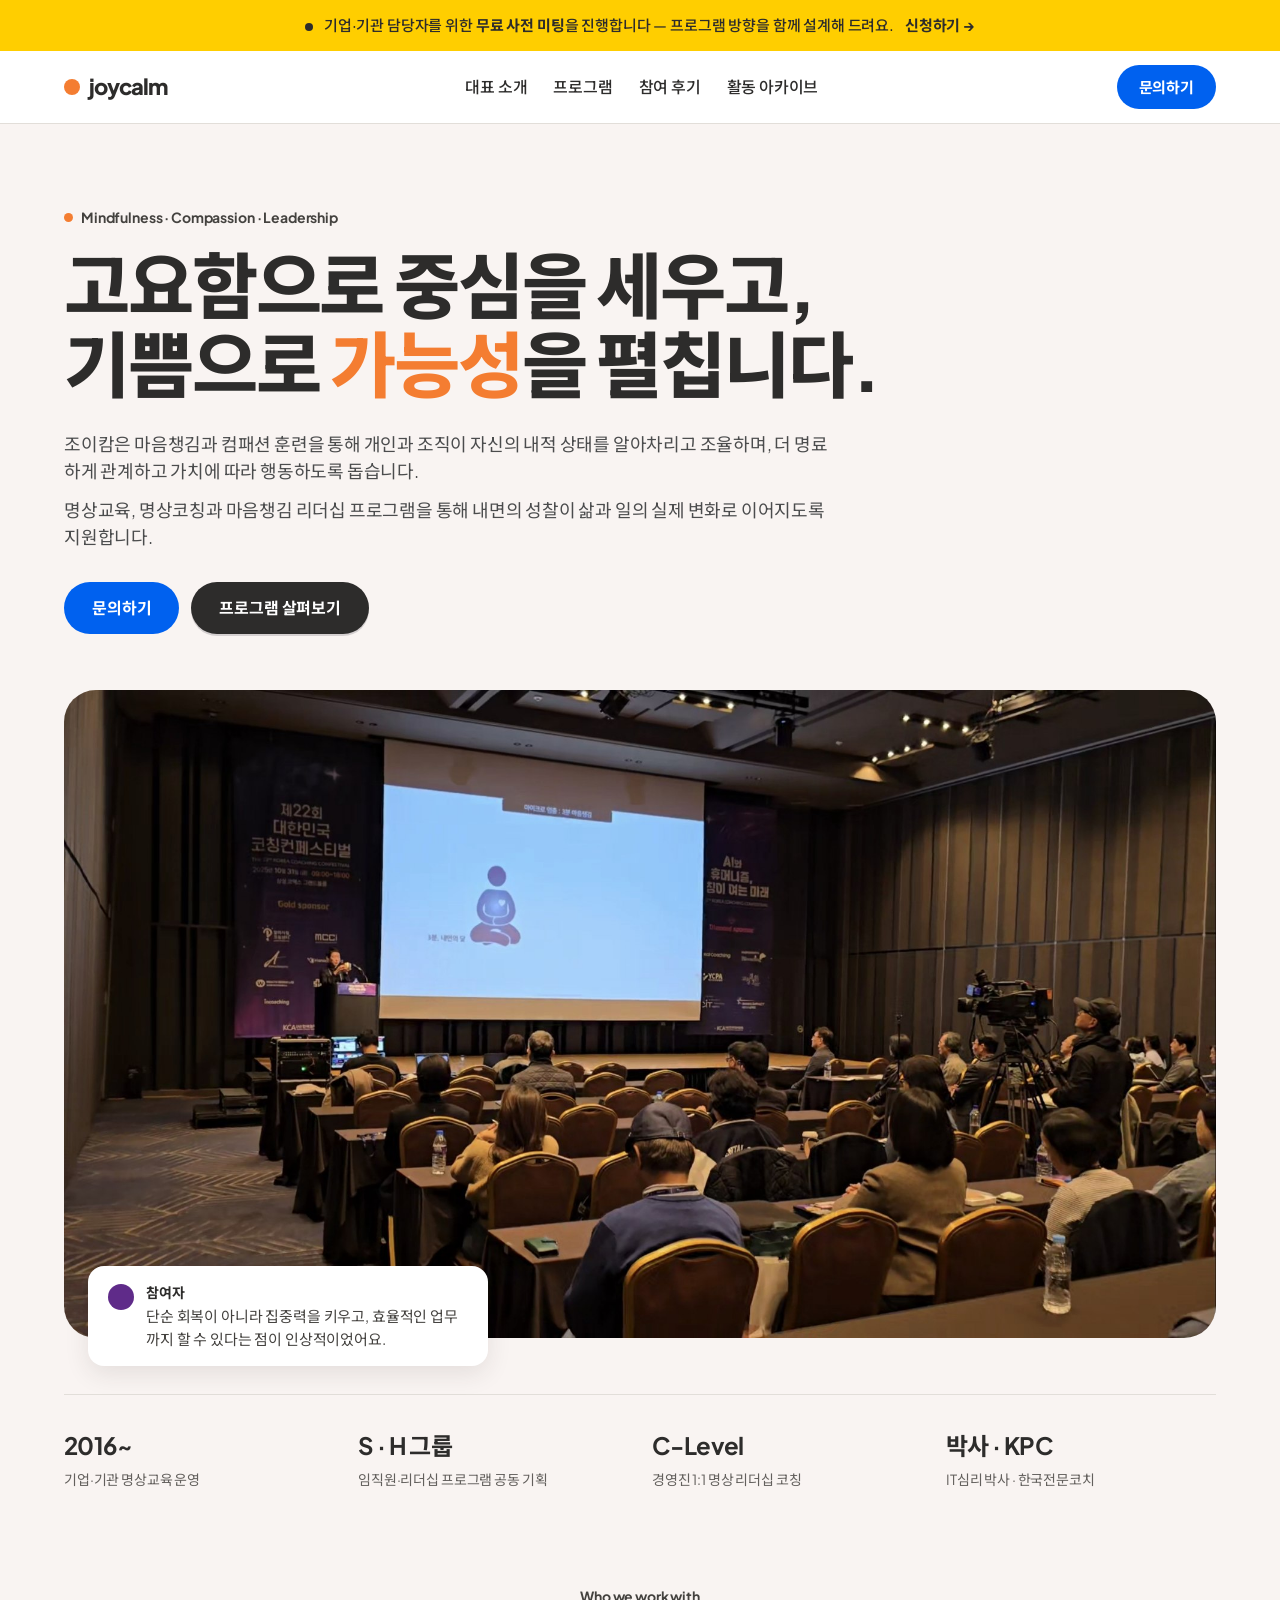
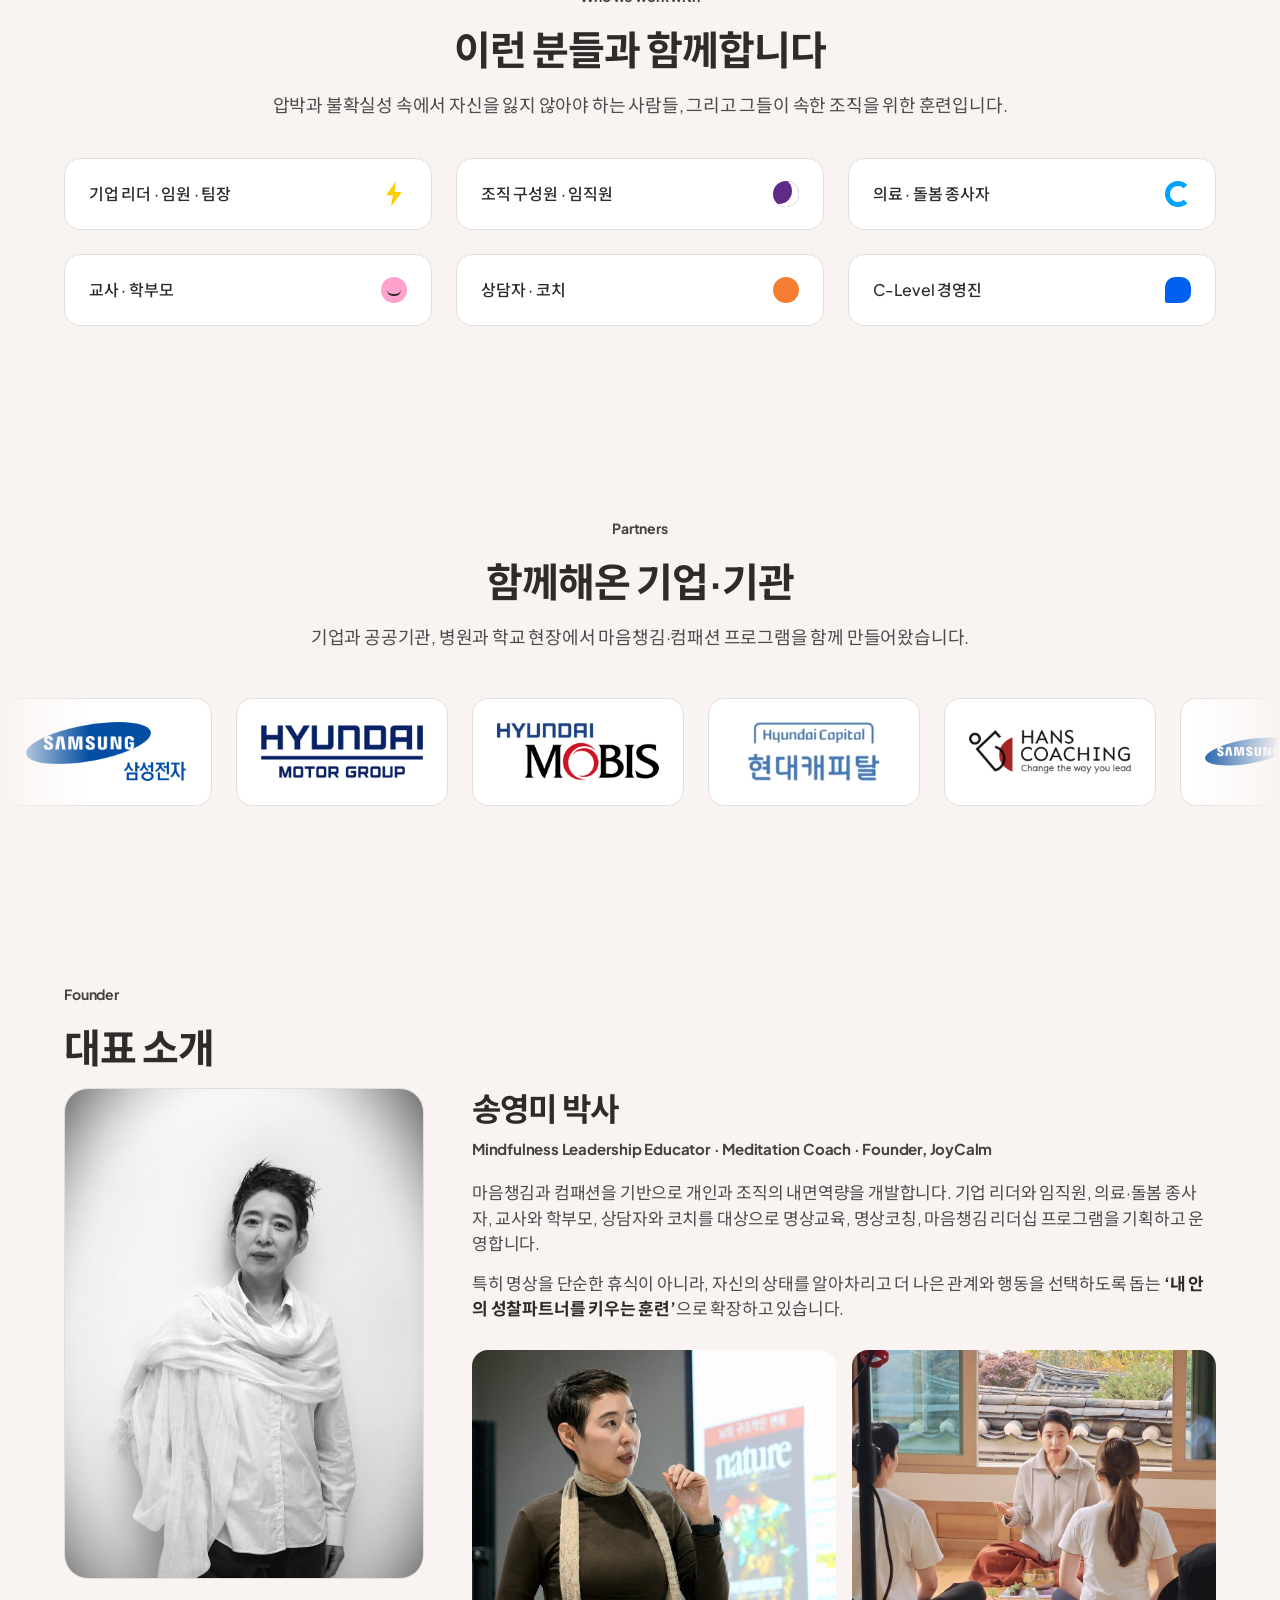
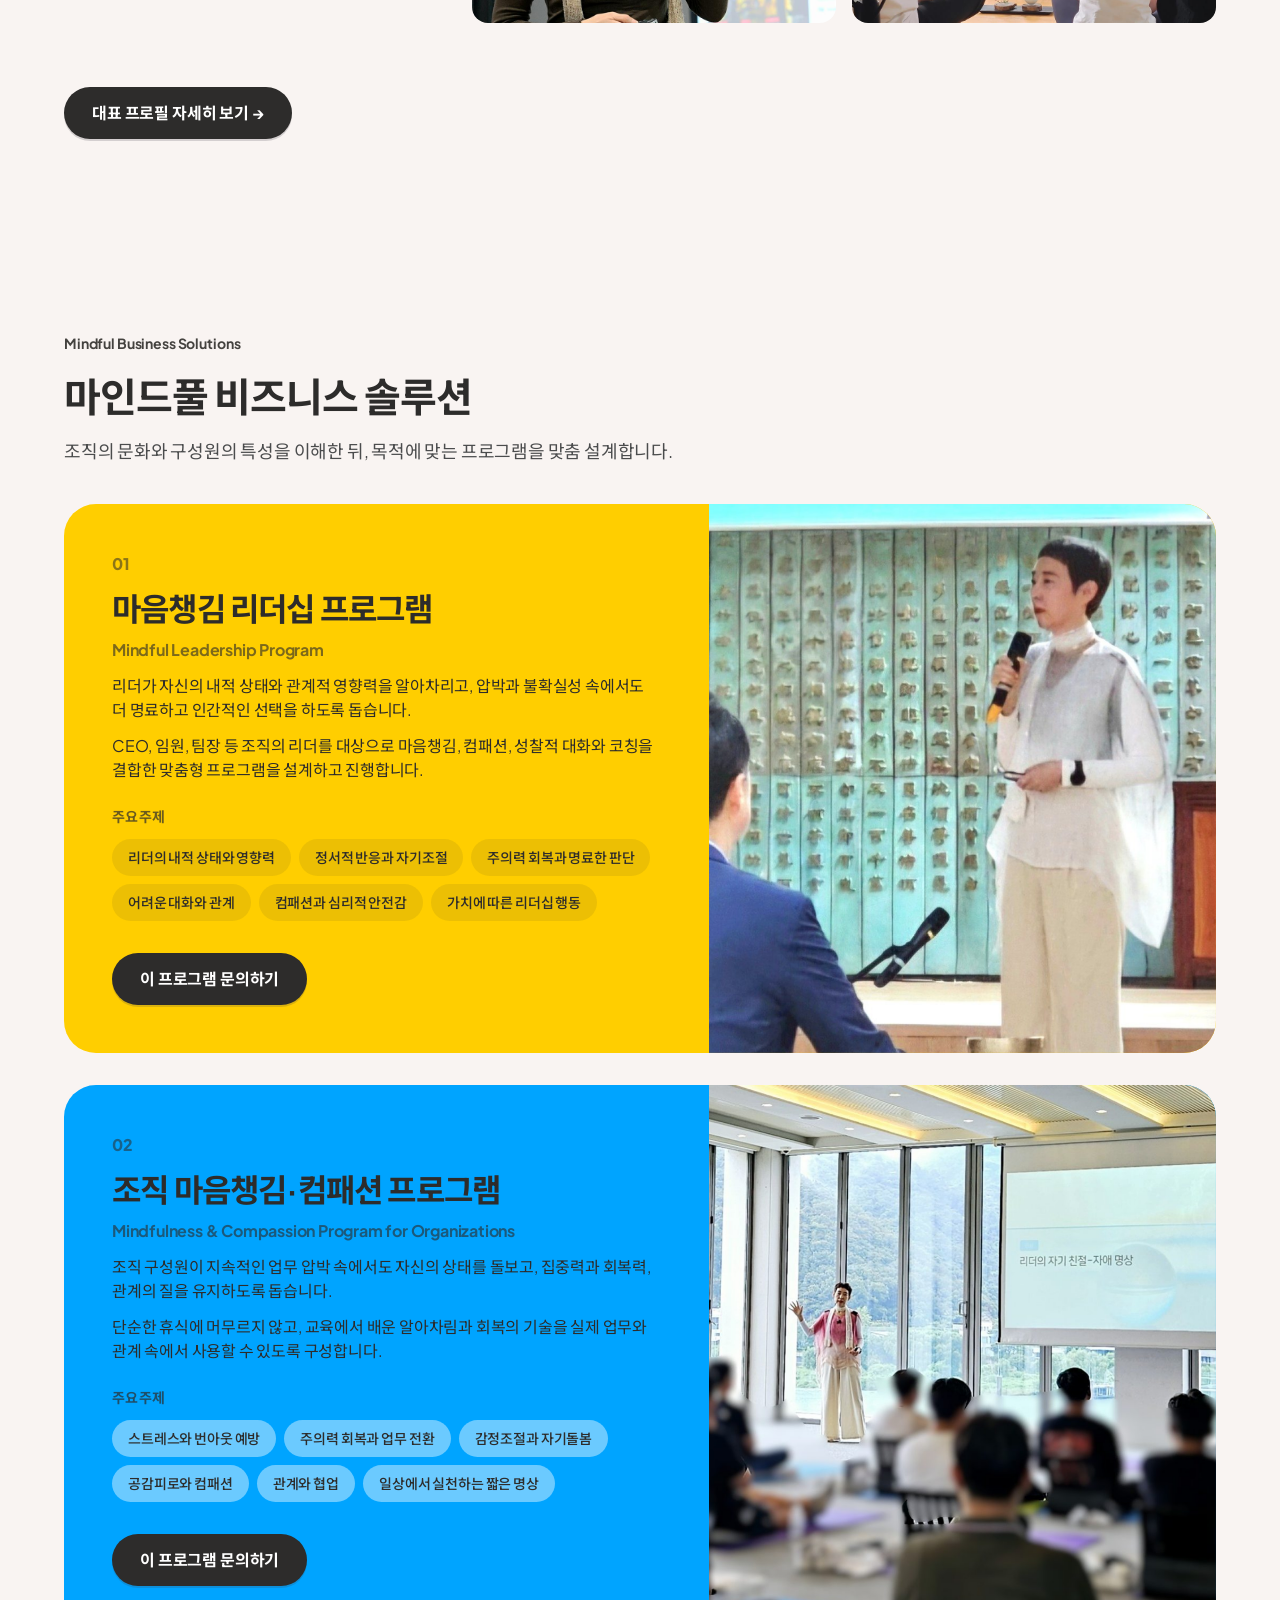
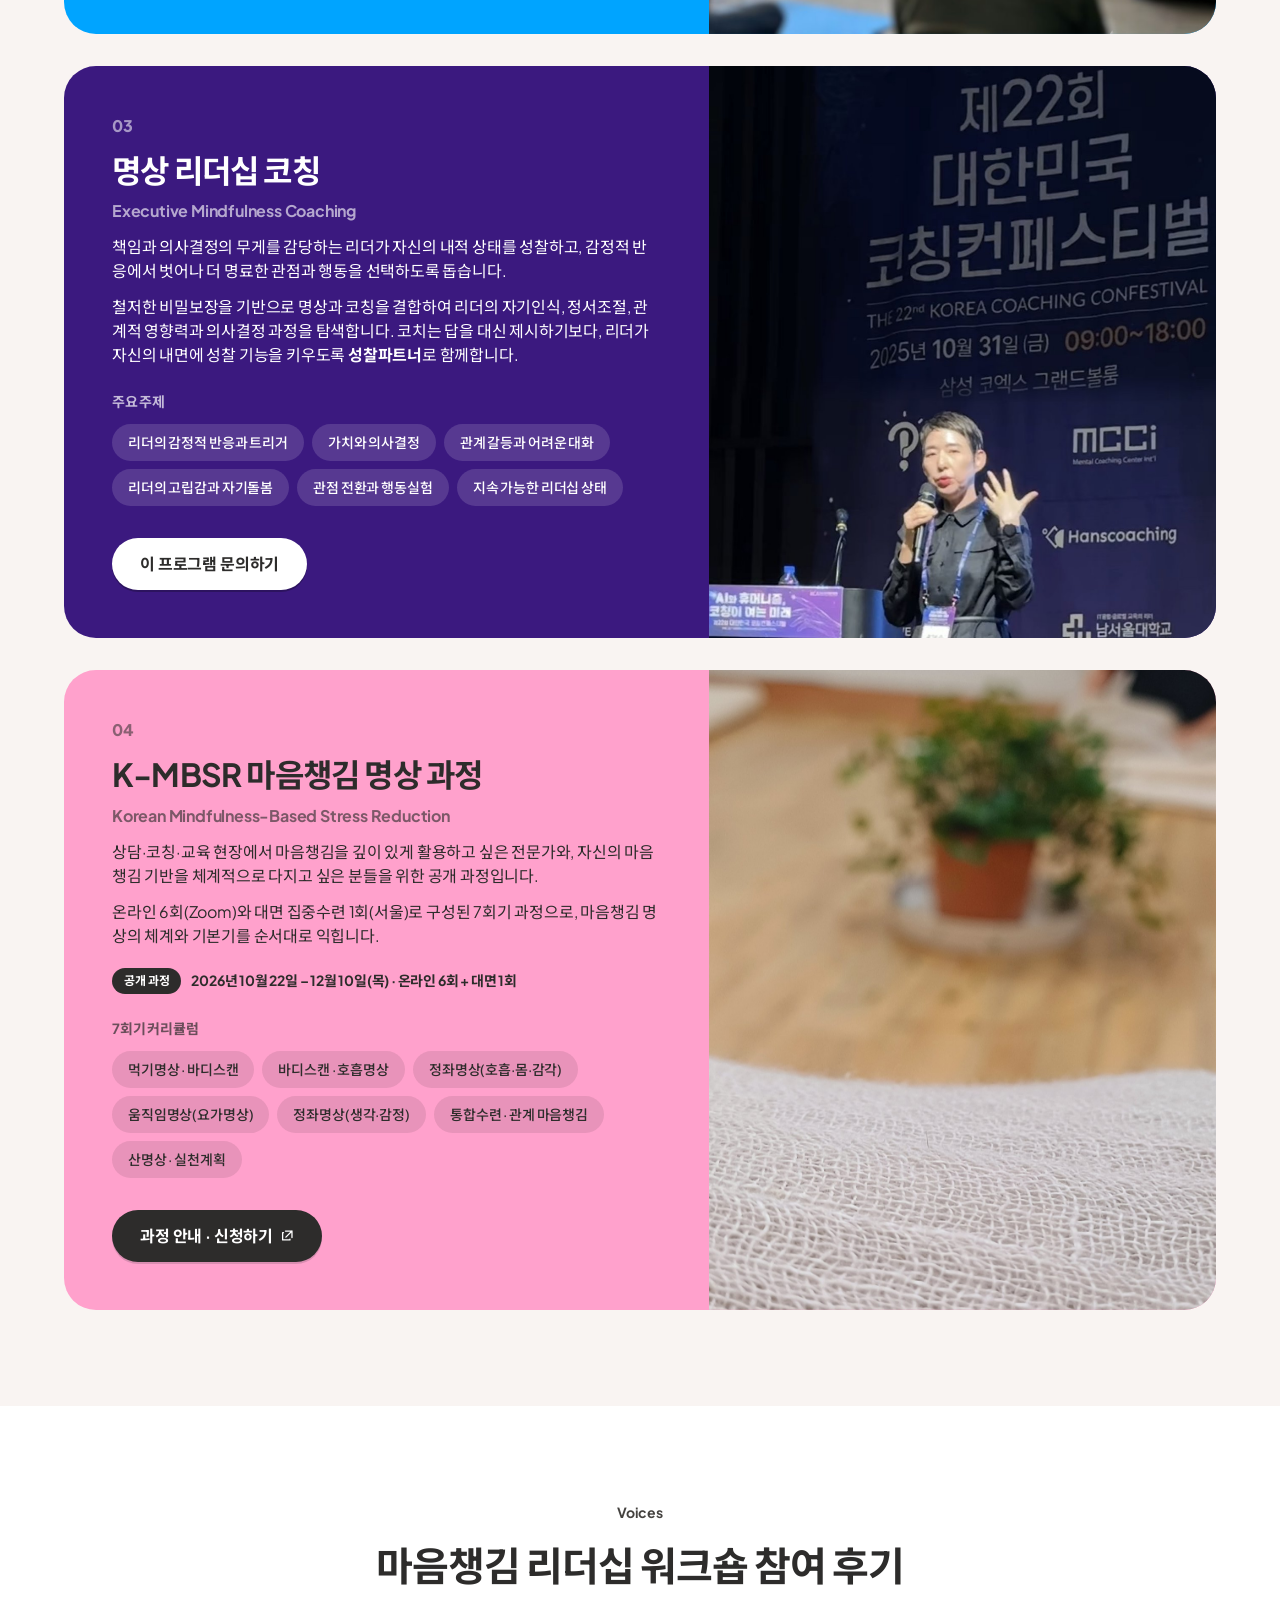
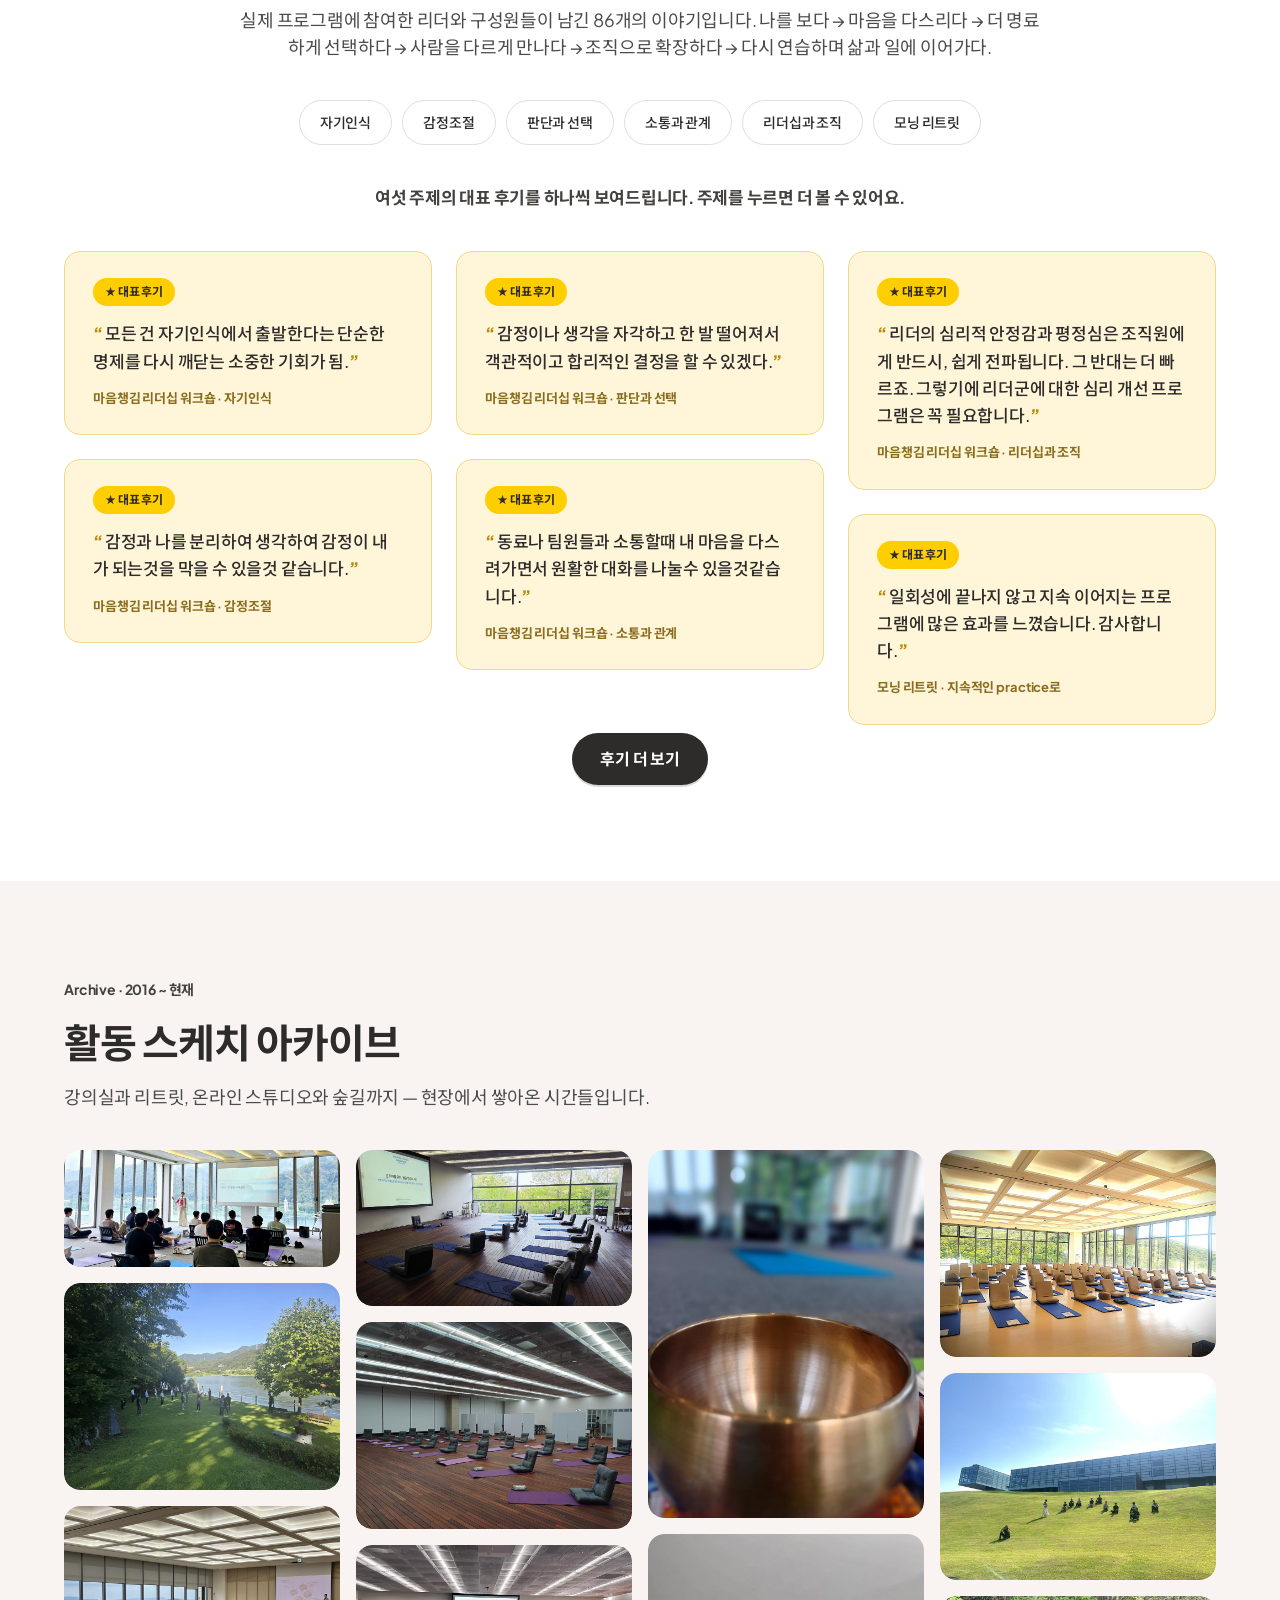
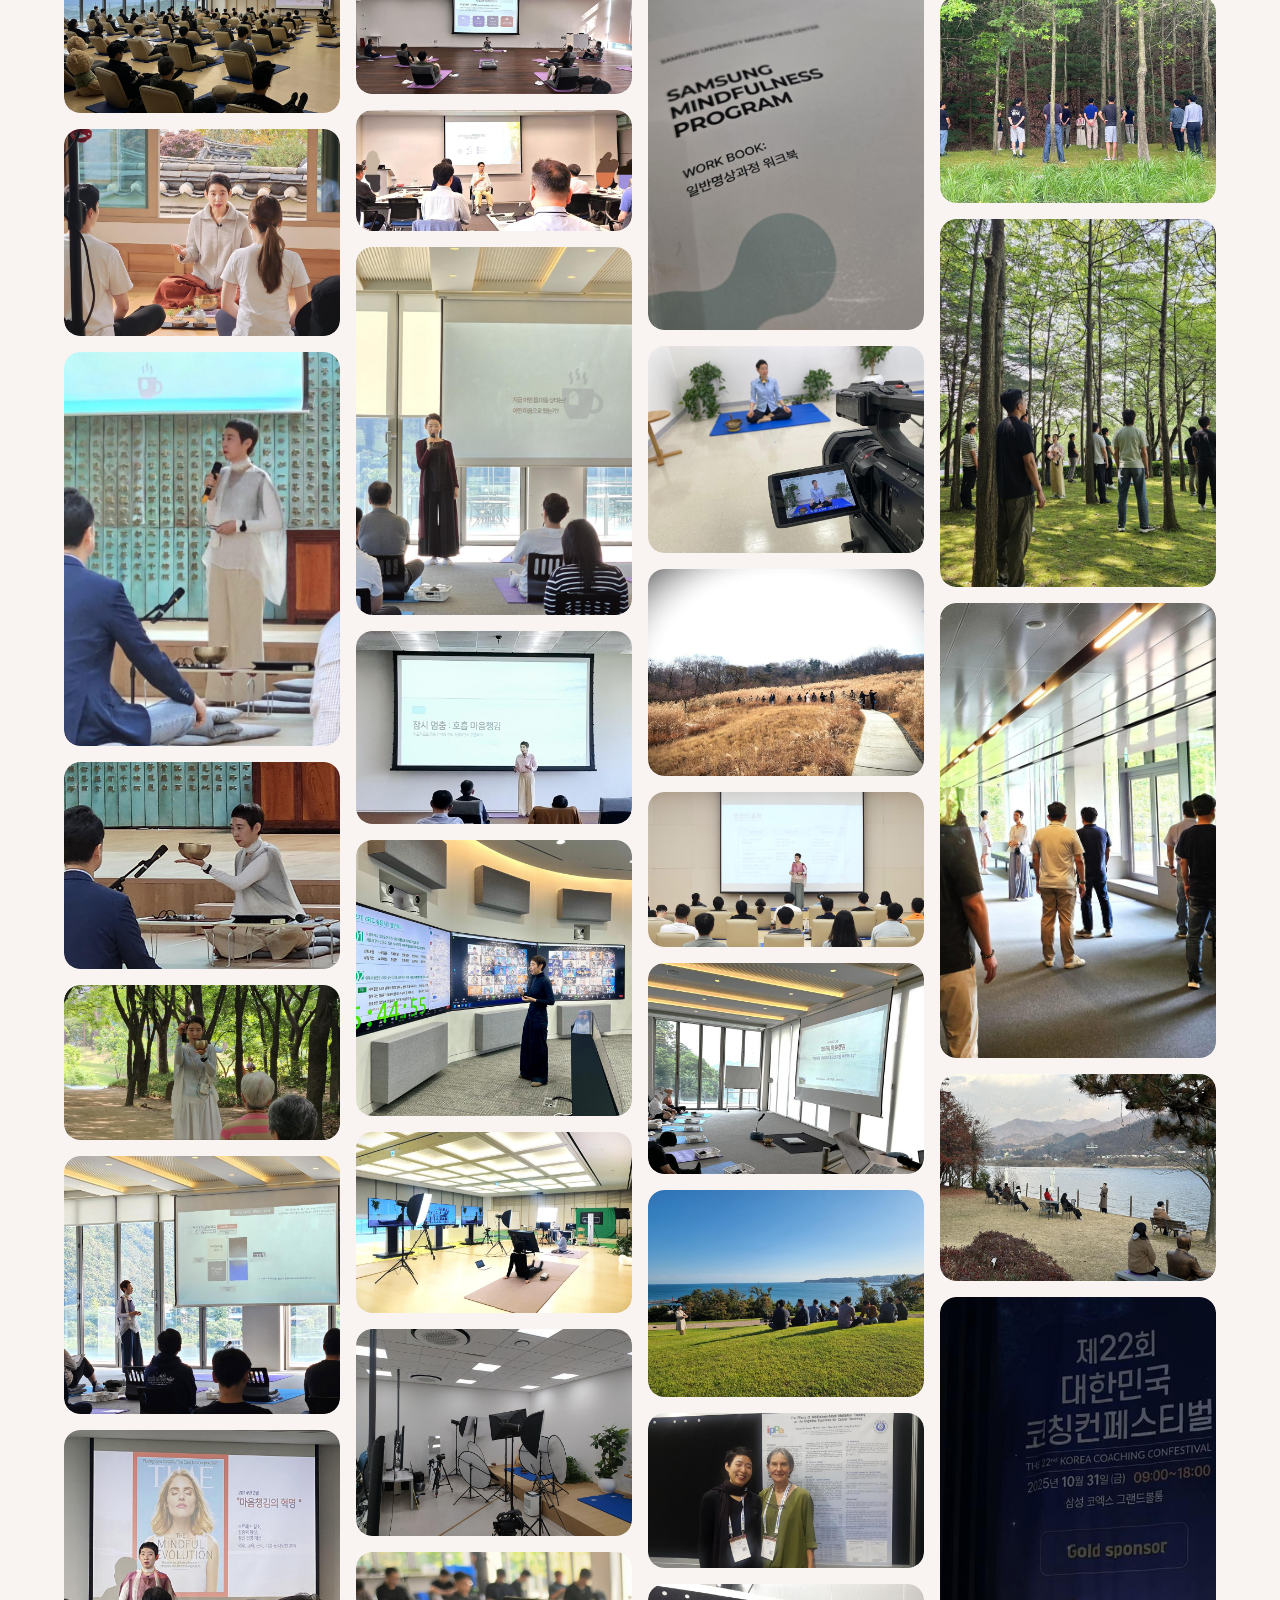
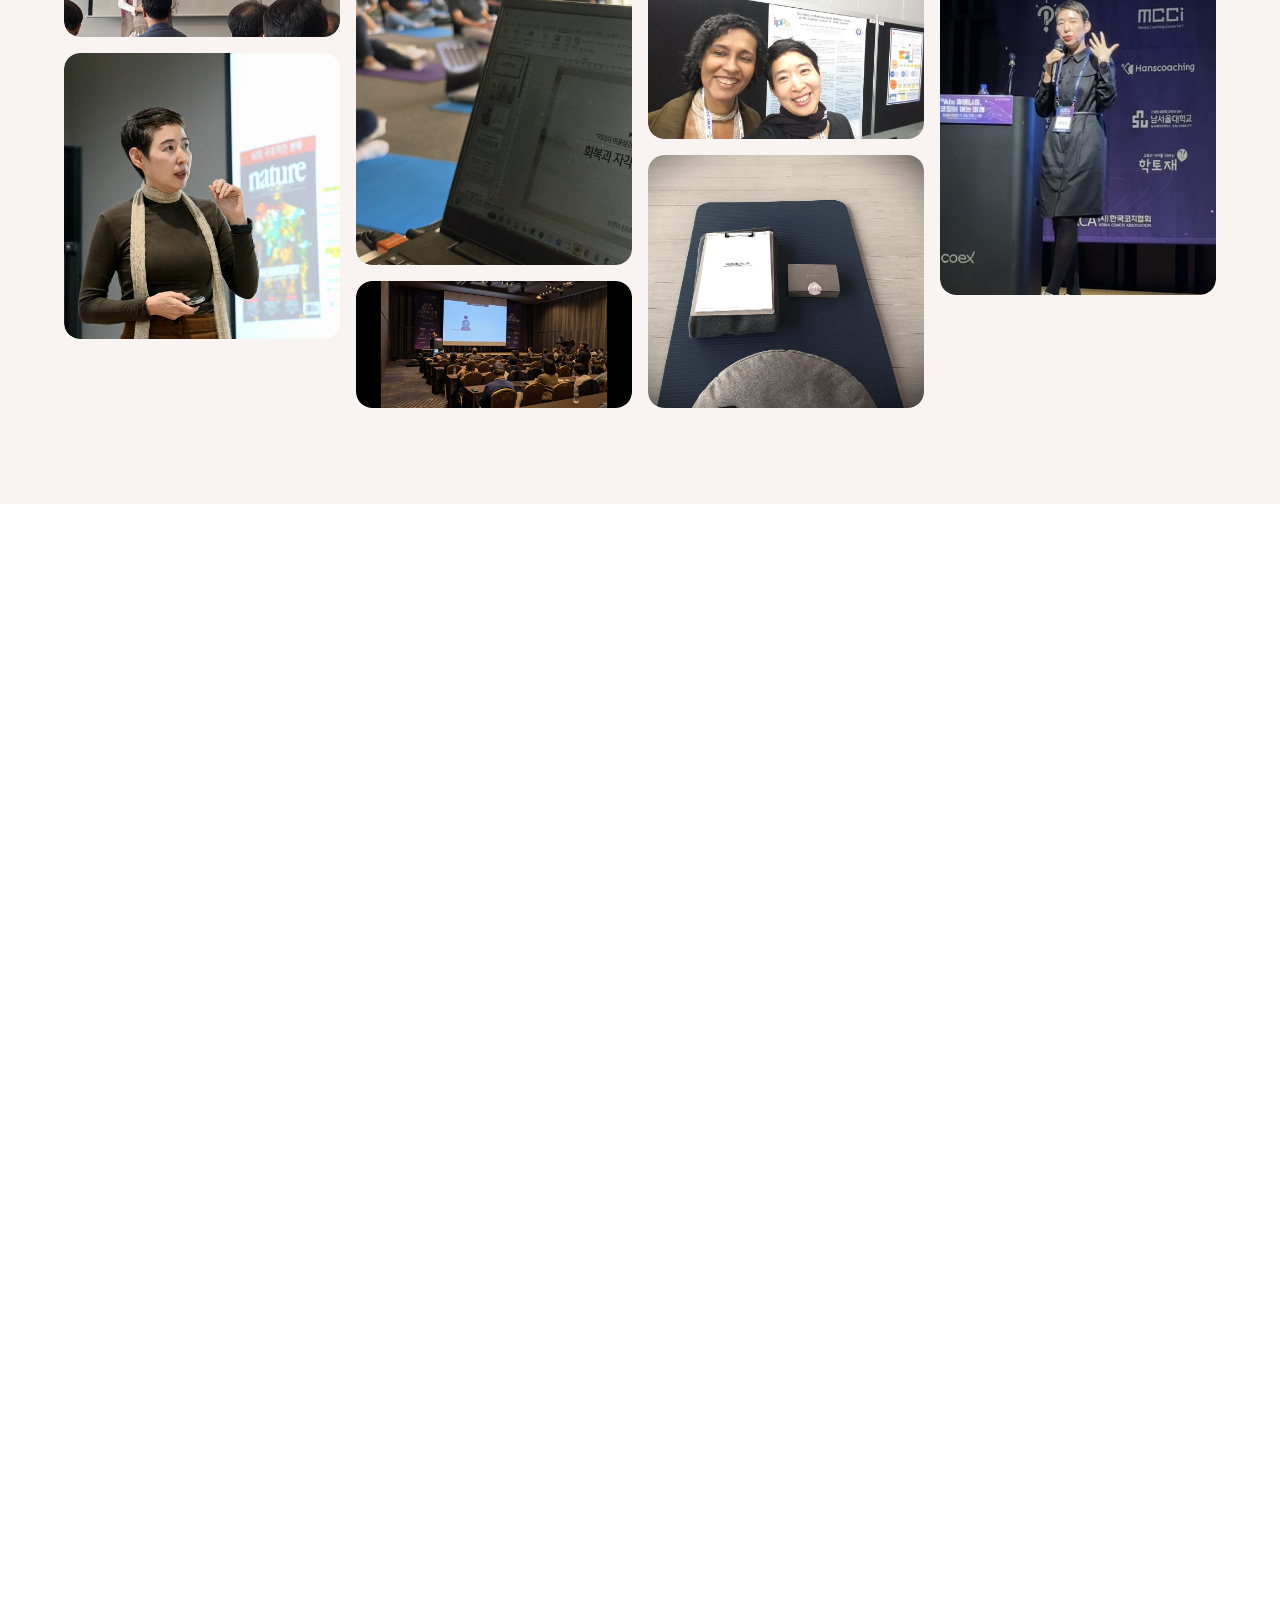
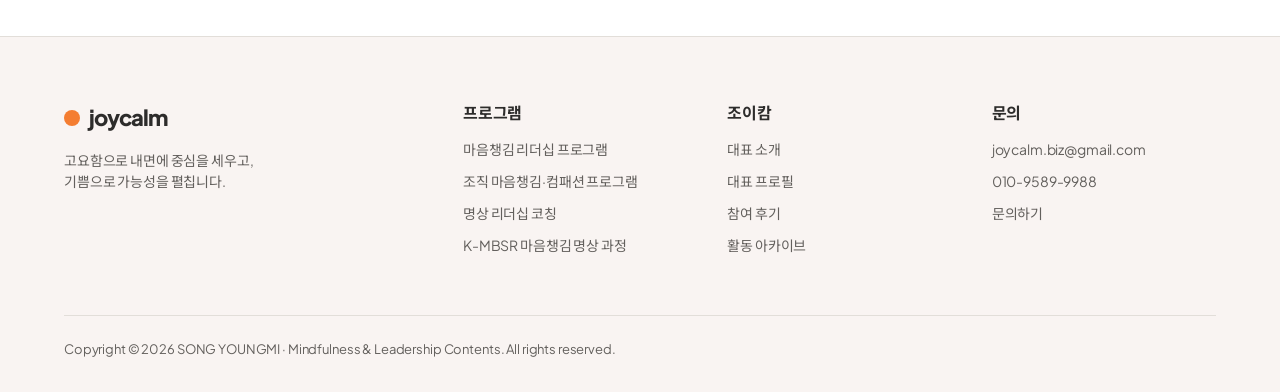
==== index.html @ b4b3d27a "Update index.html" ====
<!DOCTYPE html>
<html lang="ko">
<head>
<meta charset="UTF-8">
<meta name="viewport" content="width=device-width, initial-scale=1">

<!-- Google Search Console 소유권 확인 -->
<meta name="google-site-verification" content="9_LbDUSKpkvYciTbDMXJX_cUo5LaOeSQUNhj6AnVvJA">
<title>JoyCalm 조이캄 — 마음챙김 리더십 · 명상교육 · 명상코칭</title>
<meta name="description" content="고요함(Calm)으로 내면에 중심을 세우고, 기쁨(Joy)으로 가능성을 펼칩니다. 송영미 박사가 이끄는 기업·기관 대상 마음챙김 리더십 프로그램, 조직 컴패션 교육, 명상 리더십 코칭.">

<!-- 카카오톡·페이스북 등 링크 미리보기 (og:image 는 반드시 절대 주소여야 카카오가 읽습니다) -->
<meta property="og:type" content="website">
<meta property="og:site_name" content="JoyCalm 조이캄">
<meta property="og:locale" content="ko_KR">
<meta property="og:url" content="https://joycalm.kr/">
<meta property="og:title" content="JoyCalm 조이캄 — 마음챙김 리더십">
<meta property="og:description" content="고요함으로 중심을 세우고, 기쁨으로 가능성을 펼칩니다. 마음챙김과 컴패션 훈련으로 개인과 조직의 내면역량을 개발합니다.">
<meta property="og:image" content="https://joycalm.kr/assets/og-image.jpg">
<meta property="og:image:secure_url" content="https://joycalm.kr/assets/og-image.jpg">
<meta property="og:image:type" content="image/jpeg">
<meta property="og:image:width" content="1200">
<meta property="og:image:height" content="630">
<meta property="og:image:alt" content="제22회 대한민국 코칭컨페스티벌에서 마음챙김과 리더십을 주제로 발표하는 현장">
<meta name="twitter:card" content="summary_large_image">
<meta name="twitter:title" content="JoyCalm 조이캄 — 마음챙김 리더십">
<meta name="twitter:description" content="마음챙김과 컴패션 훈련으로 개인과 조직의 내면역량을 개발합니다.">
<meta name="twitter:image" content="https://joycalm.kr/assets/og-image.jpg">
<link rel="canonical" href="https://joycalm.kr/">
<link rel="preconnect" href="https://fonts.googleapis.com">
<link rel="preconnect" href="https://fonts.gstatic.com" crossorigin>
<link href="https://fonts.googleapis.com/css2?family=Plus+Jakarta+Sans:wght@400;500;700;800&family=Noto+Sans+KR:wght@400;500;700&display=swap" rel="stylesheet">
<link rel="stylesheet" href="styles.css">
<link rel="icon" href="data:image/svg+xml,%3Csvg xmlns='http://www.w3.org/2000/svg' viewBox='0 0 32 32'%3E%3Crect width='32' height='32' rx='9' fill='%23f9f4f2'/%3E%3Ccircle cx='16' cy='16' r='7' fill='%23f47d31'/%3E%3C/svg%3E">

<!-- 구조화 데이터 (검색엔진이 조직·프로그램 정보를 정확히 읽도록) -->
<script type="application/ld+json">
{
  "@context": "https://schema.org",
  "@graph": [
    {
      "@type": ["Organization", "EducationalOrganization"],
      "@id": "https://joycalm.kr/#organization",
      "name": "JoyCalm 조이캄",
      "alternateName": "조이캄",
      "url": "https://joycalm.kr/",
      "image": "https://joycalm.kr/assets/og-image.jpg",
      "description": "고요함(Calm)으로 내면에 중심을 세우고, 기쁨(Joy)으로 가능성을 펼칩니다. 마음챙김과 컴패션 훈련으로 개인과 조직의 내면역량을 개발하는 기업·기관 대상 마음챙김 리더십 교육 기관입니다.",
      "slogan": "고요함으로 중심을 세우고, 기쁨으로 가능성을 펼칩니다",
      "email": "joycalm.biz@gmail.com",
      "telephone": "+82-10-9589-9988",
      "foundingDate": "2022",
      "sameAs": ["https://pf.kakao.com/_pNhxnX"],
      "areaServed": { "@type": "Country", "name": "대한민국" },
      "founder": { "@id": "https://joycalm.kr/founder.html#person" },
      "knowsAbout": [
        "마음챙김 리더십",
        "명상교육",
        "명상코칭",
        "컴패션 훈련",
        "MBSR 마음챙김 명상",
        "임직원 마음건강",
        "번아웃 예방"
      ],
      "contactPoint": {
        "@type": "ContactPoint",
        "contactType": "비즈니스 협업 및 프로그램 문의",
        "email": "joycalm.biz@gmail.com",
        "telephone": "+82-10-9589-9988",
        "availableLanguage": "ko"
      },
      "hasOfferCatalog": {
        "@type": "OfferCatalog",
        "name": "마인드풀 비즈니스 솔루션",
        "itemListElement": [
          {
            "@type": "Offer",
            "itemOffered": {
              "@type": "Service",
              "name": "마음챙김 리더십 프로그램",
              "description": "기업 리더와 임직원을 대상으로 마음챙김을 리더십 역량으로 연결하는 교육 프로그램.",
              "serviceType": "리더십 교육",
              "provider": { "@id": "https://joycalm.kr/#organization" }
            }
          },
          {
            "@type": "Offer",
            "itemOffered": {
              "@type": "Service",
              "name": "조직 마음챙김·컴패션 프로그램",
              "description": "조직 구성원의 마음건강과 번아웃 예방을 위한 마음챙김·컴패션 기반 그룹 프로그램.",
              "serviceType": "조직 교육",
              "provider": { "@id": "https://joycalm.kr/#organization" }
            }
          },
          {
            "@type": "Offer",
            "itemOffered": {
              "@type": "Service",
              "name": "명상 리더십 코칭",
              "description": "경영진과 리더를 대상으로 한 1:1 명상 기반 리더십 코칭.",
              "serviceType": "임원 코칭",
              "provider": { "@id": "https://joycalm.kr/#organization" }
            }
          },
          {
            "@type": "Offer",
            "itemOffered": {
              "@type": "Service",
              "name": "K-MBSR 마음챙김 명상 과정",
              "description": "한국형 MBSR에 기반한 체계적인 마음챙김 명상 훈련 과정.",
              "serviceType": "명상 교육",
              "provider": { "@id": "https://joycalm.kr/#organization" }
            }
          }
        ]
      }
    },
    {
      "@type": "WebSite",
      "@id": "https://joycalm.kr/#website",
      "url": "https://joycalm.kr.app/",
      "name": "JoyCalm 조이캄",
      "description": "마음챙김 리더십 · 명상교육 · 명상코칭",
      "inLanguage": "ko-KR",
      "publisher": { "@id": "https://joycalm.kr/#organization" }
    }
  ]
}
</script>
</head>
<body>

<!-- ══════════ 상단 안내 배너 ══════════ -->
<div class="banner">
  <div class="banner-inner">
    <span class="banner-dot" aria-hidden="true"></span>
    기업·기관 담당자를 위한 <strong>무료 사전 미팅</strong>을 진행합니다 — 프로그램 방향을 함께 설계해 드려요.
    <a href="#contact">신청하기 →</a>
  </div>
</div>

<!-- ══════════ 내비게이션 ══════════ -->
<header class="nav-wrap" id="nav">
  <nav class="nav" aria-label="주 메뉴">
    <a class="brand" href="#top" aria-label="JoyCalm 홈">
      <span class="brand-dot" aria-hidden="true"></span>
      <span class="brand-word">joycalm</span>
    </a>

    <ul class="nav-links">
      <li><a href="#about">대표 소개</a></li>
      <li><a href="#programs">프로그램</a></li>
      <li><a href="#voices">참여 후기</a></li>
      <li><a href="#archive">활동 아카이브</a></li>
    </ul>

    <div class="nav-right">
      <a class="btn btn-blue btn-sm" href="#contact">문의하기</a>
      <button class="nav-toggle" id="navToggle" aria-label="메뉴 열기" aria-expanded="false" aria-controls="navDrawer">
        <span aria-hidden="true"></span><span aria-hidden="true"></span>
      </button>
    </div>
  </nav>

  <div class="nav-drawer" id="navDrawer" hidden>
    <a href="#about">대표 소개</a>
    <a href="#programs">프로그램</a>
    <a href="#voices">참여 후기</a>
    <a href="#archive">활동 아카이브</a>
    <a href="#contact">문의하기</a>
  </div>
</header>

<main id="top">

<!-- ══════════ 히어로 ══════════ -->
<section class="hero">
  <div class="wrap">
    <p class="eyebrow"><span class="eyebrow-dot" aria-hidden="true"></span>Mindfulness · Compassion · Leadership</p>

    <h1 class="display">
      고요함으로 중심을 세우고,<br>
      기쁨으로 <span class="hl">가능성</span>을 펼칩니다.
    </h1>

    <div class="hero-lead">
      <p>조이캄은 마음챙김과 컴패션 훈련을 통해 개인과 조직이 자신의 내적 상태를 알아차리고 조율하며, 더 명료하게 관계하고 가치에 따라 행동하도록 돕습니다.</p>
      <p>명상교육, 명상코칭과 마음챙김 리더십 프로그램을 통해 내면의 성찰이 삶과 일의 실제 변화로 이어지도록 지원합니다.</p>
    </div>

    <div class="hero-actions">
      <a class="btn btn-blue" href="#contact">문의하기</a>
      <a class="btn btn-dark" href="#programs">프로그램 살펴보기</a>
    </div>
  </div>

  <div class="wrap">
    <figure class="hero-figure">
      <img src="assets/hero.jpg" alt="제22회 대한민국 코칭컨페스티벌 대강당에서 ‘3분 마음챙김’ 세션이 진행되는 모습" fetchpriority="high" width="1920" height="1080">
      <figcaption class="toast">
        <span class="toast-avatar" aria-hidden="true"></span>
        <span class="toast-body">
          <b>참여자</b>
          단순 회복이 아니라 집중력을 키우고, 효율적인 업무까지 할 수 있다는 점이 인상적이었어요.
        </span>
      </figcaption>
    </figure>
  </div>

  <div class="wrap">
    <ul class="stats">
      <li><span class="stat-num">2016~</span><span class="stat-label">기업·기관 명상교육 운영</span></li>
      <li><span class="stat-num">S · H 그룹</span><span class="stat-label">임직원·리더십 프로그램 공동 기획</span></li>
      <li><span class="stat-num">C-Level</span><span class="stat-label">경영진 1:1 명상 리더십 코칭</span></li>
      <li><span class="stat-num">박사 · KPC</span><span class="stat-label">IT심리 박사 · 한국전문코치</span></li>
    </ul>
  </div>
</section>

<!-- ══════════ 대상 ══════════ -->
<section class="band" id="audience">
  <div class="wrap">
    <p class="eyebrow center">Who we work with</p>
    <h2 class="heading-lg center">이런 분들과 함께합니다</h2>
    <p class="section-lead center">압박과 불확실성 속에서 자신을 잃지 않아야 하는 사람들, 그리고 그들이 속한 조직을 위한 훈련입니다.</p>

    <ul class="tiles">
      <li class="tile"><span>기업 리더 · 임원 · 팀장</span><i class="ico ico-bolt" aria-hidden="true"></i></li>
      <li class="tile"><span>조직 구성원 · 임직원</span><i class="ico ico-moon" aria-hidden="true"></i></li>
      <li class="tile"><span>의료 · 돌봄 종사자</span><i class="ico ico-spiral" aria-hidden="true"></i></li>
      <li class="tile"><span>교사 · 학부모</span><i class="ico ico-smile" aria-hidden="true"></i></li>
      <li class="tile"><span>상담자 · 코치</span><i class="ico ico-circle" aria-hidden="true"></i></li>
      <li class="tile"><span>C-Level 경영진</span><i class="ico ico-speech" aria-hidden="true"></i></li>
    </ul>
  </div>
</section>

<!-- ══════════ 파트너사 로고 ══════════ -->
<section class="band band-partners" id="partners">
  <div class="wrap">
    <p class="eyebrow center">Partners</p>
    <h2 class="heading-lg center">함께해온 기업·기관</h2>
    <p class="section-lead center">기업과 공공기관, 병원과 학교 현장에서 마음챙김·컴패션 프로그램을 함께 만들어왔습니다.</p>
  </div>

  <div class="marquee" role="region" aria-label="함께해온 기업·기관 로고">
    <div class="marquee-track">
      <ul class="marquee-set">
        <li><span class="plogo"><img src="assets/partners/samsung-electronics.png" alt="삼성전자"></span></li>
        <li><span class="plogo"><img src="assets/partners/hyundai-motor-group.png" alt="현대자동차그룹"></span></li>
        <li><span class="plogo"><img src="assets/partners/hyundai-mobis.png" alt="현대모비스"></span></li>
        <li><span class="plogo"><img src="assets/partners/hyundai-capital.png" alt="현대캐피탈"></span></li>
        <li><span class="plogo"><img src="assets/partners/hanscoaching.png" alt="한스코칭"></span></li>
        <li><span class="plogo"><img src="assets/partners/samsung-noble-county.svg" alt="삼성노블카운티"></span></li>
        <li><span class="plogo"><img src="assets/partners/ajou-cancer-center.png" alt="아주대학교병원 경기지역암센터"></span></li>
        <li><span class="plogo"><img src="assets/partners/seoul-social-service.png" alt="서울시사회서비스원"></span></li>
        <li><span class="plogo"><img src="assets/partners/gyeonggi-hrd.png" alt="경기도인재개발원"></span></li>
        <li><span class="plogo"><img src="assets/partners/gyeongbuk-education.png" alt="경상북도교육청"></span></li>
        <li><span class="plogo"><img src="assets/partners/gwnu.svg" alt="국립강릉원주대학교"></span></li>
        <li><span class="plogo"><img src="assets/partners/g-marine-service.png" alt="지마린서비스"></span></li>
        <li><span class="plogo"><img src="assets/partners/organoid-sciences.png" alt="오가노이드사이언스"></span></li>
        <li><span class="plogo"><img src="assets/partners/gunpo-welfare.png" alt="군포시장애인종합복지관"></span></li>
        <li><span class="plogo"><img src="assets/partners/jungnam-elementary.png" alt="정남초등학교"></span></li>
        <li><span class="plogo"><img src="assets/partners/baekseong-elementary.png" alt="백성초등학교"></span></li>
      </ul>
      <!-- 끊김 없는 순환을 위한 복제본 -->
      <ul class="marquee-set" aria-hidden="true">
        <li><span class="plogo"><img src="assets/partners/samsung-electronics.png" alt=""></span></li>
        <li><span class="plogo"><img src="assets/partners/hyundai-motor-group.png" alt=""></span></li>
        <li><span class="plogo"><img src="assets/partners/hyundai-mobis.png" alt=""></span></li>
        <li><span class="plogo"><img src="assets/partners/hyundai-capital.png" alt=""></span></li>
        <li><span class="plogo"><img src="assets/partners/hanscoaching.png" alt=""></span></li>
        <li><span class="plogo"><img src="assets/partners/samsung-noble-county.svg" alt=""></span></li>
        <li><span class="plogo"><img src="assets/partners/ajou-cancer-center.png" alt=""></span></li>
        <li><span class="plogo"><img src="assets/partners/seoul-social-service.png" alt=""></span></li>
        <li><span class="plogo"><img src="assets/partners/gyeonggi-hrd.png" alt=""></span></li>
        <li><span class="plogo"><img src="assets/partners/gyeongbuk-education.png" alt=""></span></li>
        <li><span class="plogo"><img src="assets/partners/gwnu.svg" alt=""></span></li>
        <li><span class="plogo"><img src="assets/partners/g-marine-service.png" alt=""></span></li>
        <li><span class="plogo"><img src="assets/partners/organoid-sciences.png" alt=""></span></li>
        <li><span class="plogo"><img src="assets/partners/gunpo-welfare.png" alt=""></span></li>
        <li><span class="plogo"><img src="assets/partners/jungnam-elementary.png" alt=""></span></li>
        <li><span class="plogo"><img src="assets/partners/baekseong-elementary.png" alt=""></span></li>
      </ul>
    </div>
  </div>
</section>

<!-- ══════════ 대표 소개 ══════════ -->
<section class="band" id="about">
  <div class="wrap">
    <p class="eyebrow">Founder</p>
    <h2 class="heading-lg">대표 소개</h2>

    <div class="founder">
      <figure class="founder-photo">
        <img src="assets/founder.jpg" alt="조이캄 대표 송영미 박사 프로필 사진" loading="lazy" width="732" height="1100">
      </figure>

      <div class="founder-body">
        <h3 class="heading">송영미 박사</h3>
        <p class="founder-role">Mindfulness Leadership Educator&nbsp;· Meditation Coach&nbsp;· Founder, JoyCalm</p>
        <p>마음챙김과 컴패션을 기반으로 개인과 조직의 내면역량을 개발합니다. 기업 리더와 임직원, 의료·돌봄 종사자, 교사와 학부모, 상담자와 코치를 대상으로 명상교육, 명상코칭, 마음챙김 리더십 프로그램을 기획하고 운영합니다.</p>
        <p>특히 명상을 단순한 휴식이 아니라, 자신의 상태를 알아차리고 더 나은 관계와 행동을 선택하도록 돕는 <strong>‘내 안의 성찰파트너를 키우는 훈련’</strong>으로 확장하고 있습니다.</p>

        <div class="founder-side">
          <img src="assets/gallery/g05.jpg" alt="강연 중인 송영미 박사" loading="lazy" width="1000" height="1035">
          <img src="assets/gallery/g03.jpg" alt="한옥 공간에서 진행된 명상 세션" loading="lazy" width="1000" height="750">
        </div>
      </div>
    </div>

    <div class="cred-more">
      <a class="btn btn-dark" href="founder.html">대표 프로필 자세히 보기 →</a>
    </div>
  </div>
</section>

<!-- ══════════ 프로그램 ══════════ -->
<section class="band" id="programs">
  <div class="wrap">
    <p class="eyebrow">Mindful Business Solutions</p>
    <h2 class="heading-lg">마인드풀 비즈니스 솔루션</h2>
    <p class="section-lead">조직의 문화와 구성원의 특성을 이해한 뒤, 목적에 맞는 프로그램을 맞춤 설계합니다.</p>

    <!-- 1 -->
    <article class="prog prog-yellow">
      <div class="prog-text">
        <p class="prog-num">01</p>
        <h3 class="heading">마음챙김 리더십 프로그램</h3>
        <p class="prog-en">Mindful Leadership Program</p>
        <p>리더가 자신의 내적 상태와 관계적 영향력을 알아차리고, 압박과 불확실성 속에서도 더 명료하고 인간적인 선택을 하도록 돕습니다.</p>
        <p>CEO, 임원, 팀장 등 조직의 리더를 대상으로 마음챙김, 컴패션, 성찰적 대화와 코칭을 결합한 맞춤형 프로그램을 설계하고 진행합니다.</p>
        <p class="prog-topics-label">주요 주제</p>
        <ul class="topics">
          <li>리더의 내적 상태와 영향력</li>
          <li>정서적 반응과 자기조절</li>
          <li>주의력 회복과 명료한 판단</li>
          <li>어려운 대화와 관계</li>
          <li>컴패션과 심리적 안전감</li>
          <li>가치에 따른 리더십 행동</li>
        </ul>
        <a class="btn btn-dark" href="#contact">이 프로그램 문의하기</a>
      </div>
      <div class="prog-media">
        <img src="assets/prog-leadership.jpg" alt="법당에서 진행된 리더십 명상 세션에서 마이크를 들고 이야기하는 송영미 박사" loading="lazy" width="896" height="1388">
      </div>
    </article>

    <!-- 2 -->
    <article class="prog prog-celeste">
      <div class="prog-text">
        <p class="prog-num">02</p>
        <h3 class="heading">조직 마음챙김·컴패션 프로그램</h3>
        <p class="prog-en">Mindfulness &amp; Compassion Program for Organizations</p>
        <p>조직 구성원이 지속적인 업무 압박 속에서도 자신의 상태를 돌보고, 집중력과 회복력, 관계의 질을 유지하도록 돕습니다.</p>
        <p>단순한 휴식에 머무르지 않고, 교육에서 배운 알아차림과 회복의 기술을 실제 업무와 관계 속에서 사용할 수 있도록 구성합니다.</p>
        <p class="prog-topics-label">주요 주제</p>
        <ul class="topics">
          <li>스트레스와 번아웃 예방</li>
          <li>주의력 회복과 업무 전환</li>
          <li>감정조절과 자기돌봄</li>
          <li>공감피로와 컴패션</li>
          <li>관계와 협업</li>
          <li>일상에서 실천하는 짧은 명상</li>
        </ul>
        <a class="btn btn-dark" href="#contact">이 프로그램 문의하기</a>
      </div>
      <div class="prog-media">
        <img src="assets/prog-org.jpg" alt="호숫가 리트릿 공간에서 임직원들이 매트에 앉아 ‘리더의 자기 친절·자애 명상’ 세션에 참여하는 모습" loading="lazy" width="1800" height="1032">
      </div>
    </article>

    <!-- 3 -->
    <article class="prog prog-violet">
      <div class="prog-text">
        <p class="prog-num">03</p>
        <h3 class="heading">명상 리더십 코칭</h3>
        <p class="prog-en">Executive Mindfulness Coaching</p>
        <p>책임과 의사결정의 무게를 감당하는 리더가 자신의 내적 상태를 성찰하고, 감정적 반응에서 벗어나 더 명료한 관점과 행동을 선택하도록 돕습니다.</p>
        <p>철저한 비밀보장을 기반으로 명상과 코칭을 결합하여 리더의 자기인식, 정서조절, 관계적 영향력과 의사결정 과정을 탐색합니다. 코치는 답을 대신 제시하기보다, 리더가 자신의 내면에 성찰 기능을 키우도록 <strong>성찰파트너</strong>로 함께합니다.</p>
        <p class="prog-topics-label">주요 주제</p>
        <ul class="topics">
          <li>리더의 감정적 반응과 트리거</li>
          <li>가치와 의사결정</li>
          <li>관계 갈등과 어려운 대화</li>
          <li>리더의 고립감과 자기돌봄</li>
          <li>관점 전환과 행동실험</li>
          <li>지속 가능한 리더십 상태</li>
        </ul>
        <a class="btn btn-dark" href="#contact">이 프로그램 문의하기</a>
      </div>
      <div class="prog-media">
        <img src="assets/prog-coaching.jpg" alt="제22회 대한민국 코칭컨페스티벌 무대에서 마음챙김과 리더십을 주제로 단독 세션을 발표하는 송영미 박사" loading="lazy" width="1000" height="1750">
      </div>
    </article>

    <!-- 4 -->
    <article class="prog prog-blush">
      <div class="prog-text">
        <p class="prog-num">04</p>
        <h3 class="heading">K-MBSR 마음챙김 명상 과정</h3>
        <p class="prog-en">Korean Mindfulness-Based Stress Reduction</p>
        <p>상담·코칭·교육 현장에서 마음챙김을 깊이 있게 활용하고 싶은 전문가와, 자신의 마음챙김 기반을 체계적으로 다지고 싶은 분들을 위한 공개 과정입니다.</p>
        <p>온라인 6회(Zoom)와 대면 집중수련 1회(서울)로 구성된 7회기 과정으로, 마음챙김 명상의 체계와 기본기를 순서대로 익힙니다.</p>
        <p class="prog-meta"><span class="prog-tag">공개 과정</span>2026년 10월 22일 – 12월 10일(목) · 온라인 6회 + 대면 1회</p>
        <p class="prog-topics-label">7회기 커리큘럼</p>
        <ul class="topics">
          <li>먹기명상 · 바디스캔</li>
          <li>바디스캔 · 호흡명상</li>
          <li>정좌명상(호흡·몸·감각)</li>
          <li>움직임명상(요가명상)</li>
          <li>정좌명상(생각·감정)</li>
          <li>통합수련 · 관계 마음챙김</li>
          <li>산명상 · 실천계획</li>
        </ul>
        <a class="btn btn-dark" href="https://mbsr2609.vercel.app/" target="_blank" rel="noopener noreferrer">
          과정 안내 · 신청하기
          <svg viewBox="0 0 16 16" width="13" height="13" aria-hidden="true"><path d="M5.5 2.5h8v8M13.5 2.5 6 10M11 12.5v1h-9v-9h1" fill="none" stroke="currentColor" stroke-width="1.6" stroke-linecap="round" stroke-linejoin="round"/></svg>
        </a>
      </div>
      <div class="prog-media">
        <img src="assets/prog-mbsr.jpg" alt="마 소재 방석보를 앞에 두고 원목 바닥 위 화분이 흐릿하게 보이는 고요한 명상 수련 공간" loading="lazy" width="1200" height="1600">
      </div>
    </article>
  </div>
</section>

<!-- ══════════ 참여 후기 ══════════ -->
<section class="band band-white" id="voices">
  <div class="wrap">
    <p class="eyebrow center">Voices</p>
    <h2 class="heading-lg center">마음챙김 리더십 워크숍 참여 후기</h2>
    <p class="section-lead center">실제 프로그램에 참여한 리더와 구성원들이 남긴 86개의 이야기입니다. 나를 보다 → 마음을 다스리다 → 더 명료하게 선택하다 → 사람을 다르게 만나다 → 조직으로 확장하다 → 다시 연습하며 삶과 일에 이어가다.</p>

    <div class="filters" role="tablist" aria-label="후기 주제">
      <button class="pill" data-filter="self" role="tab" aria-selected="false" data-note="외부에서 나로 주의를 돌리고, 자신을 알아차린다">자기인식</button>
      <button class="pill" data-filter="emotion" role="tab" aria-selected="false" data-note="감정과 나를 동일시하지 않고 거리를 만든다">감정조절</button>
      <button class="pill" data-filter="decision" role="tab" aria-selected="false" data-note="한 발 떨어져 더 명료하게 판단한다">판단과 선택</button>
      <button class="pill" data-filter="relation" role="tab" aria-selected="false" data-note="내 상태를 다스린 뒤 더 잘 듣고 관계한다">소통과 관계</button>
      <button class="pill" data-filter="leadership" role="tab" aria-selected="false" data-note="리더의 내적 상태가 팀과 조직으로 전파된다">리더십과 조직</button>
      <button class="pill" data-filter="morning" role="tab" aria-selected="false" data-note="배운 것을 다시 불러와 반복하고 일상에 적용한다">모닝 리트릿</button>
    </div>

    <p class="filter-note" id="filterNote" role="status" aria-live="polite"></p>

    <div class="quotes" id="quotes">
      <!-- A. 자기인식·자기객관화 -->
      <figure class="quote is-featured" data-group="self" data-featured="1"><p class="quote-badge">★ 대표 후기</p><blockquote>모든 건 자기인식에서 출발한다는 단순한 명제를 다시 깨닫는 소중한 기회가 됨.</blockquote><figcaption>마음챙김 리더십 워크숍 · 자기인식</figcaption></figure>
      <figure class="quote is-featured" data-group="emotion" data-featured="1"><p class="quote-badge">★ 대표 후기</p><blockquote>감정과 나를 분리하여 생각하여 감정이 내가 되는것을 막을 수 있을것 같습니다.</blockquote><figcaption>마음챙김 리더십 워크숍 · 감정조절</figcaption></figure>
      <figure class="quote is-featured" data-group="decision" data-featured="1"><p class="quote-badge">★ 대표 후기</p><blockquote>감정이나 생각을 자각하고 한 발 떨어져서 객관적이고 합리적인 결정을 할 수 있겠다.</blockquote><figcaption>마음챙김 리더십 워크숍 · 판단과 선택</figcaption></figure>
      <figure class="quote is-featured" data-group="relation" data-featured="1"><p class="quote-badge">★ 대표 후기</p><blockquote>동료나 팀원들과 소통할때 내 마음을 다스려가면서 원활한 대화를 나눌수 있을것같습니다.</blockquote><figcaption>마음챙김 리더십 워크숍 · 소통과 관계</figcaption></figure>
      <figure class="quote is-featured" data-group="leadership" data-featured="1"><p class="quote-badge">★ 대표 후기</p><blockquote>리더의 심리적 안정감과 평정심은 조직원에게 반드시, 쉽게 전파됩니다. 그 반대는 더 빠르죠. 그렇기에 리더군에 대한 심리 개선 프로그램은 꼭 필요합니다.</blockquote><figcaption>마음챙김 리더십 워크숍 · 리더십과 조직</figcaption></figure>
      <figure class="quote is-featured" data-group="morning" data-featured="1"><p class="quote-badge">★ 대표 후기</p><blockquote>일회성에 끝나지 않고 지속 이어지는 프로그램에 많은 효과를 느꼈습니다. 감사합니다.</blockquote><figcaption>모닝 리트릿 · 지속적인 practice로</figcaption></figure>
      <figure class="quote is-featured" data-group="self" data-featured="1"><p class="quote-badge">★ 대표 후기</p><blockquote>타인과 외부요인에 대한 깊은 주의에 익숙한 우리들이 나 자신으로 주의 방향을 틀어보는 계기가 되고, 이를 통해 나 스스로의 상태를 알아차리고 이해하며, 미래 행동과 심리적 방향성을 세울 수 있다고 생각하기에 추천합니다.</blockquote><figcaption>마음챙김 리더십 워크숍 · 자기인식</figcaption></figure>
      <figure class="quote is-featured" data-group="emotion" data-featured="1"><p class="quote-badge">★ 대표 후기</p><blockquote>감정은 내가 아니다. 인지하는거다.</blockquote><figcaption>마음챙김 리더십 워크숍 · 감정조절</figcaption></figure>
      <figure class="quote is-featured" data-group="decision" data-featured="1"><p class="quote-badge">★ 대표 후기</p><blockquote>스트레스나 복잡한 상황 발생시 성급하지 않게 판단할 수 있을것 같습니다.</blockquote><figcaption>마음챙김 리더십 워크숍 · 판단과 선택</figcaption></figure>
      <figure class="quote is-featured" data-group="relation" data-featured="1"><p class="quote-badge">★ 대표 후기</p><blockquote>면담 중 들이쉬는 호흡으로 경청 실행.</blockquote><figcaption>마음챙김 리더십 워크숍 · 소통과 관계</figcaption></figure>
      <figure class="quote is-featured" data-group="leadership" data-featured="1"><p class="quote-badge">★ 대표 후기</p><blockquote>결국 나를 잘 다스려야 내가 이끄는 조직도 잘 나아갈수 있음.</blockquote><figcaption>마음챙김 리더십 워크숍 · 리더십과 조직</figcaption></figure>
      <figure class="quote is-featured" data-group="morning" data-featured="1"><p class="quote-badge">★ 대표 후기</p><blockquote>이전 오프라인 교육 이후 바쁜 일상에 잊었던 내용들을 다시한번 생각할수 있어서 좋았음.</blockquote><figcaption>모닝 리트릿 · 워크숍 경험의 재활성화</figcaption></figure>
      <figure class="quote is-featured" data-group="self" data-featured="1"><p class="quote-badge">★ 대표 후기</p><blockquote>본인을 더 잘 알아가는 교육이었고, 다른 교육들은 지식이나 방법 등을 배우는 교육이었으면 이번 교육은 멈춰서 비울 줄 알게되는 교육이었습니다.</blockquote><figcaption>마음챙김 리더십 워크숍 · 자기인식</figcaption></figure>
      <figure class="quote is-featured" data-group="emotion" data-featured="1"><p class="quote-badge">★ 대표 후기</p><blockquote>다른 사람 감정 살피기에 급급했지, 내 마음을 다스리는 방법을 몰랐습니다. 이번 교육을 통해 내 감정을 다스림으로 일과 조직, 가족과 더 원활한 관계를 맺을 수 있는 인사이트를 얻은거 같습니다.</blockquote><figcaption>마음챙김 리더십 워크숍 · 감정조절</figcaption></figure>
      <figure class="quote is-featured" data-group="decision" data-featured="1"><p class="quote-badge">★ 대표 후기</p><blockquote>명료한 의식으로 정확한 의사결정 수행.</blockquote><figcaption>마음챙김 리더십 워크숍 · 판단과 선택</figcaption></figure>
      <figure class="quote is-featured" data-group="relation" data-featured="1"><p class="quote-badge">★ 대표 후기</p><blockquote>자신을 돌아보고 이해하여 동료를 생각하는 마음가짐의 변화를 줄 수 있다.</blockquote><figcaption>마음챙김 리더십 워크숍 · 소통과 관계</figcaption></figure>
      <figure class="quote is-featured" data-group="leadership" data-featured="1"><p class="quote-badge">★ 대표 후기</p><blockquote>리더의 심리 안정감을 증진시켜 리더십 발휘는 물론 조직 운영에도 매우 긍정적인 영향을 미칠 것으로 기대함.</blockquote><figcaption>마음챙김 리더십 워크숍 · 리더십과 조직</figcaption></figure>
      <figure class="quote is-featured" data-group="morning" data-featured="1"><p class="quote-badge">★ 대표 후기</p><blockquote>하루 내적상태를 선택하는 인싸이트.</blockquote><figcaption>모닝 리트릿 · 알아차림에서 선택으로</figcaption></figure>
      <figure class="quote" data-group="self"><blockquote>자기를 떨어져서 객관화 시각으로 볼 수 있는 것. 자기를 그대로 바라보고 성찰할수 있음.</blockquote><figcaption>마음챙김 리더십 워크숍 · 자기인식</figcaption></figure>
      <figure class="quote" data-group="emotion"><blockquote>감정을 나와 동일시 하지 않고 바라보고 선택하라는 이야기.</blockquote><figcaption>마음챙김 리더십 워크숍 · 감정조절</figcaption></figure>
      <figure class="quote" data-group="decision"><blockquote>리더들이 업무를 함에 있어서 잠깐의 마음챙김을 통해 평정심 유지 및 바른판단에 도움될 듯.</blockquote><figcaption>마음챙김 리더십 워크숍 · 판단과 선택</figcaption></figure>
      <figure class="quote" data-group="relation"><blockquote>리더의 마음에 여유가 팀원과의 소통과 공감에 큰 도움이 되고 조직문화 개선 및 성과 개선에 큰 도움이 됩니다.</blockquote><figcaption>마음챙김 리더십 워크숍 · 소통과 관계</figcaption></figure>
      <figure class="quote" data-group="leadership"><blockquote>리더가 평온해야 조직원들을 제대로 코칭하고 소통할 수 있으므로 후임 팀장들에게도 추천해 주고 싶다.</blockquote><figcaption>마음챙김 리더십 워크숍 · 리더십과 조직</figcaption></figure>
      <figure class="quote" data-group="morning"><blockquote>원데이 수업 내용을 다시한번 상기. 마음챙김을 실천하는데 지속적인 자극이 되어 줘서 좋음.</blockquote><figcaption>모닝 리트릿</figcaption></figure>
      <figure class="quote" data-group="self"><blockquote>평상시 소외된 나에 대해 자각하지 못했는데, 의식적으로 감각을 매개체로 나에게 집중함으로써 중심을 잡는 방법을 알게되었음.</blockquote><figcaption>마음챙김 리더십 워크숍 · 자기인식</figcaption></figure>
      <figure class="quote" data-group="emotion"><blockquote>팀장생활이 다년차가 되면서 느끼는 감정의 상처를 인지하고 견디는 힘.</blockquote><figcaption>마음챙김 리더십 워크숍 · 감정조절</figcaption></figure>
      <figure class="quote" data-group="decision"><blockquote>복잡하고 다양한 업무속에서 명확하고 올바른 의사결정.</blockquote><figcaption>마음챙김 리더십 워크숍 · 판단과 선택</figcaption></figure>
      <figure class="quote" data-group="relation"><blockquote>팀원과 의견 차이가 있을 때, 대화 하면서 마음챙김을 통해 좀 더 원만한 대화를 이어갈 수 있을것 같다.</blockquote><figcaption>마음챙김 리더십 워크숍 · 소통과 관계</figcaption></figure>
      <figure class="quote" data-group="leadership"><blockquote>자신의 마음챙김이 되어야 조직이 강건해질것. 적극 확대 추천합니다.</blockquote><figcaption>마음챙김 리더십 워크숍 · 리더십과 조직</figcaption></figure>
      <figure class="quote" data-group="morning"><blockquote>앞으로도 이런 시간을 통해 잊었던 명상의 감각을 지속 유지했으면합니다.</blockquote><figcaption>모닝 리트릿</figcaption></figure>
      <figure class="quote" data-group="self"><blockquote>나 자신을 돌아보고 성찰할 수 있는 방법론적인 강의가 좋았다.</blockquote><figcaption>마음챙김 리더십 워크숍 · 자기인식</figcaption></figure>
      <figure class="quote" data-group="emotion"><blockquote>업무만 하다보니 내 감정에 많이 휘둘리면서 살아갑니다. 짧은 하루였지만 잠깐 그 감정을 돌아보고 살아가는 힘을 얻을 수 있는 시간이었습니다.</blockquote><figcaption>마음챙김 리더십 워크숍 · 감정조절</figcaption></figure>
      <figure class="quote" data-group="decision"><blockquote>단순 회복이 아닌 궁극적으로 집중력을 키우고, 효율적인 업무까지 할수있다는 점이 인상적이었음.</blockquote><figcaption>마음챙김 리더십 워크숍 · 판단과 선택</figcaption></figure>
      <figure class="quote" data-group="relation"><blockquote>개인의 마음챙김이 주변 관계에도 좋은 영향을 미침을 배웠습니다.</blockquote><figcaption>마음챙김 리더십 워크숍 · 소통과 관계</figcaption></figure>
      <figure class="quote" data-group="leadership"><blockquote>단순히 개인의 쉼과 회복뿐만 아니라 리더십을 강화할 수 있는 강의로 리더뿐만 아니라 리더로의 성장 가능성이 있는 구성원까지 확대해서 참여할 수 있으면 좋겠습니다.</blockquote><figcaption>마음챙김 리더십 워크숍 · 리더십과 조직</figcaption></figure>
      <figure class="quote" data-group="morning"><blockquote>어렵지 않음에도 혼자 하기 힘든 일이기 때문에.</blockquote><figcaption>모닝 리트릿</figcaption></figure>
      <figure class="quote" data-group="self"><blockquote>평소에 지나치고 못 느꼈던 감각을 일깨우고, 자신에게 집중하는 것이 필요하다는 점이 가장 남습니다.</blockquote><figcaption>마음챙김 리더십 워크숍 · 자기인식</figcaption></figure>
      <figure class="quote" data-group="emotion"><blockquote>감정을 분리하고 타자화하는 방식, 호흡과 관조를 통해 평정심을 찾는 법.</blockquote><figcaption>마음챙김 리더십 워크숍 · 감정조절</figcaption></figure>
      <figure class="quote" data-group="decision"><blockquote>감정에 치우친 소통 혹은 판단 지양.</blockquote><figcaption>마음챙김 리더십 워크숍 · 판단과 선택</figcaption></figure>
      <figure class="quote" data-group="relation"><blockquote>팀원들과의 공감대 형성에… 나의 고집이나 아집을 버릴수 있을듯.</blockquote><figcaption>마음챙김 리더십 워크숍 · 소통과 관계</figcaption></figure>
      <figure class="quote" data-group="leadership"><blockquote>리더로서 자기인식에 대한 중요성을 알게됨. 마음챙김을 통해 리더십 향상에 도움을 줄 수 있음.</blockquote><figcaption>마음챙김 리더십 워크숍 · 리더십과 조직</figcaption></figure>
      <figure class="quote" data-group="morning"><blockquote>업무시작전 일상에서도 명상과 집중을 할수 있는 습관을 배울수 있는것 같아요.</blockquote><figcaption>모닝 리트릿</figcaption></figure>
      <figure class="quote" data-group="self"><blockquote>자신을 되돌아보고 안정을 찾을 수 있는 명상의 방법을 직접 해보면서 느끼는 부분이 좋았습니다.</blockquote><figcaption>마음챙김 리더십 워크숍 · 자기인식</figcaption></figure>
      <figure class="quote" data-group="emotion"><blockquote>잠시 내려놓고 나와 내 감정을 분리하는 느낌.</blockquote><figcaption>마음챙김 리더십 워크숍 · 감정조절</figcaption></figure>
      <figure class="quote" data-group="decision"><blockquote>생각 감정 감성을 분리하여 어떤 결정을할때 더욱 신중해질것같습니다.</blockquote><figcaption>마음챙김 리더십 워크숍 · 판단과 선택</figcaption></figure>
      <figure class="quote" data-group="relation"><blockquote>심리적 안정감을 바탕으로 팀원을 좀더 여유롭게 대할 수 있을 것 같다.</blockquote><figcaption>마음챙김 리더십 워크숍 · 소통과 관계</figcaption></figure>
      <figure class="quote" data-group="leadership"><blockquote>마음의 건강이 조직문화를 바꿈.</blockquote><figcaption>마음챙김 리더십 워크숍 · 리더십과 조직</figcaption></figure>
      <figure class="quote" data-group="morning"><blockquote>마음을 가라앉히고 업무에 몰입할 수 있도록 도와줌.</blockquote><figcaption>모닝 리트릿</figcaption></figure>
      <figure class="quote" data-group="self"><blockquote>상황과 자신, 감정과 자신을 분리하여 오롯이 이루고자 하는 것, 원래의 자신에 집중하는 것이 필요하다는 것을 인식하게 됨.</blockquote><figcaption>마음챙김 리더십 워크숍 · 자기인식</figcaption></figure>
      <figure class="quote" data-group="emotion"><blockquote>감각에 둔감해지며 감정을 소모하거나 표출하는 일이 잦았는데, 감각에 예민해지는 경험을 통해 이를 완화시킬 수 있다는 점이 인상깊었습니다.</blockquote><figcaption>마음챙김 리더십 워크숍 · 감정조절</figcaption></figure>
      <figure class="quote" data-group="decision"><blockquote>평상심을 갖고 의사결정을 할 수 있을듯합니다.</blockquote><figcaption>마음챙김 리더십 워크숍 · 판단과 선택</figcaption></figure>
      <figure class="quote" data-group="relation"><blockquote>마음챙김 통해 감정에 치우침을 줄이고 소통 강화에 활용.</blockquote><figcaption>마음챙김 리더십 워크숍 · 소통과 관계</figcaption></figure>
      <figure class="quote" data-group="leadership"><blockquote>금번 교육을 통해 팀장들의 마음챙김 등을 지원해주심에 감사드리며 이것이 회사의 성과로 연결되리라 확신합니다.</blockquote><figcaption>마음챙김 리더십 워크숍 · 리더십과 조직</figcaption></figure>
      <figure class="quote" data-group="morning"><blockquote>일상 업무를 대하는 나의 마음을 알아차림을 통해 준비를 할 수 있어 좋았습니다.</blockquote><figcaption>모닝 리트릿</figcaption></figure>
      <figure class="quote" data-group="self"><blockquote>몸과 마음의 상태가 다르다는 것을 알게해준 명상의 시간과 안정적으로 인식하고 느낄수 있던 실습.</blockquote><figcaption>마음챙김 리더십 워크숍 · 자기인식</figcaption></figure>
      <figure class="quote" data-group="emotion"><blockquote>감정 밑에 깔린 욕구와 생각 파악하기. 자기 감정 인지와 감정 다스리기.</blockquote><figcaption>마음챙김 리더십 워크숍 · 감정조절</figcaption></figure>
      <figure class="quote" data-group="decision"><blockquote>감정 아닌 평정심에서의 객관적 판단.</blockquote><figcaption>마음챙김 리더십 워크숍 · 판단과 선택</figcaption></figure>
      <figure class="quote" data-group="relation"><blockquote>팀원들과 소통을 잘하게되어 팀웍 향상에 도움이 될거 같음.</blockquote><figcaption>마음챙김 리더십 워크숍 · 소통과 관계</figcaption></figure>
      <figure class="quote" data-group="leadership"><blockquote>조직 리더로서 평정심을 갖고 구성원을 대하는 것이 성과에 큰 영향을 줄거라 생각합니다.</blockquote><figcaption>마음챙김 리더십 워크숍 · 리더십과 조직</figcaption></figure>
      <figure class="quote" data-group="morning"><blockquote>정신없이 시작했던 아침을 편안하고 안정된 마음으로 시작하면서 일의 우선순위 집중할 항목들이 명료해졌다.</blockquote><figcaption>모닝 리트릿</figcaption></figure>
      <figure class="quote" data-group="self"><blockquote>자신의 생각에 대해 돌아보고, 자신의 몸에 대해 인지하게 되는 좋은 시간.</blockquote><figcaption>마음챙김 리더십 워크숍 · 자기인식</figcaption></figure>
      <figure class="quote" data-group="emotion"><blockquote>화를 다스리는법, 잠시 멈춤!!</blockquote><figcaption>마음챙김 리더십 워크숍 · 감정조절</figcaption></figure>
      <figure class="quote" data-group="decision"><blockquote>중요한 결정에서 선택과 집중에 도움될것 같음.</blockquote><figcaption>마음챙김 리더십 워크숍 · 판단과 선택</figcaption></figure>
      <figure class="quote" data-group="relation"><blockquote>서로 감정적이며 즉흥적인 소통을 지양하는데 도움이 될것 같습니다.</blockquote><figcaption>마음챙김 리더십 워크숍 · 소통과 관계</figcaption></figure>
      <figure class="quote" data-group="leadership"><blockquote>리더의 감정 컨트롤로 조직 전체의 분위기와 효율 향상.</blockquote><figcaption>마음챙김 리더십 워크숍 · 리더십과 조직</figcaption></figure>
      <figure class="quote" data-group="morning"><blockquote>아침 명상으로 하루를 미리 예습해보는 시간이었습니다.</blockquote><figcaption>모닝 리트릿</figcaption></figure>
      <figure class="quote" data-group="self"><blockquote>복잡하고 스트레스 받는 근무환경 속에서 잠시 한발 물러서서 마음을 챙기고 돌아보며 스트레스를 관리하는 방법을 터득하는 기회라 좋았습니다.</blockquote><figcaption>마음챙김 리더십 워크숍 · 자기인식</figcaption></figure>
      <figure class="quote" data-group="emotion"><blockquote>스트레스를 받을때 호흡법으로 조절 가능할것 같습니다.</blockquote><figcaption>마음챙김 리더십 워크숍 · 감정조절</figcaption></figure>
      <figure class="quote" data-group="decision"><blockquote>평정심을 유지하며 정확한 판단력.</blockquote><figcaption>마음챙김 리더십 워크숍 · 판단과 선택</figcaption></figure>
      <figure class="quote" data-group="relation"><blockquote>팀원들을 대할때 더 경청하는 모습과 여유를 가질수 있을것 같습니다.</blockquote><figcaption>마음챙김 리더십 워크숍 · 소통과 관계</figcaption></figure>
      <figure class="quote" data-group="leadership"><blockquote>조직 문화 향상에도 큰 도움이 될것으로 생각됩니다. 성과가 좋거나 반대로 조직 문화가 저조한 팀단위로 진행하면 조직문화, 성과에 큰 도움이 될꺼 같습니다.</blockquote><figcaption>마음챙김 리더십 워크숍 · 리더십과 조직</figcaption></figure>
      <figure class="quote" data-group="morning"><blockquote>호흡명상과 하루업무 계획연계 사전 시뮬레이션 및 감정 체크 내용.</blockquote><figcaption>모닝 리트릿</figcaption></figure>
      <figure class="quote" data-group="self"><blockquote>잠시나마 자신의 감각을 통해 마음을 볼 수 있는 소중한 시간이었습니다.</blockquote><figcaption>마음챙김 리더십 워크숍 · 자기인식</figcaption></figure>
      <figure class="quote" data-group="emotion"><blockquote>긴장되는 순간, 화가나는 순간에 평정심 유지 및 안정감.</blockquote><figcaption>마음챙김 리더십 워크숍 · 감정조절</figcaption></figure>
      <figure class="quote" data-group="decision"><blockquote>감정에 휘둘리지 않는 판단.</blockquote><figcaption>마음챙김 리더십 워크숍 · 판단과 선택</figcaption></figure>
      <figure class="quote" data-group="relation"><blockquote>자기를 돌아봄으로써 조직구성원과의 화합에 큰 도움이 될 듯 합니다.</blockquote><figcaption>마음챙김 리더십 워크숍 · 소통과 관계</figcaption></figure>
      <figure class="quote" data-group="leadership"><blockquote>리더의 심적안정감 회복이 구성원과의 소통 시 영향을 미칠 것을 기대함.</blockquote><figcaption>마음챙김 리더십 워크숍 · 리더십과 조직</figcaption></figure>
      <figure class="quote" data-group="morning"><blockquote>하루를 리뷰해보는 명상. 스스로 잠시 멈춤을 실행할 수 있음.</blockquote><figcaption>모닝 리트릿</figcaption></figure>
      <figure class="quote" data-group="self"><blockquote>바쁘고 벅찬 일상에서 벗어나 좋은 환경에서 나의 상태를 인지하고 인정함으로써 나에 대한 사랑과 회복방법을 깨닫게 된 것이 너무 큰 수확인 것 같습니다.</blockquote><figcaption>마음챙김 리더십 워크숍 · 자기인식</figcaption></figure>
      <figure class="quote" data-group="emotion"><blockquote>본인의 감정상태를 자각하는 법. 마음가짐을 다스릴수 있는 좋은 과정입니다.</blockquote><figcaption>마음챙김 리더십 워크숍 · 감정조절</figcaption></figure>
      <figure class="quote" data-group="decision"><blockquote>좀 더 이성적인 판단으로 리딩하는 능력향상 기대.</blockquote><figcaption>마음챙김 리더십 워크숍 · 판단과 선택</figcaption></figure>
      <figure class="quote" data-group="relation"><blockquote>강력 추천, 나를 돌아보고 마음을 진정시켜, 나의 발전과 동료와의 협업에 긍정적인 효과를 기대.</blockquote><figcaption>마음챙김 리더십 워크숍 · 소통과 관계</figcaption></figure>
      <figure class="quote" data-group="leadership"><blockquote>리더가 리더스스로를 인정하고 감정조절을 잘 컨트롤 하는 상황에서 소통하면 긍정적 효과 기대.</blockquote><figcaption>마음챙김 리더십 워크숍 · 리더십과 조직</figcaption></figure>
      <figure class="quote" data-group="morning"><blockquote>호흡하면서 몸이 릴렉스되면 긴장 완화, 정신이 맑아짐. 업무시작전 정신이 맑아짐.</blockquote><figcaption>모닝 리트릿</figcaption></figure>
      <figure class="quote" data-group="morning"><blockquote>아침 출근때 복잡한 마음이 정리된 느낌입니다. 그리고 아침에 참여하는 것이 번거롭게 느껴졌던것도 사실이지만 막상 참여하니 하길 잘했다는 생각이 듭니다. 다음에도 참여하고싶습니다.</blockquote><figcaption>모닝 리트릿</figcaption></figure>
      <figure class="quote" data-group="morning"><blockquote>오늘의 일과를 정리하는것이었습니다. 짧은 시간이라도 이렇게 정리하는게 하루를 시작하는데 큰 도움이 되는것 같습니다.</blockquote><figcaption>모닝 리트릿</figcaption></figure>
    </div>

    <div class="quotes-more">
      <button class="btn btn-dark" id="moreQuotes" type="button">후기 더 보기</button>
    </div>
  </div>
</section>

<!-- ══════════ 아카이브 ══════════ -->
<section class="band" id="archive">
  <div class="wrap">
    <p class="eyebrow">Archive · 2016 ~ 현재</p>
    <h2 class="heading-lg">활동 스케치 아카이브</h2>
    <p class="section-lead">강의실과 리트릿, 온라인 스튜디오와 숲길까지 — 현장에서 쌓아온 시간들입니다.</p>

    <div class="gallery" id="gallery">
      <button class="gitem" data-src="assets/gallery/g09.jpg"><img src="assets/gallery/g09.jpg" alt="호숫가 리트릿 명상 세션" loading="lazy"></button>
      <button class="gitem" data-src="assets/gallery/g30.jpg"><img src="assets/gallery/g30.jpg" alt="호수 옆 잔디밭에서의 야외 걷기 명상" loading="lazy"></button>
      <button class="gitem" data-src="assets/gallery/g33.jpg"><img src="assets/gallery/g33.jpg" alt="대형 명상홀 단체 교육" loading="lazy"></button>
      <button class="gitem" data-src="assets/gallery/g03.jpg"><img src="assets/gallery/g03.jpg" alt="한옥에서 진행된 명상 세션" loading="lazy"></button>
      <button class="gitem" data-src="assets/gallery/g11.jpg"><img src="assets/gallery/g11.jpg" alt="사찰 법당에서의 강연" loading="lazy"></button>
      <button class="gitem" data-src="assets/gallery/g06.jpg"><img src="assets/gallery/g06.jpg" alt="싱잉볼을 든 명상 진행" loading="lazy"></button>
      <button class="gitem" data-src="assets/gallery/g26.jpg"><img src="assets/gallery/g26.jpg" alt="숲길 걷기 명상" loading="lazy"></button>
      <button class="gitem" data-src="assets/gallery/g20.jpg"><img src="assets/gallery/g20.jpg" alt="연민적 리더십 강의" loading="lazy"></button>
      <button class="gitem" data-src="assets/gallery/g22.jpg"><img src="assets/gallery/g22.jpg" alt="마음챙김의 혁명 강의 장면" loading="lazy"></button>
      <button class="gitem" data-src="assets/gallery/g05.jpg"><img src="assets/gallery/g05.jpg" alt="뇌의 구조적 변화 강의" loading="lazy"></button>
      <button class="gitem" data-src="assets/gallery/g34.jpg"><img src="assets/gallery/g34.jpg" alt="세팅이 끝난 리트릿 명상 공간" loading="lazy"></button>
      <button class="gitem" data-src="assets/gallery/g14.jpg"><img src="assets/gallery/g14.jpg" alt="대규모 명상 교육장 세팅" loading="lazy"></button>
      <button class="gitem" data-src="assets/gallery/g24.jpg"><img src="assets/gallery/g24.jpg" alt="리더를 위한 마음챙김 진단 세션" loading="lazy"></button>
      <button class="gitem" data-src="assets/gallery/g28.jpg"><img src="assets/gallery/g28.jpg" alt="자기공감 명상 워크숍" loading="lazy"></button>
      <button class="gitem" data-src="assets/gallery/g31.jpg"><img src="assets/gallery/g31.jpg" alt="지금 어떤 마음으로 왔는가 세션 오프닝" loading="lazy"></button>
      <button class="gitem" data-src="assets/gallery/g21.jpg"><img src="assets/gallery/g21.jpg" alt="잠시 멈춤 호흡 마음챙김 강의" loading="lazy"></button>
      <button class="gitem" data-src="assets/gallery/g19.jpg"><img src="assets/gallery/g19.jpg" alt="온라인 라이브 스튜디오 강의" loading="lazy"></button>
      <button class="gitem" data-src="assets/gallery/g01.jpg"><img src="assets/gallery/g01.jpg" alt="명상 콘텐츠 촬영 현장" loading="lazy"></button>
      <button class="gitem" data-src="assets/gallery/g17.jpg"><img src="assets/gallery/g17.jpg" alt="명상 영상 촬영 스튜디오" loading="lazy"></button>
      <button class="gitem" data-src="assets/gallery/g35.jpg"><img src="assets/gallery/g35.jpg" alt="리더의 마음챙김 회복과 자각 강의 준비" loading="lazy"></button>
      <button class="gitem" data-src="assets/gallery/g37.jpg"><img src="assets/gallery/g37.jpg" alt="대한민국 제22회 코칭컨페스티벌 단독 세션 발표" loading="lazy"></button>
      <button class="gitem" data-src="assets/gallery/g15.jpg"><img src="assets/gallery/g15.jpg" alt="싱잉볼 클로즈업" loading="lazy"></button>
      <button class="gitem" data-src="assets/gallery/g36.jpg"><img src="assets/gallery/g36.jpg" alt="기업 마음챙김 프로그램 워크북" loading="lazy"></button>
      <button class="gitem" data-src="assets/gallery/g02.jpg"><img src="assets/gallery/g02.jpg" alt="조이캄 활동 기록" loading="lazy"></button>
      <button class="gitem" data-src="assets/gallery/g04.jpg"><img src="assets/gallery/g04.jpg" alt="조이캄 활동 기록" loading="lazy"></button>
      <button class="gitem" data-src="assets/gallery/g07.jpg"><img src="assets/gallery/g07.jpg" alt="조이캄 활동 기록" loading="lazy"></button>
      <button class="gitem" data-src="assets/gallery/g08.jpg"><img src="assets/gallery/g08.jpg" alt="조이캄 활동 기록" loading="lazy"></button>
      <button class="gitem" data-src="assets/gallery/g10.jpg"><img src="assets/gallery/g10.jpg" alt="조이캄 활동 기록" loading="lazy"></button>
      <button class="gitem" data-src="assets/gallery/g12.jpg"><img src="assets/gallery/g12.jpg" alt="조이캄 활동 기록" loading="lazy"></button>
      <button class="gitem" data-src="assets/gallery/g13.jpg"><img src="assets/gallery/g13.jpg" alt="조이캄 활동 기록" loading="lazy"></button>
      <button class="gitem" data-src="assets/gallery/g16.jpg"><img src="assets/gallery/g16.jpg" alt="조이캄 활동 기록" loading="lazy"></button>
      <button class="gitem" data-src="assets/gallery/g18.jpg"><img src="assets/gallery/g18.jpg" alt="조이캄 활동 기록" loading="lazy"></button>
      <button class="gitem" data-src="assets/gallery/g23.jpg"><img src="assets/gallery/g23.jpg" alt="조이캄 활동 기록" loading="lazy"></button>
      <button class="gitem" data-src="assets/gallery/g25.jpg"><img src="assets/gallery/g25.jpg" alt="조이캄 활동 기록" loading="lazy"></button>
      <button class="gitem" data-src="assets/gallery/g27.jpg"><img src="assets/gallery/g27.jpg" alt="조이캄 활동 기록" loading="lazy"></button>
      <button class="gitem" data-src="assets/gallery/g29.jpg"><img src="assets/gallery/g29.jpg" alt="조이캄 활동 기록" loading="lazy"></button>
      <button class="gitem" data-src="assets/gallery/g32.jpg"><img src="assets/gallery/g32.jpg" alt="조이캄 활동 기록" loading="lazy"></button>
      <button class="gitem" data-src="assets/gallery/g38.jpg"><img src="assets/gallery/g38.jpg" alt="조이캄 활동 기록" loading="lazy"></button>
    </div>
  </div>
</section>

<!-- ══════════ 문의 폼 ══════════ -->
<section class="band band-contact" id="contact">
  <div class="wrap">
    <div class="contact">

      <div class="contact-info">
        <p class="eyebrow">Partnership</p>
        <h2 class="heading-lg">비즈니스 협업 및 문의</h2>
        <p class="contact-claim">기업과 기관의 특성에 맞는 마음챙김·컴패션 프로그램을 함께 설계합니다.</p>
        <p>리더십 개발, 임직원 마음건강, 번아웃 예방과 내면역량 향상을 위한 명상교육·명상코칭·그룹 프로그램을 기획하고 운영합니다.</p>
        <p>일회성 강연부터 지속형 교육과 코칭까지, 대상과 목적, 현장의 필요를 충분히 이해한 뒤 적합한 프로그램을 제안드립니다.</p>

        <ul class="steps">
          <li><span>1</span>문의 남기기 — 문의 양식을 작성해 주세요.</li>
          <li><span>2</span>짧은 사전 미팅 — 기관의 상황과 기대를 듣습니다.</li>
          <li><span>3</span>프로그램 제안 — 방향과 협업 방식을 함께 논의합니다.</li>
        </ul>

        <div class="contact-direct">
          <a href="mailto:joycalm.biz@gmail.com"><b>이메일</b>joycalm.biz@gmail.com</a>
          <a href="tel:01095899988"><b>문의</b>010-9589-9988</a>
        </div>

        <!-- 카카오톡 채널 '조이캄' -->
        <a class="btn-kakao" href="https://pf.kakao.com/_pNhxnX" target="_blank" rel="noopener noreferrer">
          <svg class="kakao-ico" viewBox="0 0 24 24" width="22" height="22" aria-hidden="true">
            <path fill="currentColor" d="M12 3C6.9 3 2.8 6.2 2.8 10.2c0 2.6 1.7 4.8 4.3 6.1-.2.7-.7 2.5-.8 2.9-.1.5.2.5.4.4.2-.1 2.6-1.7 3.6-2.4.5.1 1.1.1 1.7.1 5.1 0 9.2-3.2 9.2-7.1S17.1 3 12 3Z"/>
          </svg>
          카카오톡 채널 추가하기
          <span class="kakao-name">조이캄</span>
        </a>
      </div>

      <div class="form-card">
        <h3 class="heading-sm">문의하기</h3>
        <p class="form-sub">남겨주신 연락처로 영업일 기준 2일 이내에 회신드립니다.</p>

        <form id="leadForm" novalidate>
          <div class="field">
            <label for="f-name">이름 <span class="req">*</span></label>
            <input type="text" id="f-name" name="name" autocomplete="name" placeholder="홍길동" required>
            <p class="err" data-for="f-name"></p>
          </div>

          <div class="field">
            <label for="f-email">이메일 <span class="req">*</span></label>
            <input type="email" id="f-email" name="email" autocomplete="email" placeholder="name@company.com" required>
            <p class="err" data-for="f-email"></p>
          </div>

          <div class="field">
            <label for="f-phone">전화번호 <span class="req">*</span></label>
            <input type="tel" id="f-phone" name="phone" autocomplete="tel" inputmode="numeric" placeholder="010-0000-0000" required>
            <p class="err" data-for="f-phone"></p>
          </div>

          <div class="field">
            <label for="f-org">소속 · 직함 <span class="opt">(선택)</span></label>
            <input type="text" id="f-org" name="org" autocomplete="organization" placeholder="○○그룹 인재개발팀 / 팀장">
          </div>

          <div class="field">
            <label for="f-interest">관심 프로그램</label>
            <select id="f-interest" name="interest">
              <option value="마음챙김 리더십 프로그램">마음챙김 리더십 프로그램</option>
              <option value="조직 마음챙김·컴패션 프로그램">조직 마음챙김·컴패션 프로그램</option>
              <option value="명상 리더십 코칭">명상 리더십 코칭</option>
              <option value="아직 정하지 못했습니다">아직 정하지 못했습니다 · 상담 후 결정</option>
            </select>
          </div>

          <div class="field">
            <label for="f-msg">문의 내용 <span class="opt">(선택)</span></label>
            <textarea id="f-msg" name="message" rows="4" placeholder="대상 인원, 희망 시기, 기대하시는 점 등을 자유롭게 적어주세요."></textarea>
          </div>

          <label class="check">
            <input type="checkbox" id="f-agree" name="agree" required>
            <span>상담 진행을 위한 <b>개인정보 수집·이용</b>에 동의합니다. <span class="muted">(이름·이메일·전화번호 / 문의 처리 후 1년간 보관)</span> <span class="req">*</span></span>
          </label>
          <p class="err" data-for="f-agree"></p>

          <button class="btn btn-blue btn-full" type="submit" id="submitBtn">문의 보내기</button>
          <p class="form-note" id="formNote" role="status" aria-live="polite"></p>
        </form>
      </div>

    </div>
  </div>
</section>

</main>

<!-- ══════════ 푸터 ══════════ -->
<footer class="footer">
  <div class="wrap">
    <div class="footer-grid">
      <div class="footer-brand">
        <a class="brand" href="#top">
          <span class="brand-dot" aria-hidden="true"></span>
          <span class="brand-word">joycalm</span>
        </a>
        <p>고요함으로 내면에 중심을 세우고,<br>기쁨으로 가능성을 펼칩니다.</p>
      </div>

      <div class="footer-col">
        <h5>프로그램</h5>
        <a href="#programs">마음챙김 리더십 프로그램</a>
        <a href="#programs">조직 마음챙김·컴패션 프로그램</a>
        <a href="#programs">명상 리더십 코칭</a>
        <a href="https://mbsr2609.vercel.app/" target="_blank" rel="noopener noreferrer">K-MBSR 마음챙김 명상 과정</a>
      </div>

      <div class="footer-col">
        <h5>조이캄</h5>
        <a href="#about">대표 소개</a>
        <a href="founder.html">대표 프로필</a>
        <a href="#voices">참여 후기</a>
        <a href="#archive">활동 아카이브</a>
      </div>

      <div class="footer-col">
        <h5>문의</h5>
        <a href="mailto:joycalm.biz@gmail.com">joycalm.biz@gmail.com</a>
        <a href="tel:01095899988">010-9589-9988</a>
        <a href="#contact">문의하기</a>
      </div>
    </div>

    <div class="footer-base">
      <p>Copyright © 2026 SONG YOUNGMI · Mindfulness &amp; Leadership Contents. All rights reserved.</p>
    </div>
  </div>
</footer>

<!-- 라이트박스 -->
<div class="lightbox" id="lightbox" hidden>
  <button class="lb-close" id="lbClose" aria-label="닫기">&times;</button>
  <button class="lb-nav lb-prev" id="lbPrev" aria-label="이전 사진">&#8249;</button>
  <img id="lbImg" src="" alt="">
  <button class="lb-nav lb-next" id="lbNext" aria-label="다음 사진">&#8250;</button>
</div>

<script src="script.js"></script>
</body>
</html>
---- styles.css ----
/* ═══════════════════════════════════════════
   JoyCalm — Headspace style system
   ═══════════════════════════════════════════ */

:root{
  /* Colors */
  --page-cream:#f9f4f2;
  --pure-white:#ffffff;
  --charcoal-ink:#2d2c2b;
  --graphite:#44423f;
  --slate:#4b4c4d;
  --stone:#63605d;
  --driftwood:#c6c1b9;
  --linen:#e2ded9;
  --ash:#d0d0d0;
  --soft-black:#000000;
  --brand-orange:#f47d31;
  --mindful-blue:#0061ef;
  --sunbeam-yellow:#ffce00;
  --deep-indigo:#3b197f;
  --twilight-violet:#281466;
  --plum:#5f2b89;
  --mauve:#8144a8;
  --celeste:#00a4ff;
  --blush:#ffa1cc;

  /* Type */
  --font: 'Plus Jakarta Sans','Noto Sans KR', ui-sans-serif, system-ui, -apple-system, "Segoe UI", Roboto, sans-serif;

  /* Radii */
  --r-sm:8px;
  --r-md:12px;
  --r-card:16px;
  --r-feature:24px;
  --r-feature-lg:32px;
  --r-pill:800px;

  --shadow-subtle: rgba(65,61,69,.2) 0 2px 0 0;
  --max:1200px;
}

*,*::before,*::after{ box-sizing:border-box; }

html{ scroll-behavior:smooth; scroll-padding-top:96px; }

body{
  margin:0;
  background:var(--page-cream);
  color:var(--charcoal-ink);
  font-family:var(--font);
  font-size:16px;
  line-height:1.5;
  letter-spacing:-.16px;
  -webkit-font-smoothing:antialiased;
}

img{ max-width:100%; display:block; }
a{ color:inherit; }
button{ font:inherit; color:inherit; }

/* .btn 등의 display 선언이 브라우저 기본 [hidden] 규칙을 덮어쓰기 때문에
   hidden 속성이 항상 먹히도록 못박아 둔다 */
[hidden]{ display:none !important; }

.wrap{ width:100%; max-width:var(--max); margin-inline:auto; padding-inline:24px; }

/* ─────────── 타이포 ─────────── */
.display{
  font-size:clamp(36px,6.2vw,72px);
  line-height:1.1;
  letter-spacing:-.03em;
  font-weight:800;
  margin:0 0 28px;
}
.heading-lg{
  font-size:clamp(30px,4vw,40px);
  line-height:1.29;
  letter-spacing:-.025em;
  font-weight:700;
  margin:0 0 16px;
}
.heading{
  font-size:clamp(24px,3vw,32px);
  line-height:1.3;
  letter-spacing:-.025em;
  font-weight:700;
  margin:0 0 8px;
}
.heading-sm{
  font-size:24px; line-height:1.33; letter-spacing:-.6px; font-weight:700; margin:0 0 6px;
}
.center{ text-align:center; }
.muted{ color:var(--stone); font-weight:400; }
.hl{ color:var(--brand-orange); }

.eyebrow{
  display:inline-flex; align-items:center; gap:8px;
  font-size:14px; font-weight:700; letter-spacing:-.14px;
  color:var(--graphite);
  text-transform:none;
  margin:0 0 16px;
}
.eyebrow.center{ display:flex; justify-content:center; }
.eyebrow-dot{
  width:9px; height:9px; border-radius:var(--r-pill); background:var(--brand-orange);
}
.section-lead{
  font-size:18px; color:var(--slate); max-width:62ch; margin:0 0 40px; letter-spacing:-.2px;
}
.section-lead.center{ margin-inline:auto; text-align:center; }

/* ─────────── 버튼 ─────────── */
.btn{
  display:inline-flex; align-items:center; justify-content:center; gap:8px;
  border-radius:var(--r-pill);
  font-weight:700; font-size:16px; letter-spacing:-.16px;
  padding:14px 28px;
  text-decoration:none; border:0; cursor:pointer;
  transition:transform .15s ease, background .15s ease, box-shadow .15s ease;
}
.btn-sm{ padding:11px 22px; font-size:15px; }
.btn-full{ width:100%; }

.btn-blue{ background:var(--mindful-blue); color:#fff; }
.btn-blue:hover{ background:#0053cc; transform:translateY(-1px); }

.btn-dark{
  background:var(--charcoal-ink); color:#fff;
  box-shadow:var(--shadow-subtle);
}
.btn-dark:hover{ background:#1c1b1a; transform:translateY(-1px); }

.btn:active{ transform:translateY(1px); }

/* ─────────── 배너 ─────────── */
.banner{
  background:var(--sunbeam-yellow);
  color:var(--charcoal-ink);
  font-size:15px; font-weight:500; letter-spacing:-.15px;
}
.banner-inner{
  max-width:var(--max); margin-inline:auto;
  padding:14px 24px;
  text-align:center;
}
.banner strong{ font-weight:700; }
.banner-dot{
  display:inline-block; vertical-align:middle;
  width:8px; height:8px; border-radius:var(--r-pill);
  background:var(--charcoal-ink); margin-right:8px;
}
.banner a{ font-weight:700; text-decoration:none; white-space:nowrap; margin-left:8px; }
.banner a:hover{ text-decoration:underline; }

/* ─────────── 내비 ─────────── */
.nav-wrap{
  position:sticky; top:0; z-index:60;
  background:var(--pure-white);
  border-bottom:1px solid var(--linen);
}
.nav{
  max-width:var(--max); margin-inline:auto;
  padding:14px 24px;
  display:flex; align-items:center; gap:24px;
}
.brand{ display:inline-flex; align-items:center; gap:9px; text-decoration:none; flex:none; }
.brand-dot{ width:16px; height:16px; border-radius:var(--r-pill); background:var(--brand-orange); }
.brand-word{
  font-size:22px; font-weight:800; letter-spacing:-.045em; color:var(--charcoal-ink);
}

.nav-links{
  list-style:none; display:flex; gap:26px; margin:0 auto; padding:0;
}
.nav-links a{
  text-decoration:none; font-size:16px; font-weight:500; color:var(--charcoal-ink);
  letter-spacing:-.2px; padding:6px 0; border-bottom:2px solid transparent;
}
.nav-links a:hover{ border-bottom-color:var(--charcoal-ink); }

.nav-right{ display:flex; align-items:center; gap:16px; flex:none; }
.nav-toggle{
  display:none; width:42px; height:42px; border:1px solid var(--linen); background:#fff;
  border-radius:var(--r-pill); cursor:pointer; padding:0;
  flex-direction:column; align-items:center; justify-content:center; gap:5px;
}
.nav-toggle span{ display:block; width:16px; height:2px; background:var(--charcoal-ink); border-radius:2px; }

.nav-drawer{ display:none; }
.nav-drawer[hidden]{ display:none; }

/* ─────────── 히어로 ─────────── */
.hero{ padding:80px 0 0; }
.hero .wrap + .wrap{ margin-top:56px; }
.hero-lead{ max-width:64ch; }
.hero-lead p{ font-size:18px; color:var(--slate); margin:0 0 12px; letter-spacing:-.2px; }
.hero-actions{ display:flex; gap:12px; flex-wrap:wrap; margin-top:32px; }

.hero-figure{
  margin:0; position:relative;
  border-radius:var(--r-feature-lg); overflow:visible;
}
.hero-figure img{
  width:100%; height:auto; border-radius:var(--r-feature-lg);
  aspect-ratio:16/9; object-fit:cover; object-position:center 45%;
}
.toast{
  position:absolute; left:24px; bottom:-28px;
  max-width:400px;
  background:var(--pure-white); border-radius:var(--r-card);
  padding:16px 20px;
  display:flex; gap:12px; align-items:flex-start;
  box-shadow:0 8px 24px rgba(45,44,43,.10);
  text-align:left;
}
.toast-avatar{
  width:26px; height:26px; border-radius:var(--r-pill);
  background:var(--plum); flex:none; margin-top:2px;
}
.toast-body{ font-size:15px; color:var(--graphite); letter-spacing:-.15px; }
.toast-body b{ display:block; color:var(--charcoal-ink); font-size:14px; font-weight:700; margin-bottom:2px; }

.stats{
  list-style:none; margin:56px 0 0; padding:0;
  display:grid; grid-template-columns:repeat(4,1fr); gap:24px;
  border-top:1px solid var(--linen); padding-top:32px;
}
.stats li{ display:flex; flex-direction:column; gap:6px; }
.stat-num{ font-size:24px; font-weight:700; letter-spacing:-.6px; }
.stat-label{ font-size:14px; color:var(--stone); letter-spacing:-.14px; }

/* ─────────── 섹션 밴드 ─────────── */
.band{ padding:96px 0; }
.band-white{ background:var(--pure-white); }

/* ─────────── 대상 타일 ─────────── */
.tiles{
  list-style:none; margin:0; padding:0;
  display:grid; grid-template-columns:repeat(3,1fr); gap:24px;
}
.tile{
  background:var(--pure-white); border:1px solid var(--linen);
  border-radius:var(--r-card); padding:22px 24px;
  display:flex; align-items:center; gap:16px;
  font-size:16px; font-weight:500; letter-spacing:-.2px;
  transition:transform .16s ease, border-color .16s ease;
}
.tile:hover{ transform:translateY(-2px); border-color:var(--driftwood); }
.tile span{ flex:1; }
.ico{ width:26px; height:26px; flex:none; border-radius:8px; display:block; }
.ico-bolt{ background:var(--sunbeam-yellow); clip-path:polygon(58% 0,20% 55%,46% 55%,38% 100%,80% 42%,52% 42%); border-radius:0; }
.ico-moon{ background:var(--plum); border-radius:var(--r-pill); box-shadow:inset -7px -3px 0 0 var(--pure-white); }
.ico-spiral{ background:transparent; border:5px solid var(--celeste); border-radius:var(--r-pill); border-right-color:transparent; }
.ico-smile{ background:var(--blush); border-radius:var(--r-pill); position:relative; }
.ico-smile::after{
  content:""; position:absolute; left:6px; right:6px; bottom:7px; height:6px;
  border-bottom:2.5px solid var(--charcoal-ink); border-radius:0 0 20px 20px;
}
.ico-circle{ background:var(--brand-orange); border-radius:var(--r-pill); }
.ico-speech{ background:var(--mindful-blue); border-radius:10px 10px 10px 2px; }

/* ─────────── 파트너사 로고 마퀴 ─────────── */
.band-partners{ padding-bottom:80px; }
.band-partners .section-lead{ margin-bottom:48px; }

.marquee{
  overflow:hidden;
  /* 양 끝을 페이드 아웃시켜 잘린 느낌을 없앤다 */
  -webkit-mask-image:linear-gradient(90deg, transparent 0, #000 7%, #000 93%, transparent 100%);
  mask-image:linear-gradient(90deg, transparent 0, #000 7%, #000 93%, transparent 100%);
}
.marquee-track{
  display:flex; width:max-content;
  animation:marquee-scroll 55s linear infinite;
}
.marquee:hover .marquee-track,
.marquee:focus-within .marquee-track{ animation-play-state:paused; }

.marquee-set{ display:flex; list-style:none; margin:0; padding:0; }
.marquee-set li{ flex:none; margin-right:24px; }

.plogo{
  display:flex; align-items:center; justify-content:center;
  width:212px; height:108px; padding:18px 22px;
  background:var(--pure-white);
  border:1px solid var(--linen); border-radius:var(--r-card);
}
.plogo img{
  max-width:100%; max-height:100%; width:auto; height:auto;
  object-fit:contain;
}

/* 오른쪽 -> 왼쪽 흐름. 세트가 2개이므로 -50%에서 정확히 이어진다 */
@keyframes marquee-scroll{
  from{ transform:translateX(0); }
  to  { transform:translateX(-50%); }
}

/* ─────────── 대표 소개 ─────────── */
.founder{
  display:grid; grid-template-columns:minmax(0,360px) minmax(0,1fr); gap:48px;
  align-items:start; margin-bottom:64px;
}
.founder-photo{
  margin:0; border-radius:var(--r-feature); overflow:hidden;
  background:var(--pure-white); border:1px solid var(--linen);
  position:sticky; top:112px;
}
.founder-photo img{ width:100%; height:auto; aspect-ratio:732/1000; object-fit:cover; object-position:center 18%; }

.founder-body p{ font-size:17px; color:var(--slate); letter-spacing:-.2px; margin:0 0 14px; }
.founder-body strong{ color:var(--charcoal-ink); font-weight:700; }
.founder-role{
  font-size:15px !important; font-weight:700; color:var(--graphite) !important;
  margin-bottom:20px !important;
}
.founder-side{
  display:grid; grid-template-columns:1fr 1fr; gap:16px; margin-top:28px;
}
.founder-side img{
  width:100%; height:auto; aspect-ratio:4/3; object-fit:cover; border-radius:var(--r-card);
}

.cred-grid{
  display:grid; grid-template-columns:repeat(3,1fr); gap:24px;
}
.cred{
  background:var(--pure-white); border:1px solid var(--linen);
  border-radius:var(--r-card); padding:28px 30px;
}
.cred-wide{ grid-column:span 2; }
.cred-full{ grid-column:1 / -1; }
.cred h4{
  display:flex; align-items:center; gap:10px;
  font-size:18px; font-weight:700; letter-spacing:-.4px; margin:0 0 16px;
}
.cred-ico{ width:14px; height:14px; border-radius:5px; flex:none; }
.cred-ico[data-c="orange"]{ background:var(--brand-orange); }
.cred-ico[data-c="blue"]{ background:var(--mindful-blue); }
.cred-ico[data-c="violet"]{ background:var(--plum); }
.cred-ico[data-c="yellow"]{ background:var(--sunbeam-yellow); }
.cred-ico[data-c="celeste"]{ background:var(--celeste); }
.cred-ico[data-c="indigo"]{ background:var(--deep-indigo); }

/* 논문 목록 — 인용 형식이라 줄간격을 조금 넉넉하게 */
.cred-refs li{ line-height:1.65; padding:14px 0; }
.cred-refs li b{ color:var(--deep-indigo); }

.cred ul{ list-style:none; margin:0; padding:0; }
.cred li{
  font-size:15px; color:var(--slate); letter-spacing:-.15px;
  padding:11px 0; border-top:1px solid var(--linen);
}
.cred li:first-child{ border-top:0; padding-top:0; }
.cred li b{
  display:inline-block; color:var(--charcoal-ink); font-weight:700; margin-right:8px;
}
 
/* 상세 이력은 프로필 서브페이지(founder.html)로 옮기고, 본문에는 링크 버튼만 둔다 */
.cred-more{ display:flex; }
.cred-more .btn{ flex:none; }

/* ─────────── 프로필 서브페이지 ─────────── */
.crumb{ margin:0 0 20px; font-size:15px; font-weight:500; }
.crumb a{ color:var(--stone); text-decoration:none; }
.crumb a:hover{ color:var(--charcoal-ink); text-decoration:underline; }

/* 페이지 제목을 따로 두지 않으므로 라벨을 제목만큼 키워 읽기 쉽게 한다 */
.profile-eyebrow{
  font-size:clamp(22px,2.6vw,30px); letter-spacing:-.03em;
  color:var(--charcoal-ink); margin-bottom:8px;
}

.profile-head{
  display:grid; grid-template-columns:minmax(0,300px) minmax(0,1fr); gap:40px;
  align-items:start; margin:40px 0 48px;
}
.profile-photo{
  margin:0; border-radius:var(--r-feature); overflow:hidden;
  background:var(--pure-white); border:1px solid var(--linen);
}
.profile-photo img{ width:100%; height:auto; aspect-ratio:732/1000; object-fit:cover; object-position:center 18%; }
.profile-intro p{ font-size:17px; color:var(--slate); letter-spacing:-.2px; margin:0 0 14px; }
.profile-cta{ text-align:center; }
.profile-cta .section-lead{ margin-inline:auto; }
.profile-cta .hero-actions{ justify-content:center; }

/* ─────────── 프로그램 ─────────── */
.prog{
  display:grid; grid-template-columns:minmax(0,1fr) minmax(0,44%);
  gap:0; border-radius:var(--r-feature-lg); overflow:hidden;
  margin-bottom:32px;
}
.prog:last-child{ margin-bottom:0; }
.prog-text{ padding:48px; }
.prog-media{ position:relative; min-height:320px; }
.prog-media img{ width:100%; height:100%; object-fit:cover; position:absolute; inset:0; }
/* 세로가 긴 원본이라 카드 비율에 맞춰 초점을 잡아준다 */
.prog-yellow .prog-media img{ object-position:center 14%; }
.prog-violet .prog-media img{ object-position:center top; }

.prog-num{
  font-size:14px; font-weight:800; letter-spacing:.04em; margin:0 0 10px; opacity:.55;
}
.prog-en{
  font-size:15px; font-weight:700; letter-spacing:-.2px; margin:0 0 20px; opacity:.62;
}
.prog-text p{ font-size:16px; letter-spacing:-.2px; margin:0 0 12px; }
.prog-topics-label{
  font-size:14px !important; font-weight:700; margin:24px 0 12px !important; opacity:.7;
}
.topics{ list-style:none; display:flex; flex-wrap:wrap; gap:8px; margin:0 0 32px; padding:0; }
.topics li{
  font-size:14px; font-weight:500; letter-spacing:-.14px;
  padding:8px 16px; border-radius:var(--r-pill);
}

.prog-yellow{ background:var(--sunbeam-yellow); color:var(--charcoal-ink); }
.prog-yellow .topics li{ background:rgba(45,44,43,.09); }

.prog-celeste{ background:var(--celeste); color:var(--charcoal-ink); }
.prog-celeste .topics li{ background:rgba(255,255,255,.42); }

.prog-blush{ background:var(--blush); color:var(--charcoal-ink); }
.prog-blush .topics li{ background:rgba(45,44,43,.11); }

/* 공개 과정 표시 — 기수·일정처럼 바뀌는 정보 */
.prog-meta{
  display:flex; align-items:center; gap:10px; flex-wrap:wrap;
  font-size:14px !important; font-weight:700;
  margin:20px 0 0 !important;
}
.prog-tag{
  background:var(--charcoal-ink); color:#fff;
  font-size:12px; font-weight:700; letter-spacing:-.12px;
  padding:4px 12px; border-radius:var(--r-pill);
}

.prog-violet{ background:var(--deep-indigo); color:#fff; }
.prog-violet .topics li{ background:rgba(255,255,255,.14); }
.prog-violet .prog-text strong{ color:#fff; }
.prog-violet .btn-dark{ background:#fff; color:var(--charcoal-ink); box-shadow:rgba(0,0,0,.25) 0 2px 0 0; }
.prog-violet .btn-dark:hover{ background:#f2f0ee; }

/* ─────────── 후기 ─────────── */
.filters{
  display:flex; gap:10px; flex-wrap:wrap; justify-content:center; margin:0 0 40px;
}
.pill{
  display:inline-flex; align-items:center; gap:8px;
  background:var(--pure-white); color:var(--charcoal-ink);
  border:1px solid var(--linen); border-radius:var(--r-pill);
  padding:11px 20px; font-size:14px; font-weight:500; letter-spacing:-.14px;
  cursor:pointer; transition:background .15s ease, color .15s ease;
}
.pill:hover{ border-color:var(--driftwood); }
.pill.is-active{ background:var(--charcoal-ink); color:#fff; border-color:var(--charcoal-ink); }
.pill-dot{ width:7px; height:7px; border-radius:var(--r-pill); background:currentColor; opacity:0; }
.pill.is-active .pill-dot{ opacity:1; background:#fff; }

.quotes{
  columns:3; column-gap:24px;
}
.quote{
  break-inside:avoid; margin:0 0 24px;
  background:var(--page-cream); border:1px solid var(--linen);
  border-radius:var(--r-card); padding:26px 28px;
}
.quote blockquote{
  margin:0 0 14px; font-size:16px; color:var(--graphite); letter-spacing:-.2px; line-height:1.6;
}
.quote blockquote::before{ content:"“"; color:var(--brand-orange); font-weight:800; margin-right:2px; }
.quote blockquote::after{ content:"”"; color:var(--brand-orange); font-weight:800; }
.quote figcaption{
  font-size:13px; font-weight:700; color:var(--stone); letter-spacing:-.13px;
}
.quote.is-hidden{ display:none; }

/* 대표 후기 — 노란 계열로 구분해 가독성과 위계를 만든다 */
.quote.is-featured{
  background:#fff6d9;
  border-color:#f0d98a;
}
.quote.is-featured blockquote{
  color:var(--charcoal-ink);
  font-size:17px;
  font-weight:500;
}
.quote.is-featured blockquote::before,
.quote.is-featured blockquote::after{ color:#b98a00; }
.quote.is-featured figcaption{ color:#8a6d1f; }
.quote-badge{
  display:inline-flex; align-items:center; gap:6px;
  background:var(--sunbeam-yellow); color:var(--charcoal-ink);
  font-size:12px; font-weight:700; letter-spacing:-.12px;
  padding:5px 12px; border-radius:var(--r-pill);
  margin:0 0 14px;
}

/* 선택한 주제가 전하는 핵심 한 줄 */
.filter-note{
  text-align:center; margin:0 0 40px;
  font-size:17px; font-weight:700; letter-spacing:-.25px;
  color:var(--graphite);
  min-height:26px;
}
.filter-note:empty{ display:none; }

.quotes-more{ display:flex; justify-content:center; margin-top:8px; }

/* ─────────── 아카이브 ─────────── */
.gallery{ columns:4; column-gap:16px; }
.gitem{
  display:block; width:100%; padding:0; margin:0 0 16px;
  border:0; background:none; cursor:zoom-in; break-inside:avoid;
  border-radius:var(--r-card); overflow:hidden; line-height:0;
}
.gitem img{
  width:100%; height:auto; border-radius:var(--r-card);
  transition:transform .3s ease, filter .3s ease;
}
.gitem:hover img{ transform:scale(1.03); filter:brightness(1.03); }

/* ─────────── 문의 ─────────── */
.band-contact{ background:var(--pure-white); }
.contact{
  display:grid; grid-template-columns:minmax(0,1fr) minmax(0,470px); gap:56px; align-items:start;
}
.contact-claim{ font-size:18px !important; font-weight:700; color:var(--charcoal-ink) !important; margin-bottom:16px !important; }
.contact-info p{ font-size:16px; color:var(--slate); letter-spacing:-.2px; margin:0 0 12px; }

.steps{ list-style:none; margin:32px 0; padding:0; }
.steps li{
  display:flex; align-items:flex-start; gap:14px;
  font-size:15px; color:var(--graphite); letter-spacing:-.15px;
  padding:14px 0; border-top:1px solid var(--linen);
}
.steps li span{
  width:26px; height:26px; flex:none; border-radius:var(--r-pill);
  background:var(--sunbeam-yellow); color:var(--charcoal-ink);
  font-size:13px; font-weight:700;
  display:flex; align-items:center; justify-content:center;
}
.contact-direct{ display:flex; gap:16px; flex-wrap:wrap; }
.contact-direct a{
  flex:1 1 200px; text-decoration:none;
  background:var(--page-cream); border:1px solid var(--linen); border-radius:var(--r-card);
  padding:18px 22px; font-size:16px; font-weight:700; letter-spacing:-.2px;
  transition:border-color .15s ease;
}
.contact-direct a:hover{ border-color:var(--driftwood); }
.contact-direct b{
  display:block; font-size:13px; font-weight:700; color:var(--stone); margin-bottom:4px;
}

/* 카카오톡 채널 — 카카오 고유색을 그대로 쓰되 버튼 형태는 사이트 규칙을 따른다 */
.btn-kakao{
  display:inline-flex; align-items:center; gap:10px;
  margin-top:16px; padding:15px 26px;
  background:#fee500; color:#191600;
  border-radius:var(--r-pill);
  font-size:16px; font-weight:700; letter-spacing:-.16px;
  text-decoration:none;
  box-shadow:var(--shadow-subtle);
  transition:transform .15s ease, background .15s ease;
}
.btn-kakao:hover{ background:#f7de00; transform:translateY(-1px); }
.btn-kakao:active{ transform:translateY(1px); }
.kakao-ico{ flex:none; }
.kakao-name{
  background:rgba(25,22,0,.13); border-radius:var(--r-pill);
  padding:3px 11px; font-size:13px; font-weight:700;
}

.form-card{
  background:var(--page-cream); border:1px solid var(--linen);
  border-radius:var(--r-feature); padding:40px;
}
.form-sub{ font-size:14px; color:var(--stone); margin:0 0 24px; letter-spacing:-.14px; }

.field{ margin-bottom:18px; }
.field label{
  display:block; font-size:14px; font-weight:700; letter-spacing:-.14px; margin-bottom:8px;
}
.req{ color:var(--brand-orange); }
.opt{ color:var(--stone); font-weight:400; }

.field input, .field select, .field textarea{
  width:100%; font-family:inherit; font-size:16px; letter-spacing:-.16px;
  padding:14px 16px;
  background:var(--pure-white);
  border:1px solid var(--ash); border-radius:var(--r-sm);
  color:var(--charcoal-ink);
  transition:border-color .15s ease, box-shadow .15s ease;
}
.field textarea{ resize:vertical; min-height:110px; }
.field select{ appearance:none; background-image:linear-gradient(45deg,transparent 50%,var(--graphite) 50%),linear-gradient(135deg,var(--graphite) 50%,transparent 50%); background-position:calc(100% - 20px) 22px,calc(100% - 14px) 22px; background-size:6px 6px,6px 6px; background-repeat:no-repeat; }
.field input::placeholder, .field textarea::placeholder{ color:var(--driftwood); }
.field input:focus, .field select:focus, .field textarea:focus{
  outline:none; border-color:var(--mindful-blue); box-shadow:0 0 0 3px rgba(0,97,239,.14);
}
.field.has-err input, .field.has-err select, .field.has-err textarea{ border-color:#d94b3a; }

.err{ font-size:13px; color:#d94b3a; margin:6px 0 0; min-height:0; }
.err:empty{ display:none; }

.check{
  display:flex; gap:11px; align-items:flex-start;
  font-size:14px; color:var(--graphite); letter-spacing:-.14px;
  margin:8px 0 4px; cursor:pointer; line-height:1.5;
}
.check input{ width:18px; height:18px; margin-top:2px; flex:none; accent-color:var(--mindful-blue); }
.check b{ color:var(--charcoal-ink); }

#submitBtn{ margin-top:20px; }
.form-note{ font-size:14px; margin:14px 0 0; letter-spacing:-.14px; min-height:0; }
.form-note:empty{ display:none; }
.form-note.ok{ color:#1c7a4a; font-weight:700; }
.form-note.bad{ color:#d94b3a; font-weight:700; }
.form-note.bad a{ color:#d94b3a; }
.form-note b{ white-space:nowrap; }

/* ─────────── 푸터 ─────────── */
.footer{ background:var(--page-cream); border-top:1px solid var(--linen); padding:64px 0 32px; }
.footer-grid{
  display:grid; grid-template-columns:1.6fr 1fr 1fr 1fr; gap:40px;
}
.footer-brand p{ font-size:14px; color:var(--stone); margin:16px 0 0; letter-spacing:-.14px; }
.footer-col h5{ font-size:16px; font-weight:700; letter-spacing:-.2px; margin:0 0 14px; }
.footer-col a{
  display:block; font-size:14px; color:var(--stone); text-decoration:none;
  margin-bottom:11px; letter-spacing:-.14px;
}
.footer-col a:hover{ color:var(--charcoal-ink); text-decoration:underline; }
.footer-base{
  margin-top:48px; padding-top:24px; border-top:1px solid var(--linen);
}
.footer-base p{ font-size:13px; color:var(--stone); margin:0; letter-spacing:-.13px; }

/* ─────────── 라이트박스 ─────────── */
.lightbox{
  position:fixed; inset:0; z-index:100;
  background:rgba(29,26,24,.93);
  display:flex; align-items:center; justify-content:center; padding:48px;
}
.lightbox[hidden]{ display:none; }
.lightbox img{
  max-width:min(1100px,92vw); max-height:86vh; object-fit:contain;
  border-radius:var(--r-card);
}
.lb-close{
  position:absolute; top:20px; right:24px;
  width:46px; height:46px; border-radius:var(--r-pill);
  background:rgba(255,255,255,.14); color:#fff; border:0; font-size:26px; cursor:pointer;
  line-height:1;
}
.lb-nav{
  position:absolute; top:50%; transform:translateY(-50%);
  width:52px; height:52px; border-radius:var(--r-pill);
  background:rgba(255,255,255,.14); color:#fff; border:0; font-size:30px; cursor:pointer;
  line-height:1;
}
.lb-prev{ left:20px; }
.lb-next{ right:20px; }
.lb-close:hover, .lb-nav:hover{ background:rgba(255,255,255,.26); }

/* ─────────── 등장 애니메이션 ─────────── */
.reveal{ opacity:0; transform:translateY(16px); }
.reveal.is-in{ opacity:1; transform:none; transition:opacity .6s ease, transform .6s ease; }

/* ═══════════ 반응형 ═══════════ */
@media (max-width:1080px){
  .nav-links{ display:none; }
  .nav-toggle{ display:flex; }
  .nav{ justify-content:space-between; }
  .nav-drawer{
    display:block; border-top:1px solid var(--linen); background:#fff;
    padding:8px 24px 20px;
  }
  .nav-drawer a{
    display:block; padding:13px 0; font-size:17px; font-weight:500; text-decoration:none;
    border-bottom:1px solid var(--linen);
  }
  .nav-drawer a:last-child{ border-bottom:0; }

  .founder{ grid-template-columns:1fr; gap:32px; }
  .founder-photo{ position:static; max-width:340px; }
  .cred-grid{ grid-template-columns:1fr 1fr; }
  .cred-wide{ grid-column:span 2; }
  .quotes{ columns:2; }
  .gallery{ columns:3; }
  .contact{ grid-template-columns:1fr; gap:40px; }
}

@media (max-width:820px){
  .profile-head{ grid-template-columns:1fr; gap:28px; }
  .profile-photo{ max-width:320px; }
  .band{ padding:72px 0; }
  .hero{ padding:56px 0 0; }
  .stats{ grid-template-columns:1fr 1fr; }
  .tiles{ grid-template-columns:1fr 1fr; }
  .prog{ grid-template-columns:1fr; }
  .prog-media{ min-height:auto; order:-1; }
  .prog-media img{ position:static; height:260px; }
  /* 세로로 긴 합성 사진이라 배너 문구와 발표자가 함께 들어오도록 조금 더 높게 */
  .prog-violet .prog-media img{ height:340px; }
  .prog-text{ padding:36px 28px; }
  .footer-grid{ grid-template-columns:1fr 1fr; gap:32px; }
}

@media (max-width:620px){
  .wrap{ padding-inline:20px; }
  .nav{ padding:12px 20px; gap:12px; }
  .nav-right{ gap:10px; }
  .btn-sm{ padding:10px 18px; font-size:14px; }
  .brand-word{ font-size:20px; }
  .nav-toggle{ width:38px; height:38px; }
  .nav-drawer{ padding:8px 20px 18px; }
  .banner-inner{ font-size:14px; padding:12px 20px; }
  .hero-figure img{ aspect-ratio:4/3; }
  .toast{ position:static; margin-top:16px; max-width:none; box-shadow:none; border:1px solid var(--linen); }
  .stats{ grid-template-columns:1fr; gap:16px; }
  .tiles{ grid-template-columns:1fr; }
  .cred-grid{ grid-template-columns:1fr; }
  .cred-wide{ grid-column:span 1; }
  .founder-side{ grid-template-columns:1fr; }
  .quotes{ columns:1; }
  .plogo{ width:164px; height:88px; padding:14px 16px; }
  .marquee-set li{ margin-right:16px; }
  .gallery{ columns:2; column-gap:12px; }
  .gitem{ margin-bottom:12px; }
  .btn-kakao{ width:100%; justify-content:center; }
  .form-card{ padding:28px 22px; }
  .lightbox{ padding:16px; }
  .lb-nav{ width:44px; height:44px; font-size:26px; }
  .footer-grid{ grid-template-columns:1fr; }
}

@media (prefers-reduced-motion:reduce){
  html{ scroll-behavior:auto; }
  *{ animation:none !important; transition:none !important; }
  .reveal{ opacity:1; transform:none; }
  /* 자동 흐름 대신 직접 가로 스크롤 */
  .marquee{ overflow-x:auto; }
  .marquee-set:last-child{ display:none; }
}
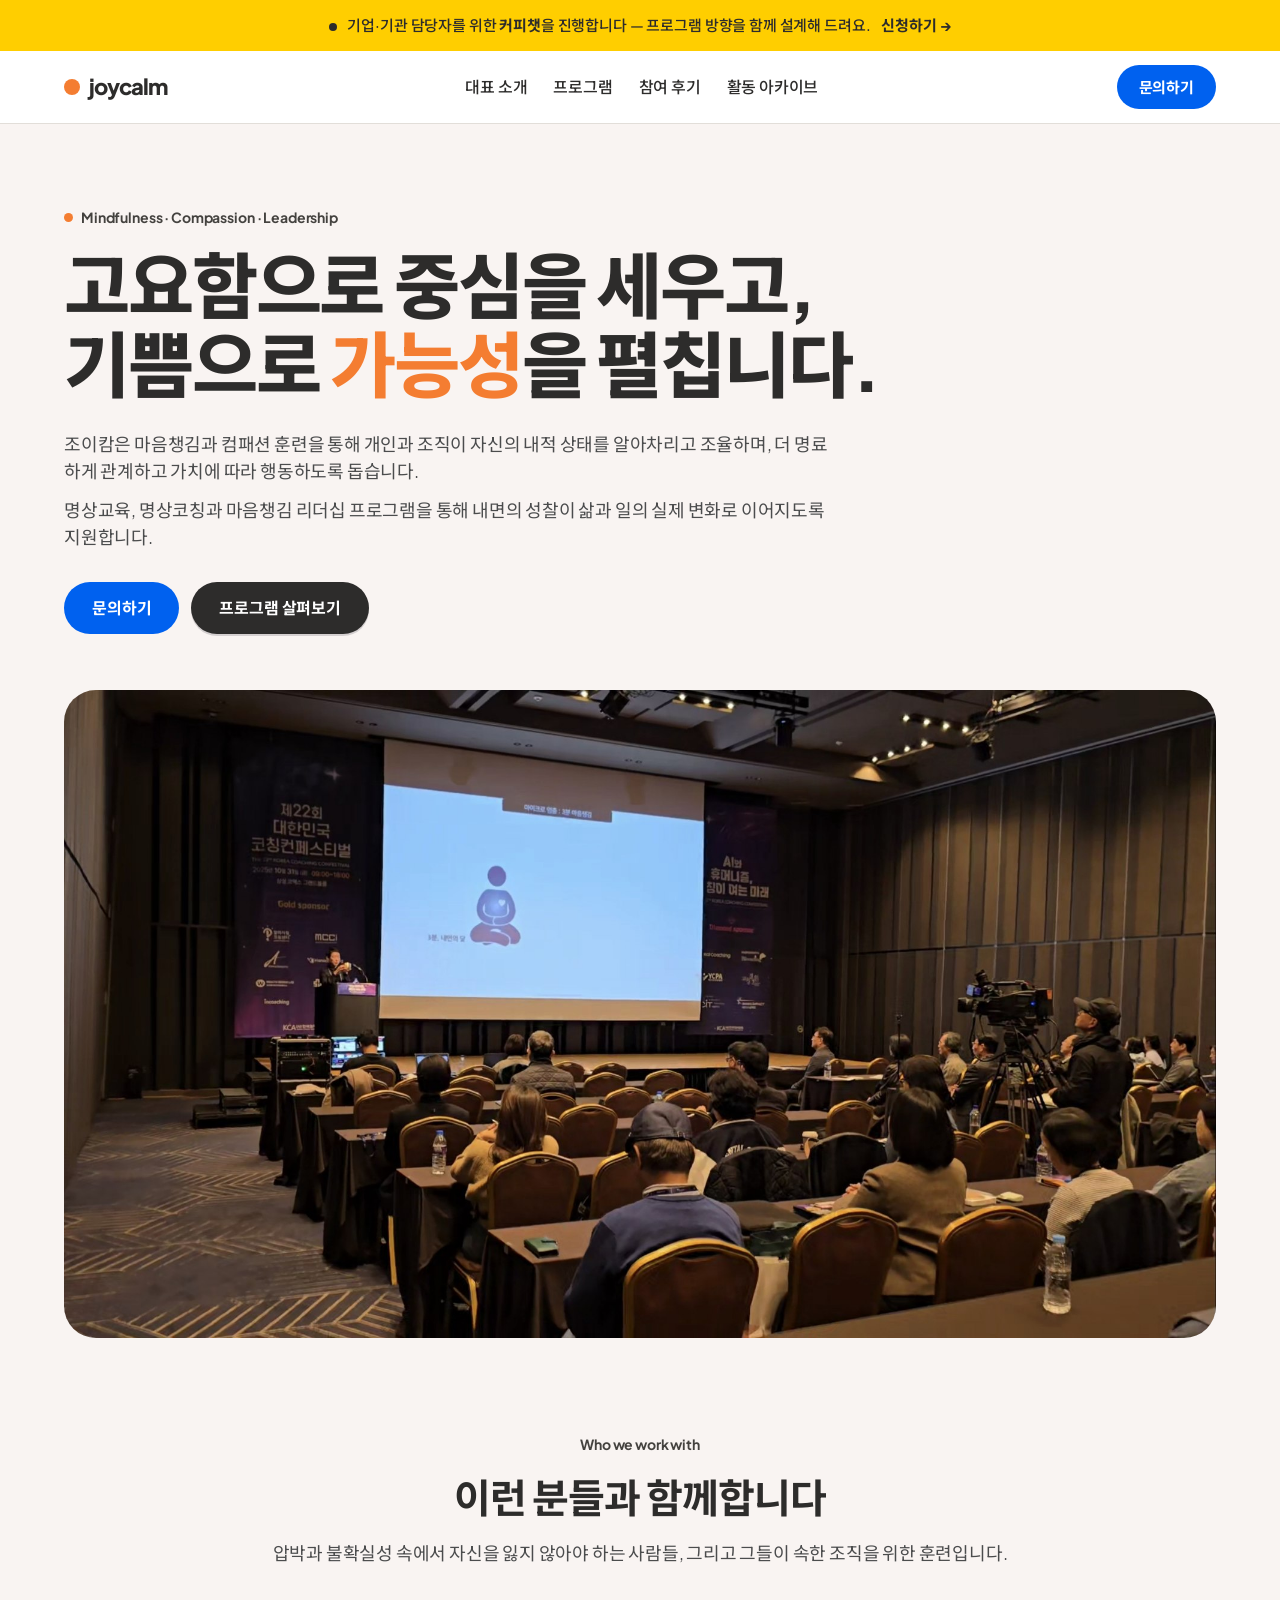
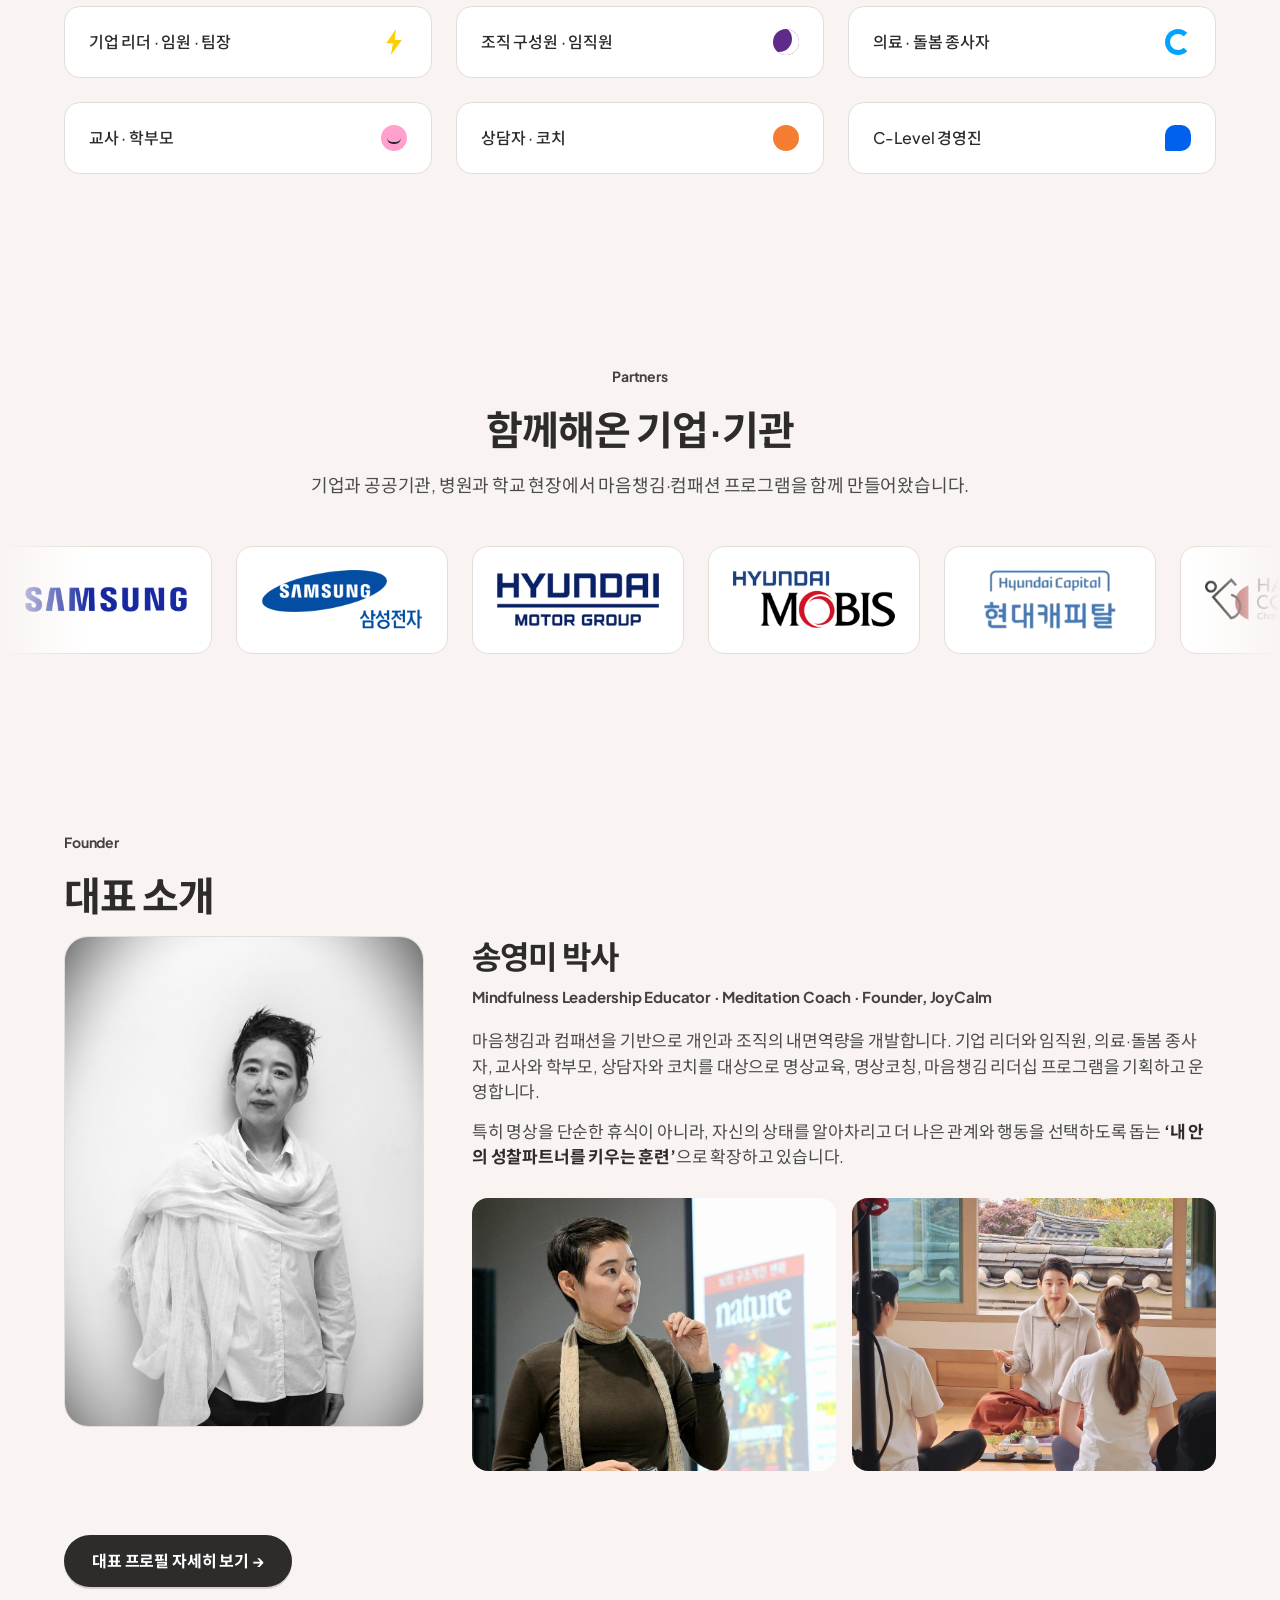
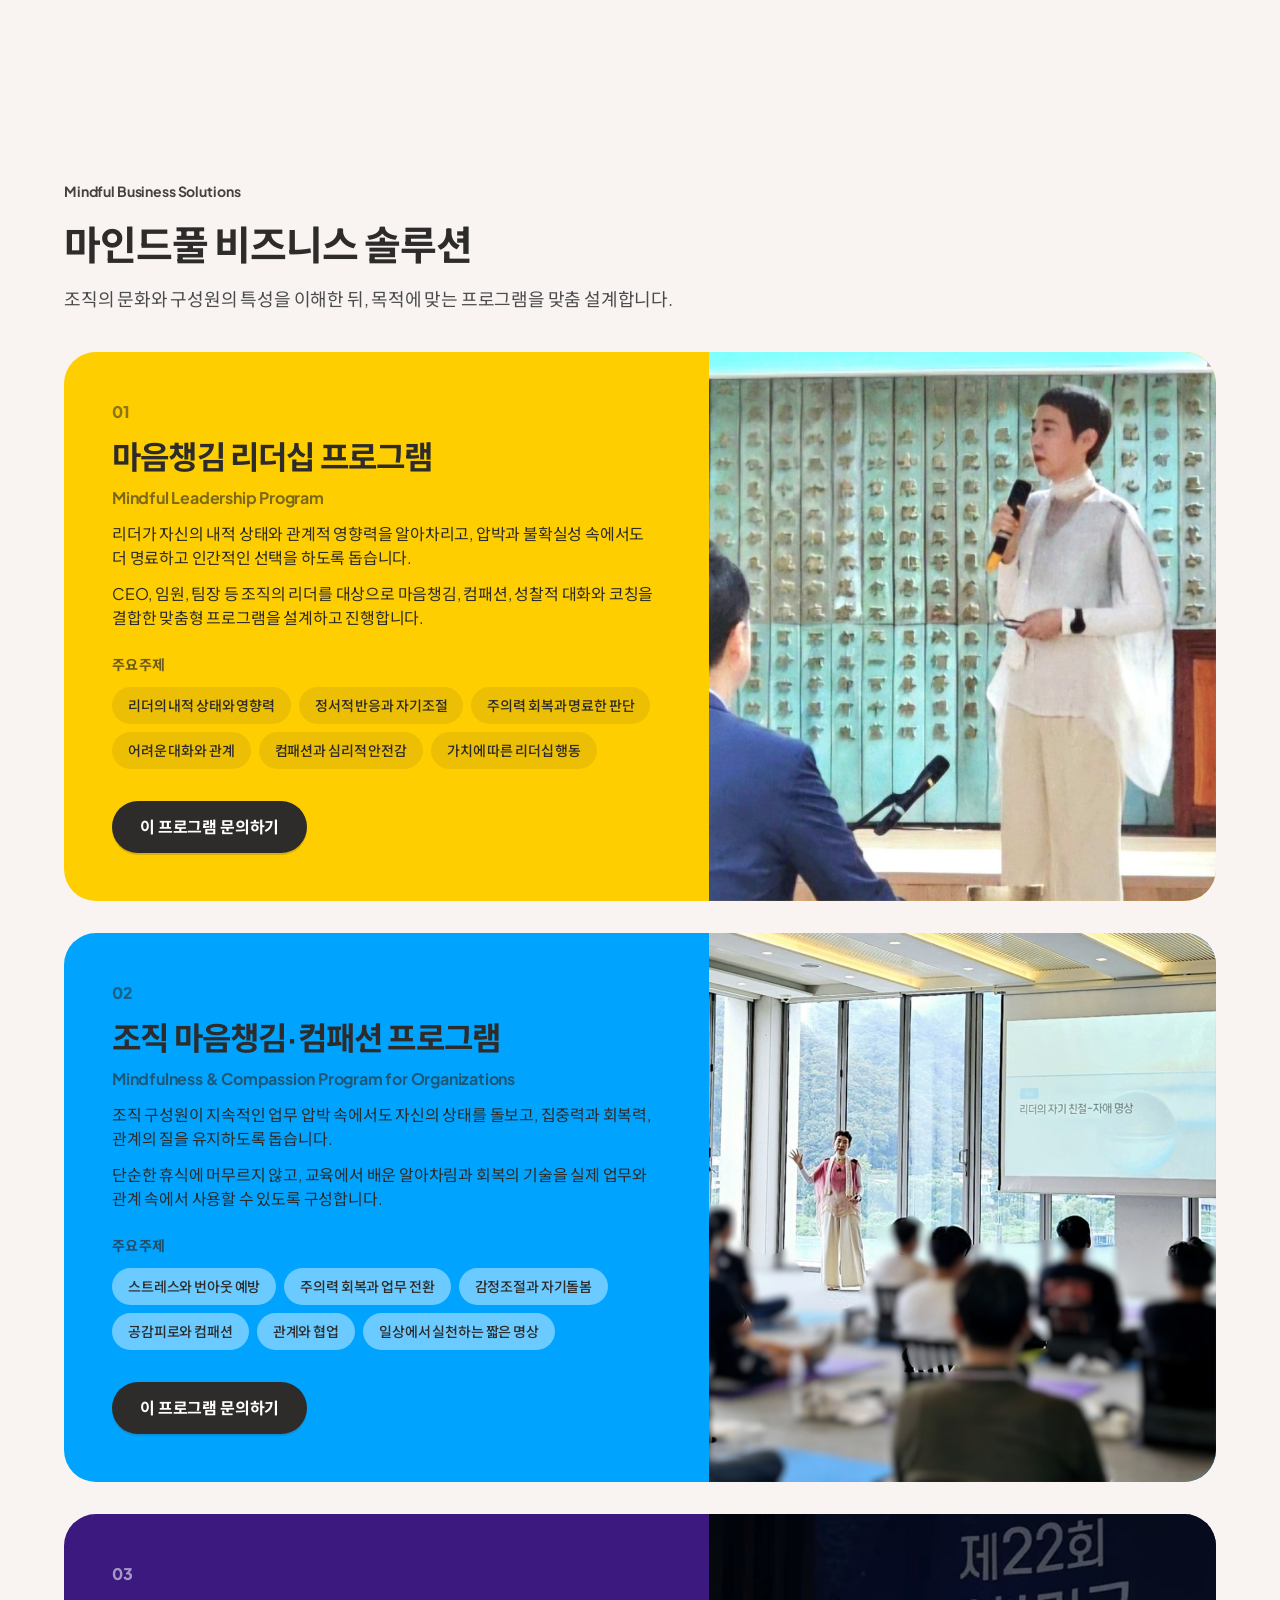
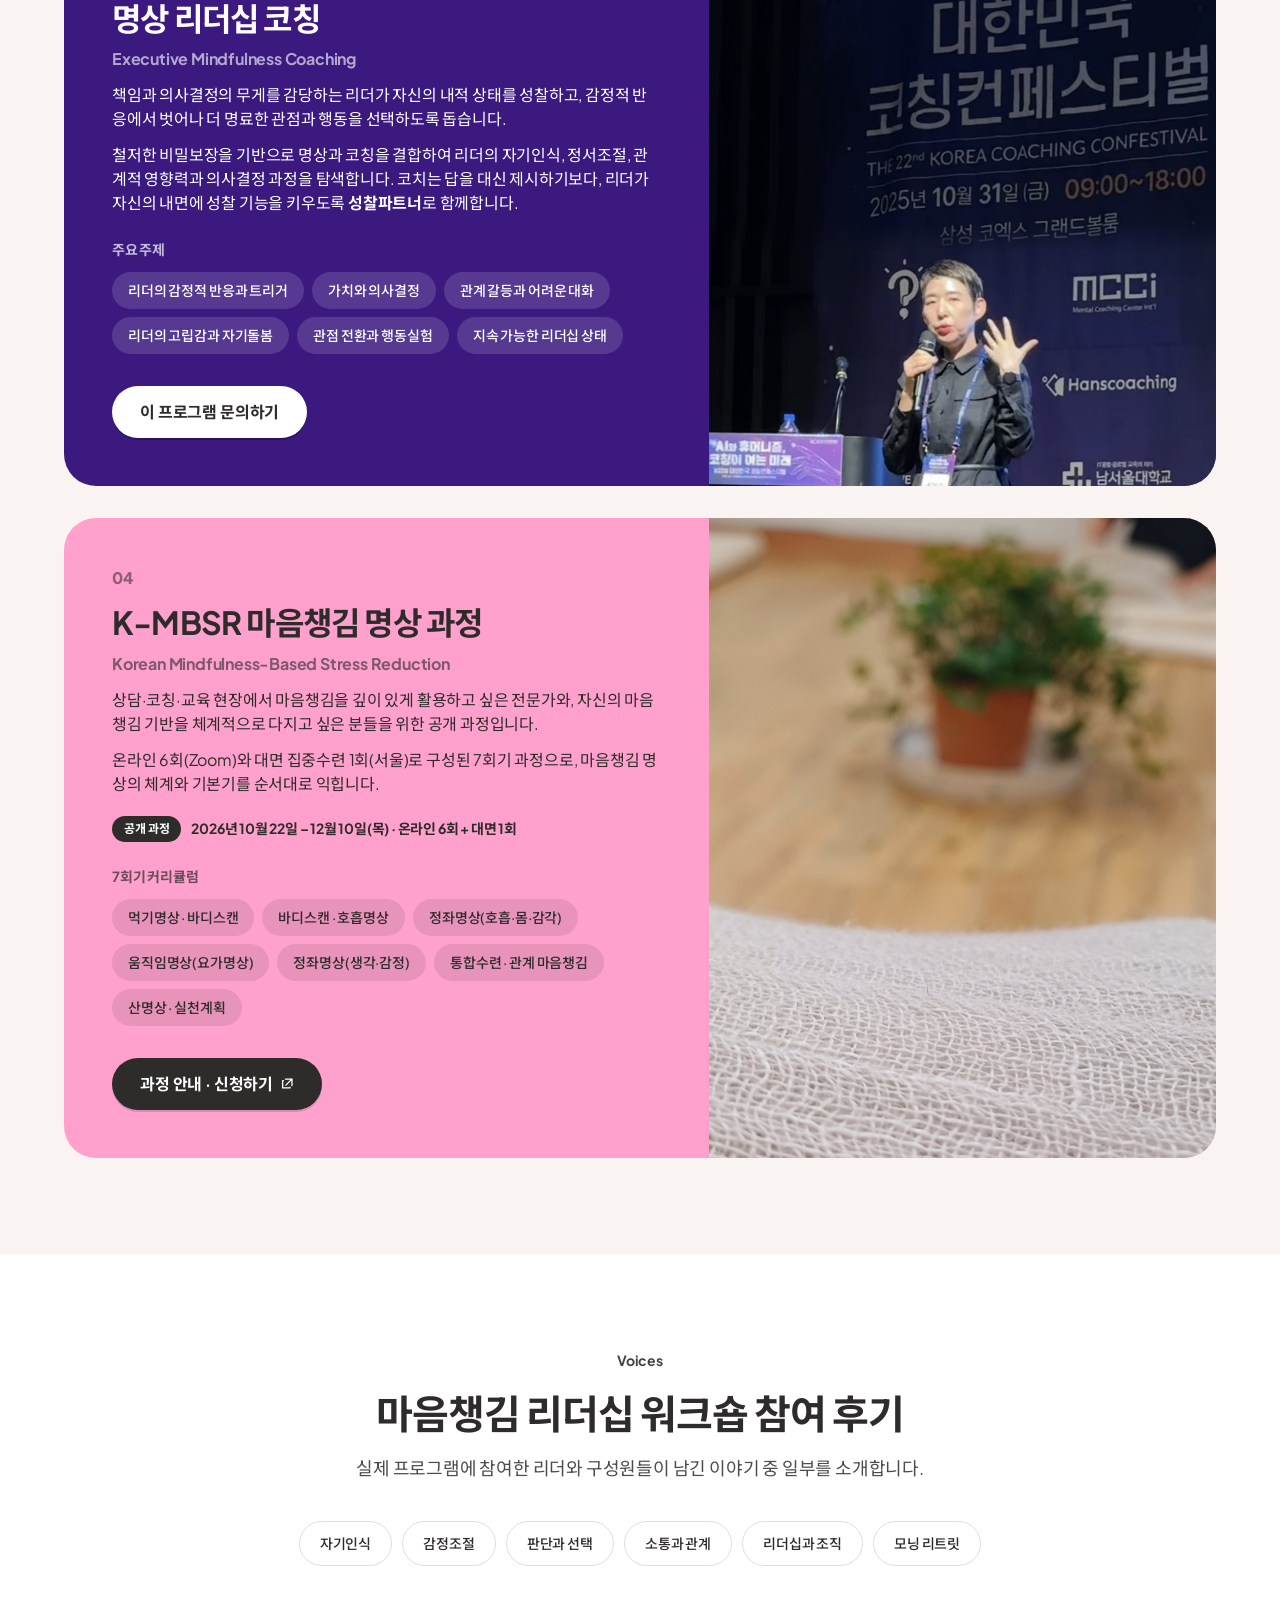
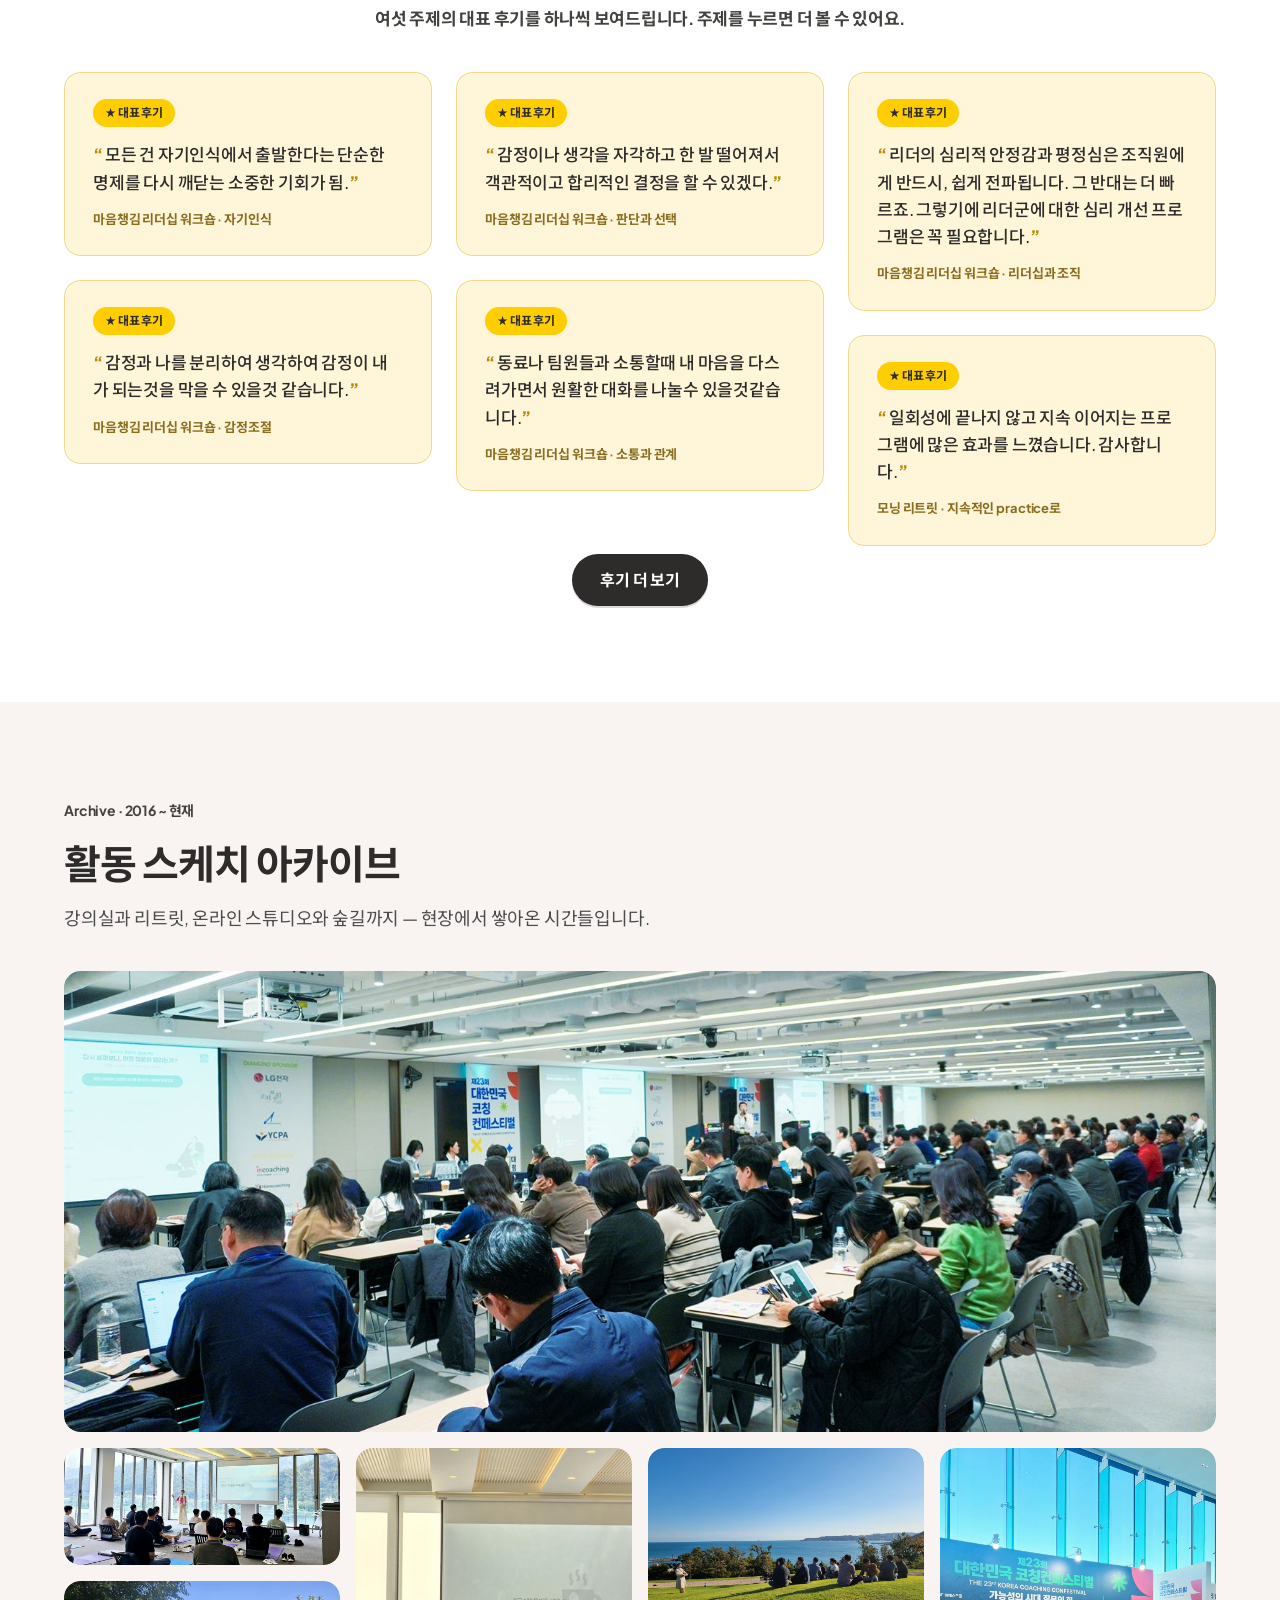
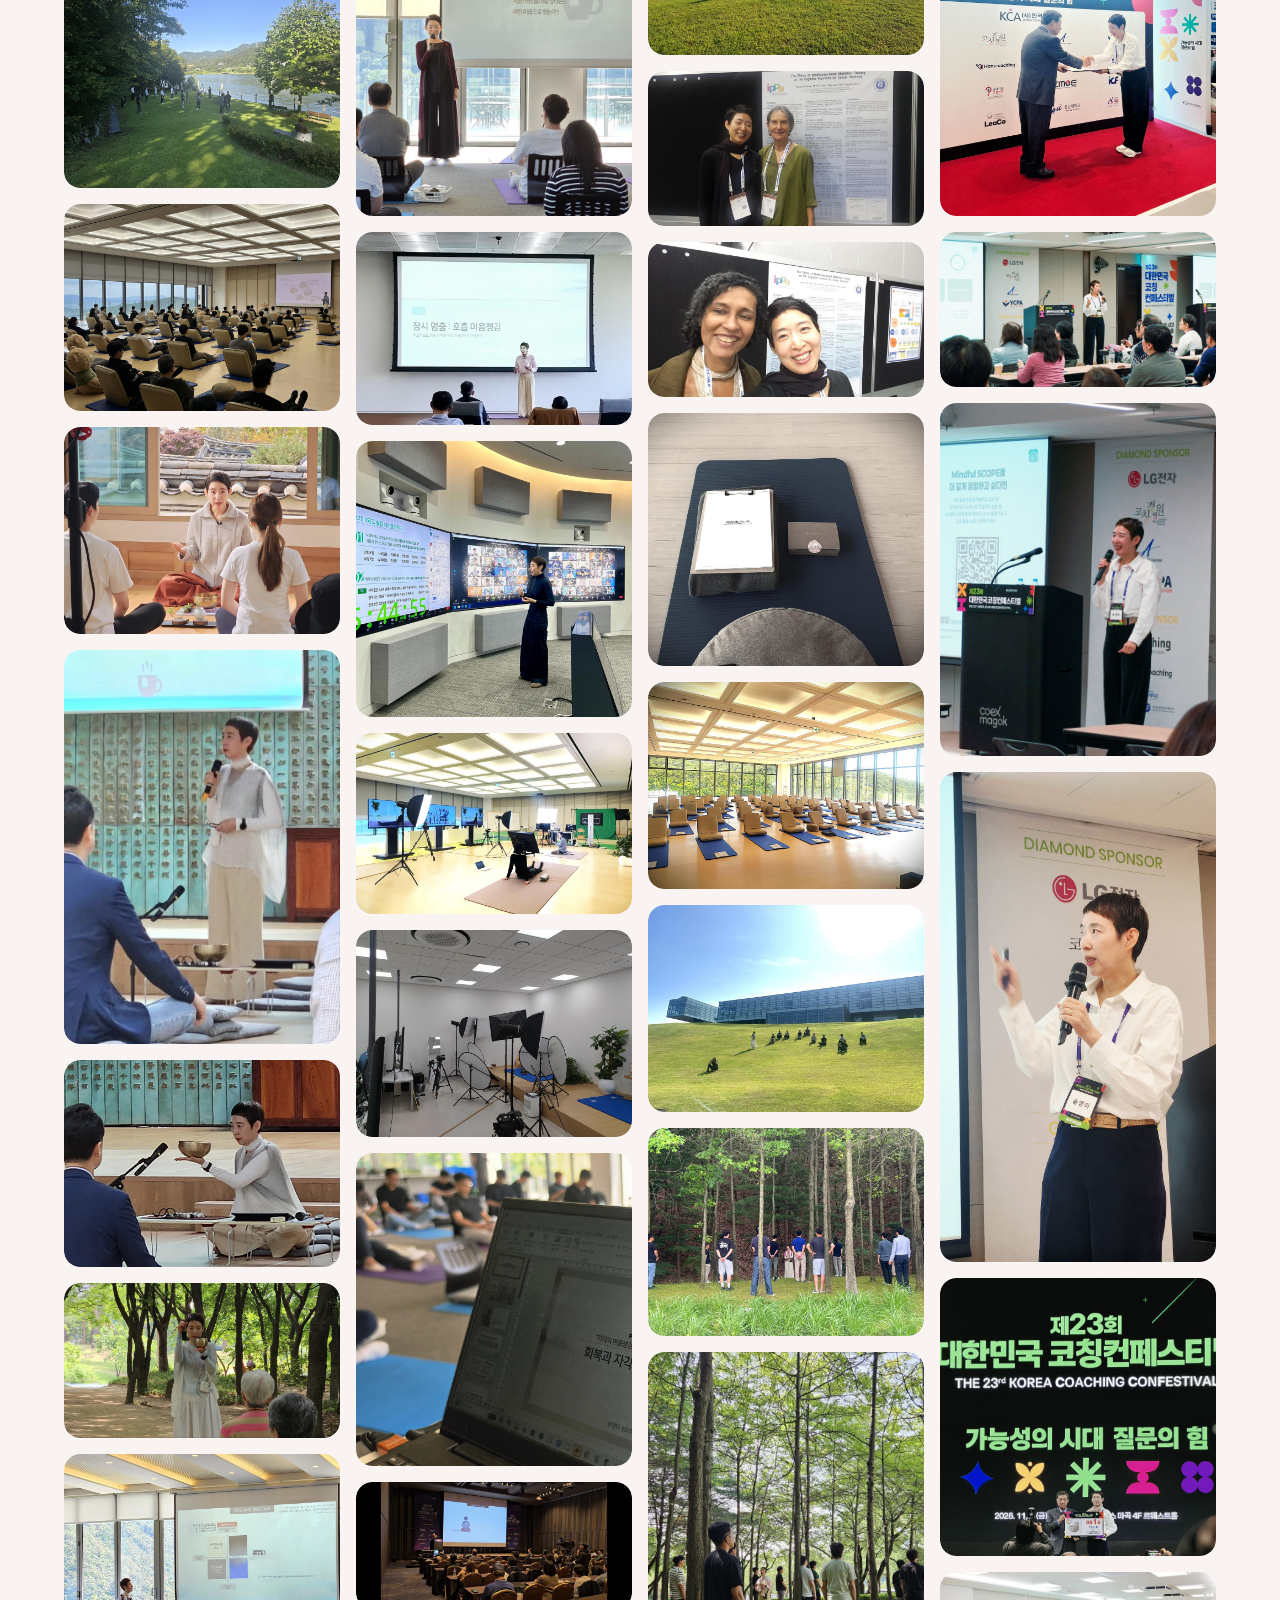
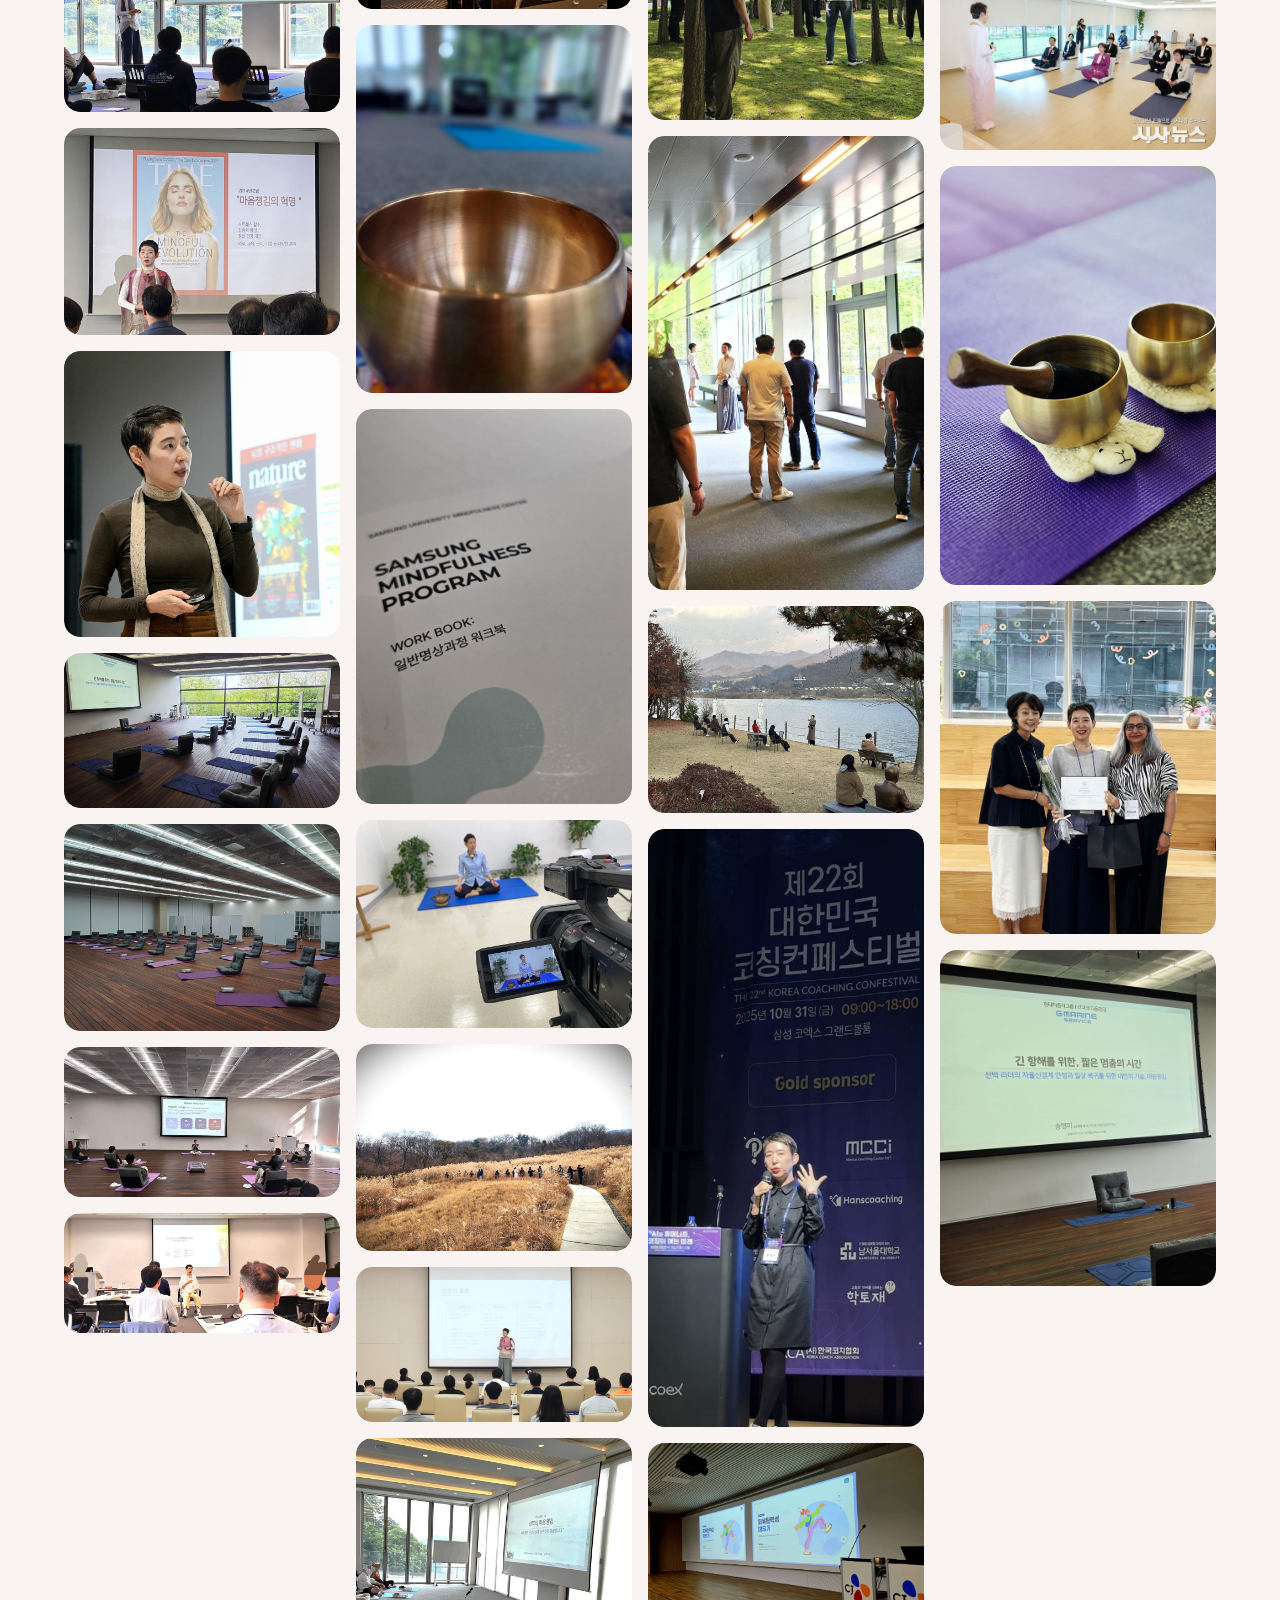
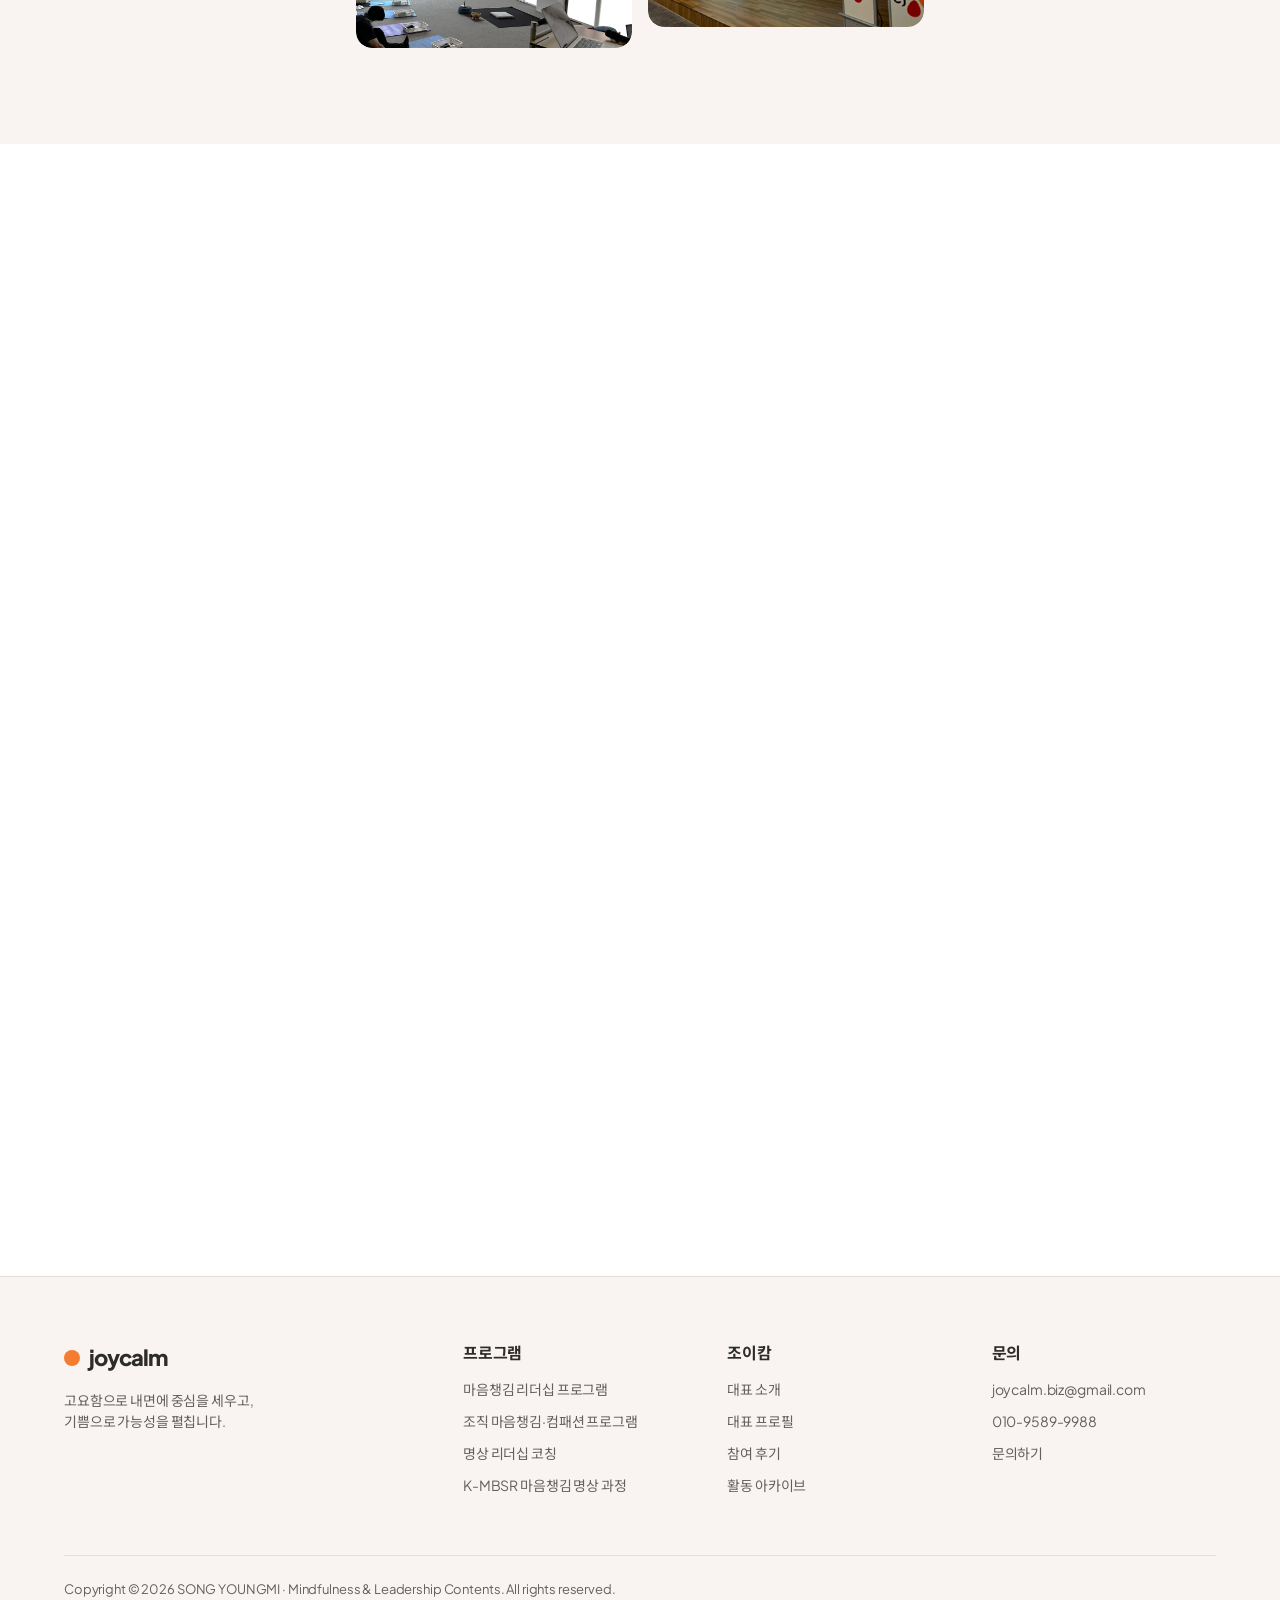
==== commit a94c3bf5: "콘텐츠·레이아웃 갱신 — 갤러리/파트너 로고 추가, 대표 프로필 재배치 - 아카이브에 g50~g60 사진 추가(리사이즈), g50은 상단 와이드 배치 - 파트너 로고에 CJ제일제당" ====
--- a/index.html
+++ b/index.html
@@ -135,7 +135,7 @@
 <div class="banner">
   <div class="banner-inner">
     <span class="banner-dot" aria-hidden="true"></span>
-    기업·기관 담당자를 위한 <strong>무료 사전 미팅</strong>을 진행합니다 — 프로그램 방향을 함께 설계해 드려요.
+    기업·기관 담당자를 위한 <strong>커피챗</strong>을 진행합니다 — 프로그램 방향을 함께 설계해 드려요.
     <a href="#contact">신청하기 →</a>
   </div>
 </div>
@@ -198,24 +198,9 @@
   <div class="wrap">
     <figure class="hero-figure">
       <img src="assets/hero.jpg" alt="제22회 대한민국 코칭컨페스티벌 대강당에서 ‘3분 마음챙김’ 세션이 진행되는 모습" fetchpriority="high" width="1920" height="1080">
-      <figcaption class="toast">
-        <span class="toast-avatar" aria-hidden="true"></span>
-        <span class="toast-body">
-          <b>참여자</b>
-          단순 회복이 아니라 집중력을 키우고, 효율적인 업무까지 할 수 있다는 점이 인상적이었어요.
-        </span>
-      </figcaption>
     </figure>
   </div>
 
-  <div class="wrap">
-    <ul class="stats">
-      <li><span class="stat-num">2016~</span><span class="stat-label">기업·기관 명상교육 운영</span></li>
-      <li><span class="stat-num">S · H 그룹</span><span class="stat-label">임직원·리더십 프로그램 공동 기획</span></li>
-      <li><span class="stat-num">C-Level</span><span class="stat-label">경영진 1:1 명상 리더십 코칭</span></li>
-      <li><span class="stat-num">박사 · KPC</span><span class="stat-label">IT심리 박사 · 한국전문코치</span></li>
-    </ul>
-  </div>
 </section>
 
 <!-- ══════════ 대상 ══════════ -->
@@ -247,6 +232,7 @@
   <div class="marquee" role="region" aria-label="함께해온 기업·기관 로고">
     <div class="marquee-track">
       <ul class="marquee-set">
+        <li><span class="plogo"><img src="assets/partners/samsung.png" alt="삼성"></span></li>
         <li><span class="plogo"><img src="assets/partners/samsung-electronics.png" alt="삼성전자"></span></li>
         <li><span class="plogo"><img src="assets/partners/hyundai-motor-group.png" alt="현대자동차그룹"></span></li>
         <li><span class="plogo"><img src="assets/partners/hyundai-mobis.png" alt="현대모비스"></span></li>
@@ -263,9 +249,12 @@
         <li><span class="plogo"><img src="assets/partners/gunpo-welfare.png" alt="군포시장애인종합복지관"></span></li>
         <li><span class="plogo"><img src="assets/partners/jungnam-elementary.png" alt="정남초등학교"></span></li>
         <li><span class="plogo"><img src="assets/partners/baekseong-elementary.png" alt="백성초등학교"></span></li>
+        <li><span class="plogo plogo-lg"><img src="assets/partners/cj-cheiljedang.jpg" alt="CJ제일제당"></span></li>
+        <li><span class="plogo"><img src="assets/partners/samsung-hrd.svg" alt="삼성인력개발원"></span></li>
       </ul>
       <!-- 끊김 없는 순환을 위한 복제본 -->
       <ul class="marquee-set" aria-hidden="true">
+        <li><span class="plogo"><img src="assets/partners/samsung.png" alt=""></span></li>
         <li><span class="plogo"><img src="assets/partners/samsung-electronics.png" alt=""></span></li>
         <li><span class="plogo"><img src="assets/partners/hyundai-motor-group.png" alt=""></span></li>
         <li><span class="plogo"><img src="assets/partners/hyundai-mobis.png" alt=""></span></li>
@@ -282,6 +271,8 @@
         <li><span class="plogo"><img src="assets/partners/gunpo-welfare.png" alt=""></span></li>
         <li><span class="plogo"><img src="assets/partners/jungnam-elementary.png" alt=""></span></li>
         <li><span class="plogo"><img src="assets/partners/baekseong-elementary.png" alt=""></span></li>
+        <li><span class="plogo plogo-lg"><img src="assets/partners/cj-cheiljedang.jpg" alt=""></span></li>
+        <li><span class="plogo"><img src="assets/partners/samsung-hrd.svg" alt=""></span></li>
       </ul>
     </div>
   </div>
@@ -432,7 +423,7 @@
   <div class="wrap">
     <p class="eyebrow center">Voices</p>
     <h2 class="heading-lg center">마음챙김 리더십 워크숍 참여 후기</h2>
-    <p class="section-lead center">실제 프로그램에 참여한 리더와 구성원들이 남긴 86개의 이야기입니다. 나를 보다 → 마음을 다스리다 → 더 명료하게 선택하다 → 사람을 다르게 만나다 → 조직으로 확장하다 → 다시 연습하며 삶과 일에 이어가다.</p>
+    <p class="section-lead center">실제 프로그램에 참여한 리더와 구성원들이 남긴 이야기 중 일부를 소개합니다.</p>
 
     <div class="filters" role="tablist" aria-label="후기 주제">
       <button class="pill" data-filter="self" role="tab" aria-selected="false" data-note="외부에서 나로 주의를 돌리고, 자신을 알아차린다">자기인식</button>
@@ -549,6 +540,7 @@
     <p class="section-lead">강의실과 리트릿, 온라인 스튜디오와 숲길까지 — 현장에서 쌓아온 시간들입니다.</p>
 
     <div class="gallery" id="gallery">
+      <button class="gitem gitem-wide" data-src="assets/gallery/g50.jpg"><img src="assets/gallery/g50.jpg" alt="조이캄 활동 기록" loading="lazy"></button>
       <button class="gitem" data-src="assets/gallery/g09.jpg"><img src="assets/gallery/g09.jpg" alt="호숫가 리트릿 명상 세션" loading="lazy"></button>
       <button class="gitem" data-src="assets/gallery/g30.jpg"><img src="assets/gallery/g30.jpg" alt="호수 옆 잔디밭에서의 야외 걷기 명상" loading="lazy"></button>
       <button class="gitem" data-src="assets/gallery/g33.jpg"><img src="assets/gallery/g33.jpg" alt="대형 명상홀 단체 교육" loading="lazy"></button>
@@ -587,6 +579,16 @@
       <button class="gitem" data-src="assets/gallery/g29.jpg"><img src="assets/gallery/g29.jpg" alt="조이캄 활동 기록" loading="lazy"></button>
       <button class="gitem" data-src="assets/gallery/g32.jpg"><img src="assets/gallery/g32.jpg" alt="조이캄 활동 기록" loading="lazy"></button>
       <button class="gitem" data-src="assets/gallery/g38.jpg"><img src="assets/gallery/g38.jpg" alt="조이캄 활동 기록" loading="lazy"></button>
+      <button class="gitem" data-src="assets/gallery/g51.jpg"><img src="assets/gallery/g51.jpg" alt="조이캄 활동 기록" loading="lazy"></button>
+      <button class="gitem" data-src="assets/gallery/g52.jpg"><img src="assets/gallery/g52.jpg" alt="조이캄 활동 기록" loading="lazy"></button>
+      <button class="gitem" data-src="assets/gallery/g53.jpg"><img src="assets/gallery/g53.jpg" alt="조이캄 활동 기록" loading="lazy"></button>
+      <button class="gitem" data-src="assets/gallery/g54.jpg"><img src="assets/gallery/g54.jpg" alt="조이캄 활동 기록" loading="lazy"></button>
+      <button class="gitem" data-src="assets/gallery/g55.jpg"><img src="assets/gallery/g55.jpg" alt="조이캄 활동 기록" loading="lazy"></button>
+      <button class="gitem" data-src="assets/gallery/g56.jpg"><img src="assets/gallery/g56.jpg" alt="조이캄 활동 기록" loading="lazy"></button>
+      <button class="gitem" data-src="assets/gallery/g57.jpg"><img src="assets/gallery/g57.jpg" alt="조이캄 활동 기록" loading="lazy"></button>
+      <button class="gitem" data-src="assets/gallery/g58.jpg"><img src="assets/gallery/g58.jpg" alt="조이캄 활동 기록" loading="lazy"></button>
+      <button class="gitem" data-src="assets/gallery/g59.jpg"><img src="assets/gallery/g59.jpg" alt="조이캄 활동 기록" loading="lazy"></button>
+      <button class="gitem" data-src="assets/gallery/g60.jpg"><img src="assets/gallery/g60.jpg" alt="조이캄 활동 기록" loading="lazy"></button>
     </div>
   </div>
 </section>
--- a/styles.css
+++ b/styles.css
@@ -192,6 +192,23 @@
 /* ─────────── 히어로 ─────────── */
 .hero{ padding:80px 0 0; }
 .hero .wrap + .wrap{ margin-top:56px; }
+.hero-proof{ margin-bottom:32px; }
+.proof-list{
+  list-style:none; margin:0; padding:0; max-width:900px;
+  display:grid; grid-template-columns:repeat(3,minmax(0,1fr)); gap:20px 32px;
+}
+.proof-list li{
+  display:flex; flex-direction:column; gap:6px;
+  padding-left:16px; border-left:2px solid var(--linen);
+}
+.proof-num{ font-size:22px; font-weight:700; letter-spacing:-.5px; }
+.proof-label{ font-size:15px; line-height:1.45; color:var(--stone); letter-spacing:-.15px; }
+.proof-claim{
+  max-width:64ch; margin:24px 0 0;
+  font-size:17px; line-height:1.6; color:var(--graphite); letter-spacing:-.2px;
+}
+.proof-claim strong{ font-weight:700; color:var(--charcoal-ink); }
+
 .hero-lead{ max-width:64ch; }
 .hero-lead p{ font-size:18px; color:var(--slate); margin:0 0 12px; letter-spacing:-.2px; }
 .hero-actions{ display:flex; gap:12px; flex-wrap:wrap; margin-top:32px; }
@@ -289,6 +306,9 @@
   max-width:100%; max-height:100%; width:auto; height:auto;
   object-fit:contain;
 }
+/* CJ제일제당: 여백을 줄이고 확대 */
+.plogo-lg{ padding:4px 6px; }
+.plogo-lg img{ transform:scale(1.6); }
 
 /* 오른쪽 -> 왼쪽 흐름. 세트가 2개이므로 -50%에서 정확히 이어진다 */
 @keyframes marquee-scroll{
@@ -371,10 +391,16 @@
   color:var(--charcoal-ink); margin-bottom:8px;
 }
 
-.profile-head{
-  display:grid; grid-template-columns:minmax(0,300px) minmax(0,1fr); gap:40px;
-  align-items:start; margin:40px 0 48px;
-}
+/* 왼쪽: 사진·이름 / 오른쪽: 이력 카드 */
+.profile-layout{
+  display:grid; grid-template-columns:minmax(0,260px) minmax(0,1fr); gap:40px;
+  align-items:start; margin:40px 0 0;
+}
+.profile-side{ position:sticky; top:96px; }
+.profile-intro{ margin-top:22px; }
+.profile-intro .heading{ margin:0 0 8px; }
+.profile-intro .founder-role{ margin-bottom:0 !important; line-height:1.55; }
+.profile-layout .cred-grid{ grid-template-columns:repeat(2,minmax(0,1fr)); }
 .profile-photo{
   margin:0; border-radius:var(--r-feature); overflow:hidden;
   background:var(--pure-white); border:1px solid var(--linen);
@@ -520,6 +546,9 @@
   transition:transform .3s ease, filter .3s ease;
 }
 .gitem:hover img{ transform:scale(1.03); filter:brightness(1.03); }
+/* 대표 사진: 갤러리 폭 전체를 차지하는 큰 배치 */
+.gitem-wide{ column-span:all; margin-bottom:16px; }
+.gitem-wide img{ aspect-ratio:5/2; object-fit:cover; object-position:center bottom; }
 
 /* ─────────── 문의 ─────────── */
 .band-contact{ background:var(--pure-white); }
@@ -693,11 +722,13 @@
 }
 
 @media (max-width:820px){
-  .profile-head{ grid-template-columns:1fr; gap:28px; }
-  .profile-photo{ max-width:320px; }
+  .profile-layout{ grid-template-columns:1fr; gap:28px; }
+  .profile-side{ position:static; }
+  .profile-photo{ max-width:260px; }
   .band{ padding:72px 0; }
   .hero{ padding:56px 0 0; }
   .stats{ grid-template-columns:1fr 1fr; }
+  .proof-list{ grid-template-columns:1fr 1fr; }
   .tiles{ grid-template-columns:1fr 1fr; }
   .prog{ grid-template-columns:1fr; }
   .prog-media{ min-height:auto; order:-1; }
@@ -720,8 +751,10 @@
   .hero-figure img{ aspect-ratio:4/3; }
   .toast{ position:static; margin-top:16px; max-width:none; box-shadow:none; border:1px solid var(--linen); }
   .stats{ grid-template-columns:1fr; gap:16px; }
+  .proof-list{ grid-template-columns:1fr; gap:16px; }
+  .proof-claim{ font-size:16px; }
   .tiles{ grid-template-columns:1fr; }
-  .cred-grid{ grid-template-columns:1fr; }
+  .cred-grid, .profile-layout .cred-grid{ grid-template-columns:1fr; }
   .cred-wide{ grid-column:span 1; }
   .founder-side{ grid-template-columns:1fr; }
   .quotes{ columns:1; }
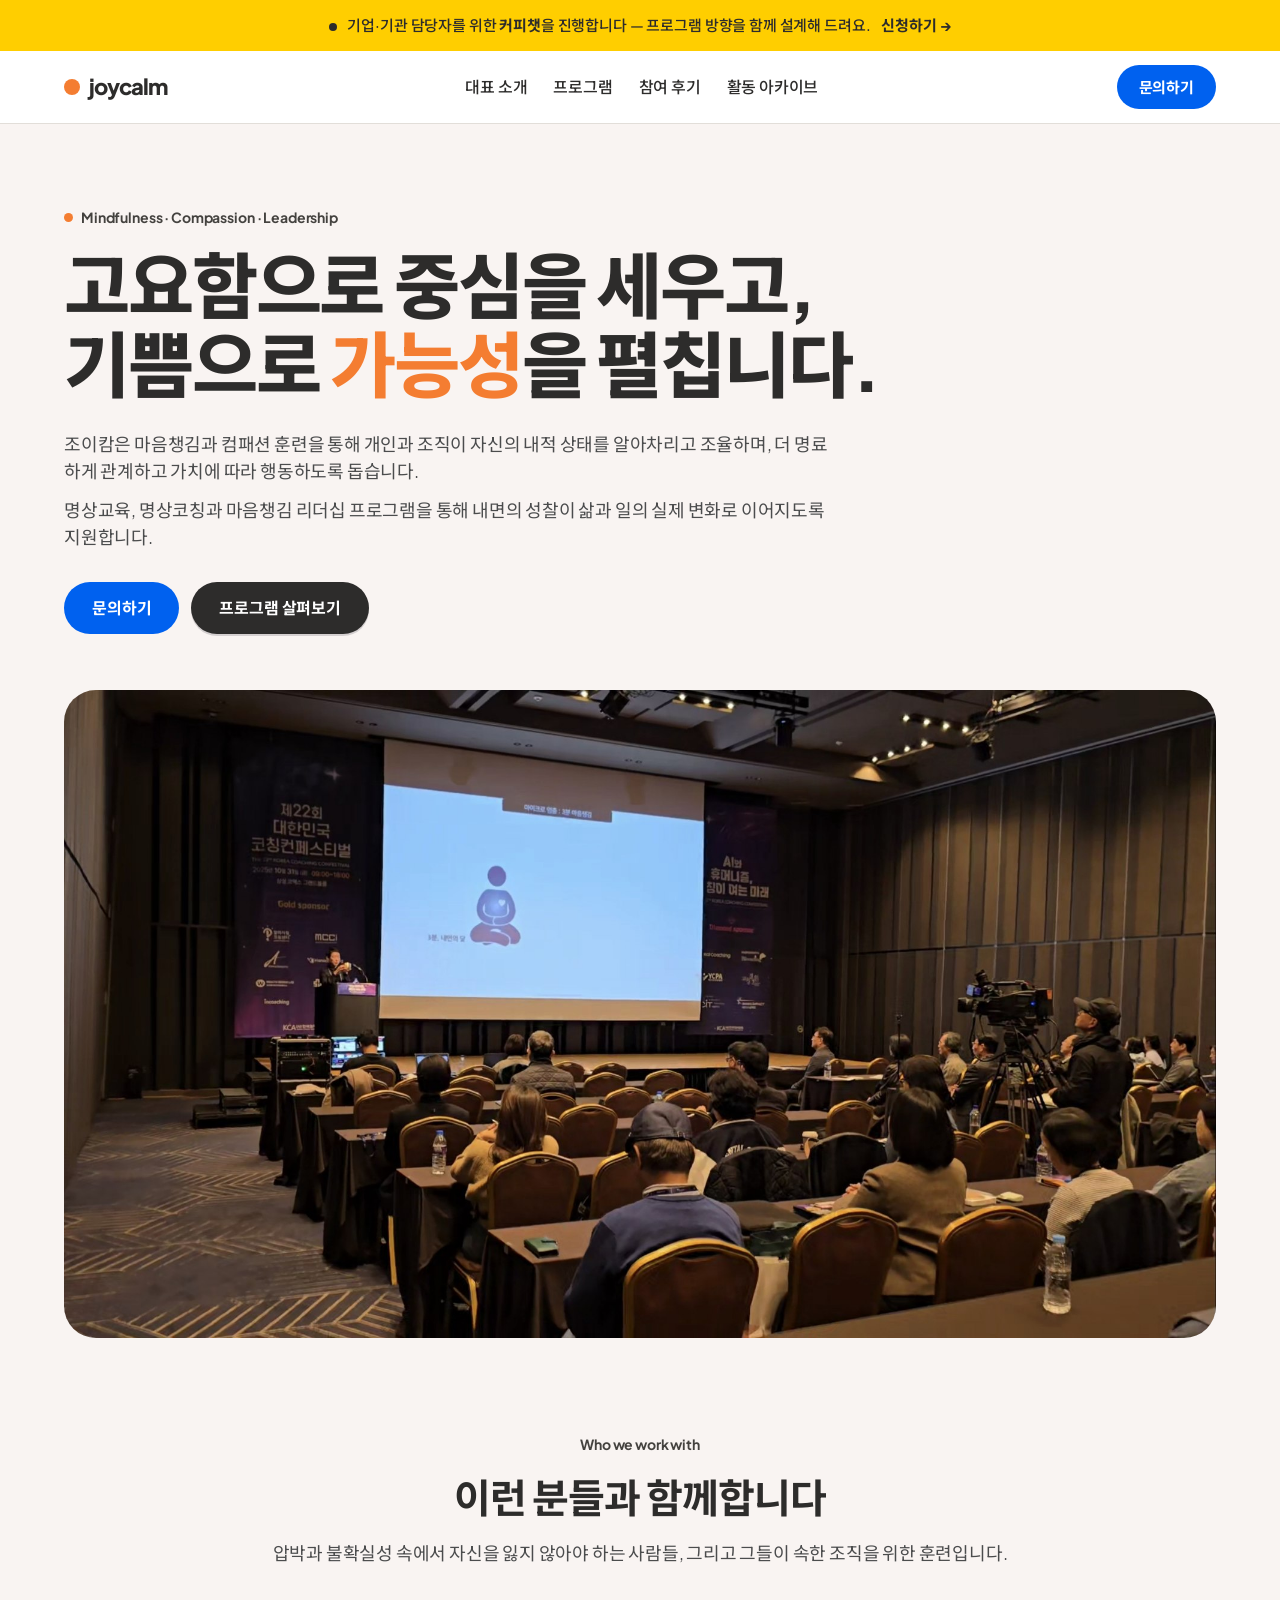
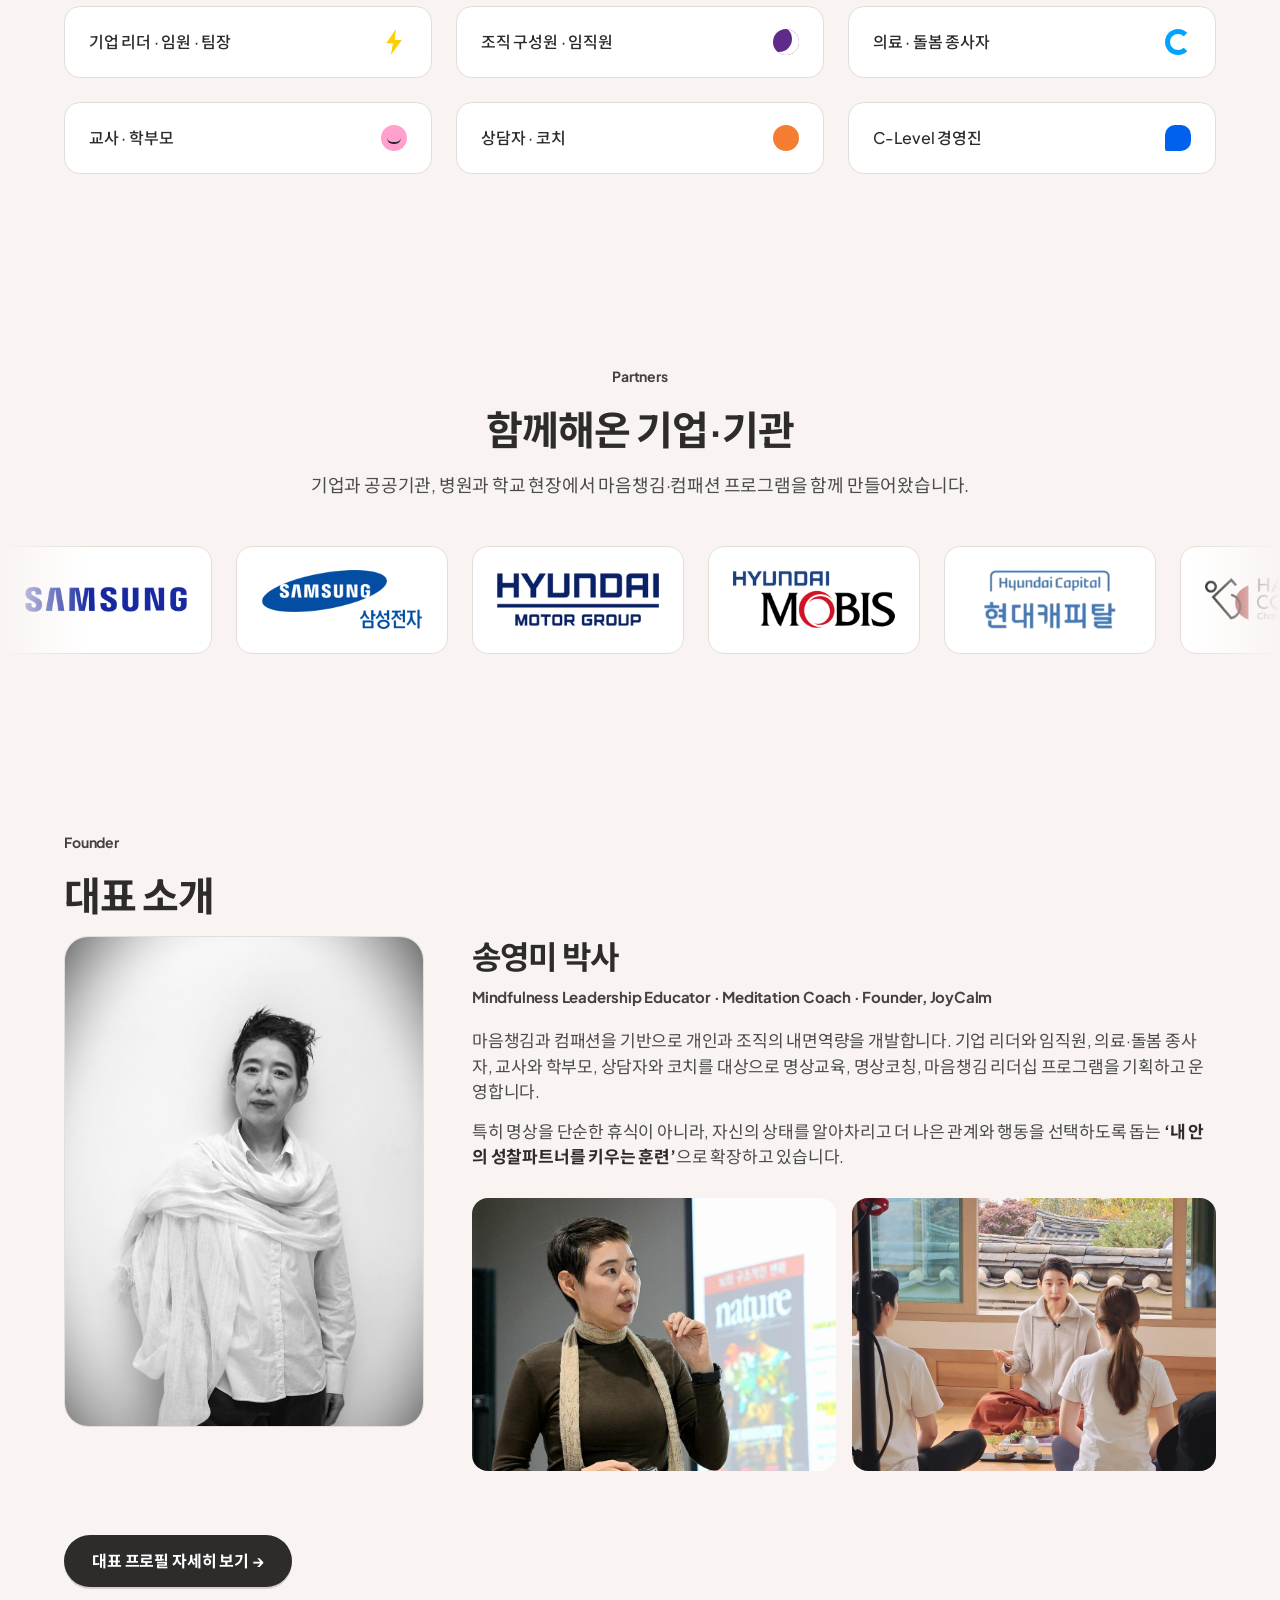
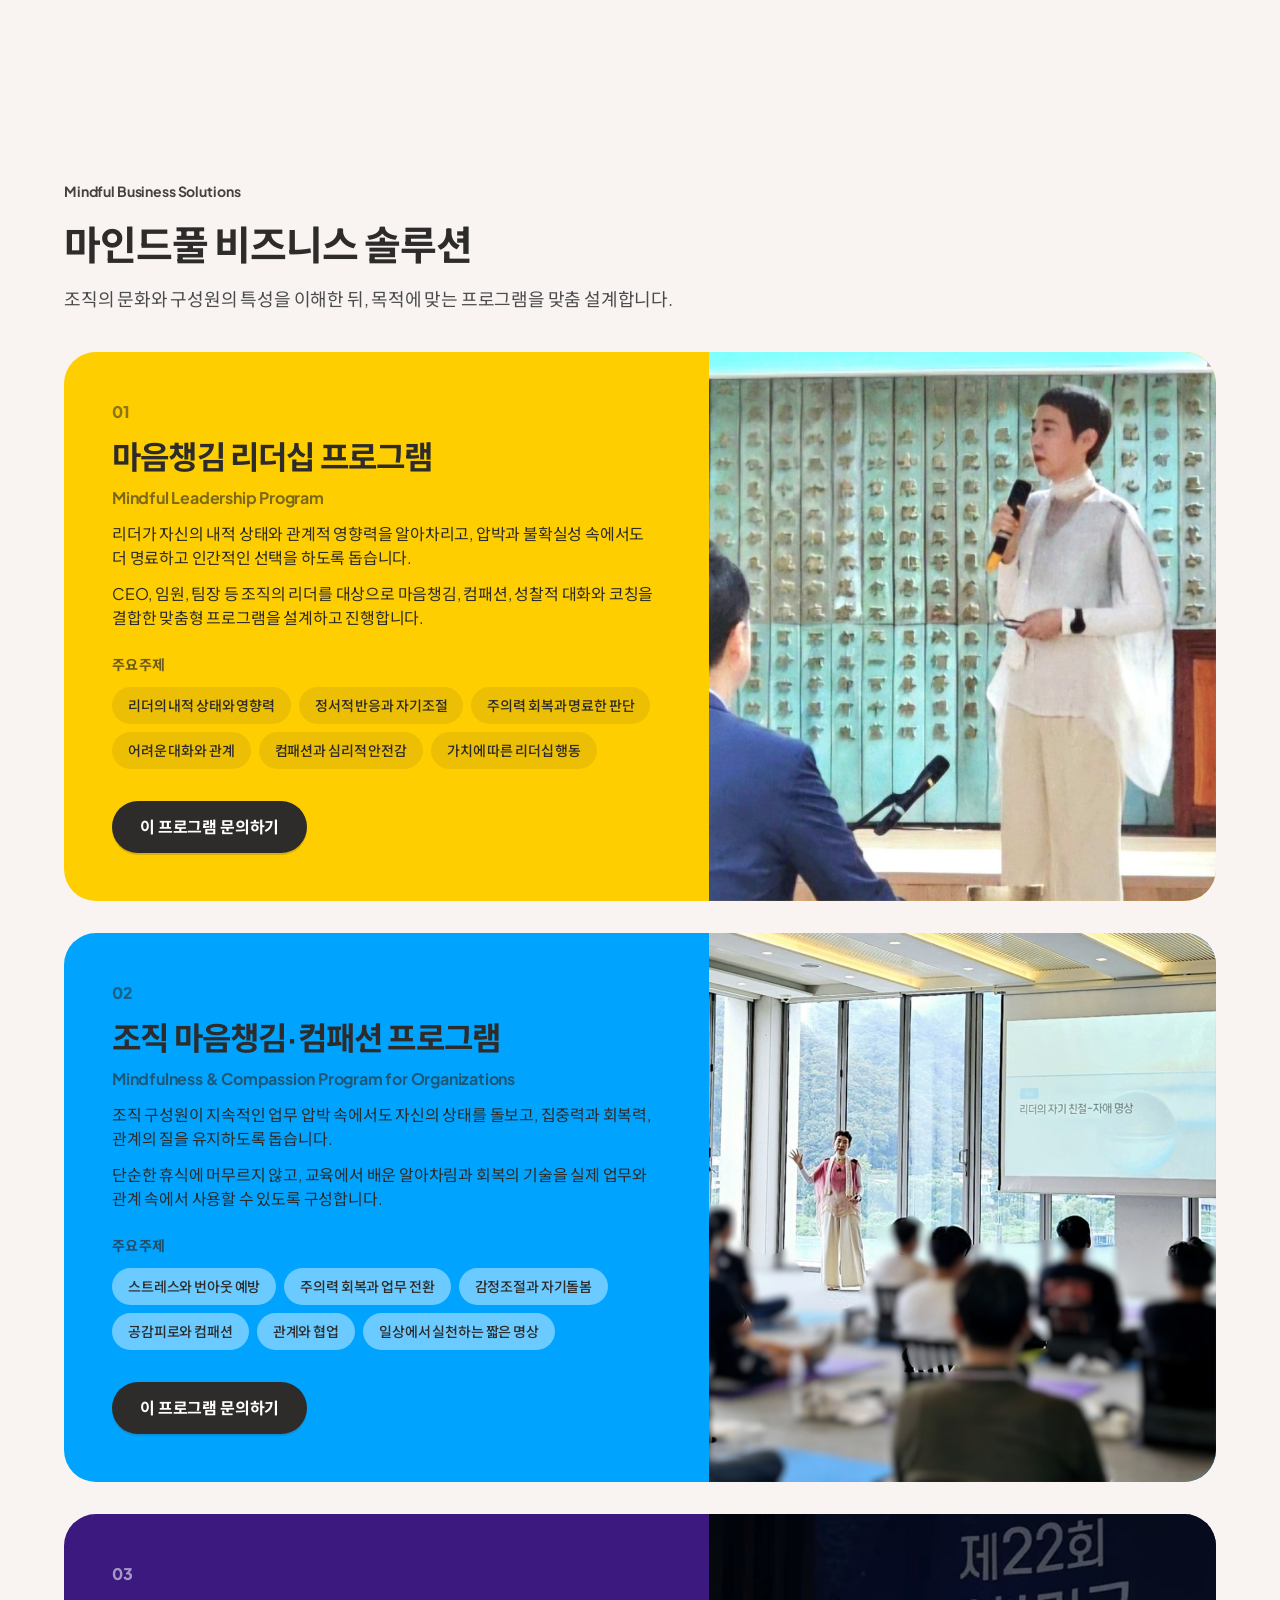
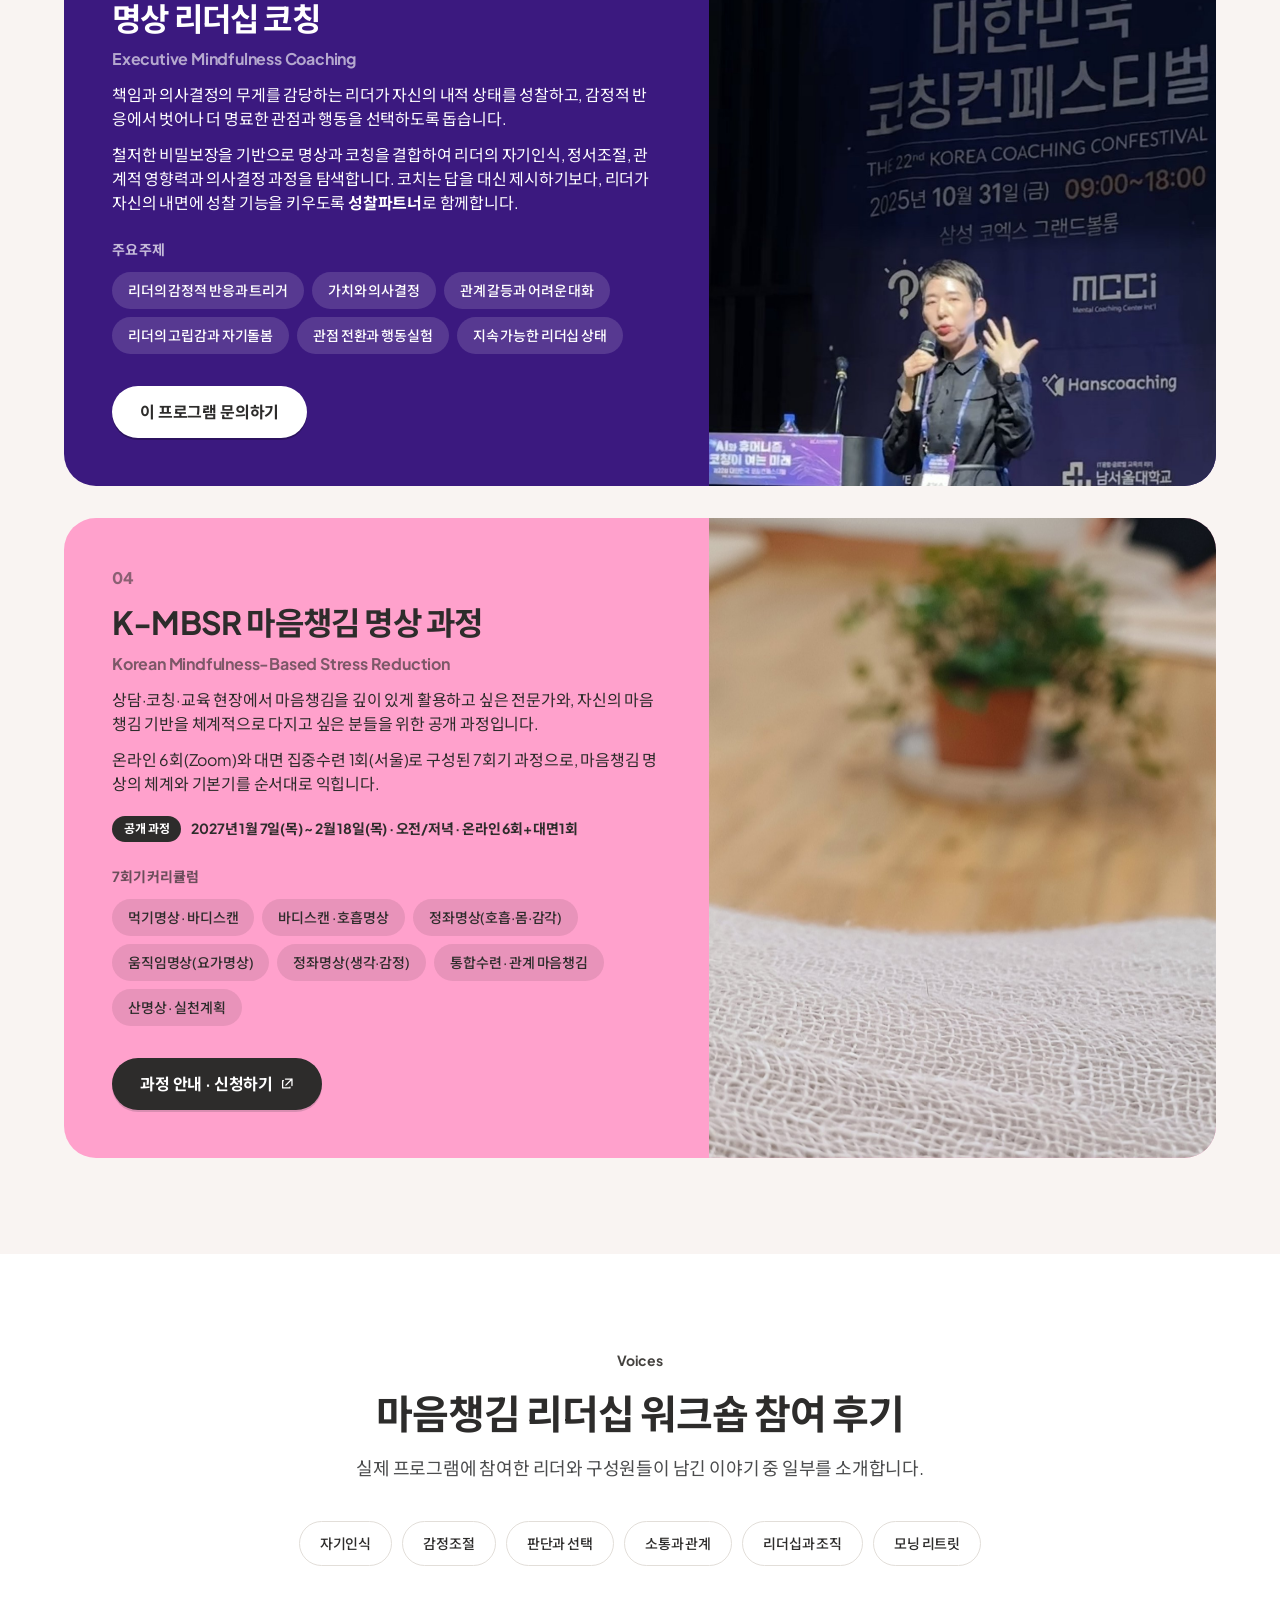
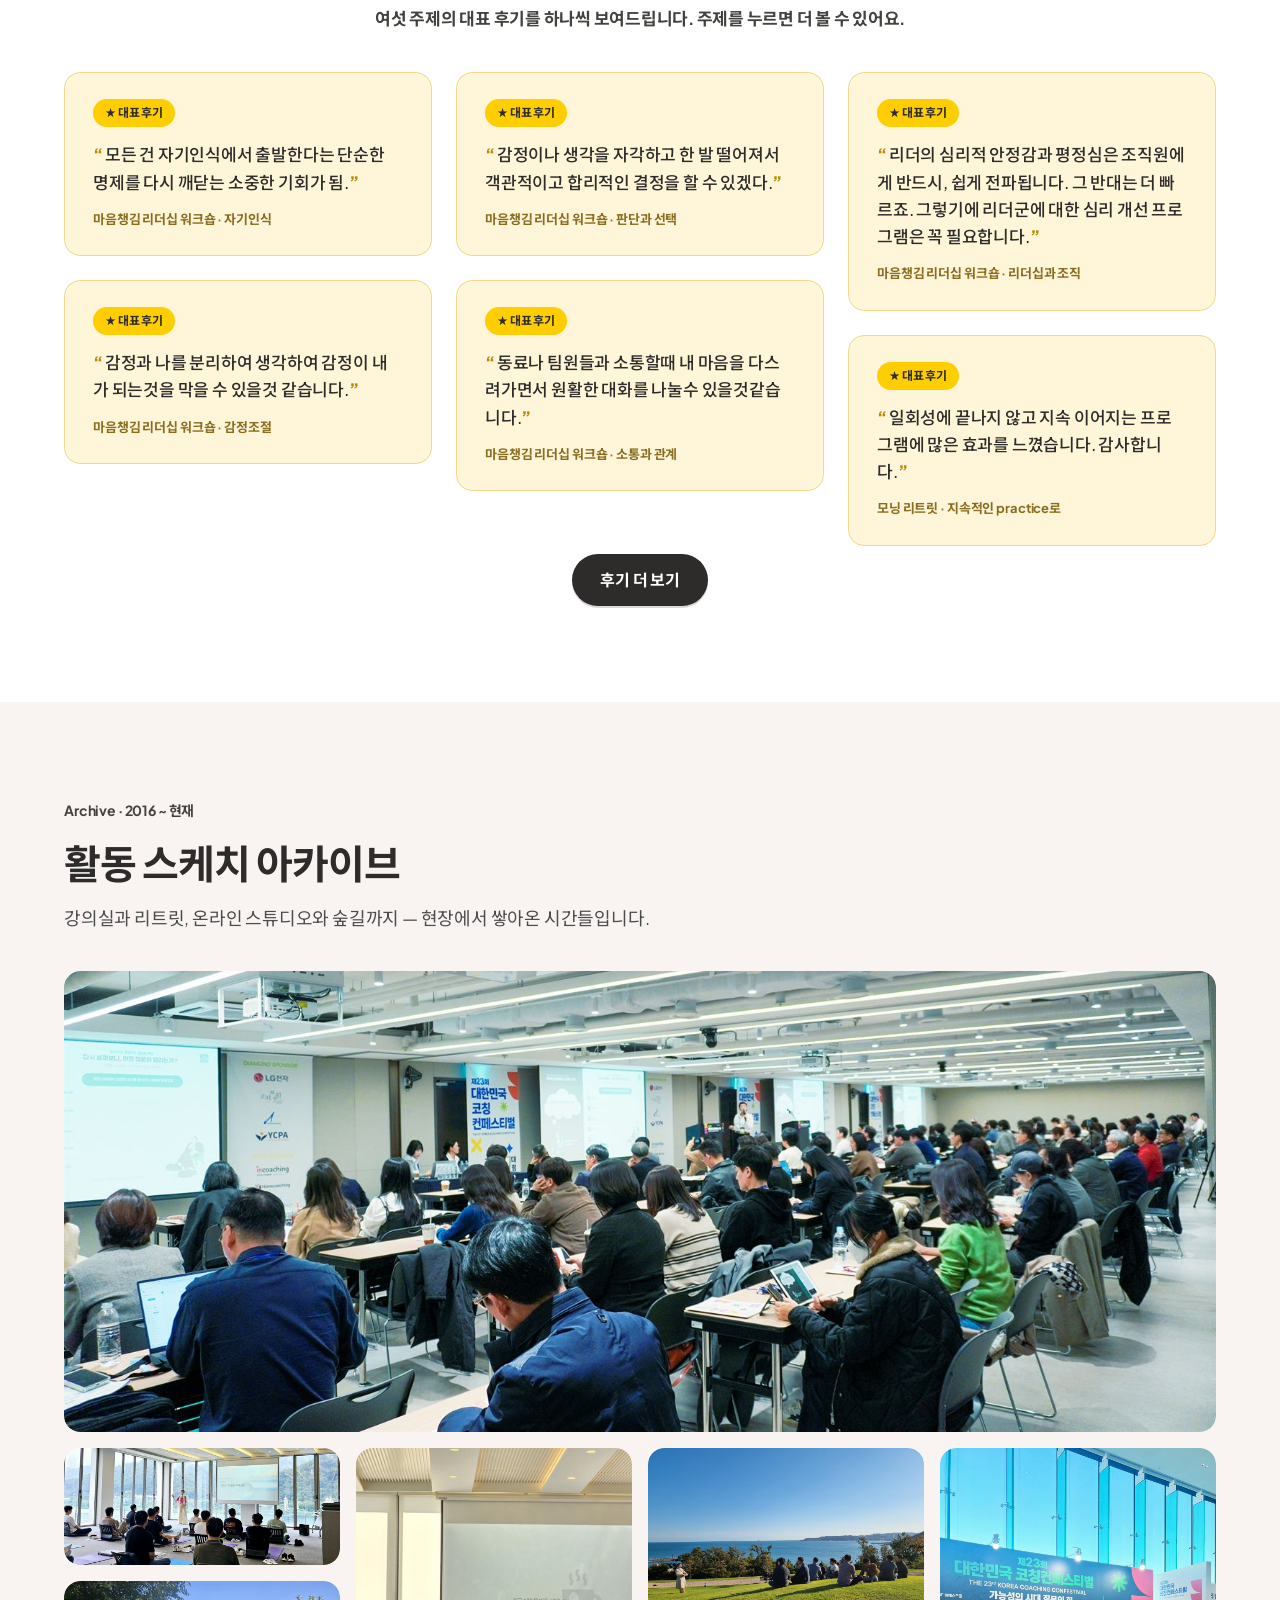
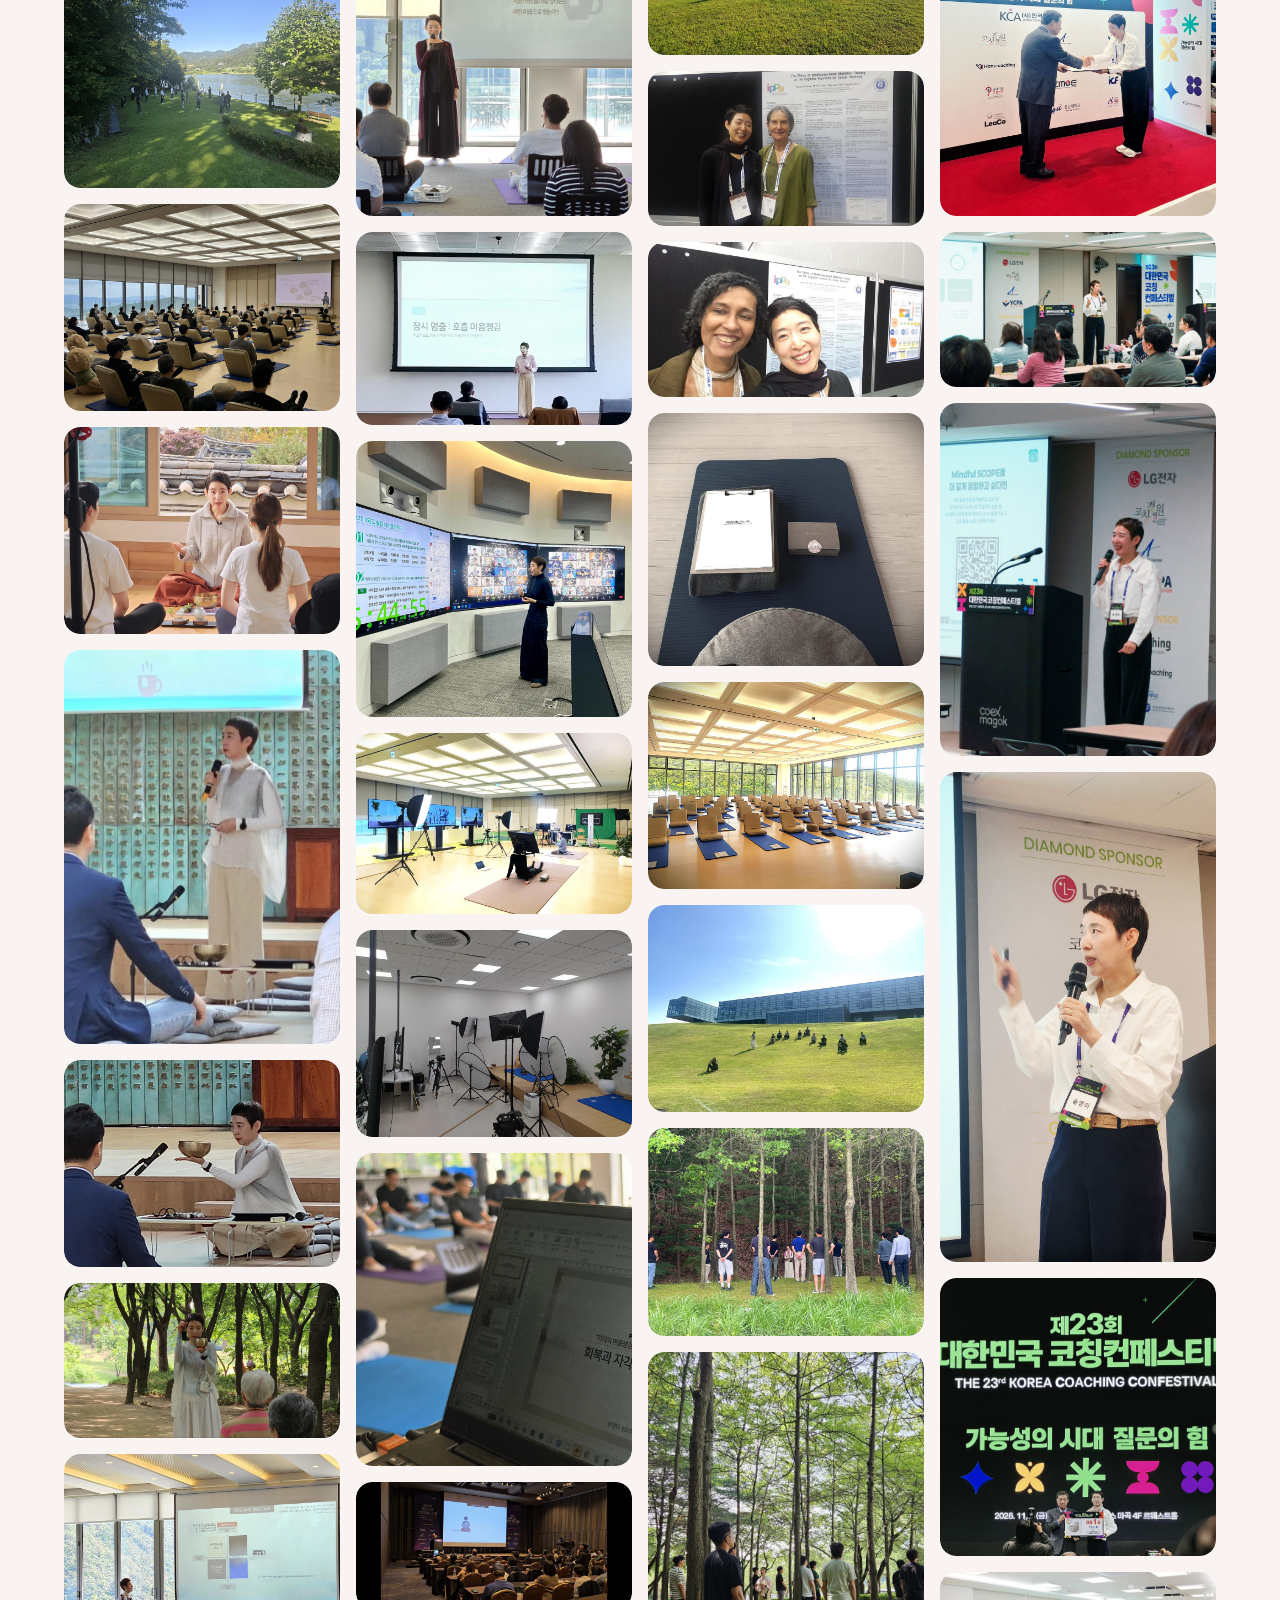
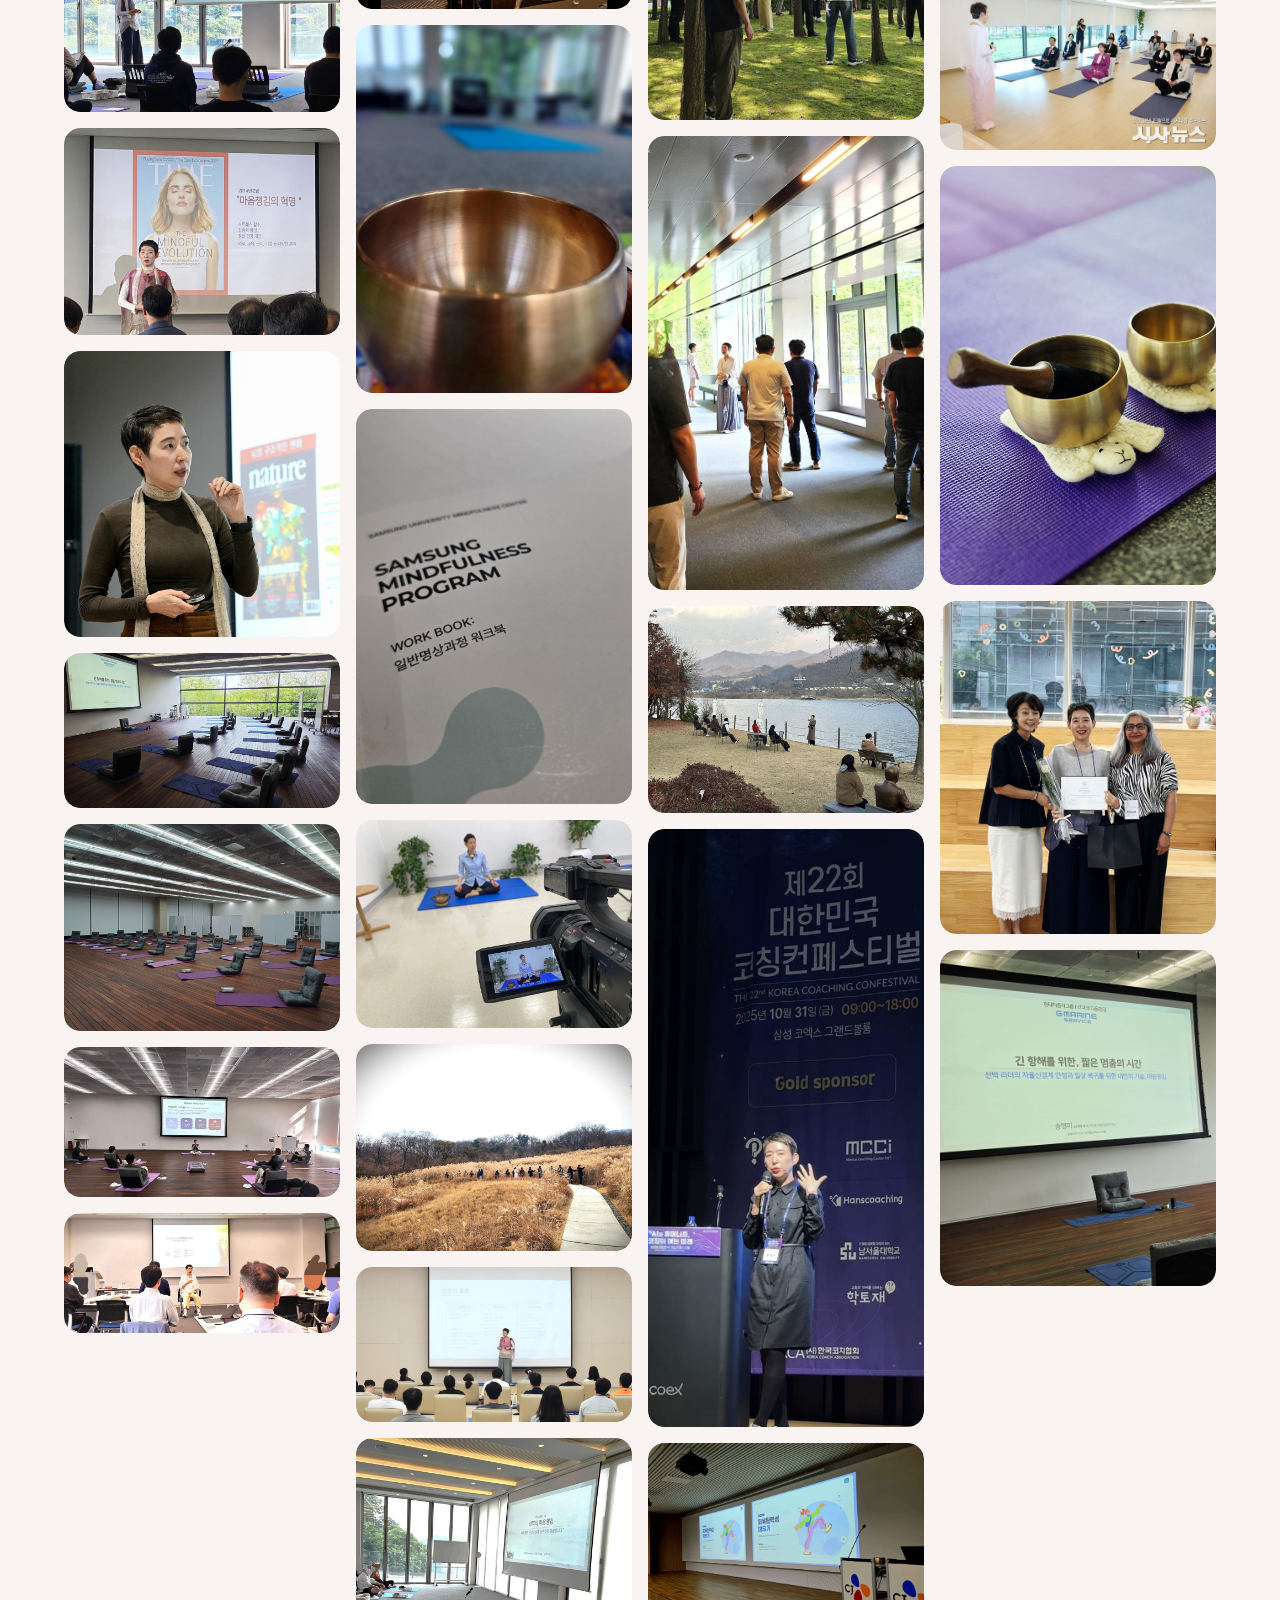
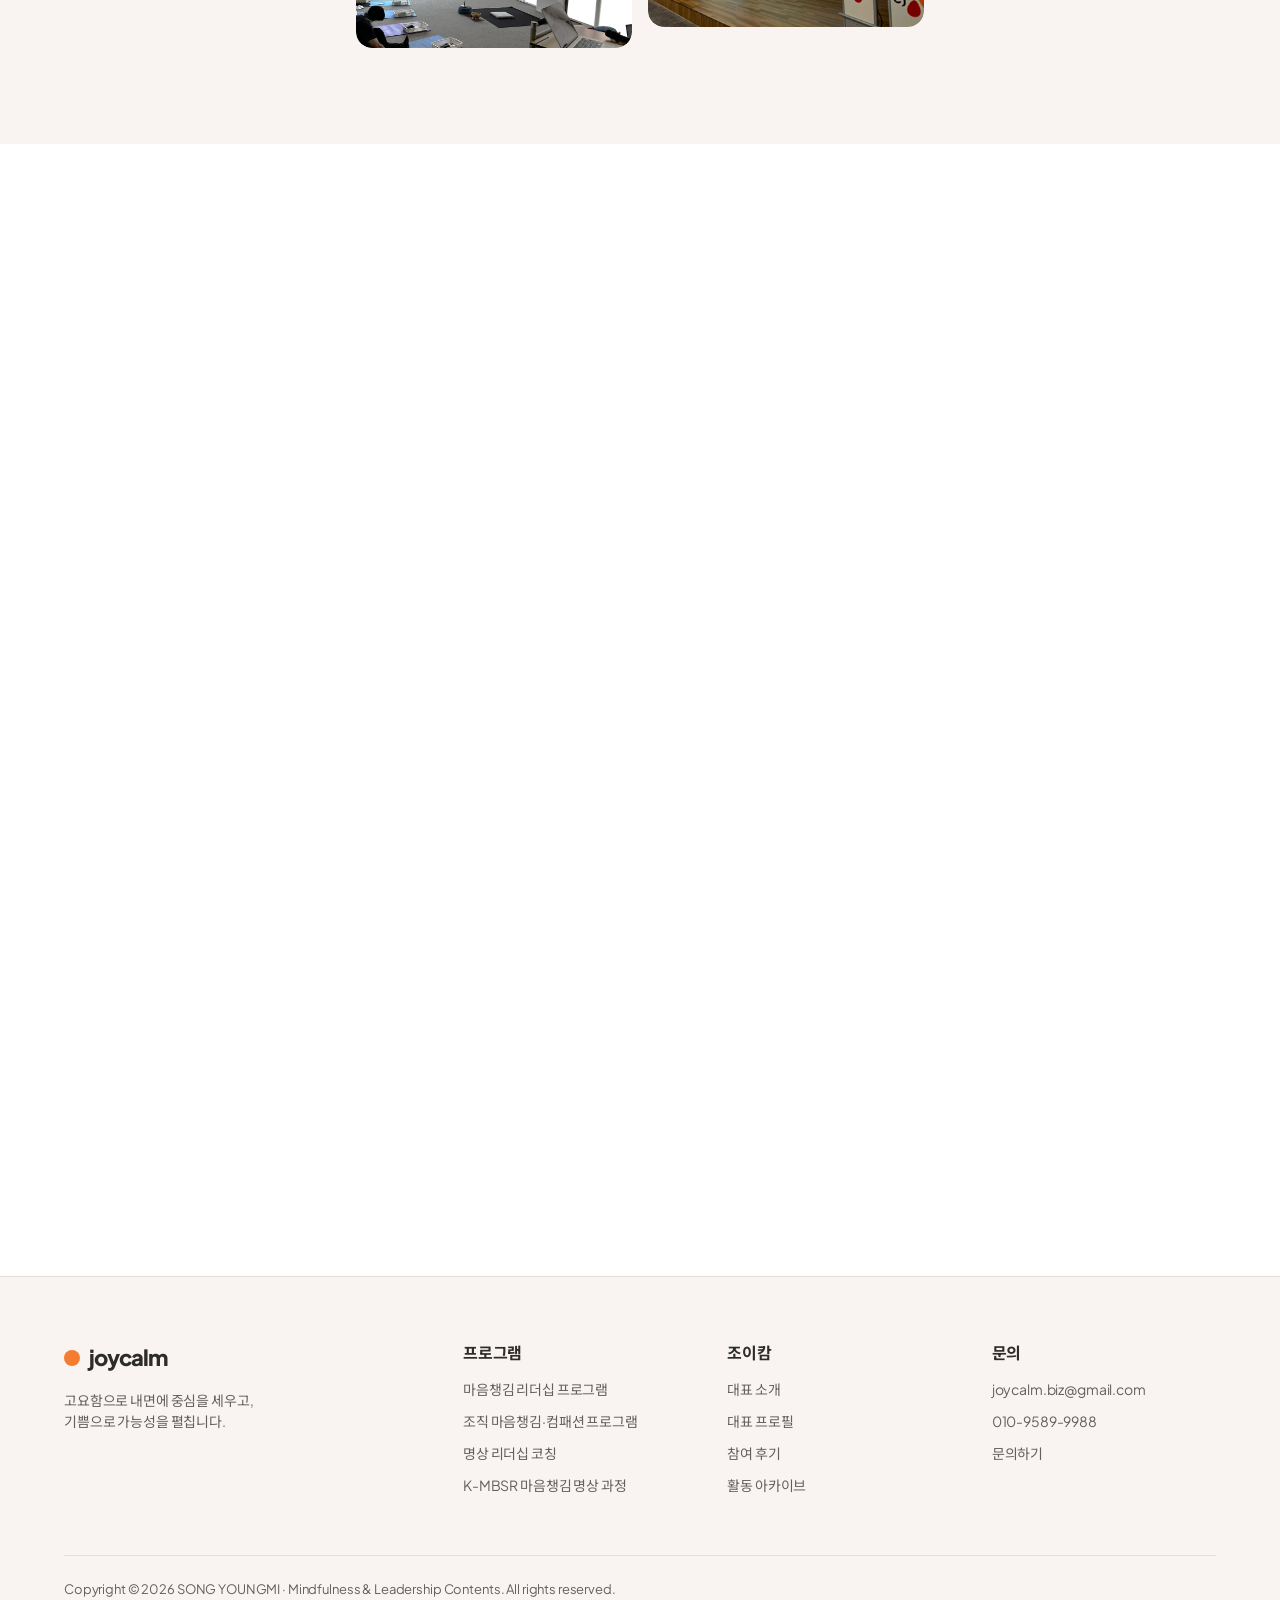
==== commit 280e1cef: "04 과정 기간 문구 변경 — 2027년 1월 7일~2월 18일 Co-Authored-By: Claude Sonnet 5.5 <noreply@anthropic.com>" ====
--- a/index.html
+++ b/index.html
@@ -31,7 +31,11 @@
 <link rel="preconnect" href="https://fonts.gstatic.com" crossorigin>
 <link href="https://fonts.googleapis.com/css2?family=Plus+Jakarta+Sans:wght@400;500;700;800&family=Noto+Sans+KR:wght@400;500;700&display=swap" rel="stylesheet">
 <link rel="stylesheet" href="styles.css">
-<link rel="icon" href="data:image/svg+xml,%3Csvg xmlns='http://www.w3.org/2000/svg' viewBox='0 0 32 32'%3E%3Crect width='32' height='32' rx='9' fill='%23f9f4f2'/%3E%3Ccircle cx='16' cy='16' r='7' fill='%23f47d31'/%3E%3C/svg%3E">
+<link rel="icon" type="image/png" sizes="48x48" href="/assets/icons/favicon-48.png">
+<link rel="apple-touch-icon" sizes="180x180" href="/assets/icons/apple-touch-icon.png">
+<link rel="manifest" href="/manifest.webmanifest">
+<meta name="theme-color" content="#f9f4f2">
+<meta name="apple-mobile-web-app-title" content="조이캄">
 
 <!-- 구조화 데이터 (검색엔진이 조직·프로그램 정보를 정확히 읽도록) -->
 <script type="application/ld+json">
@@ -395,7 +399,7 @@
         <p class="prog-en">Korean Mindfulness-Based Stress Reduction</p>
         <p>상담·코칭·교육 현장에서 마음챙김을 깊이 있게 활용하고 싶은 전문가와, 자신의 마음챙김 기반을 체계적으로 다지고 싶은 분들을 위한 공개 과정입니다.</p>
         <p>온라인 6회(Zoom)와 대면 집중수련 1회(서울)로 구성된 7회기 과정으로, 마음챙김 명상의 체계와 기본기를 순서대로 익힙니다.</p>
-        <p class="prog-meta"><span class="prog-tag">공개 과정</span>2026년 10월 22일 – 12월 10일(목) · 온라인 6회 + 대면 1회</p>
+        <p class="prog-meta"><span class="prog-tag">공개 과정</span>2027년 1월 7일(목) ~ 2월 18일(목) · 오전/저녁 · 온라인 6회+ 대면1회</p>
         <p class="prog-topics-label">7회기 커리큘럼</p>
         <ul class="topics">
           <li>먹기명상 · 바디스캔</li>
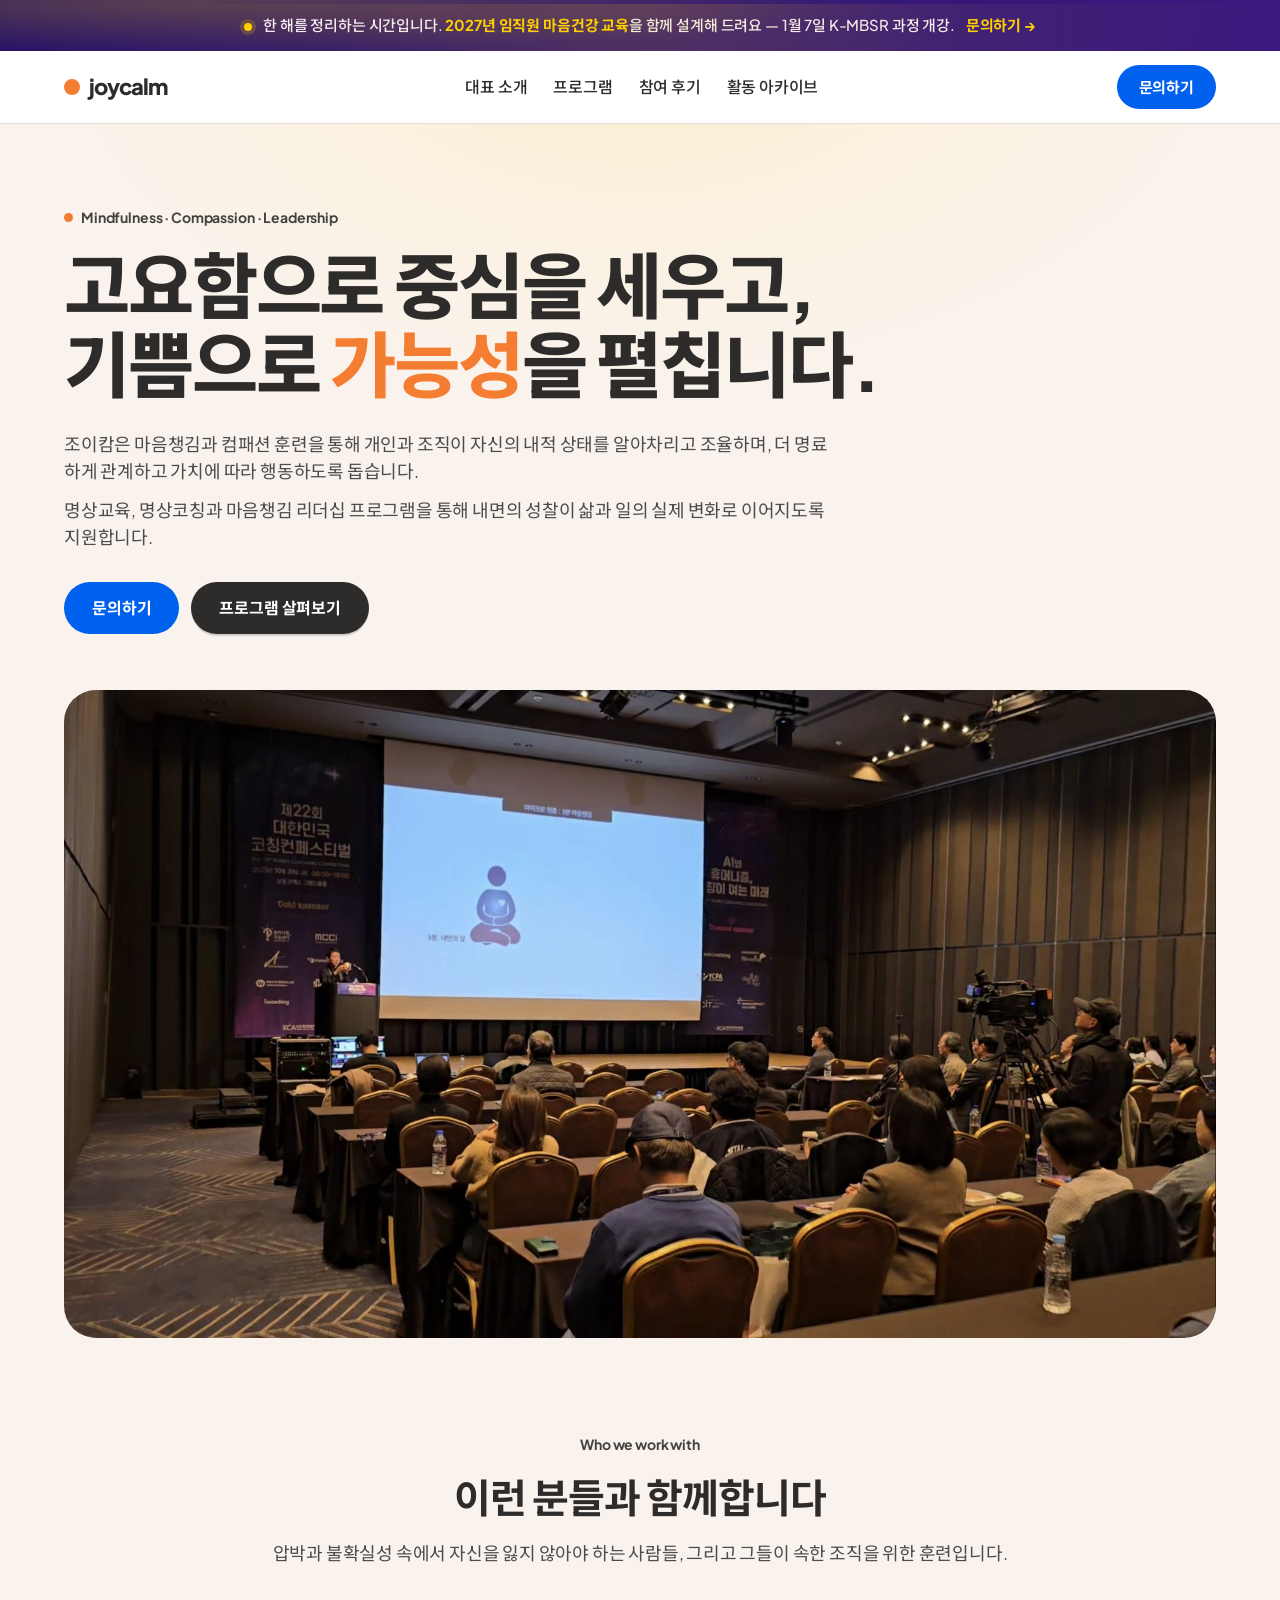
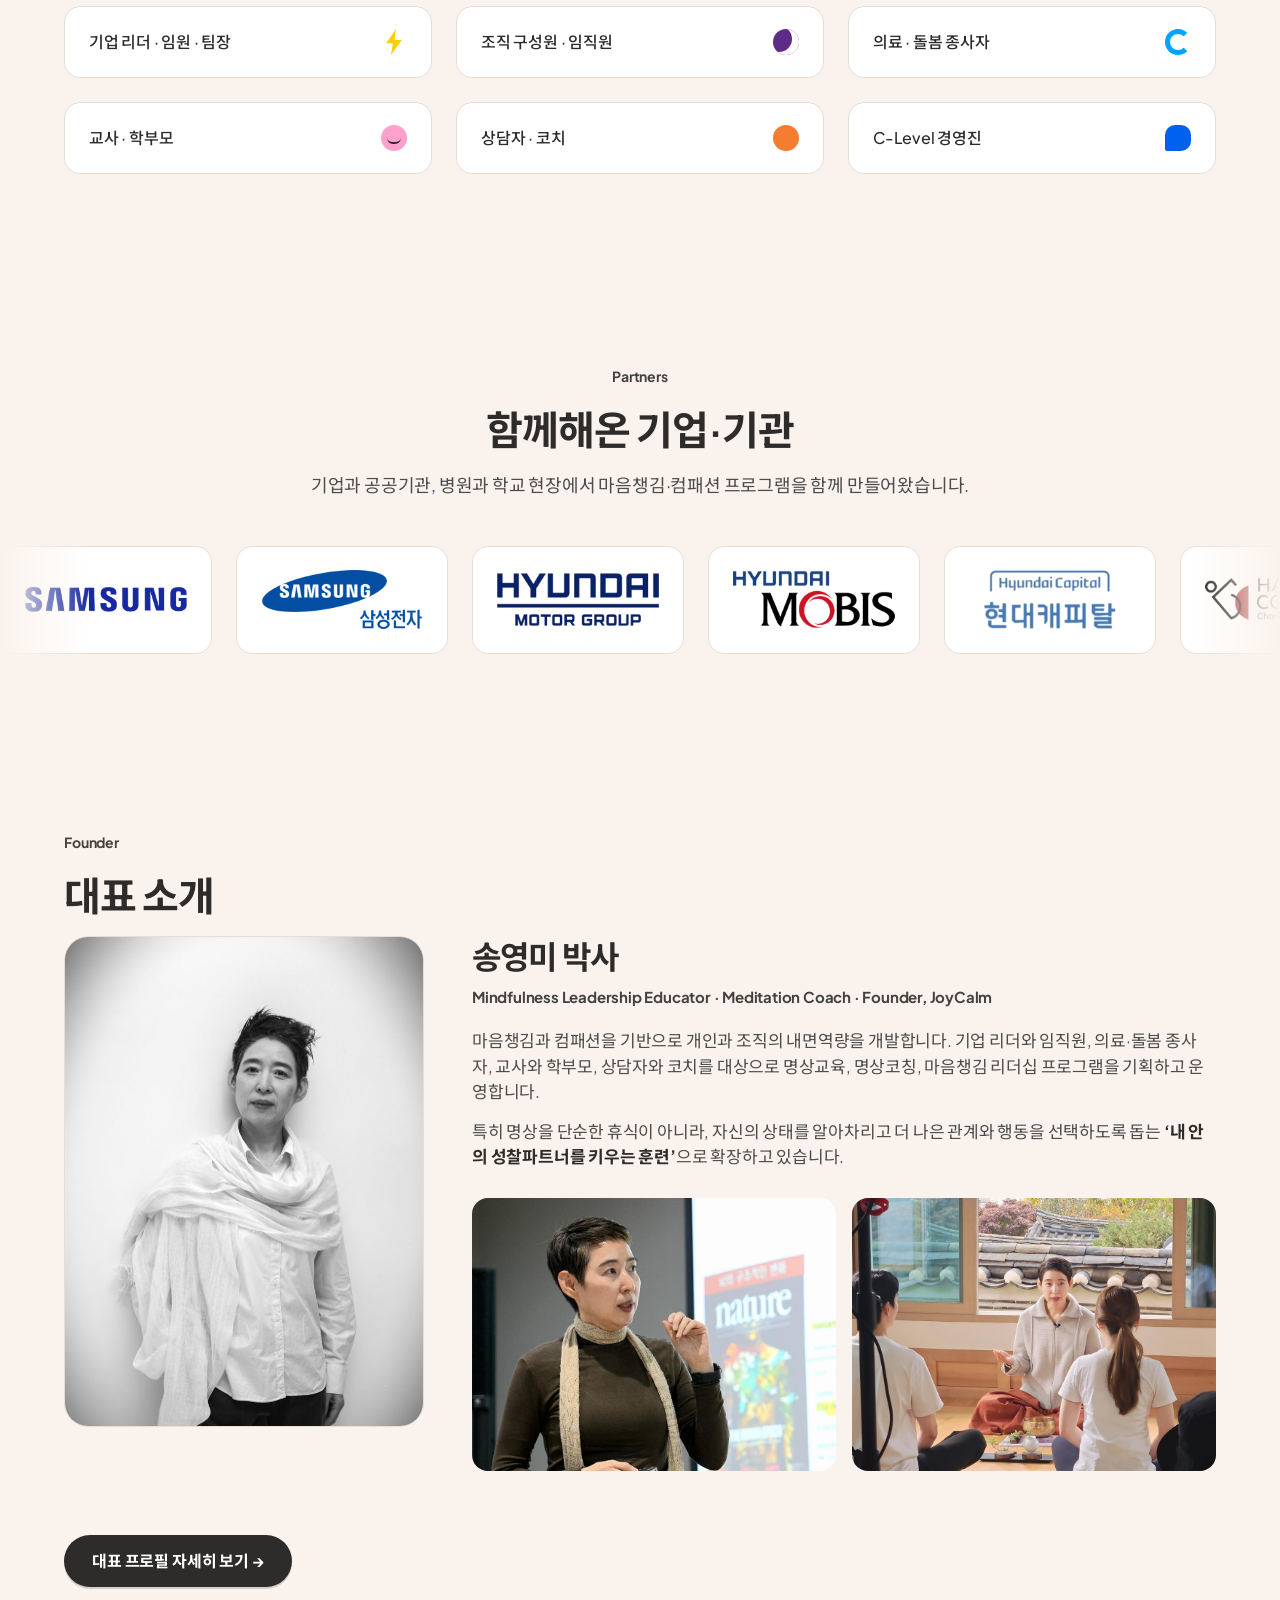
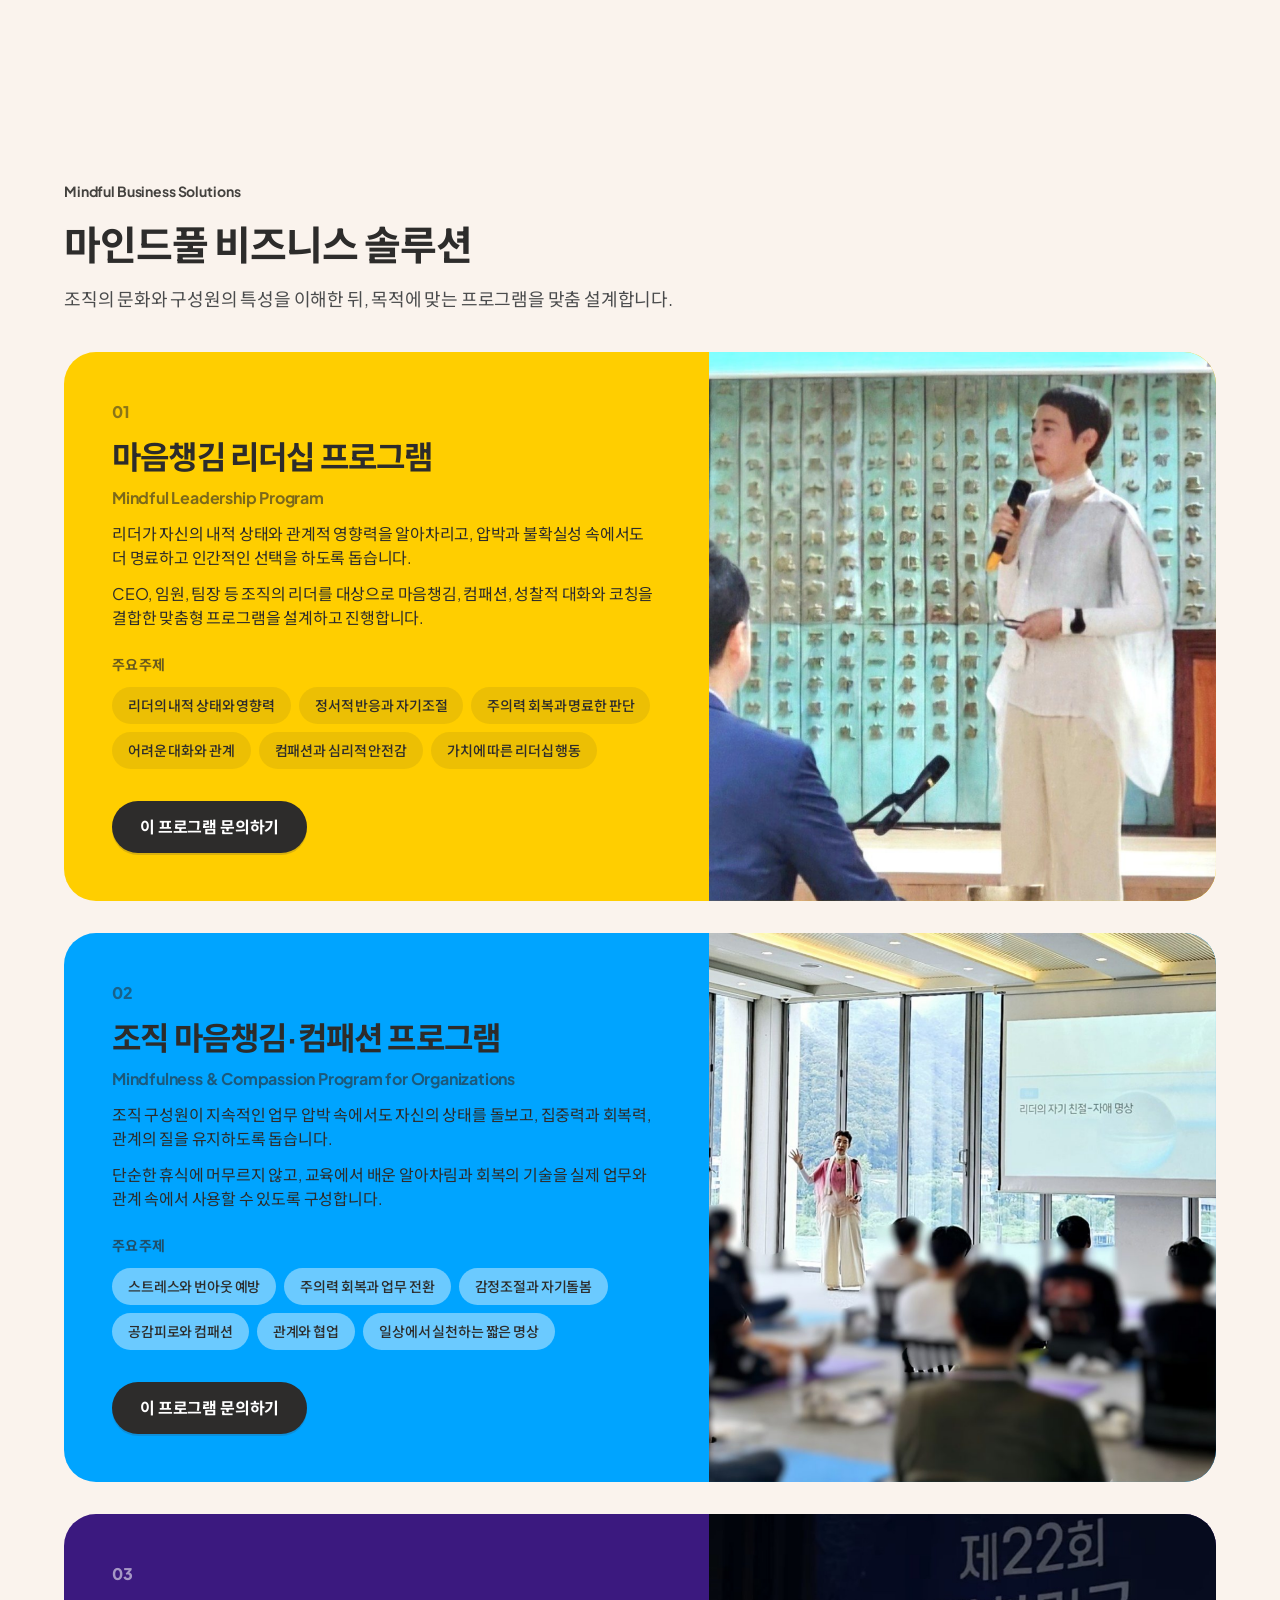
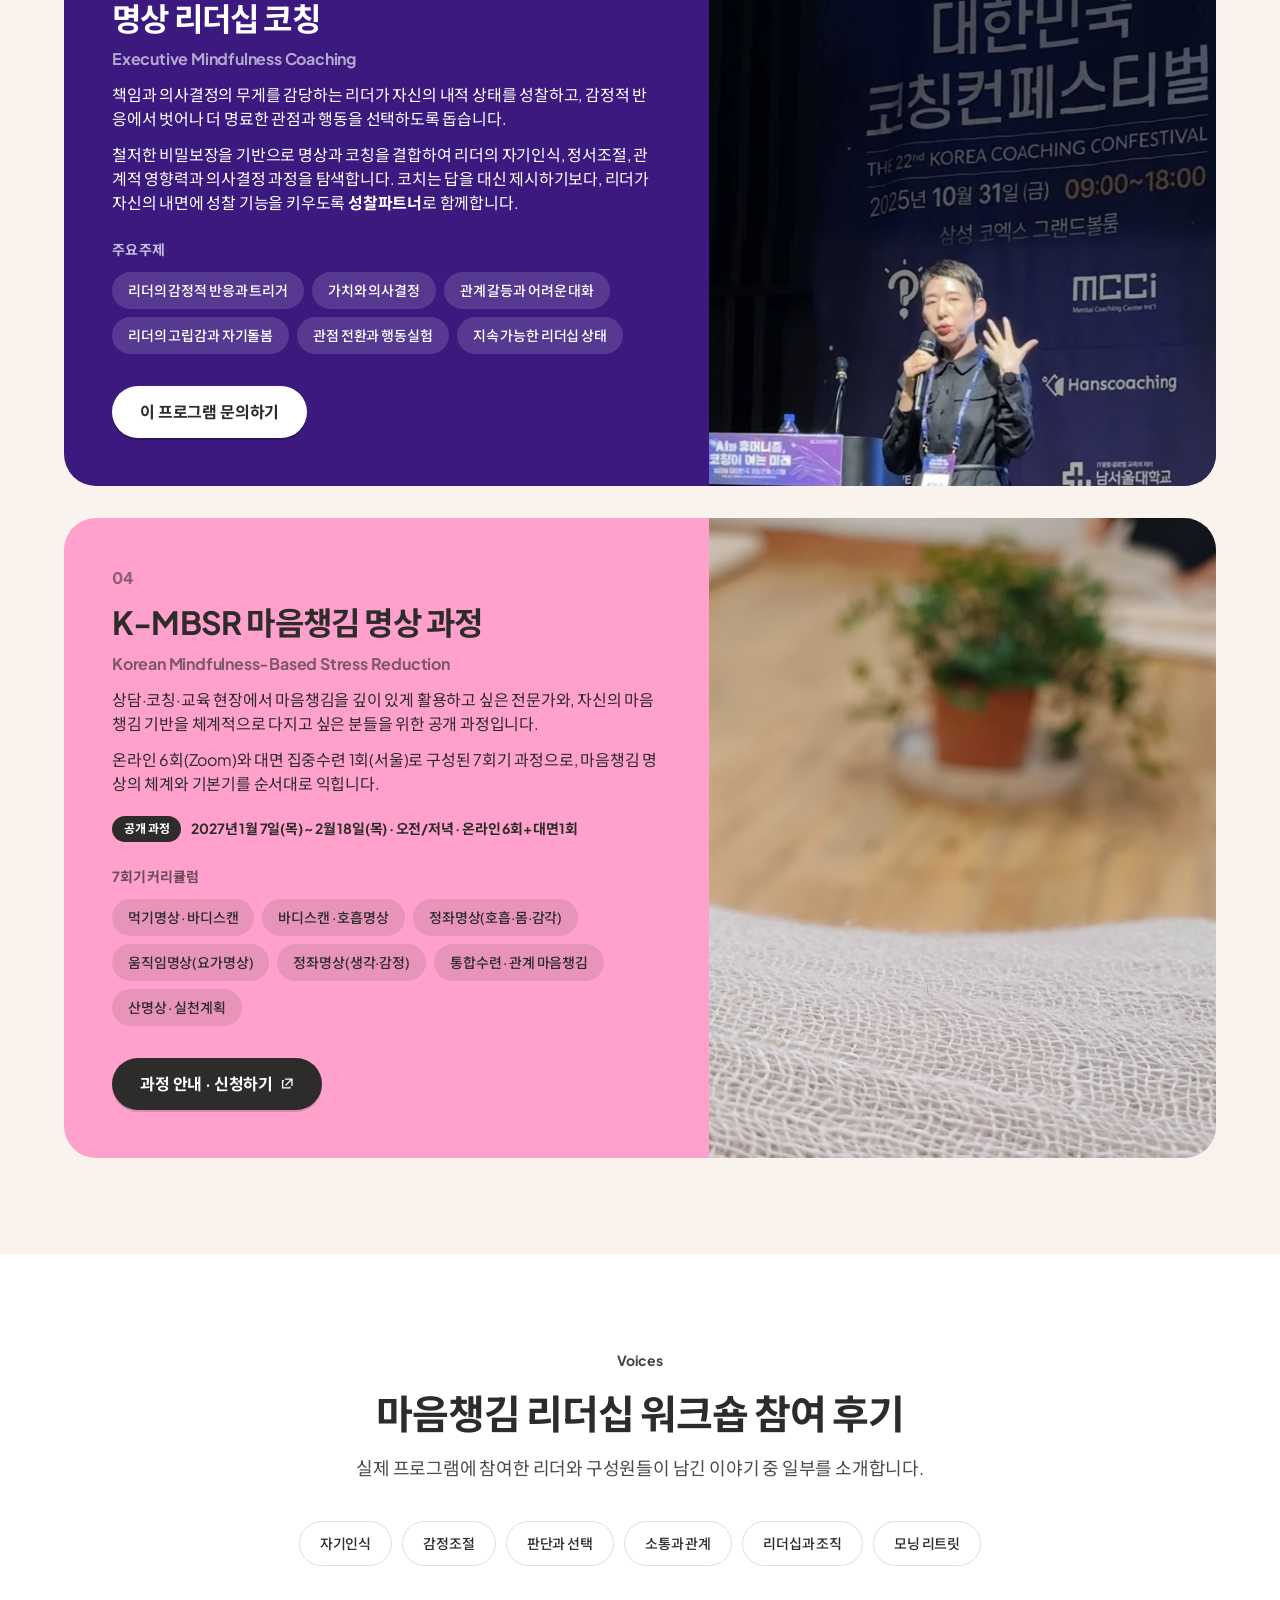
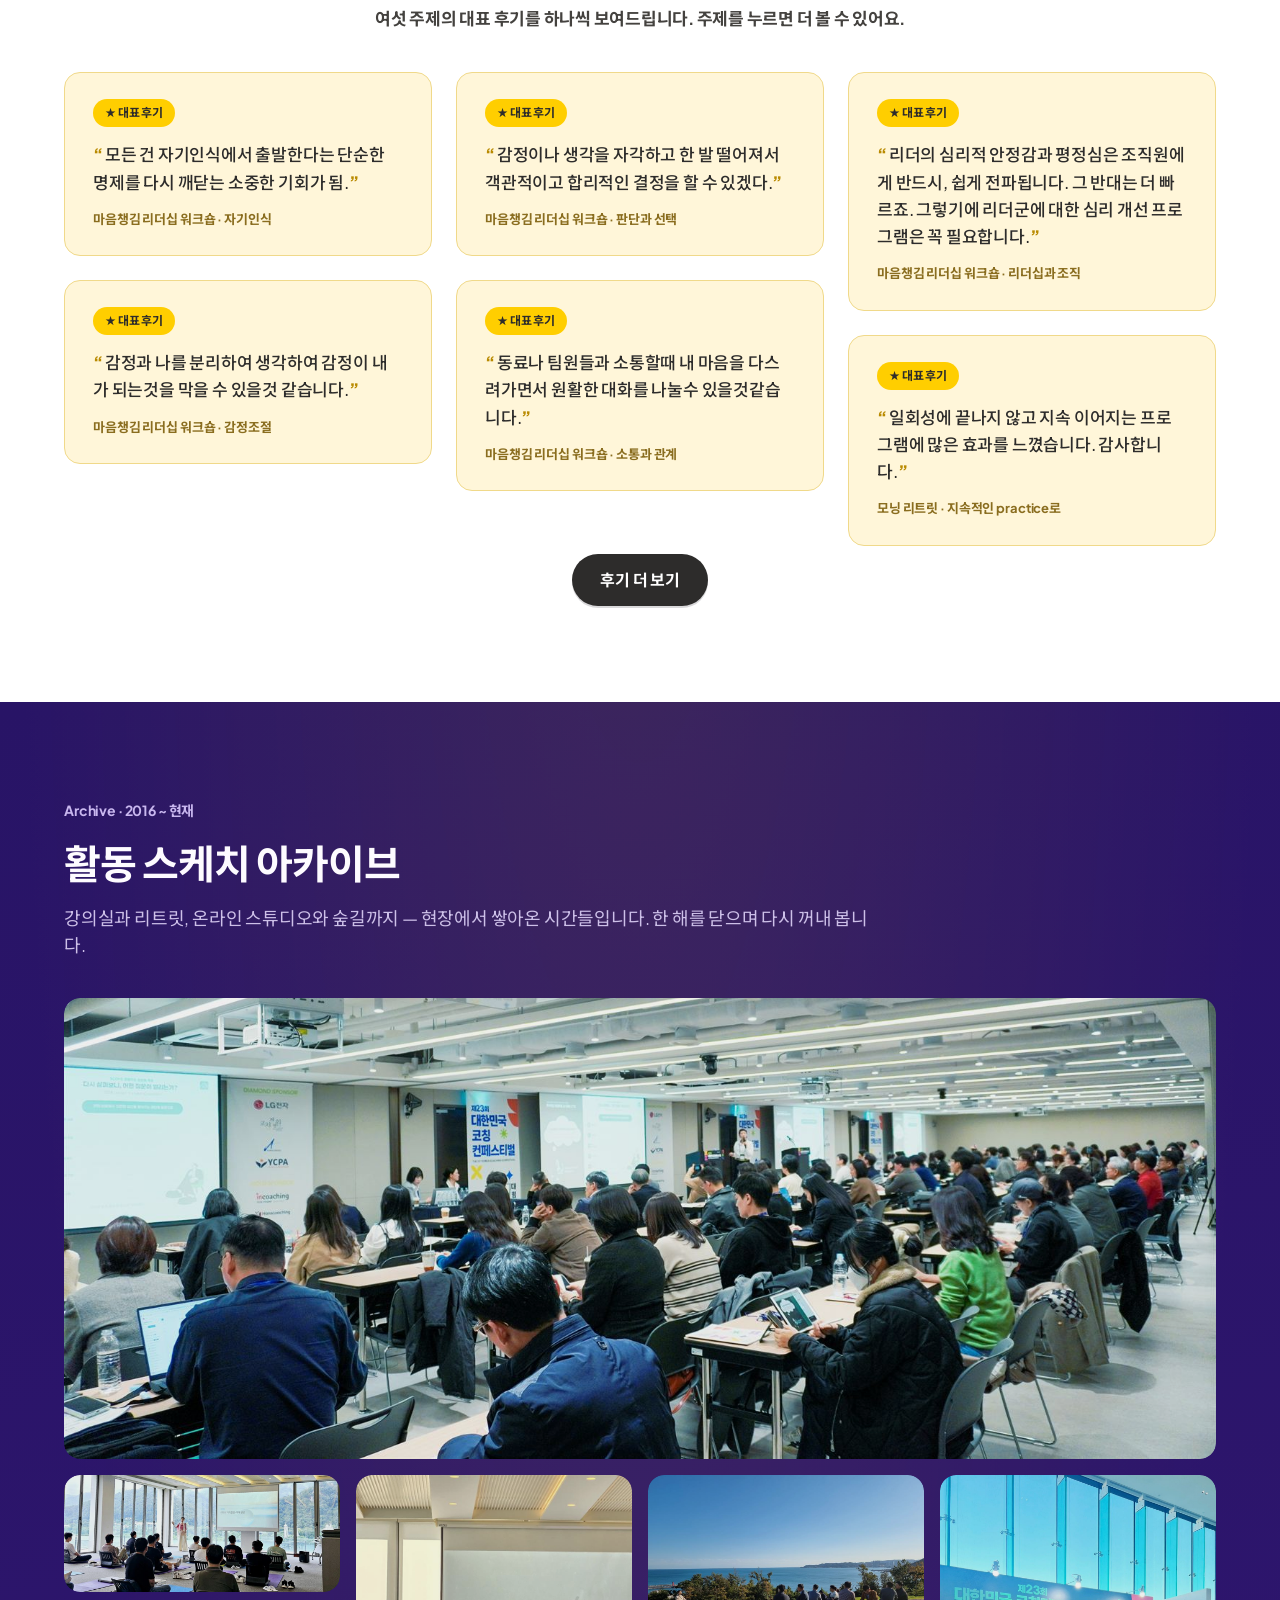
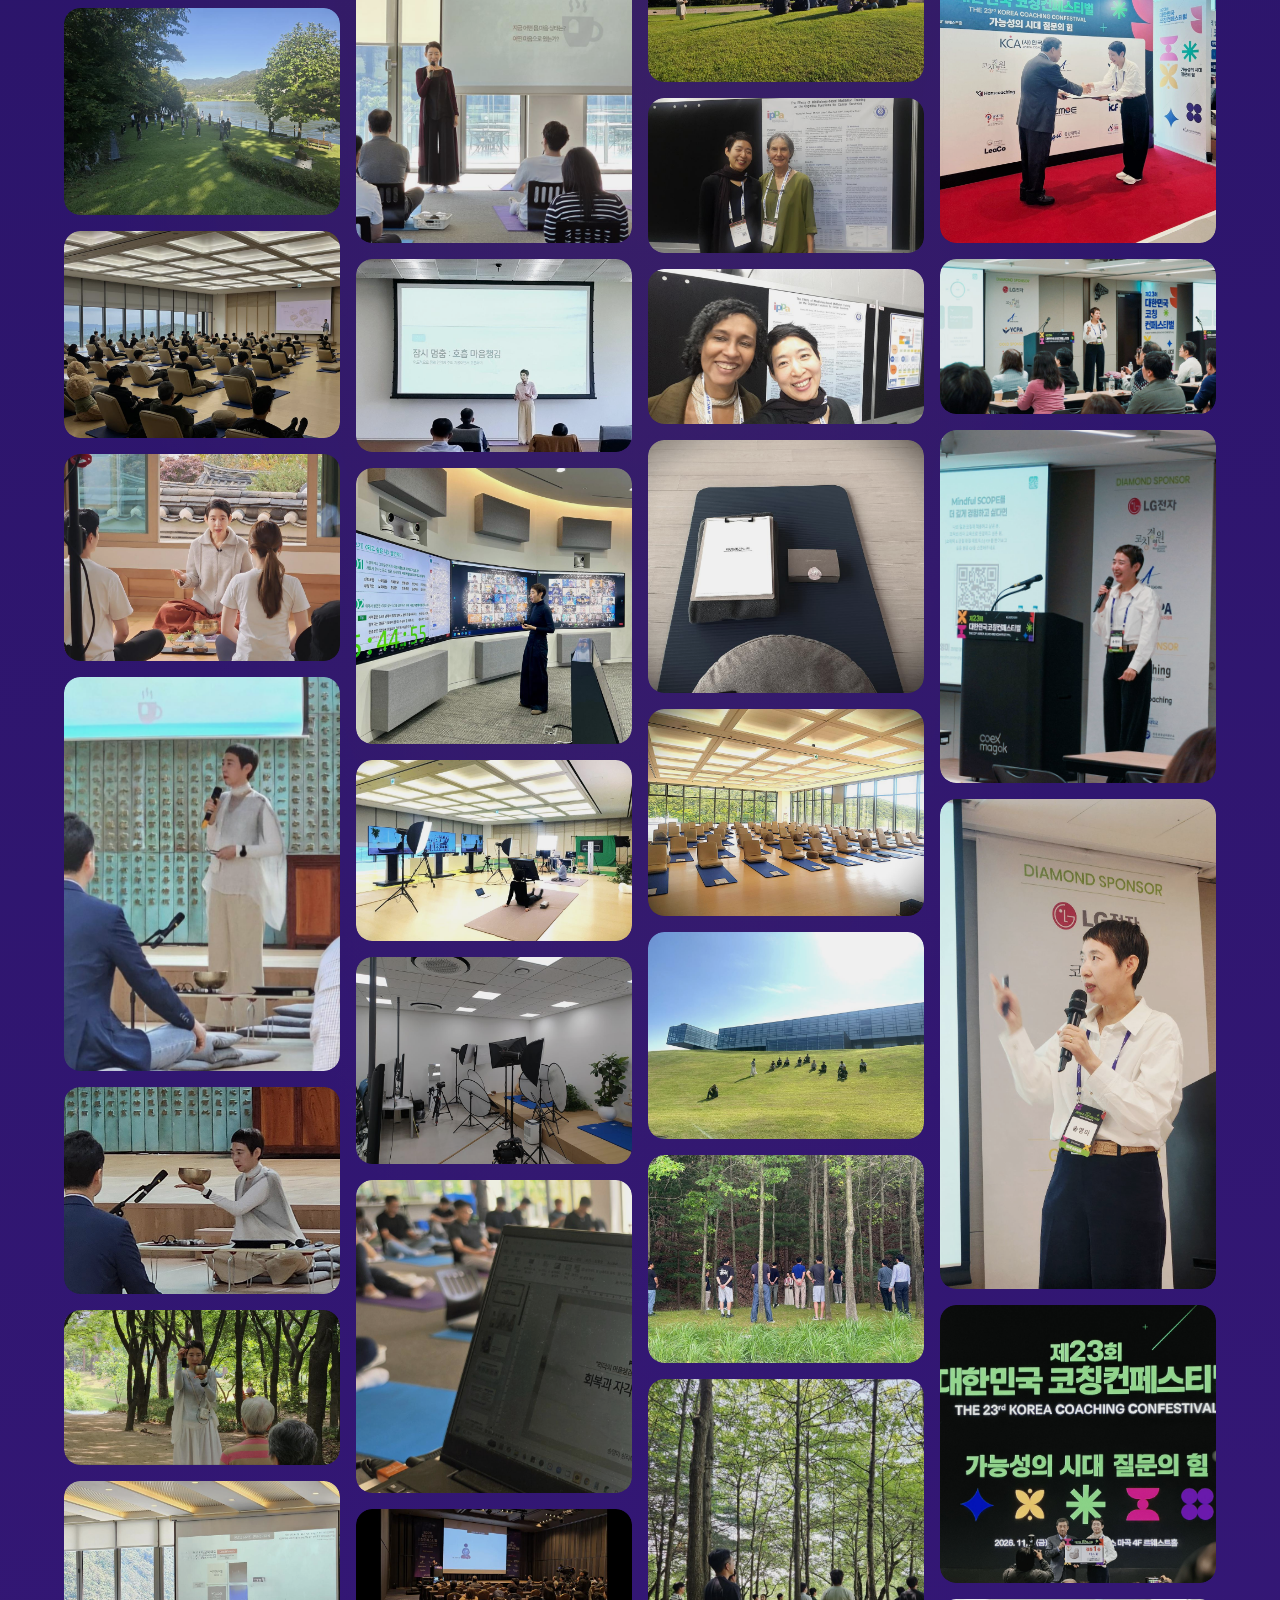
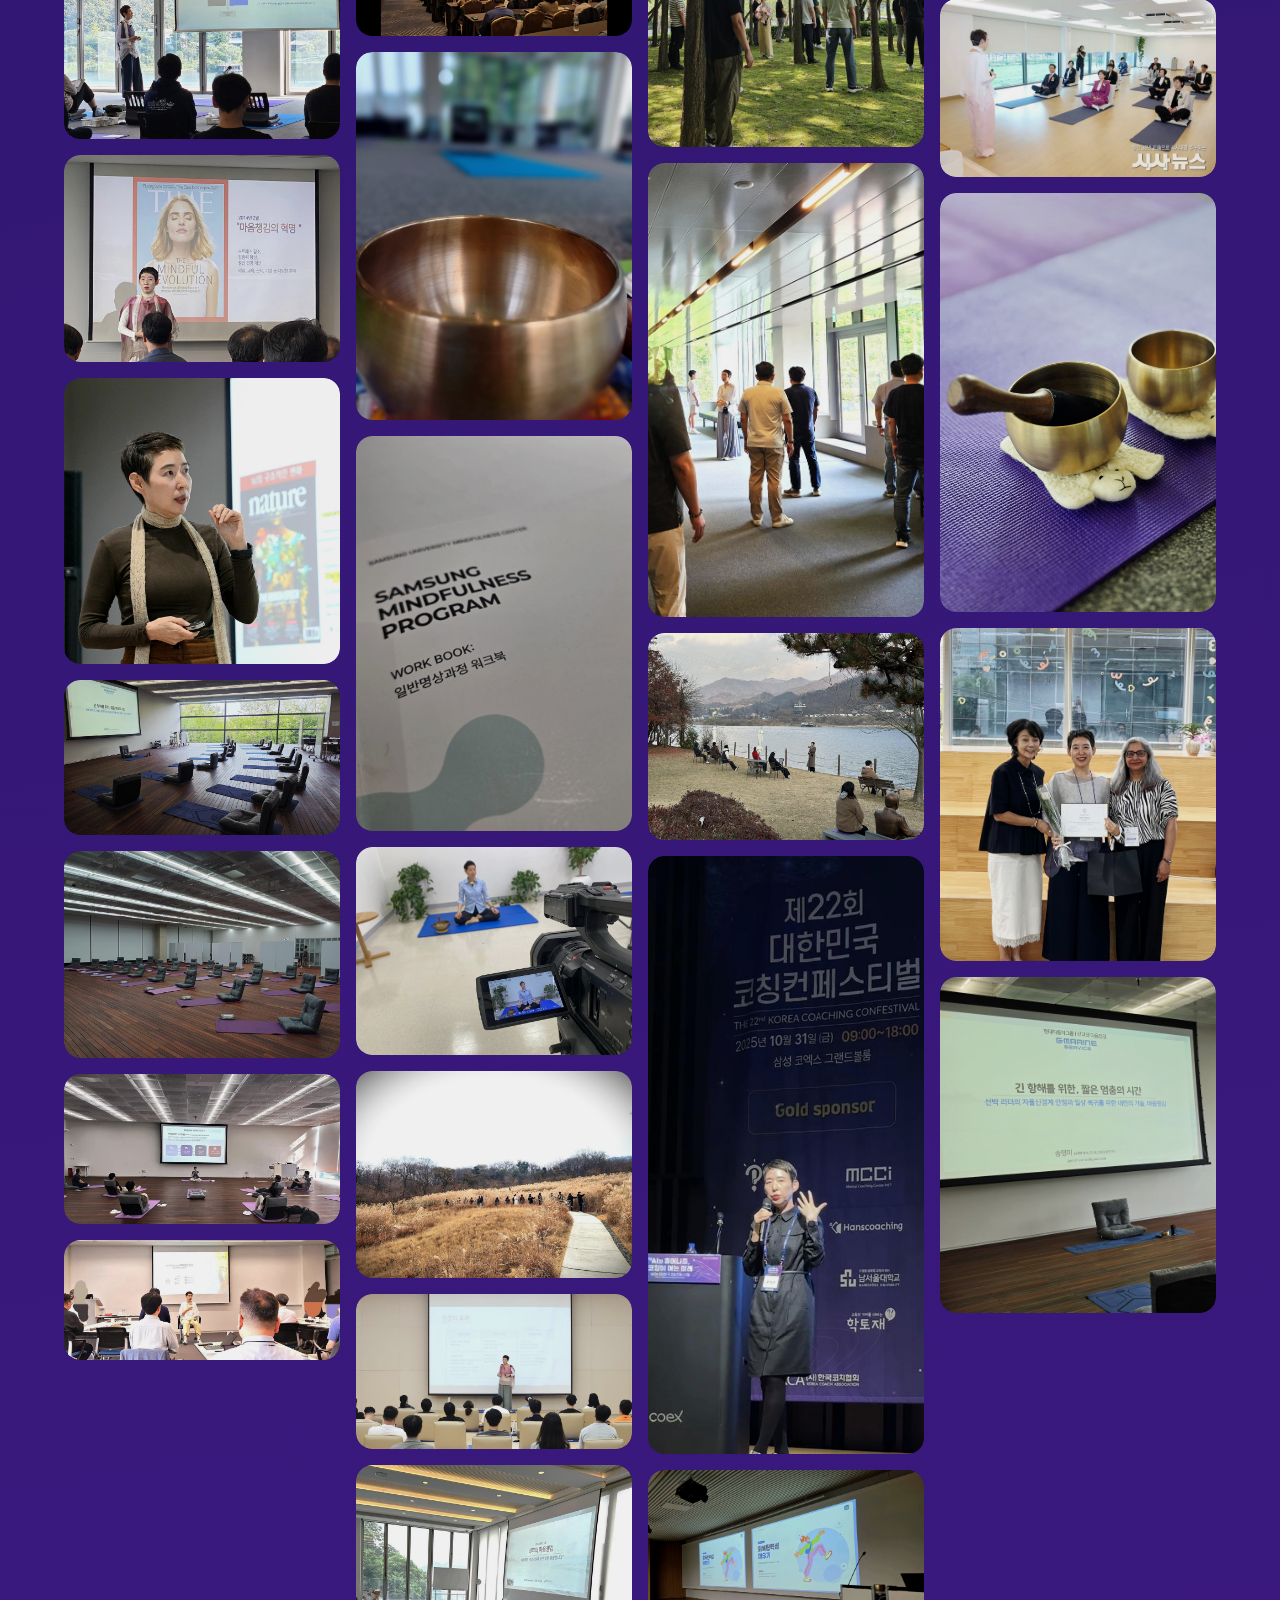
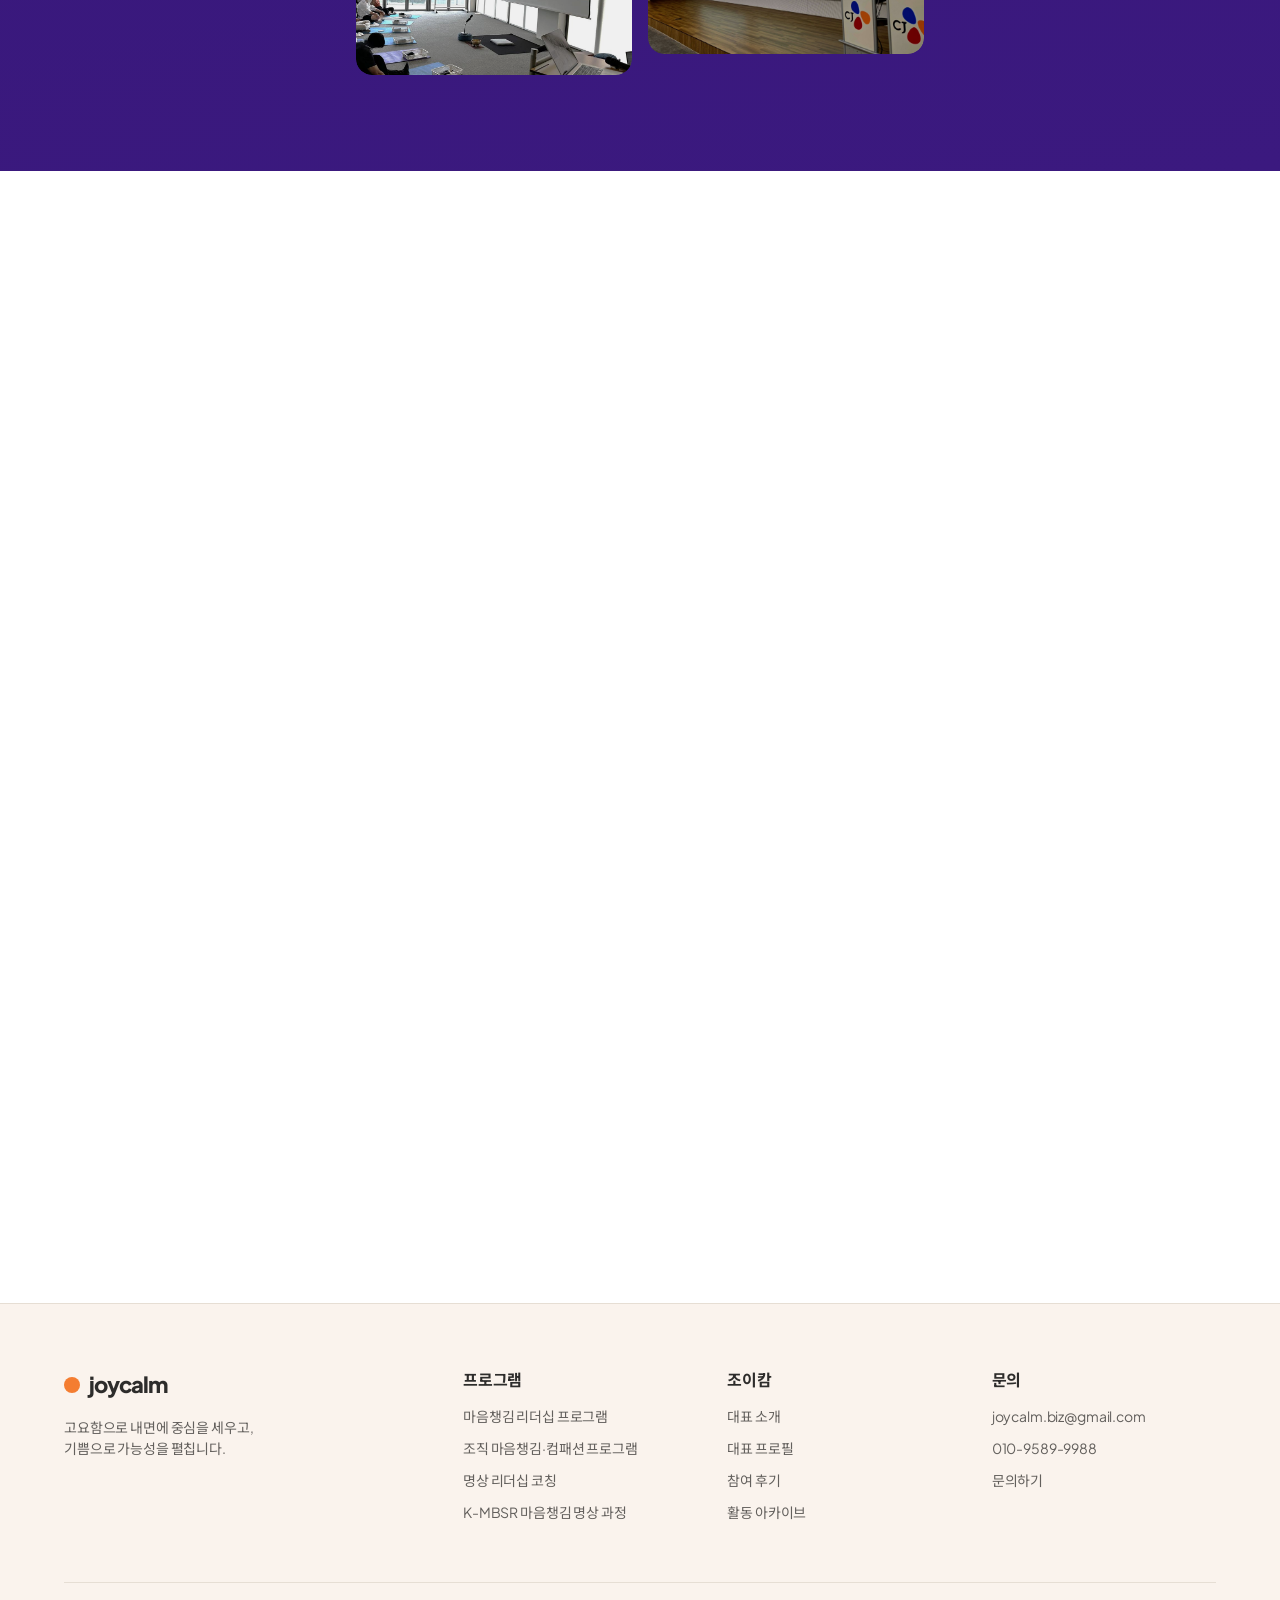
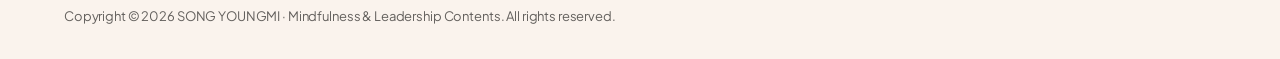
==== commit c3519b6f: "연말 시즌 테마 추가 — 겨울 저녁 톤, data-season 으로 토글 흔한 크리스마스 장식 대신 '한 해를 닫는 시간'이라는 맥락으로 접근. 새 색 없이 팔레트의 Deep In" ====
--- a/index.html
+++ b/index.html
@@ -133,14 +133,15 @@
 }
 </script>
 </head>
-<body>
+<!-- 연말 시즌 테마. 해가 바뀌면 data-season 속성만 지우면 원래대로 돌아옵니다. -->
+<body data-season="yearend">
 
 <!-- ══════════ 상단 안내 배너 ══════════ -->
 <div class="banner">
   <div class="banner-inner">
     <span class="banner-dot" aria-hidden="true"></span>
-    기업·기관 담당자를 위한 <strong>커피챗</strong>을 진행합니다 — 프로그램 방향을 함께 설계해 드려요.
-    <a href="#contact">신청하기 →</a>
+    한 해를 정리하는 시간입니다. <strong>2027년 임직원 마음건강 교육</strong>을 함께 설계해 드려요 — 1월 7일 K-MBSR 과정 개강.
+    <a href="#contact">문의하기 →</a>
   </div>
 </div>
 
@@ -541,7 +542,7 @@
   <div class="wrap">
     <p class="eyebrow">Archive · 2016 ~ 현재</p>
     <h2 class="heading-lg">활동 스케치 아카이브</h2>
-    <p class="section-lead">강의실과 리트릿, 온라인 스튜디오와 숲길까지 — 현장에서 쌓아온 시간들입니다.</p>
+    <p class="section-lead">강의실과 리트릿, 온라인 스튜디오와 숲길까지 — 현장에서 쌓아온 시간들입니다. 한 해를 닫으며 다시 꺼내 봅니다.</p>
 
     <div class="gallery" id="gallery">
       <button class="gitem gitem-wide" data-src="assets/gallery/g50.jpg"><img src="assets/gallery/g50.jpg" alt="조이캄 활동 기록" loading="lazy"></button>
--- a/styles.css
+++ b/styles.css
@@ -777,3 +777,64 @@
   .marquee{ overflow-x:auto; }
   .marquee-set:last-child{ display:none; }
 }
+
+/* ═══════════════════════════════════════════
+   연말 시즌 테마 (겨울 저녁)
+   ───────────────────────────────────────────
+   index.html 의 <body data-season="yearend"> 로 켜집니다.
+   해가 바뀌면 그 속성만 지우면 전부 원래대로 돌아옵니다.
+   새 색은 쓰지 않고 팔레트의 Deep Indigo / Twilight Violet /
+   Sunbeam Yellow 만 조합했습니다.
+   ═══════════════════════════════════════════ */
+
+[data-season="yearend"]{
+  /* 크림 바탕을 아주 미세하게 따뜻한 쪽으로 */
+  --page-cream:#faf3ed;
+  --linen:#e6ded4;
+
+  --winter-night:#281466;       /* Twilight Violet */
+  --winter-dusk:#3b197f;        /* Deep Indigo */
+  --winter-candle:#ffce00;      /* Sunbeam Yellow — 촛불 */
+}
+
+/* ─── 상단 배너: 노란 낮 → 겨울 저녁 ─── */
+[data-season="yearend"] .banner{
+  background:
+    radial-gradient(120% 220% at 15% 0%, rgba(255,206,0,.22) 0%, rgba(255,206,0,0) 46%),
+    linear-gradient(100deg, var(--winter-night) 0%, var(--winter-dusk) 100%);
+  color:#f3eefc;
+}
+[data-season="yearend"] .banner strong{ color:var(--winter-candle); }
+[data-season="yearend"] .banner-dot{
+  background:var(--winter-candle);
+  box-shadow:0 0 0 4px rgba(255,206,0,.18);   /* 작은 촛불 */
+}
+[data-season="yearend"] .banner a{ color:var(--winter-candle); }
+
+/* ─── 히어로: 위쪽에 은은한 촛불빛 번짐 ─── */
+[data-season="yearend"] .hero{ position:relative; }
+[data-season="yearend"] .hero::before{
+  content:"";
+  position:absolute; inset:-120px 0 auto 0; height:560px;
+  background:radial-gradient(70% 100% at 50% 0%, rgba(255,206,0,.16) 0%, rgba(255,206,0,.05) 38%, rgba(255,206,0,0) 72%);
+  pointer-events:none; z-index:0;
+}
+[data-season="yearend"] .hero > .wrap{ position:relative; z-index:1; }
+
+/* ─── 아카이브: 한 해를 돌아보는 '밤의 갤러리' ─── */
+[data-season="yearend"] #archive{
+  background:
+    radial-gradient(90% 120% at 50% -10%, rgba(255,206,0,.10) 0%, rgba(255,206,0,0) 55%),
+    linear-gradient(170deg, var(--winter-night) 0%, var(--winter-dusk) 100%);
+}
+[data-season="yearend"] #archive .eyebrow{ color:#c9b8ef; }
+[data-season="yearend"] #archive .eyebrow-dot{ background:var(--winter-candle); }
+[data-season="yearend"] #archive .heading-lg{ color:#fdfbff; }
+[data-season="yearend"] #archive .section-lead{ color:#cdc0e8; }
+[data-season="yearend"] #archive .gitem img{
+  filter:brightness(.94) saturate(.96);
+  transition:transform .3s ease, filter .3s ease;
+}
+[data-season="yearend"] #archive .gitem:hover img{
+  filter:brightness(1.06) saturate(1.02);
+}
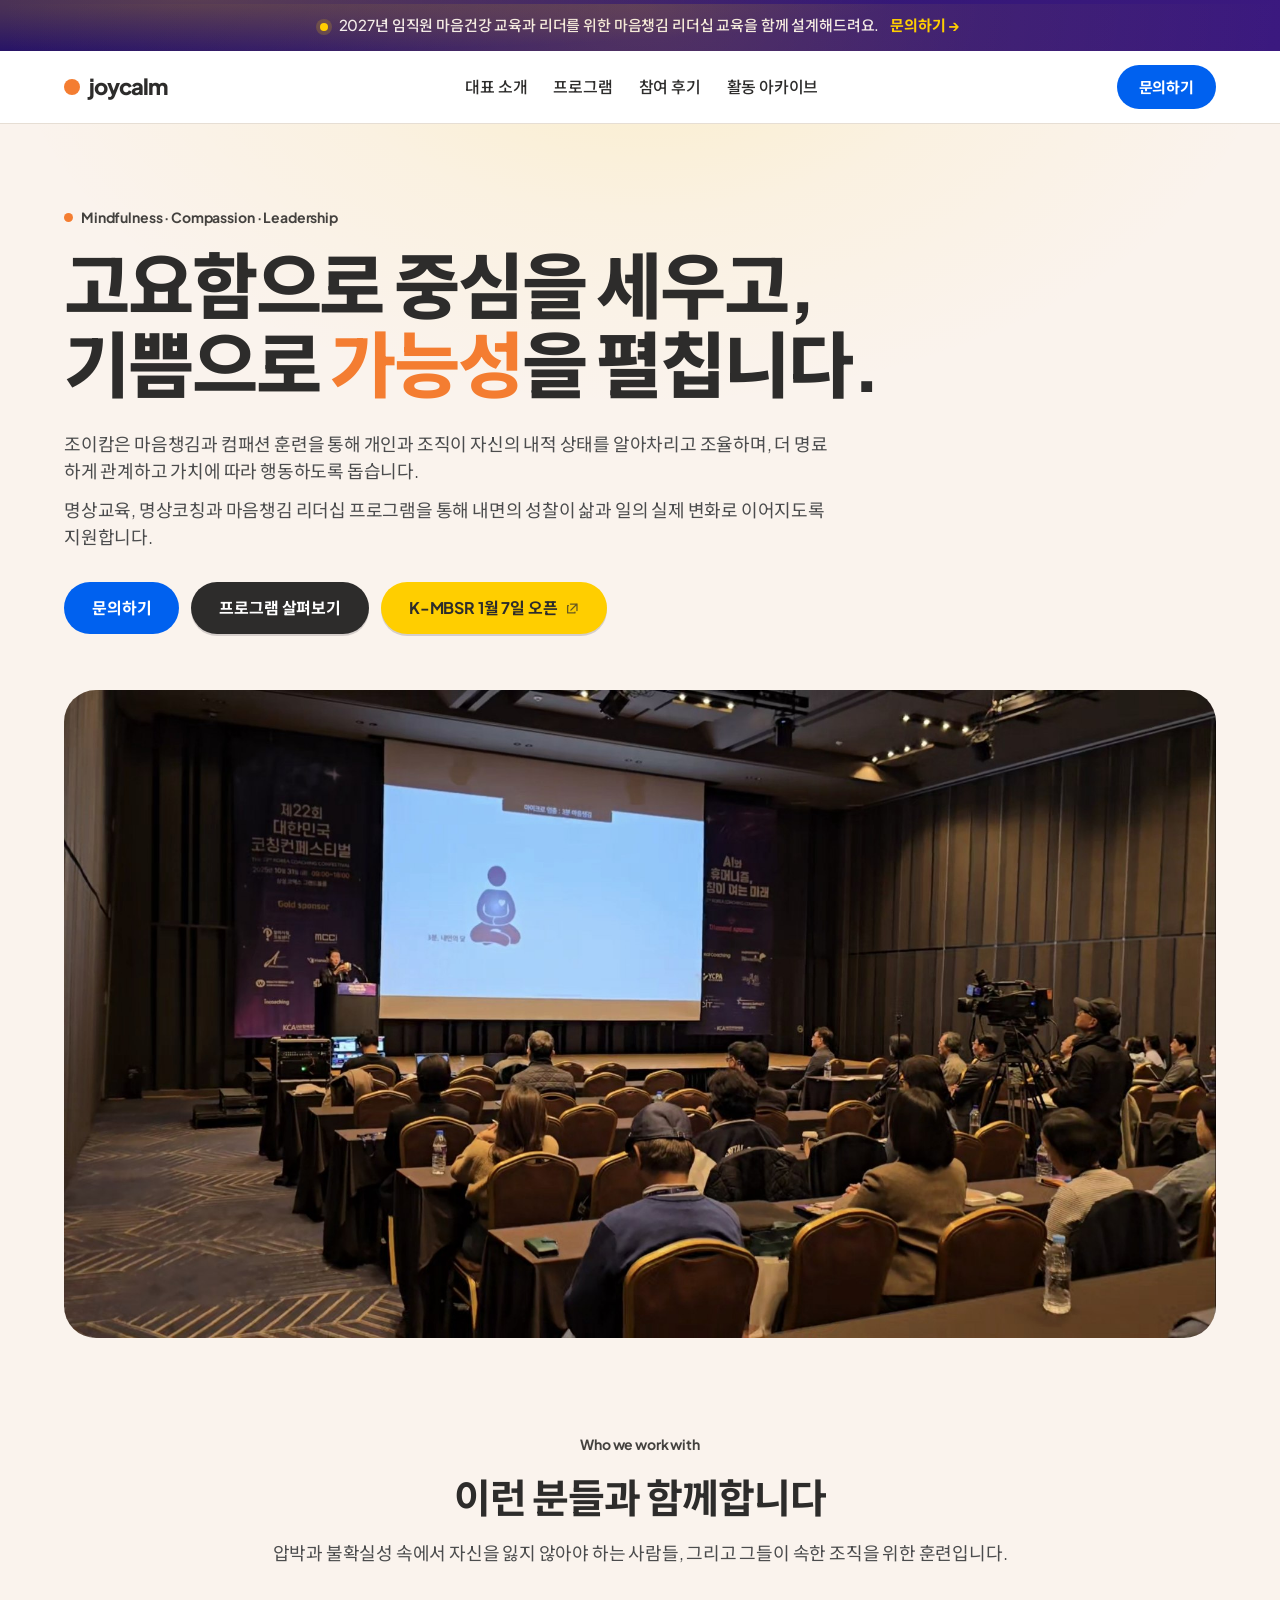
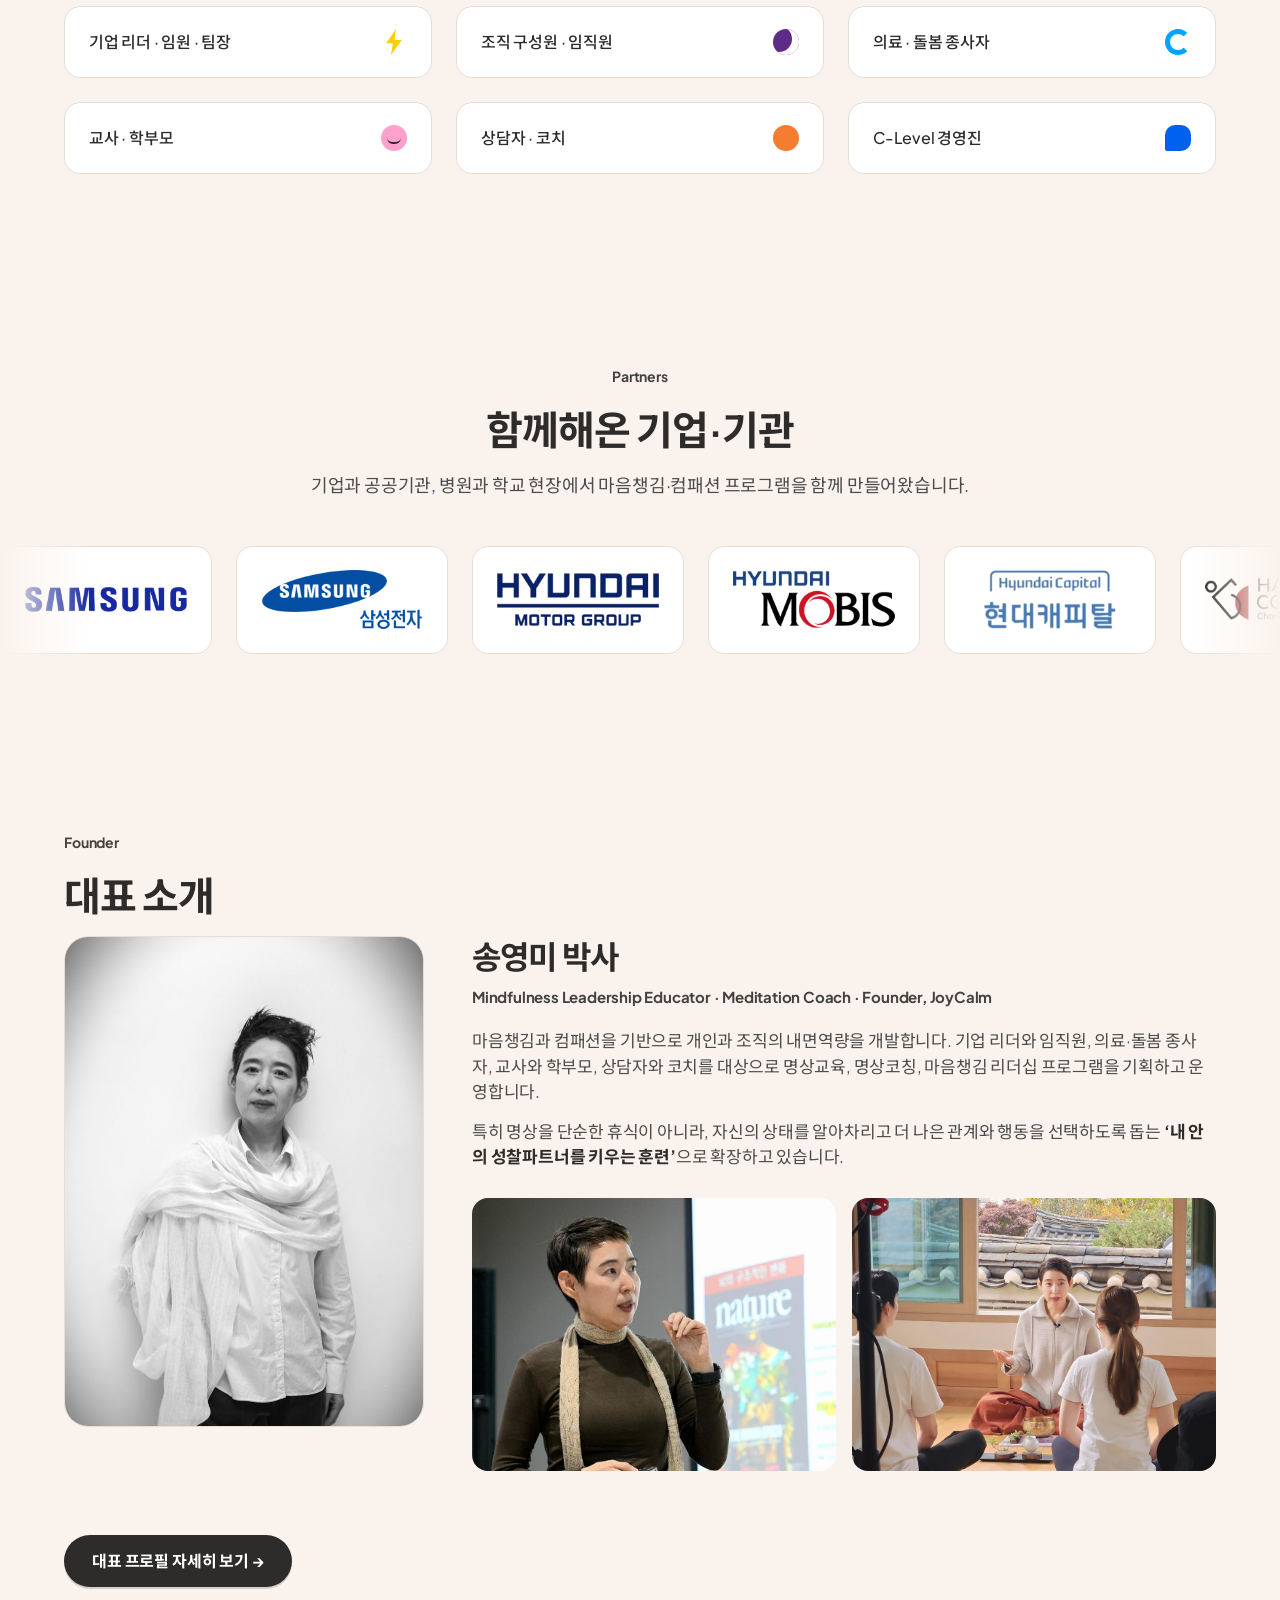
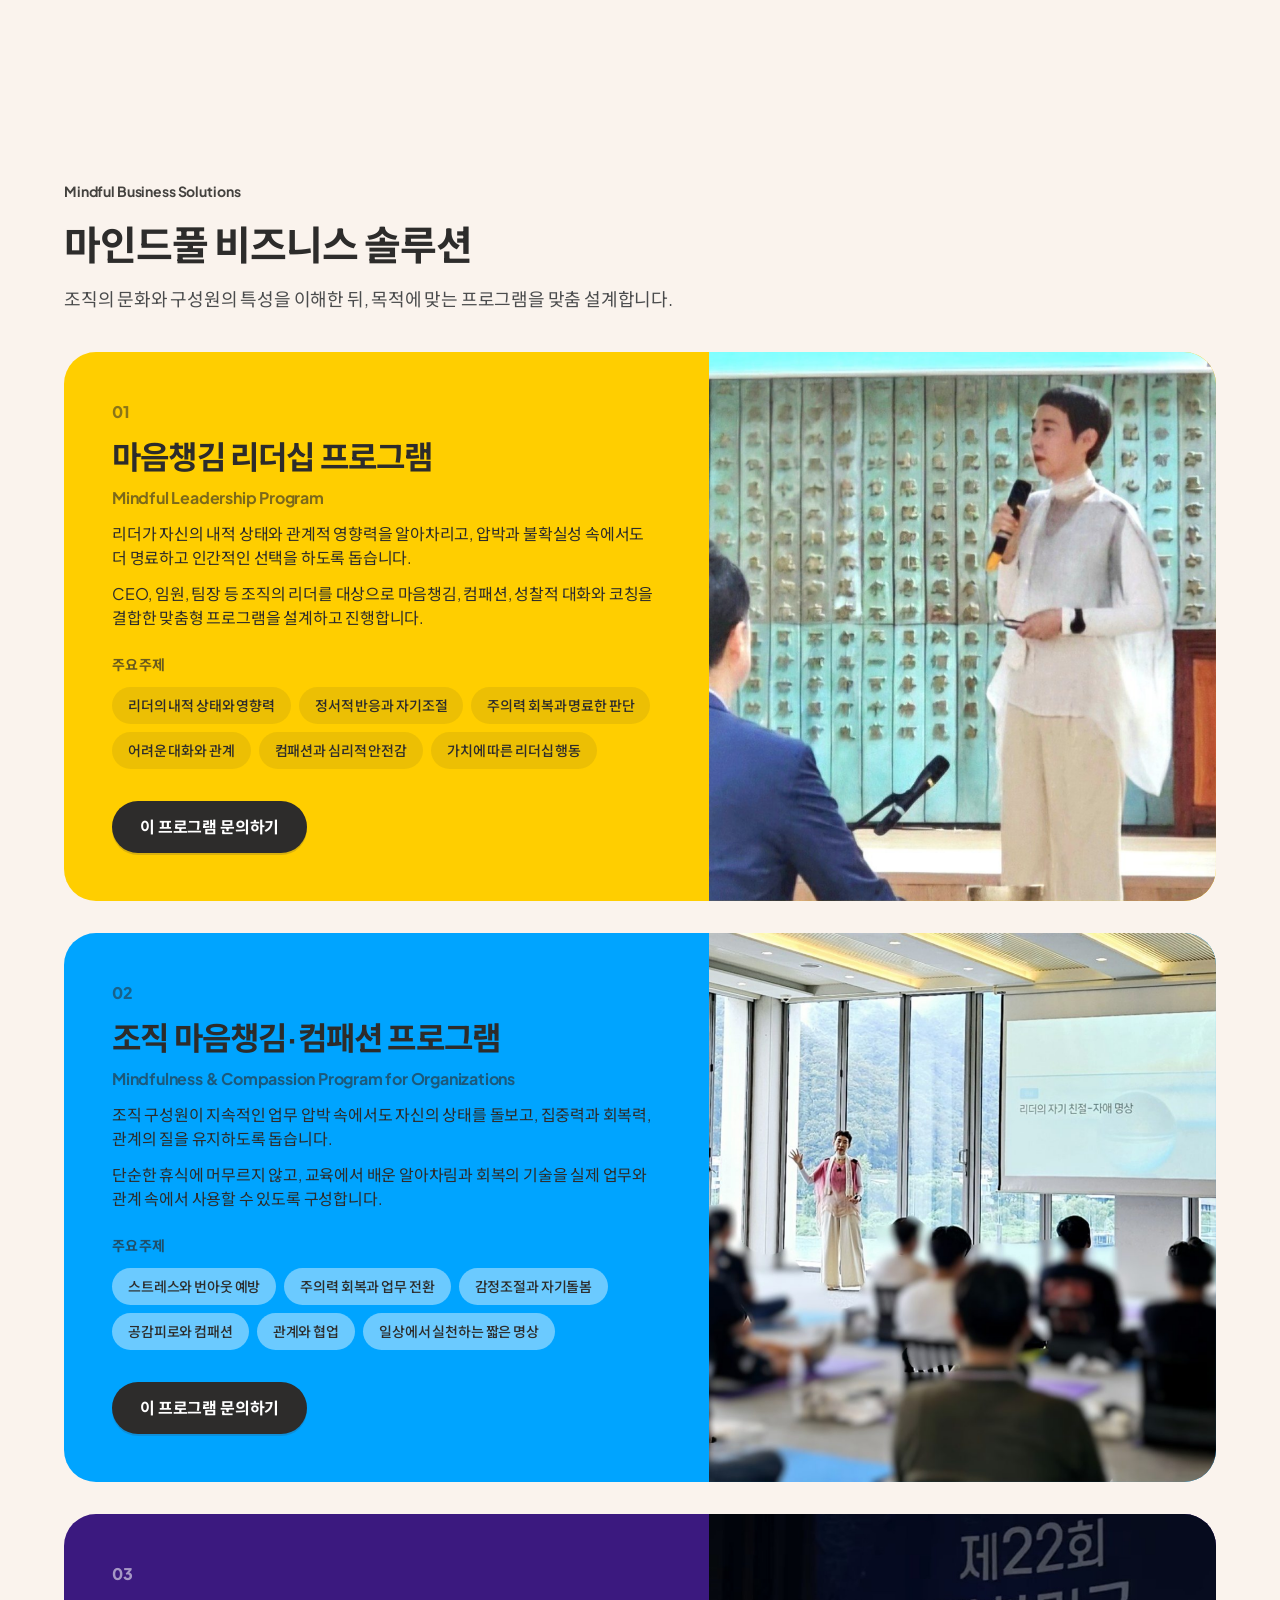
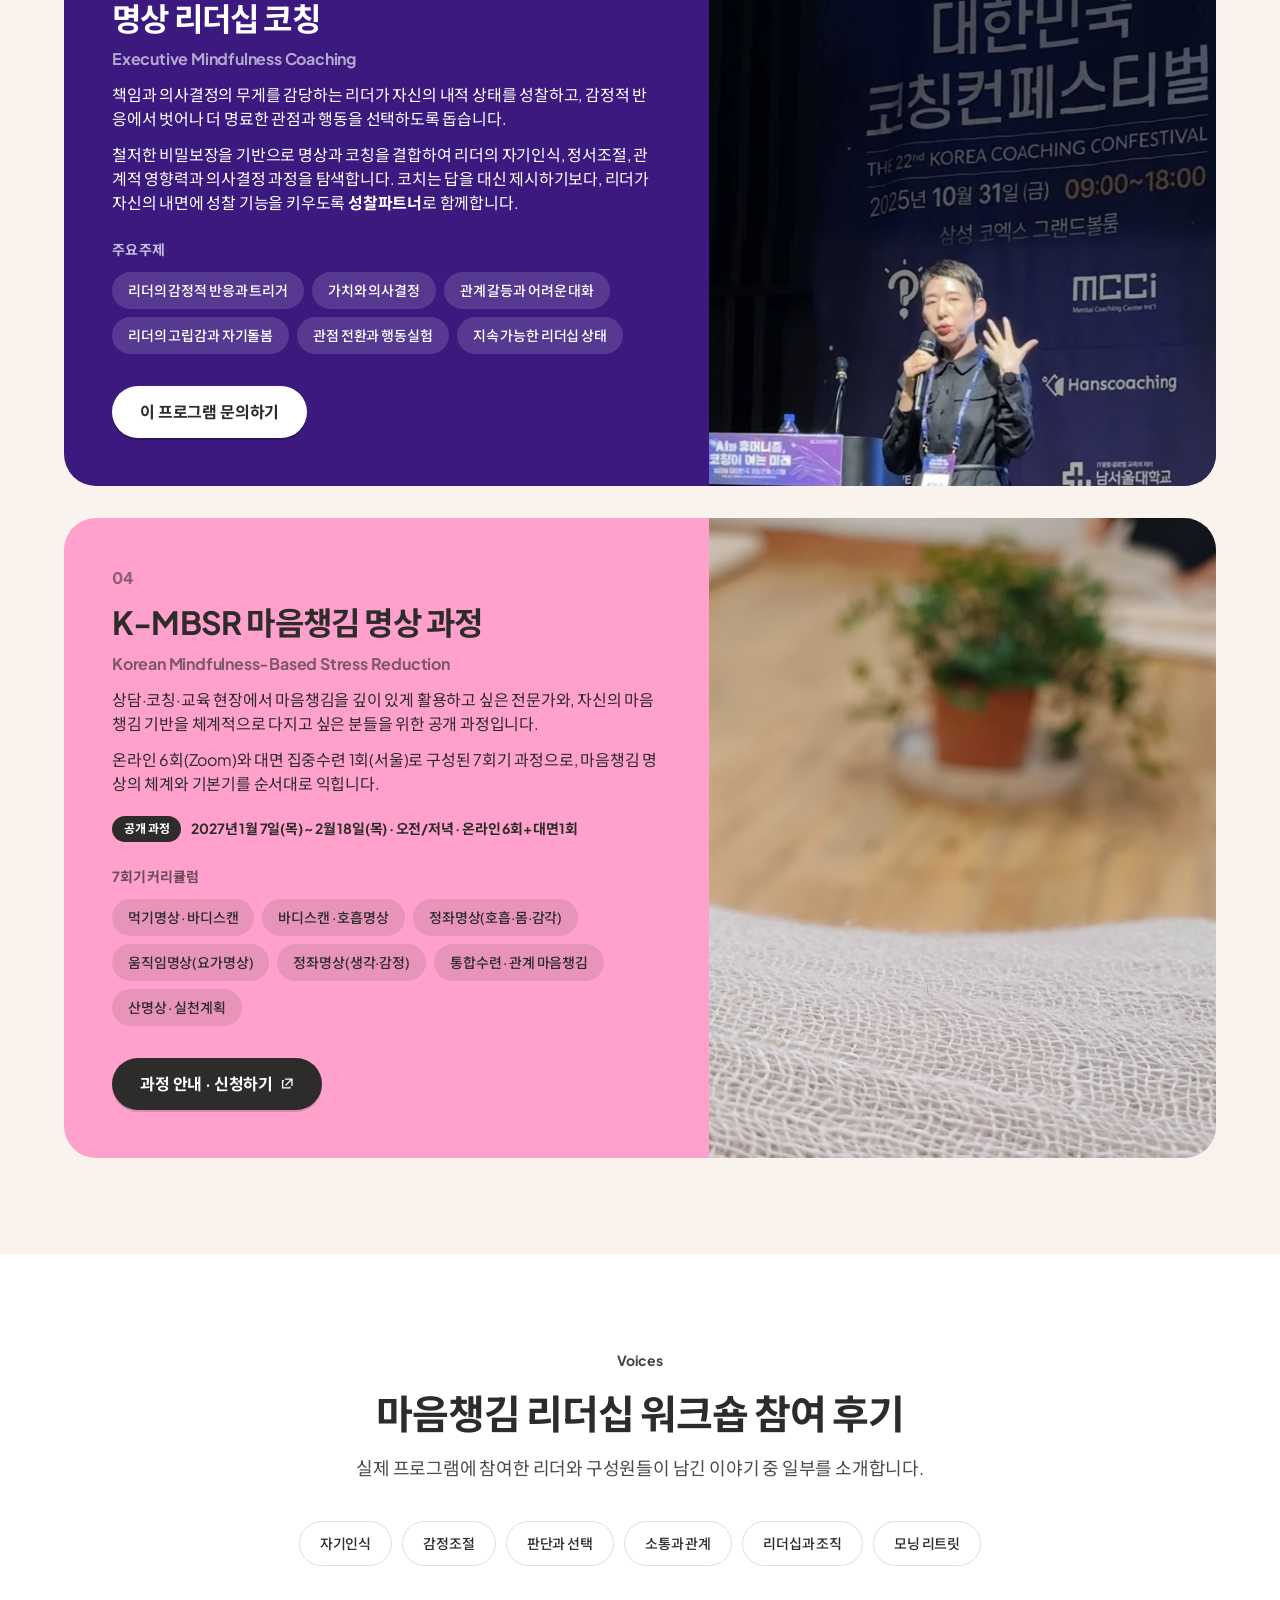
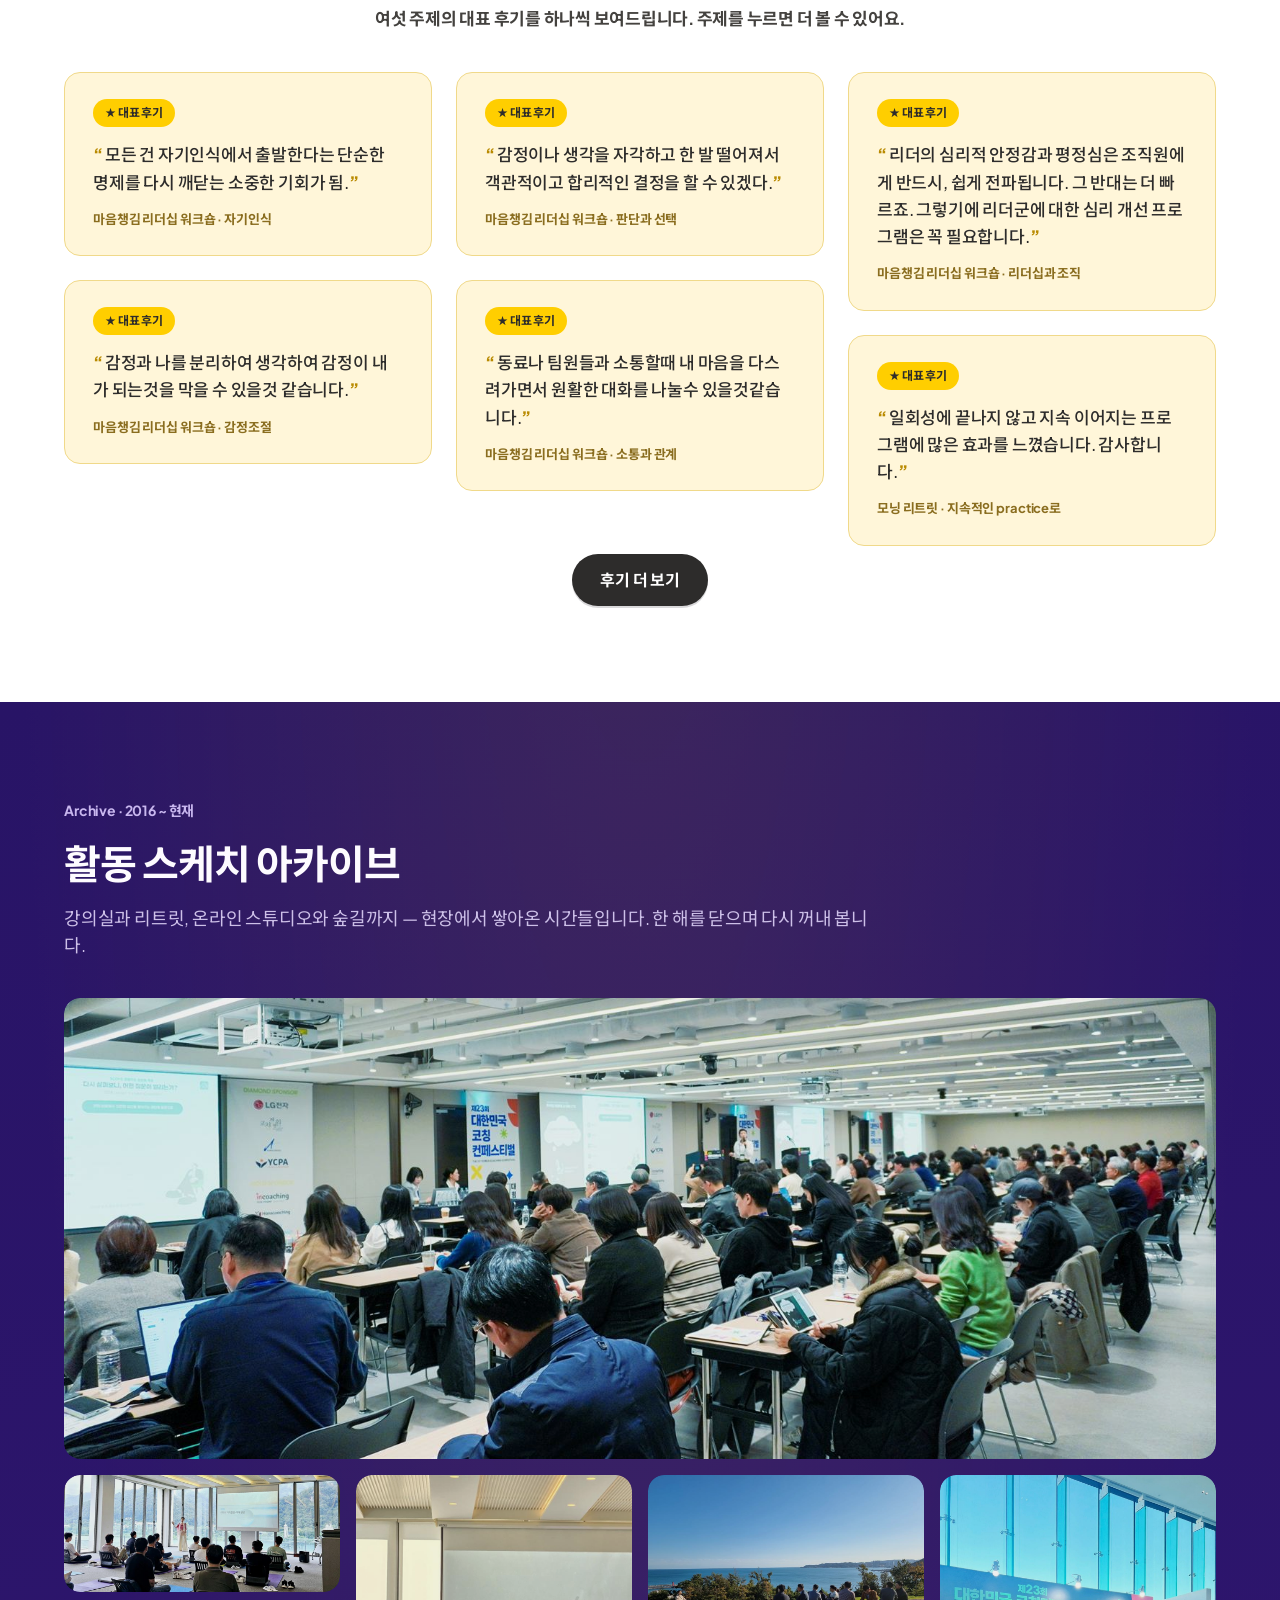
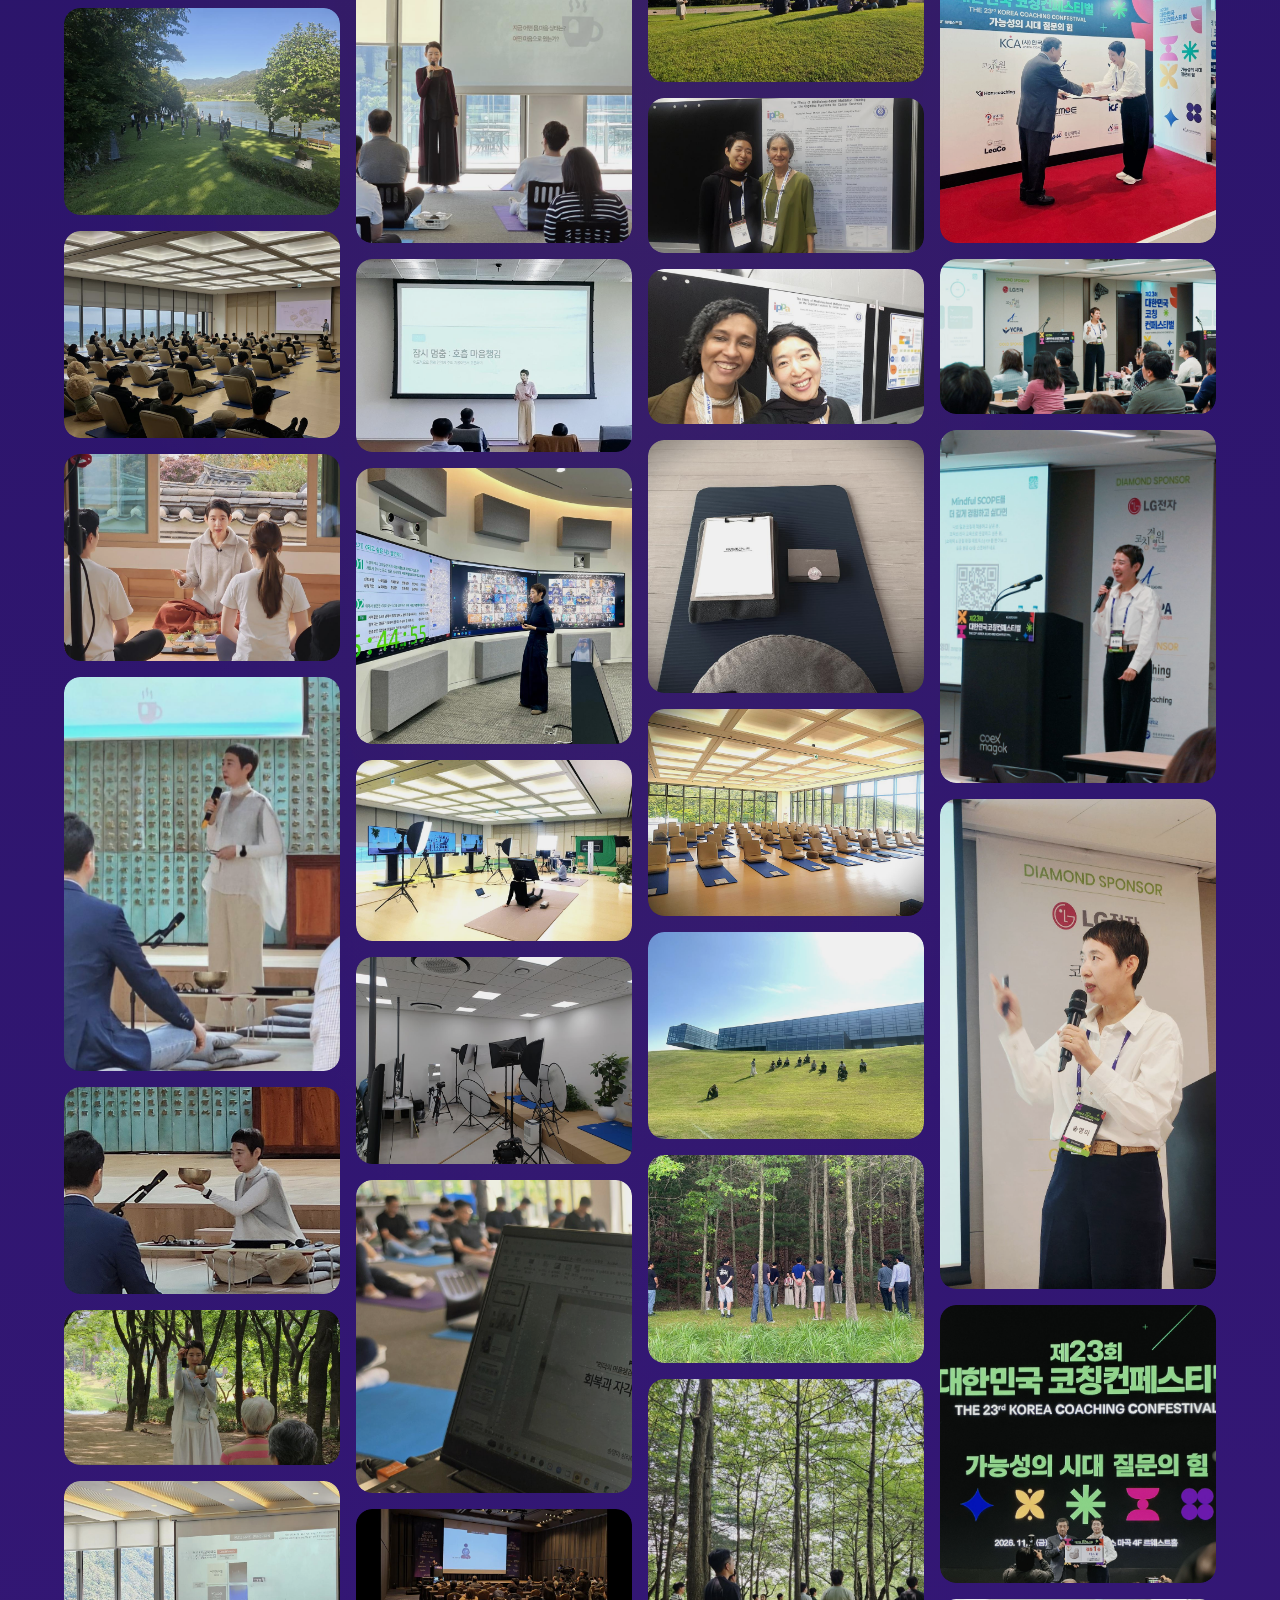
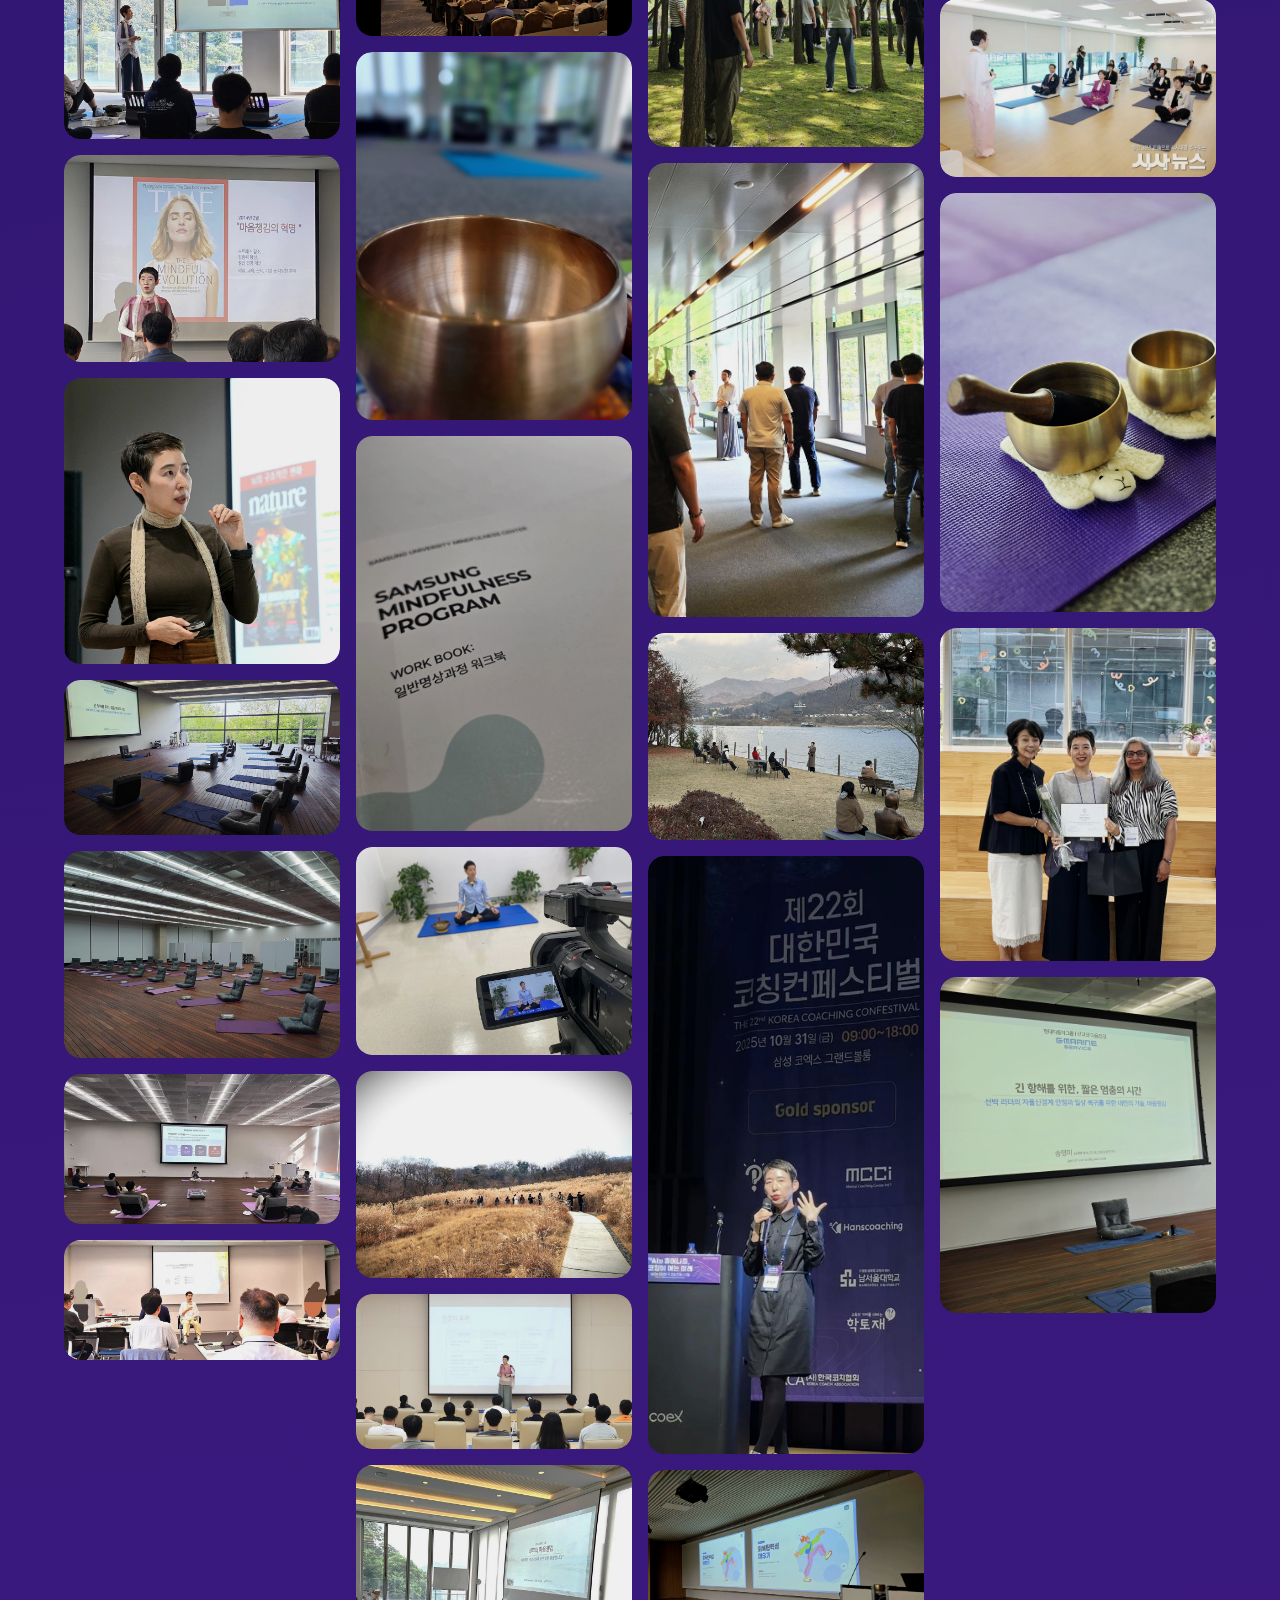
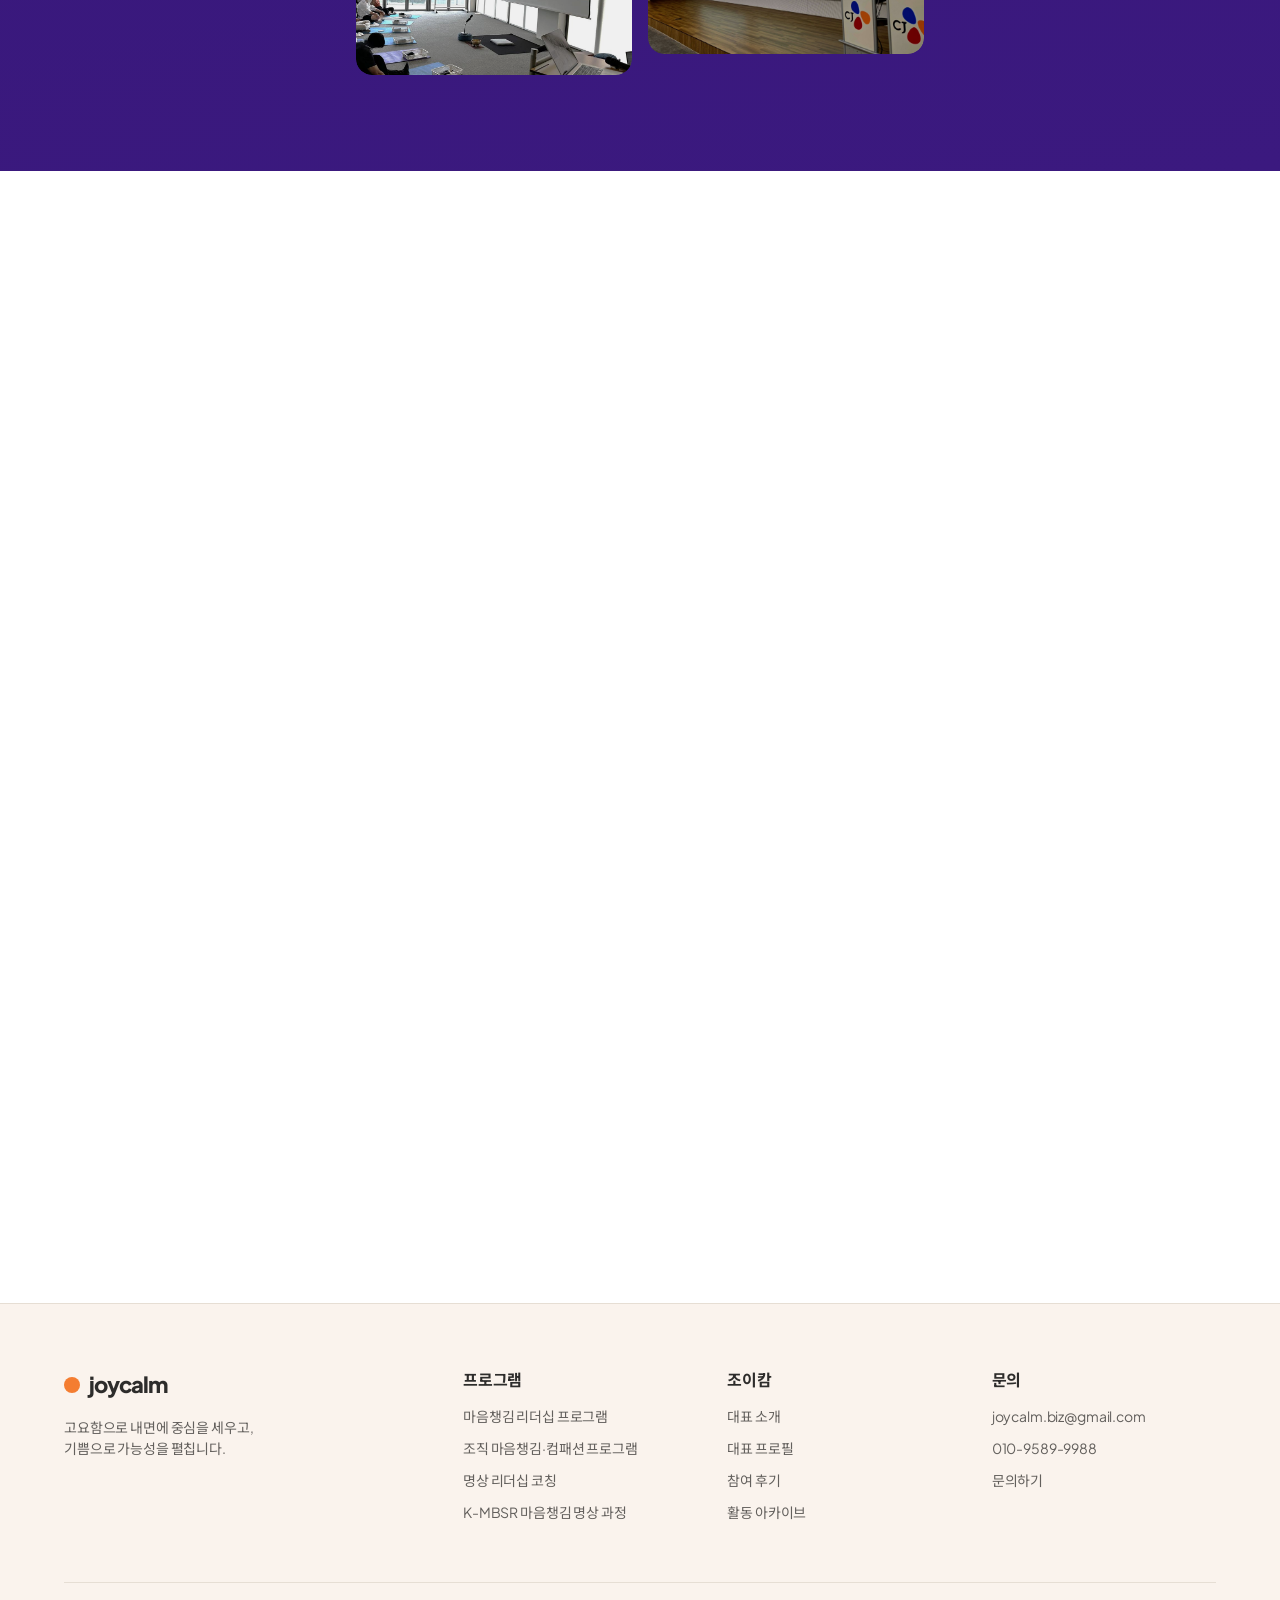
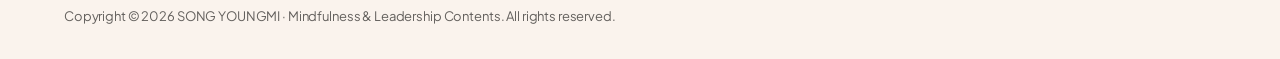
==== commit 83b0faa6: "배너 문구 교체, 히어로에 K-MBSR 개강 안내 버튼 추가 - 배너: 2027년 임직원 마음건강 교육 + 마음챙김 리더십 교육 설계 제안으로 - 히어로: '프로그램 살펴보기' 옆" ====
--- a/index.html
+++ b/index.html
@@ -140,7 +140,7 @@
 <div class="banner">
   <div class="banner-inner">
     <span class="banner-dot" aria-hidden="true"></span>
-    한 해를 정리하는 시간입니다. <strong>2027년 임직원 마음건강 교육</strong>을 함께 설계해 드려요 — 1월 7일 K-MBSR 과정 개강.
+    2027년 임직원 마음건강 교육과 리더를 위한 마음챙김 리더십 교육을 함께 설계해드려요.
     <a href="#contact">문의하기 →</a>
   </div>
 </div>
@@ -197,6 +197,10 @@
     <div class="hero-actions">
       <a class="btn btn-blue" href="#contact">문의하기</a>
       <a class="btn btn-dark" href="#programs">프로그램 살펴보기</a>
+      <a class="btn btn-candle" href="https://mbsr2609.vercel.app/" target="_blank" rel="noopener noreferrer">
+        K-MBSR 1월 7일 오픈
+        <svg viewBox="0 0 16 16" width="13" height="13" aria-hidden="true"><path d="M5.5 2.5h8v8M13.5 2.5 6 10M11 12.5v1h-9v-9h1" fill="none" stroke="currentColor" stroke-width="1.6" stroke-linecap="round" stroke-linejoin="round"/></svg>
+      </a>
     </div>
   </div>
 
--- a/styles.css
+++ b/styles.css
@@ -129,6 +129,14 @@
   box-shadow:var(--shadow-subtle);
 }
 .btn-dark:hover{ background:#1c1b1a; transform:translateY(-1px); }
+
+/* 개강 안내용 — Sunbeam Yellow 를 공지 포인트로 */
+.btn-candle{
+  background:var(--sunbeam-yellow); color:var(--charcoal-ink);
+  box-shadow:var(--shadow-subtle);
+}
+.btn-candle:hover{ background:#f7c800; transform:translateY(-1px); }
+.btn-candle svg{ flex:none; opacity:.72; }
 
 .btn:active{ transform:translateY(1px); }
 
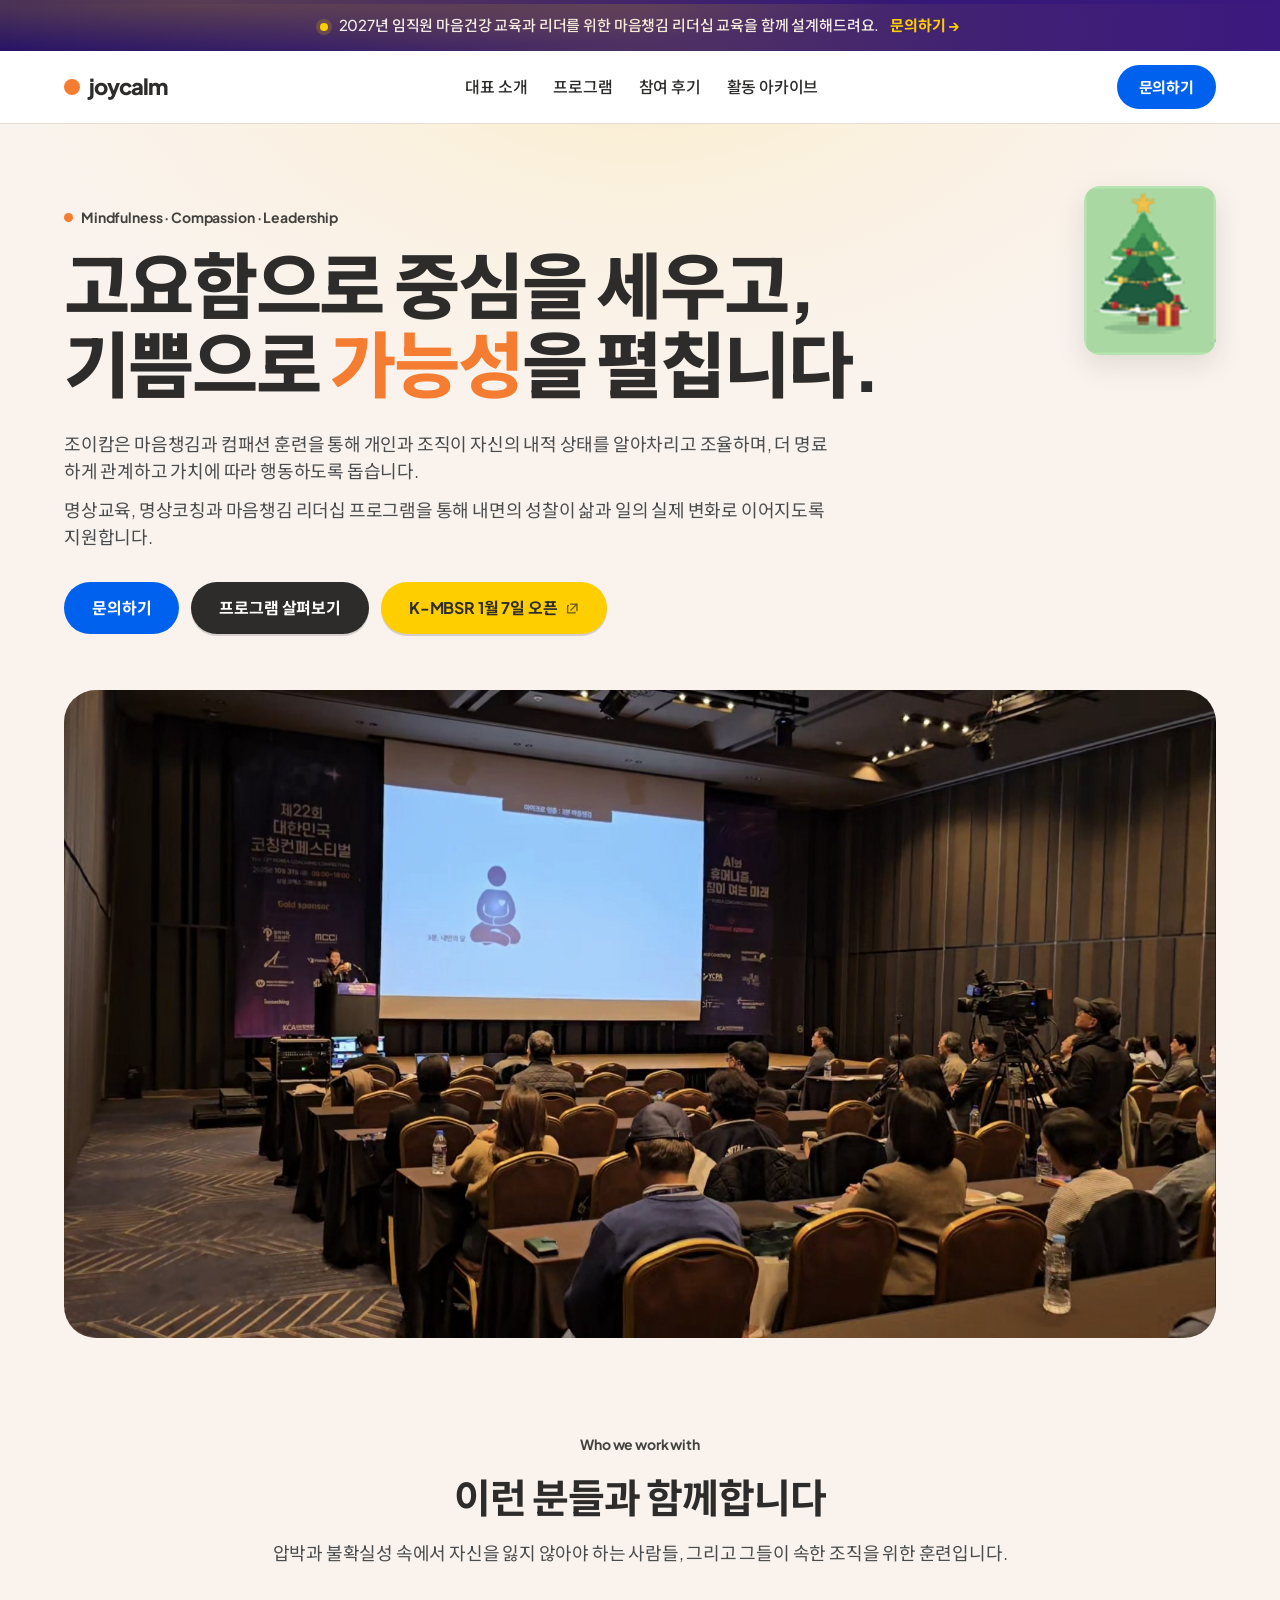
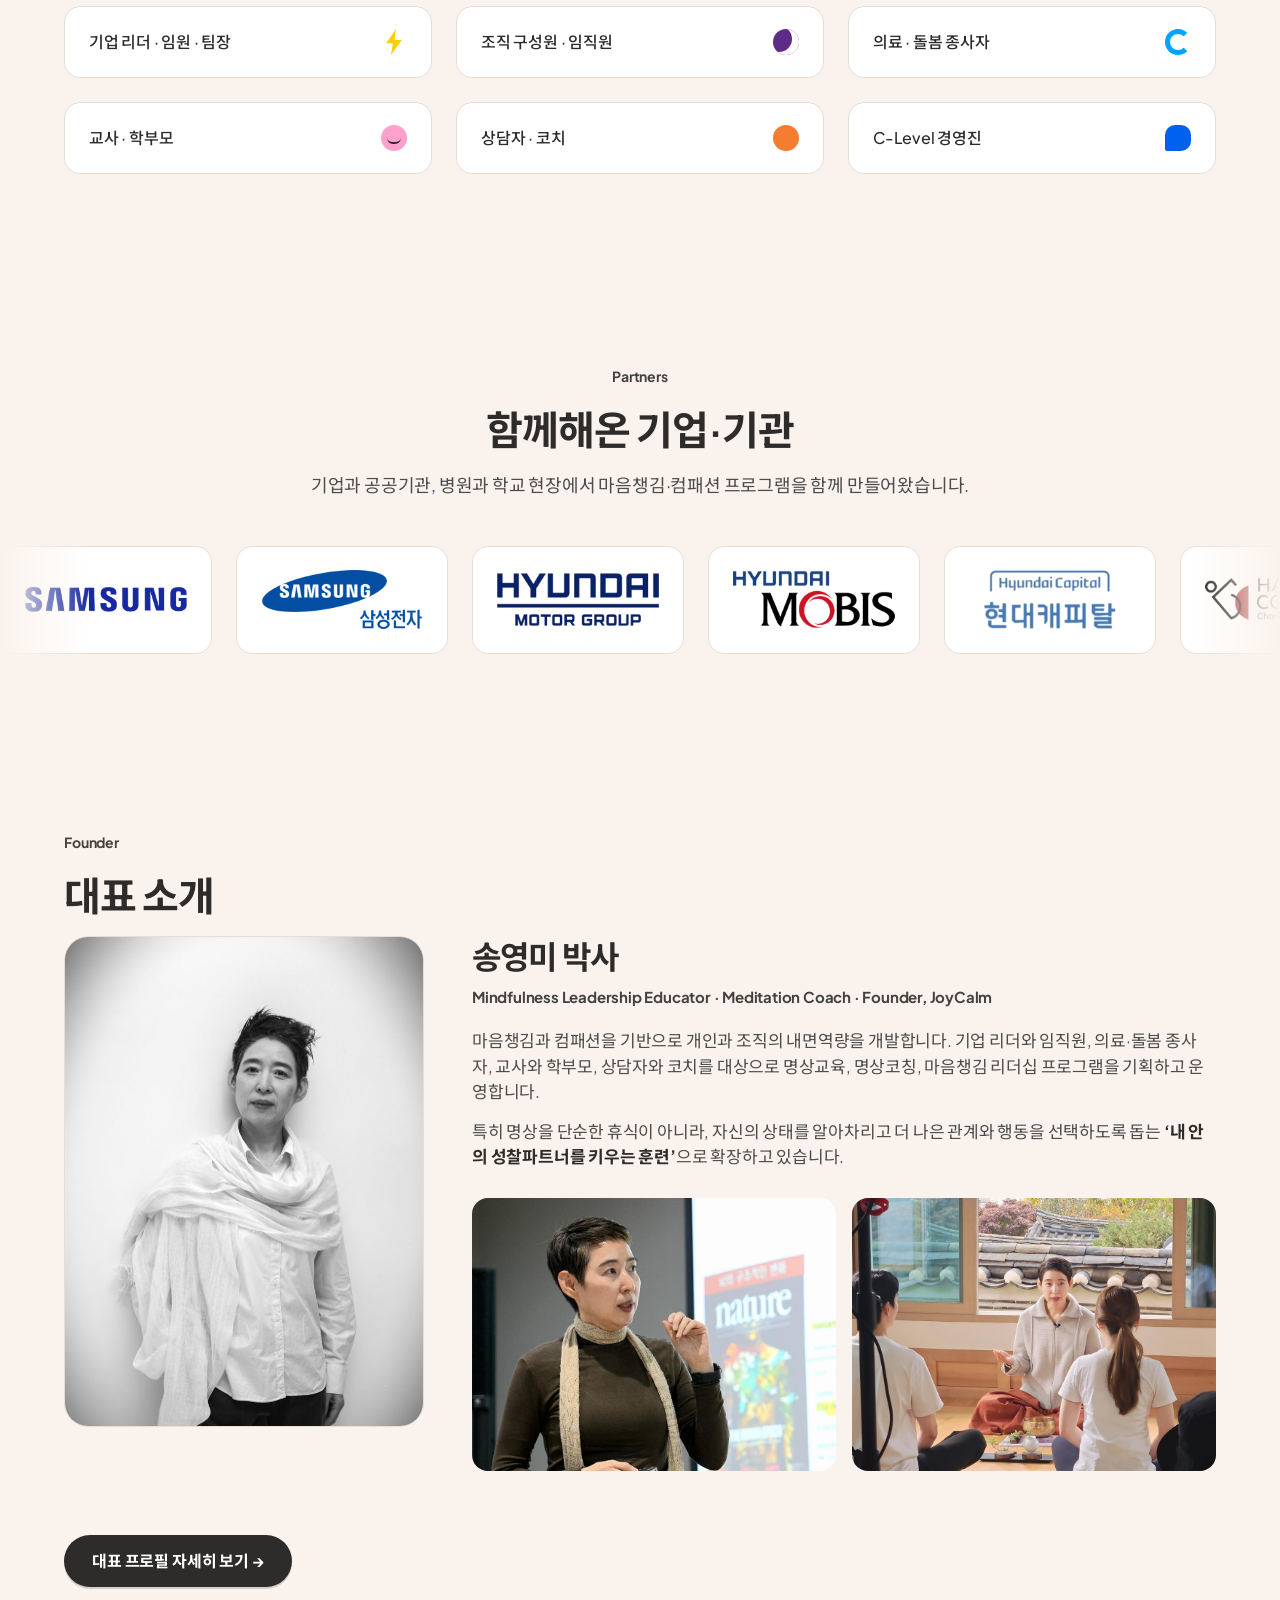
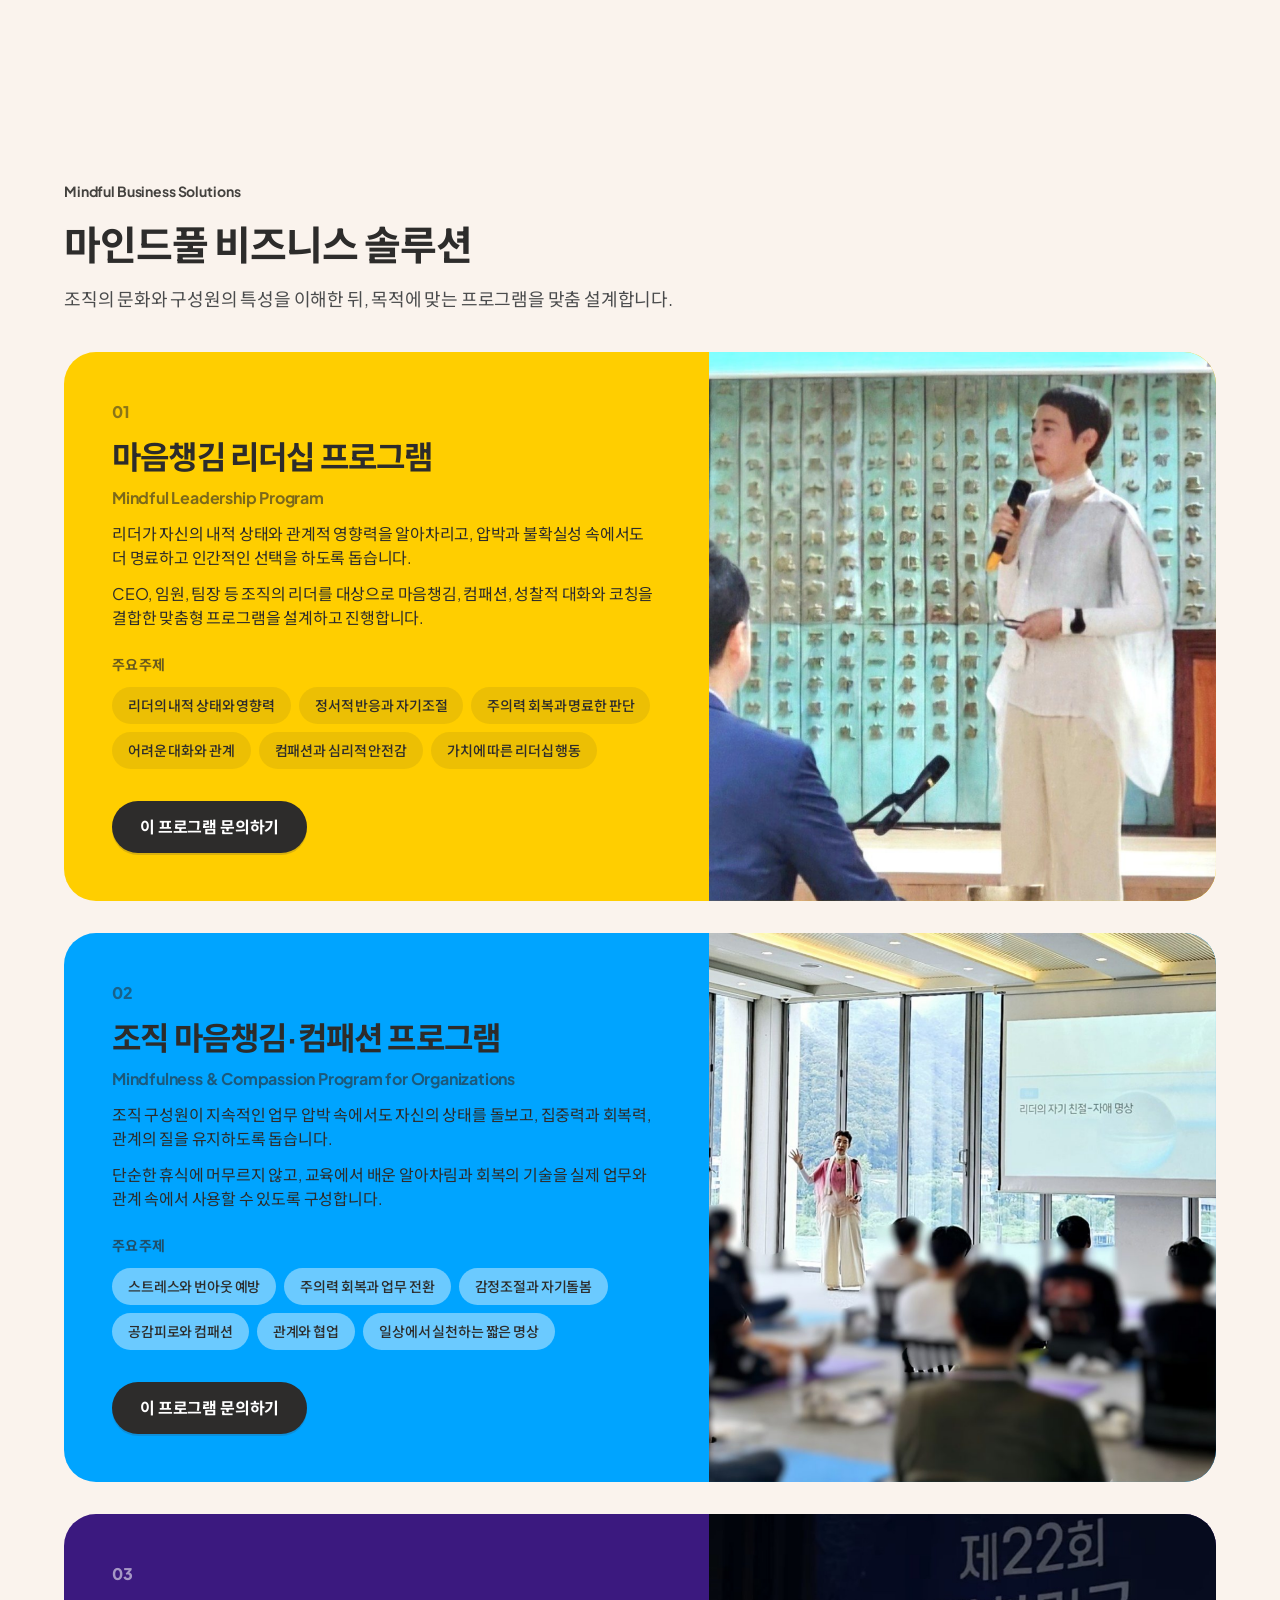
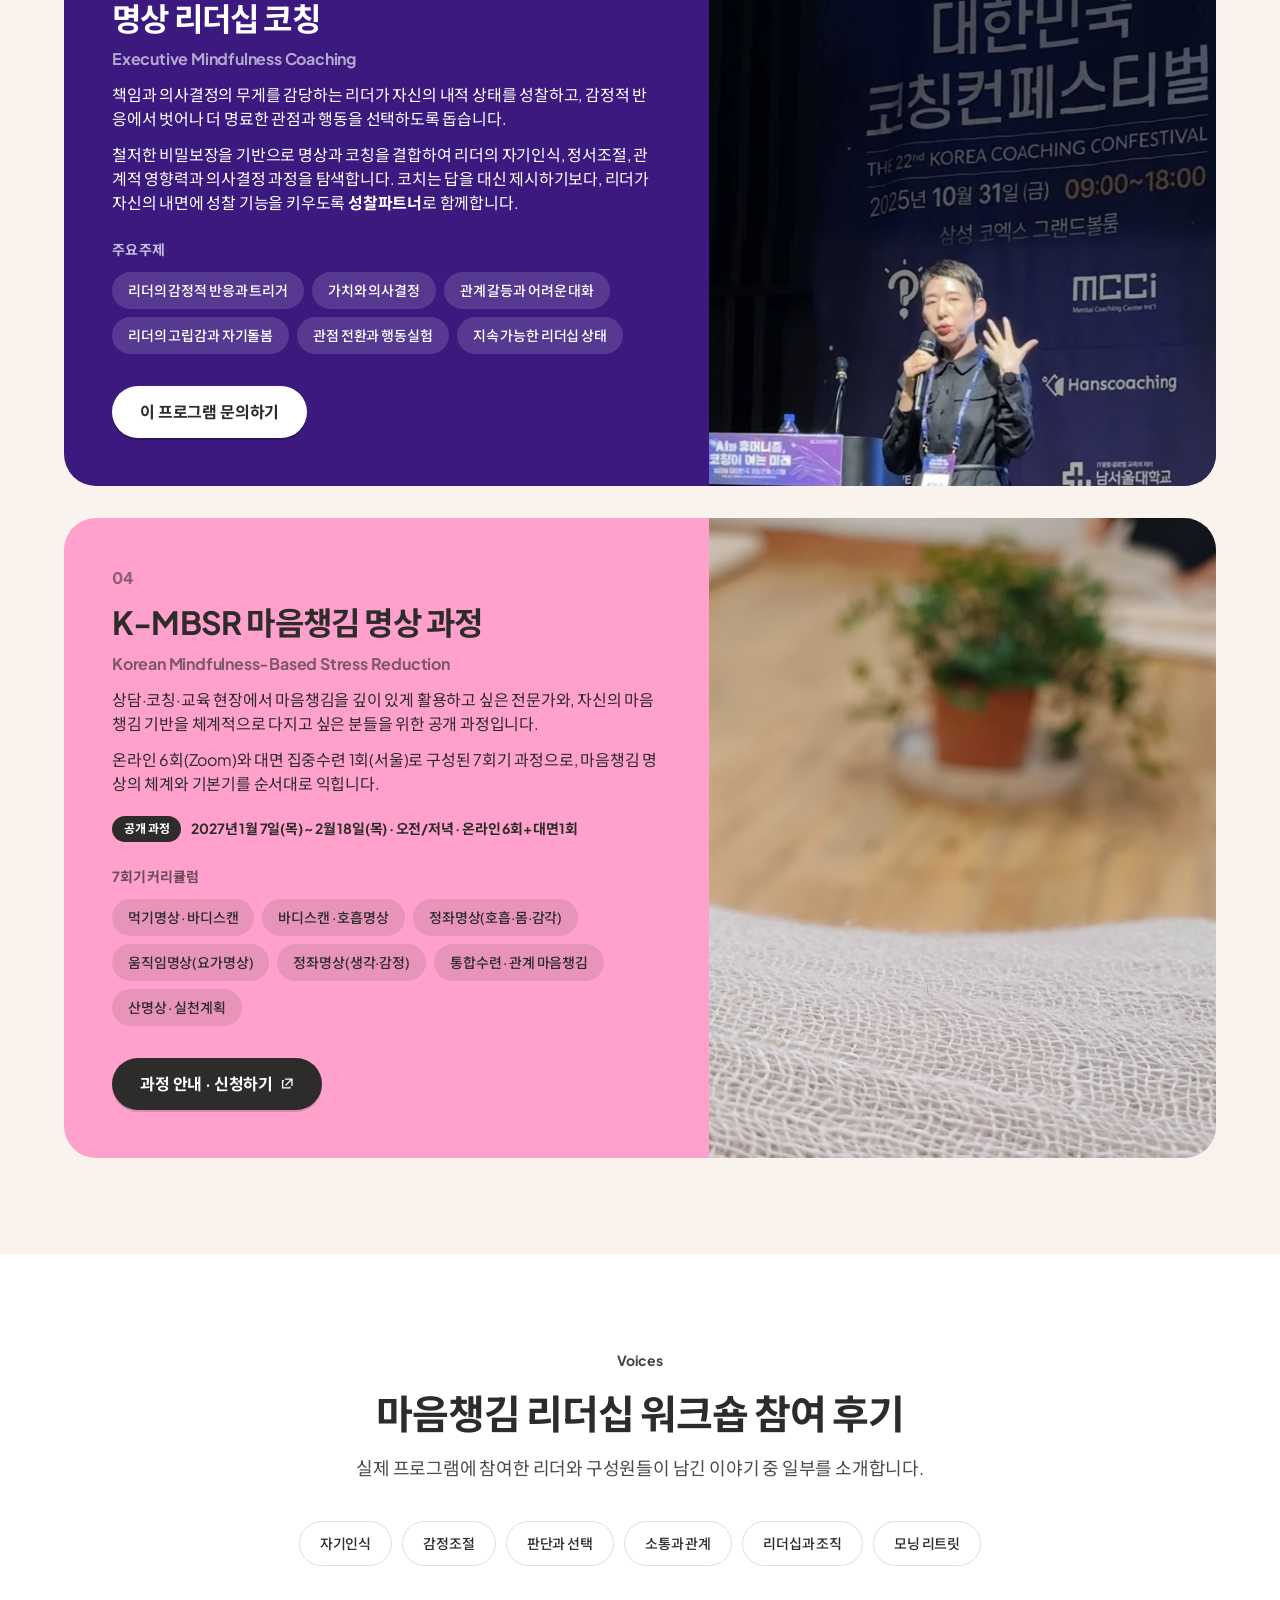
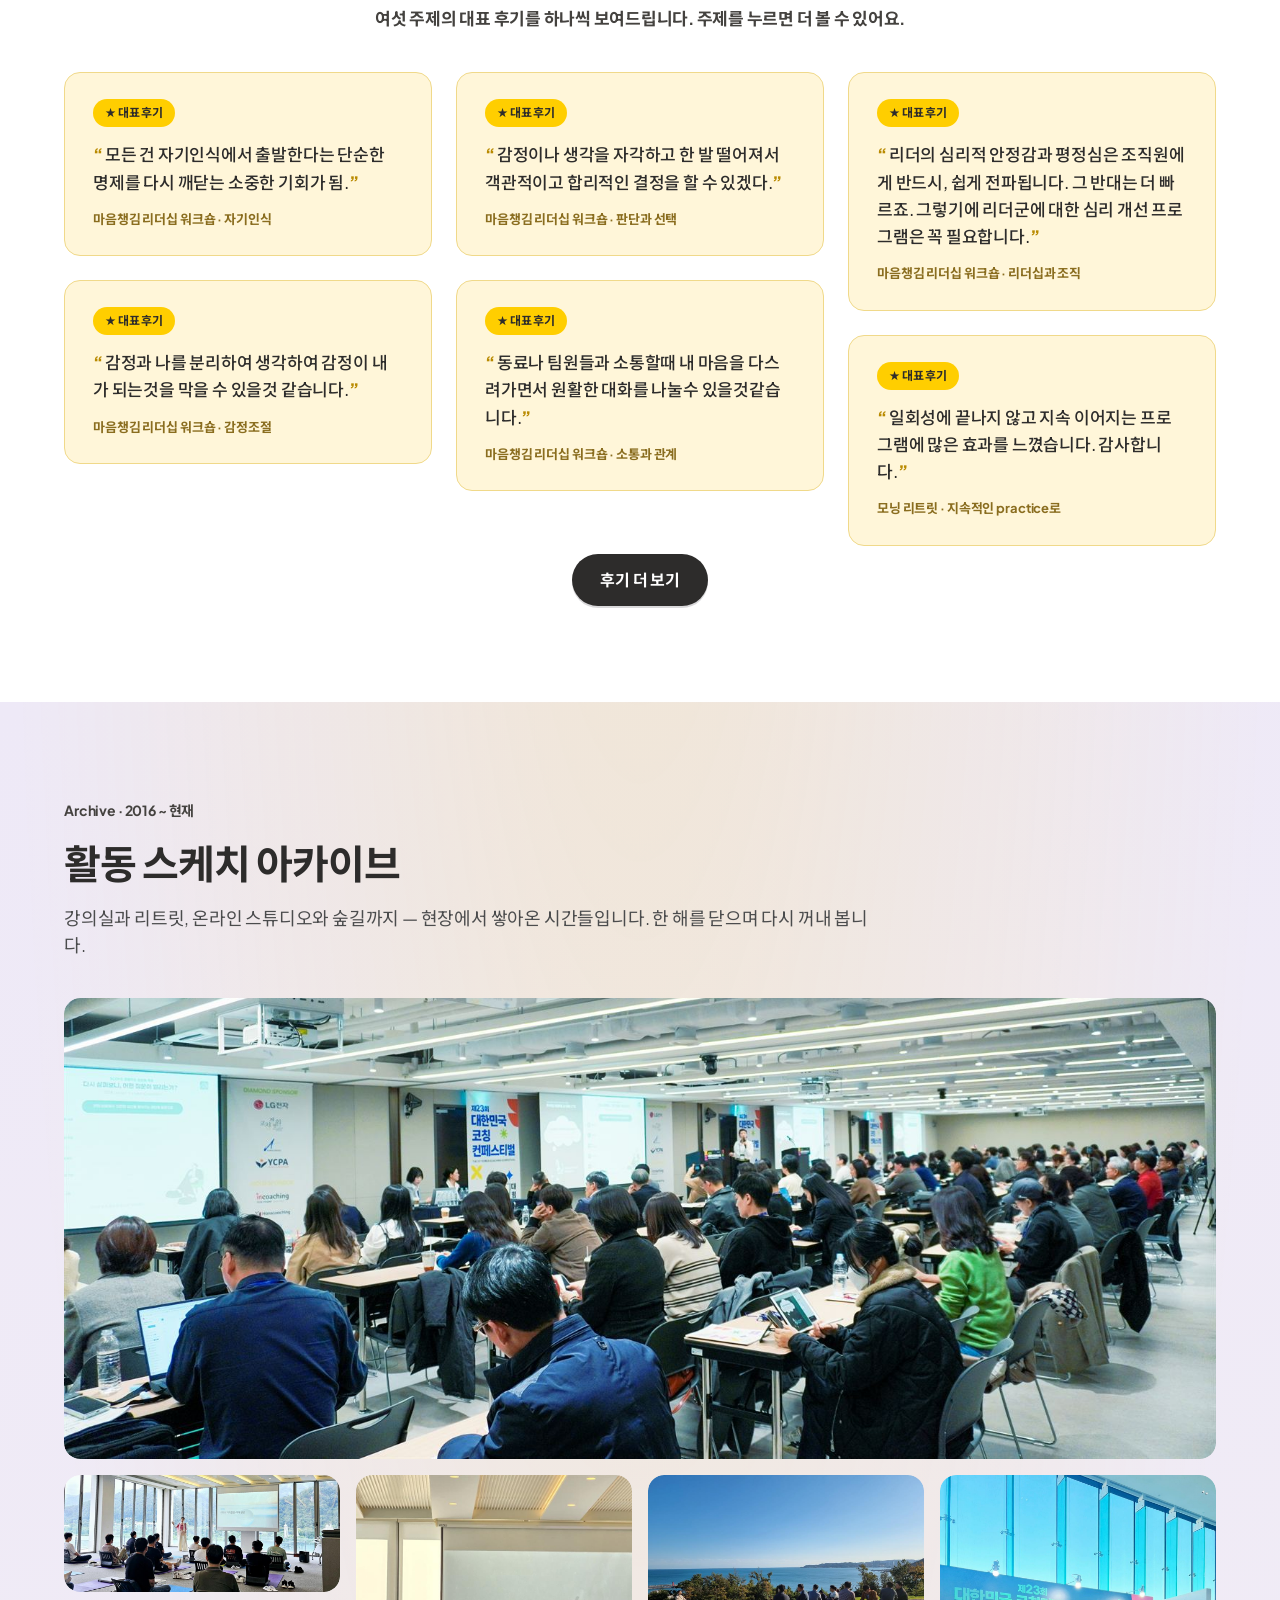
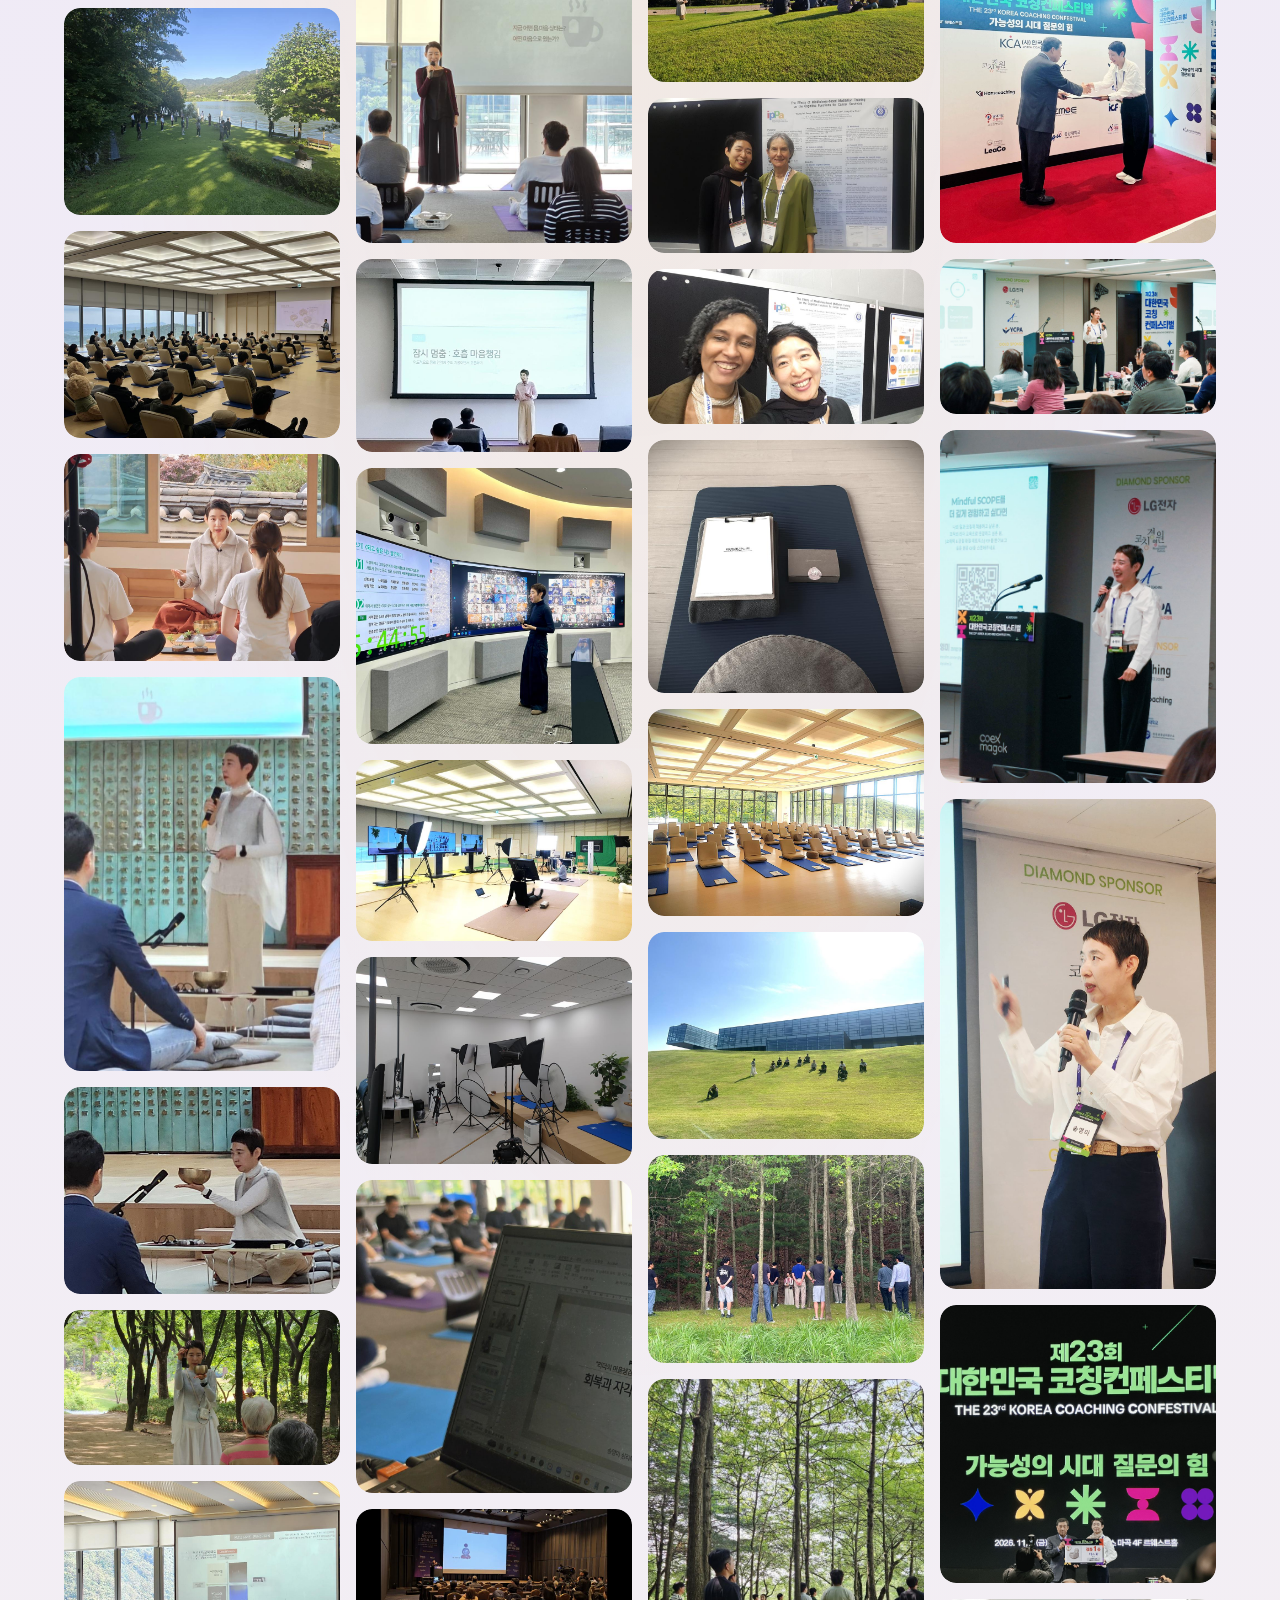
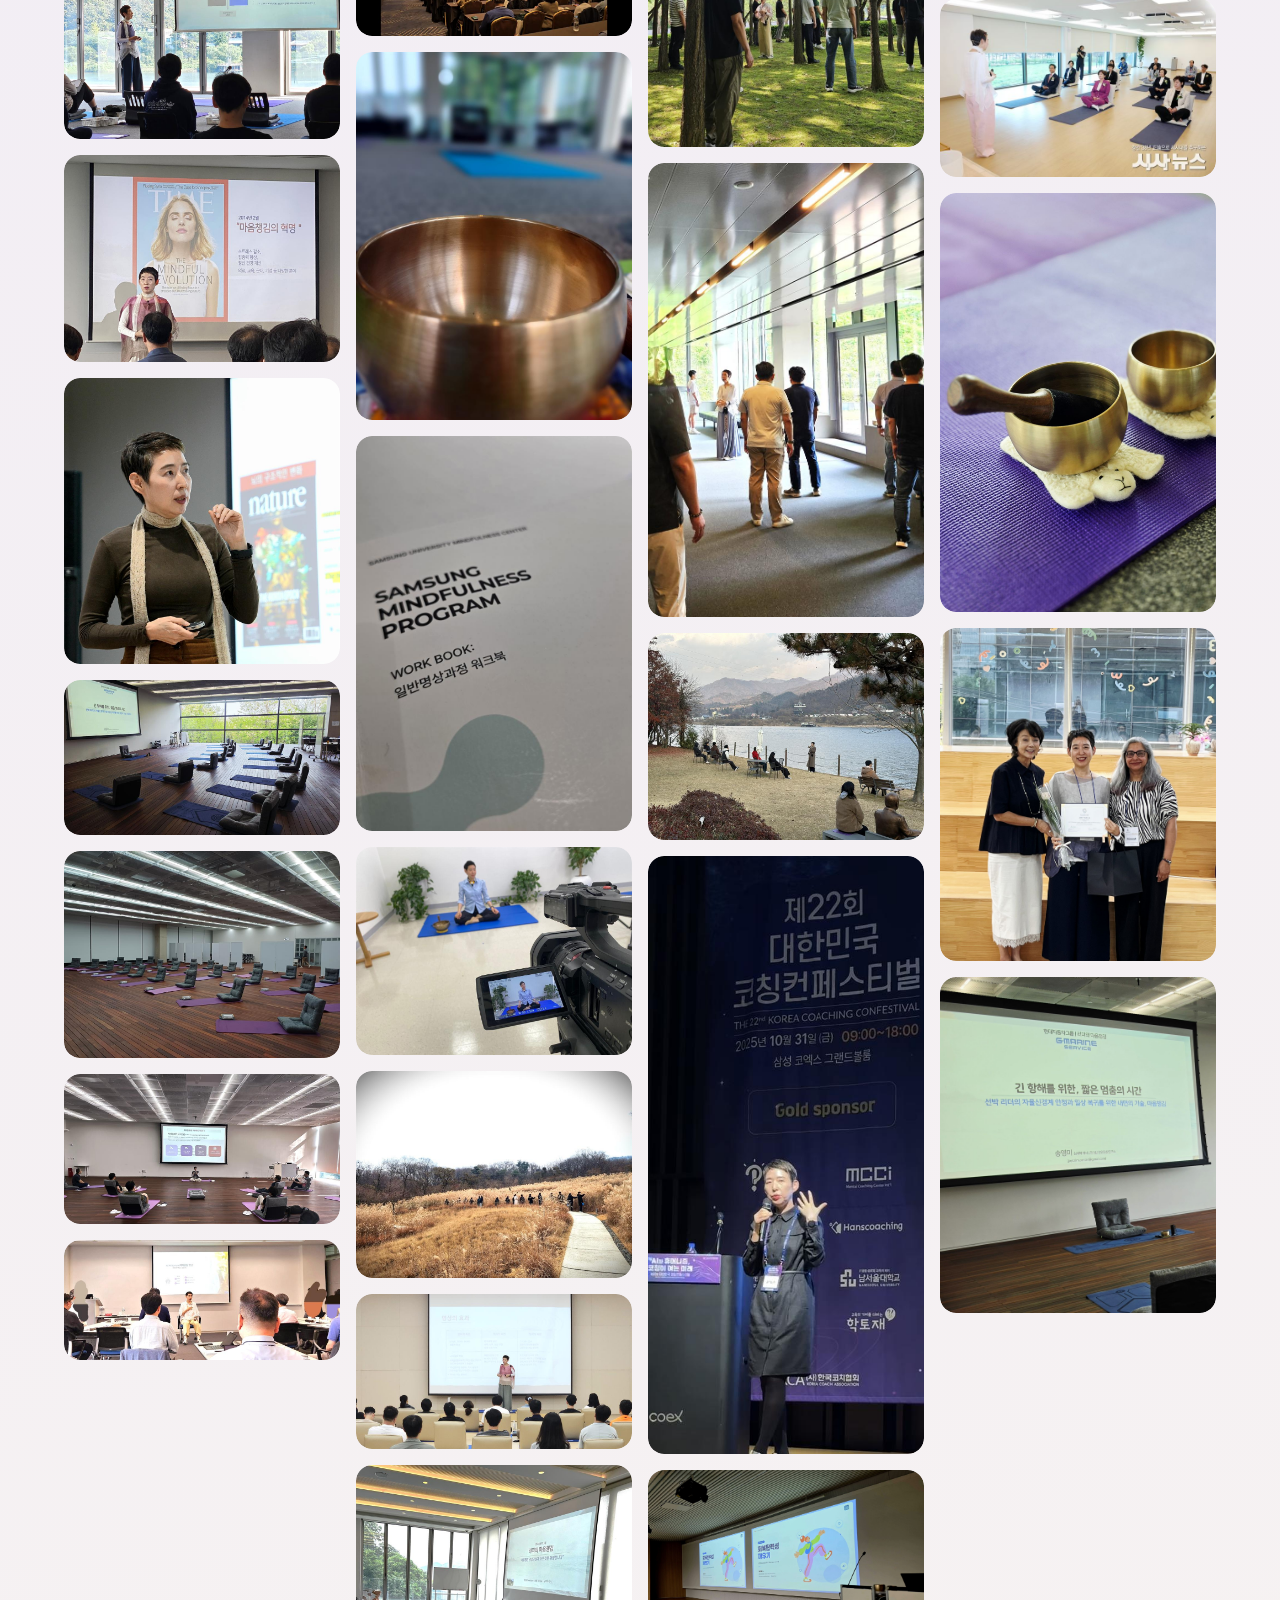
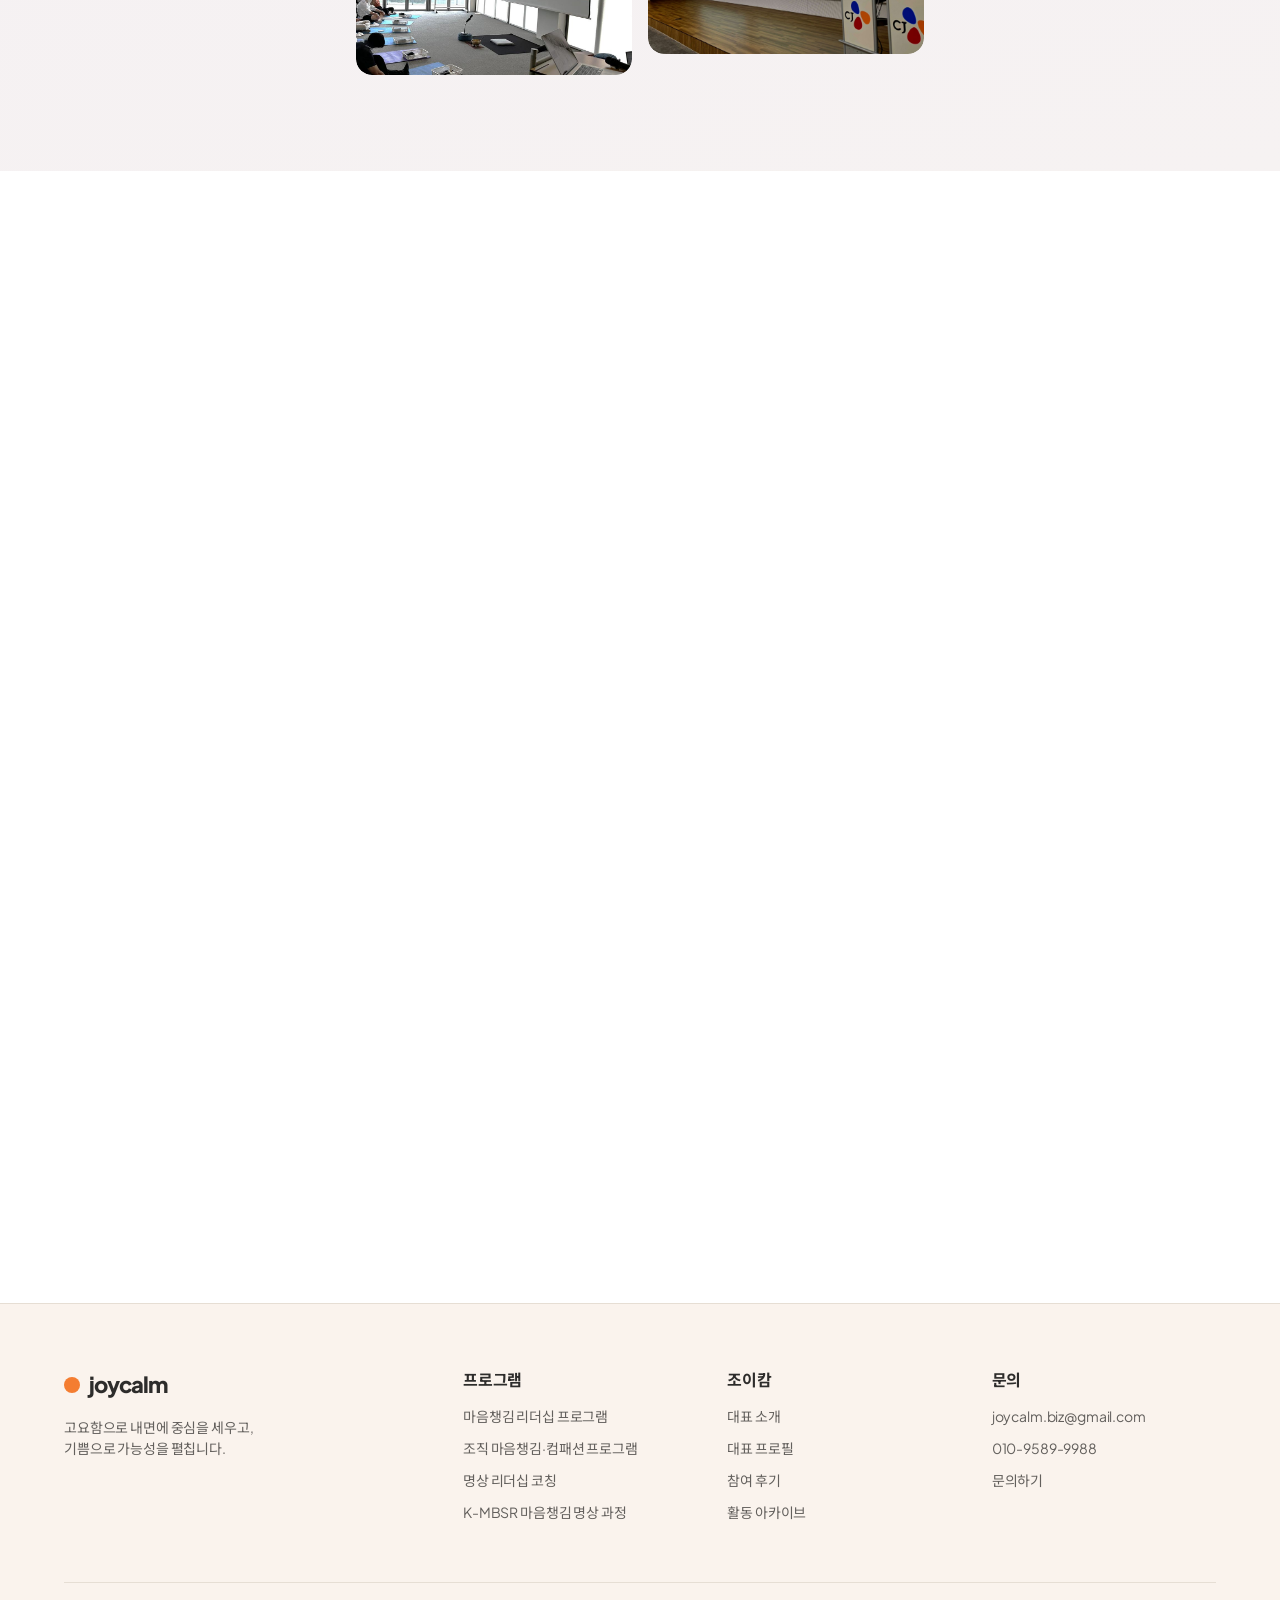
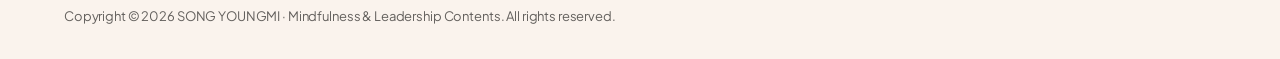
==== commit 43e9609f: "아카이브 배경을 옅은 톤으로 변경, 히어로에 연말 트리 추가 - 아카이브: 짙은 인디고에서 연한 라벤더로. 사진이 주인공인 섹션이라   어두운 배경이 오히려 사진을 가렸음. 위쪽 " ====
--- a/index.html
+++ b/index.html
@@ -182,6 +182,15 @@
 <!-- ══════════ 히어로 ══════════ -->
 <section class="hero">
   <div class="wrap">
+    <!-- 연말 트리. data-season 을 끄면 함께 사라집니다. -->
+    <div class="tree" aria-hidden="true">
+      <img src="assets/tree-yearend.png" alt="" width="225" height="288" decoding="async">
+      <span class="tree-spark tree-spark--1"></span>
+      <span class="tree-spark tree-spark--2"></span>
+      <span class="tree-spark tree-spark--3"></span>
+      <span class="tree-spark tree-spark--4"></span>
+    </div>
+
     <p class="eyebrow"><span class="eyebrow-dot" aria-hidden="true"></span>Mindfulness · Compassion · Leadership</p>
 
     <h1 class="display">
--- a/styles.css
+++ b/styles.css
@@ -829,20 +829,61 @@
 }
 [data-season="yearend"] .hero > .wrap{ position:relative; z-index:1; }
 
-/* ─── 아카이브: 한 해를 돌아보는 '밤의 갤러리' ─── */
+/* ─── 아카이브: 한 해를 돌아보는 '겨울 아침' ───
+   사진이 주인공인 섹션이라 배경은 옅게. 크림 바탕과는 구분되도록
+   아주 연한 라벤더를 깔고, 위쪽에만 촛불빛을 살짝 남겼습니다. */
 [data-season="yearend"] #archive{
   background:
-    radial-gradient(90% 120% at 50% -10%, rgba(255,206,0,.10) 0%, rgba(255,206,0,0) 55%),
-    linear-gradient(170deg, var(--winter-night) 0%, var(--winter-dusk) 100%);
-}
-[data-season="yearend"] #archive .eyebrow{ color:#c9b8ef; }
-[data-season="yearend"] #archive .eyebrow-dot{ background:var(--winter-candle); }
-[data-season="yearend"] #archive .heading-lg{ color:#fdfbff; }
-[data-season="yearend"] #archive .section-lead{ color:#cdc0e8; }
-[data-season="yearend"] #archive .gitem img{
-  filter:brightness(.94) saturate(.96);
-  transition:transform .3s ease, filter .3s ease;
-}
-[data-season="yearend"] #archive .gitem:hover img{
-  filter:brightness(1.06) saturate(1.02);
-}
+    radial-gradient(90% 120% at 50% -10%, rgba(255,206,0,.14) 0%, rgba(255,206,0,0) 55%),
+    linear-gradient(170deg, #eee9f7 0%, #f6f2f2 100%);
+}
+[data-season="yearend"] #archive .eyebrow-dot{ background:var(--winter-dusk); }
+
+/* ─── 연말 트리 (히어로 우측 상단) ───
+   시즌 테마가 꺼지면 통째로 숨깁니다. */
+.tree{ display:none; }
+
+[data-season="yearend"] .tree{
+  display:block; position:absolute; z-index:2;
+  top:-18px; right:24px;
+  width:132px; line-height:0;
+}
+[data-season="yearend"] .tree img{
+  width:100%; height:auto;
+  border-radius:var(--r-card);
+  box-shadow:0 10px 28px rgba(45,44,43,.12);
+}
+
+/* 반짝임 — 트리 위에 작은 빛 점이 번갈아 깜박입니다 */
+[data-season="yearend"] .tree-spark{
+  position:absolute; width:7px; height:7px; border-radius:var(--r-pill);
+  background:#fffdf0;
+  box-shadow:0 0 7px 2px rgba(255,236,150,.95);
+  opacity:0;
+  animation:tree-twinkle 3.2s ease-in-out infinite;
+}
+[data-season="yearend"] .tree-spark--1{ top:11%; left:48%; animation-delay:0s;    }
+[data-season="yearend"] .tree-spark--2{ top:36%; left:29%; animation-delay:.8s;   }
+[data-season="yearend"] .tree-spark--3{ top:49%; left:66%; animation-delay:1.6s;  }
+[data-season="yearend"] .tree-spark--4{ top:67%; left:42%; animation-delay:2.4s;  }
+
+@keyframes tree-twinkle{
+  0%, 72%, 100%{ opacity:0;   transform:scale(.5); }
+  12%          { opacity:1;   transform:scale(1);  }
+  30%          { opacity:.25; transform:scale(.8); }
+}
+
+@media (max-width:820px){
+  [data-season="yearend"] .tree{ width:104px; top:-10px; right:20px; }
+}
+@media (max-width:620px){
+  /* 좁은 화면에서는 eyebrow·제목과 겹치지 않도록 흐름 안에 오른쪽 정렬 */
+  [data-season="yearend"] .tree{
+    position:static; width:84px;
+    margin:0 0 12px auto;
+  }
+}
+
+@media (prefers-reduced-motion:reduce){
+  [data-season="yearend"] .tree-spark{ opacity:.9; animation:none; }
+}
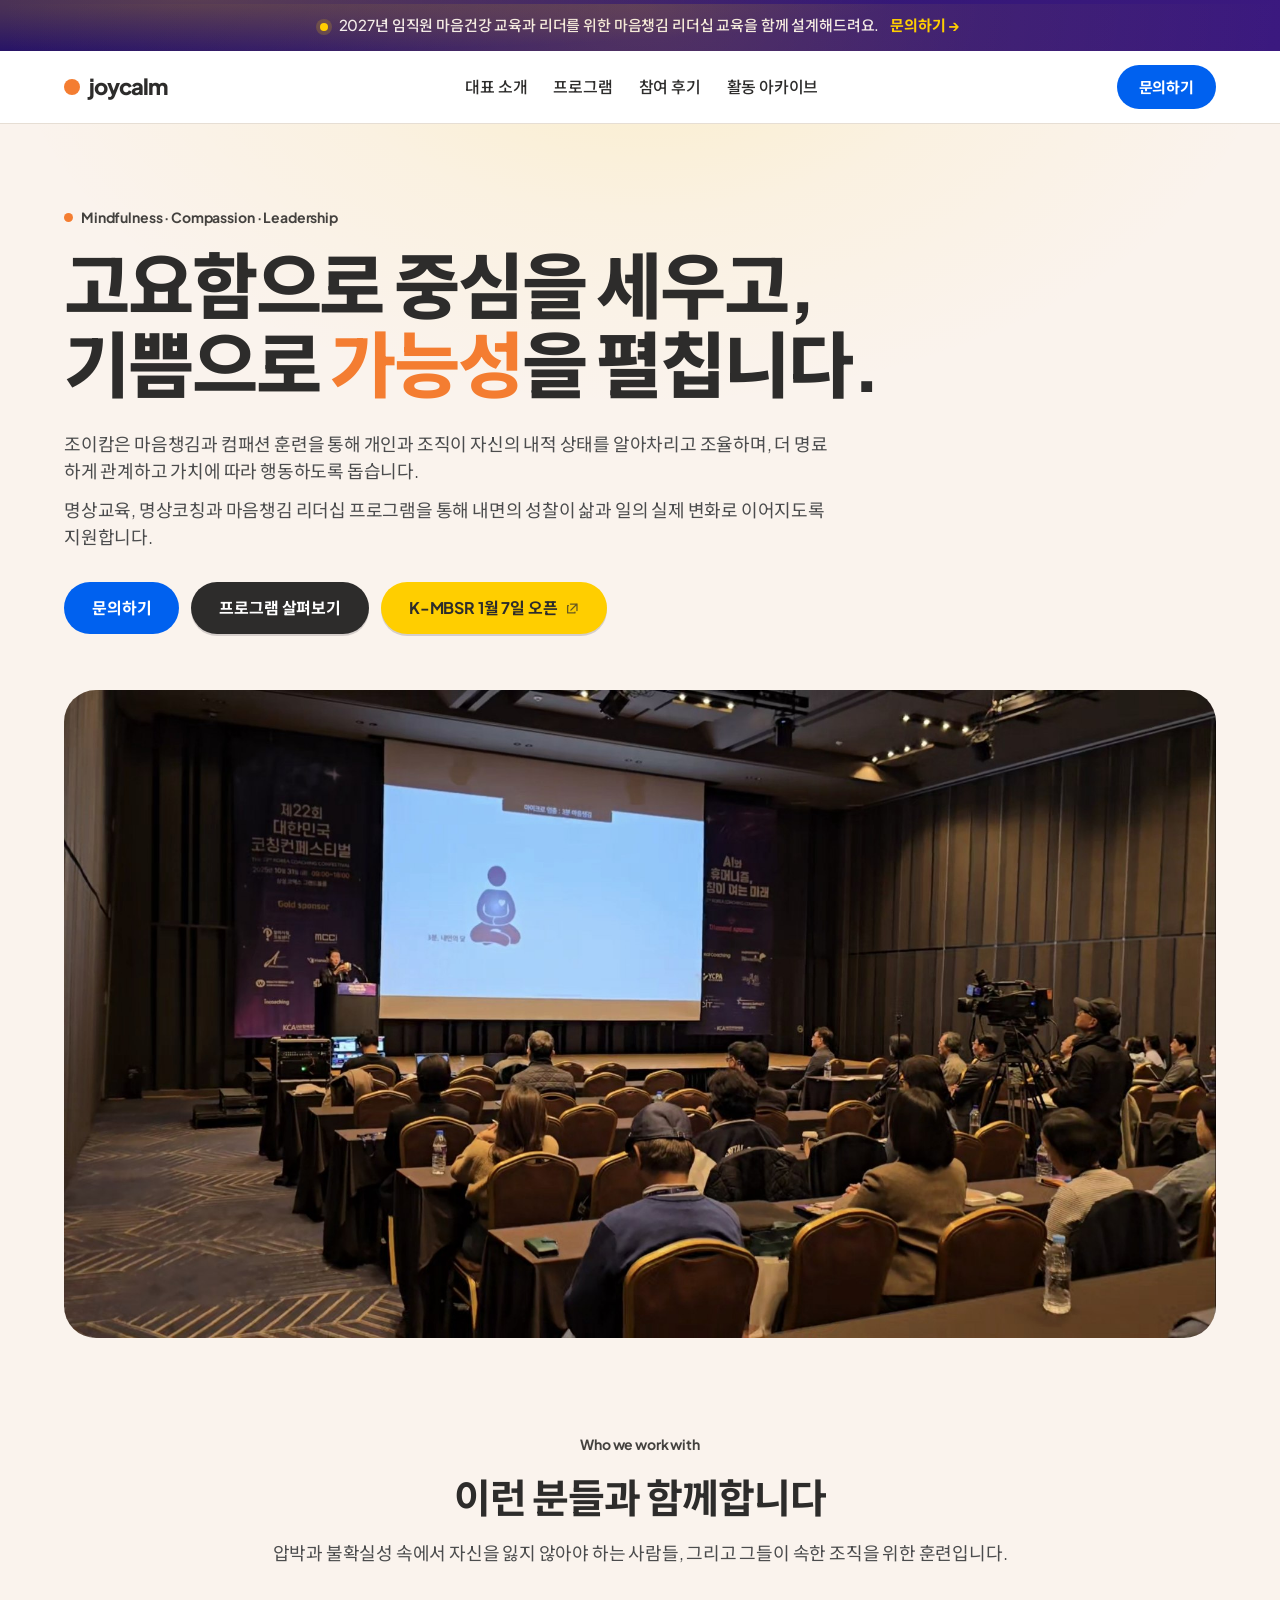
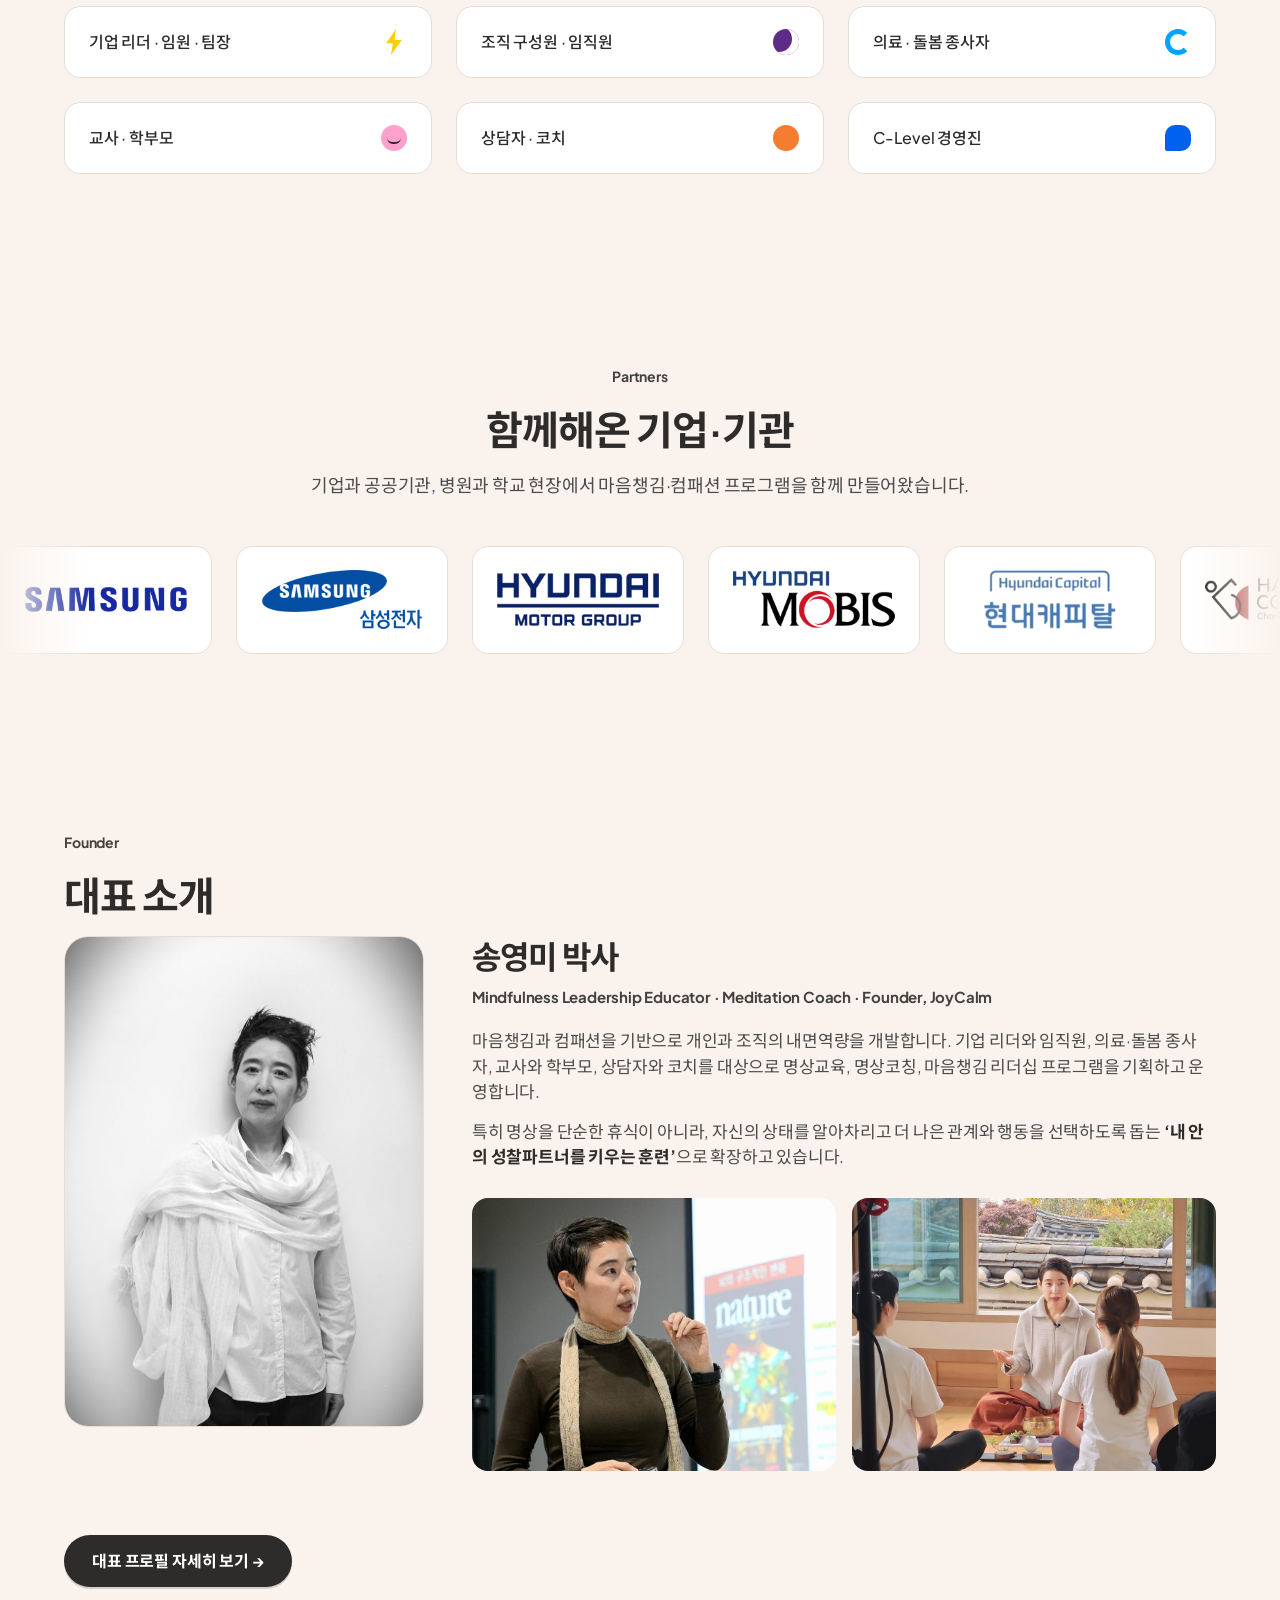
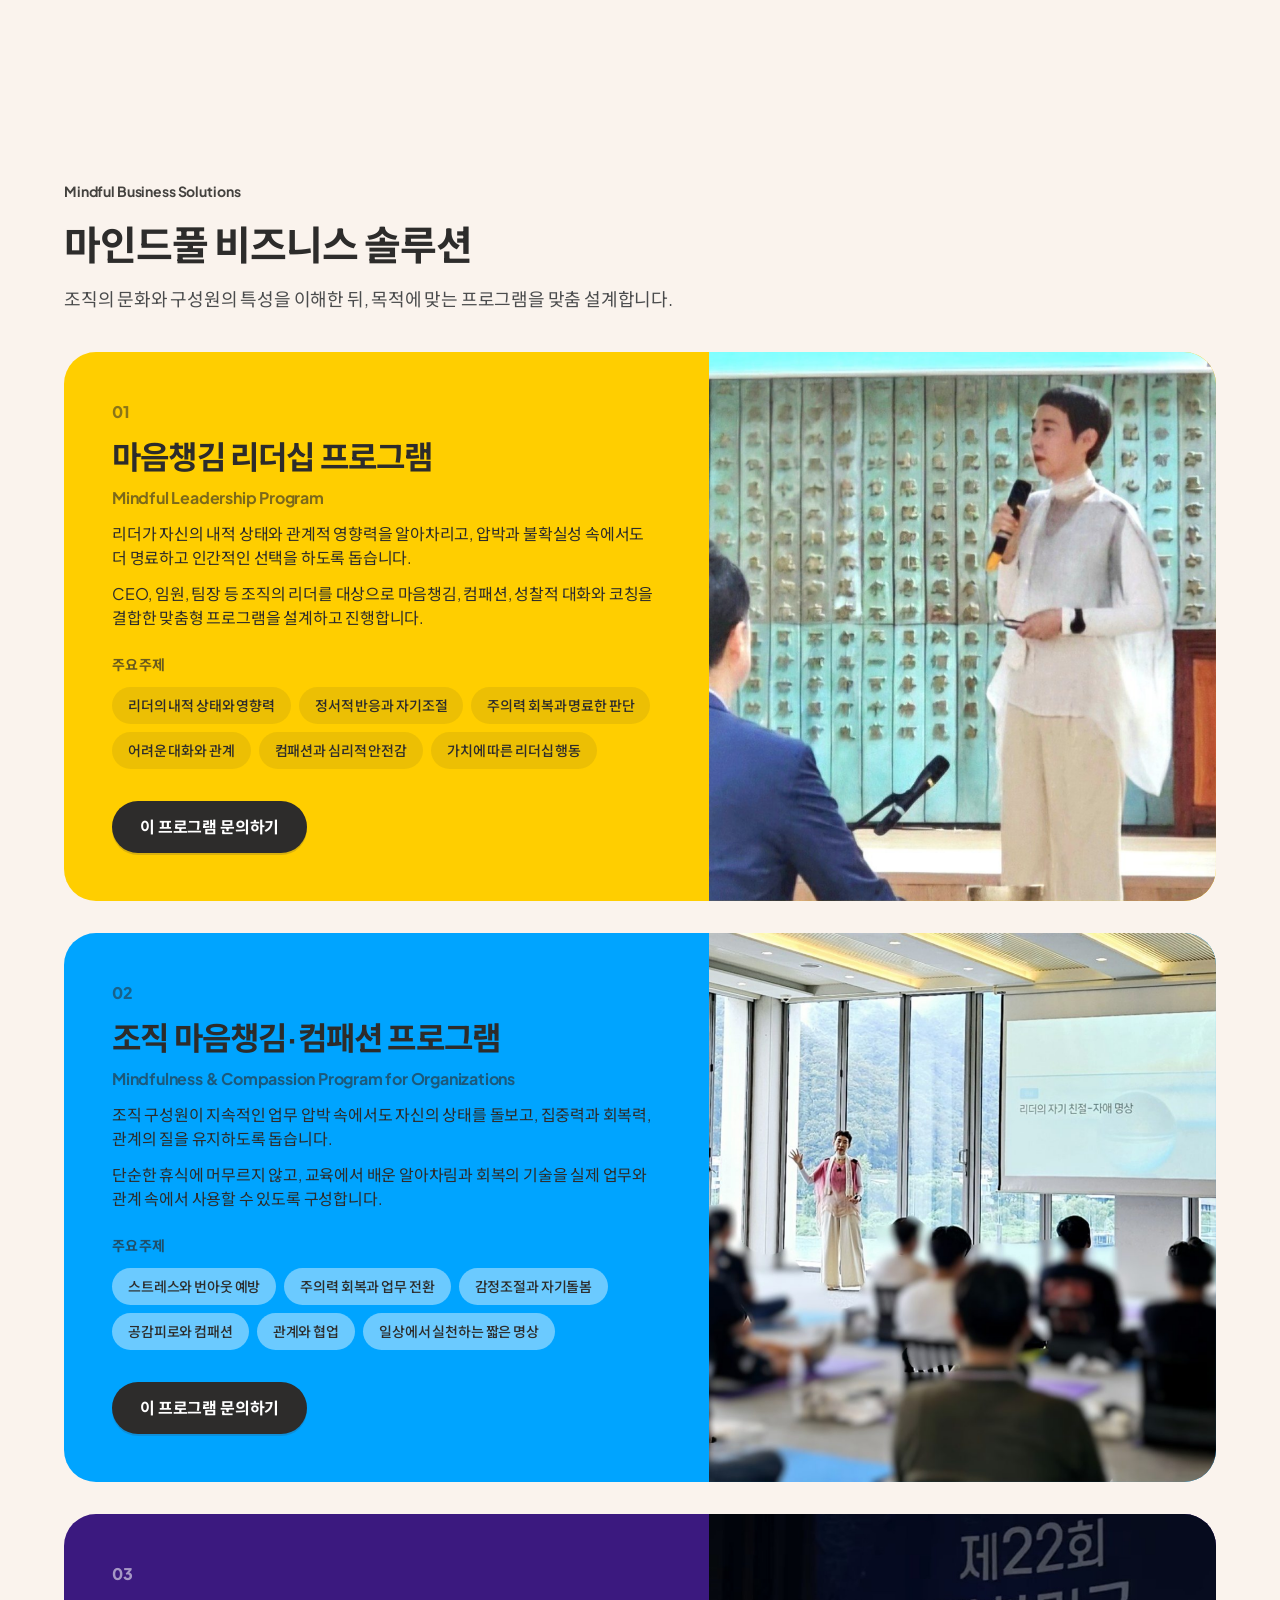
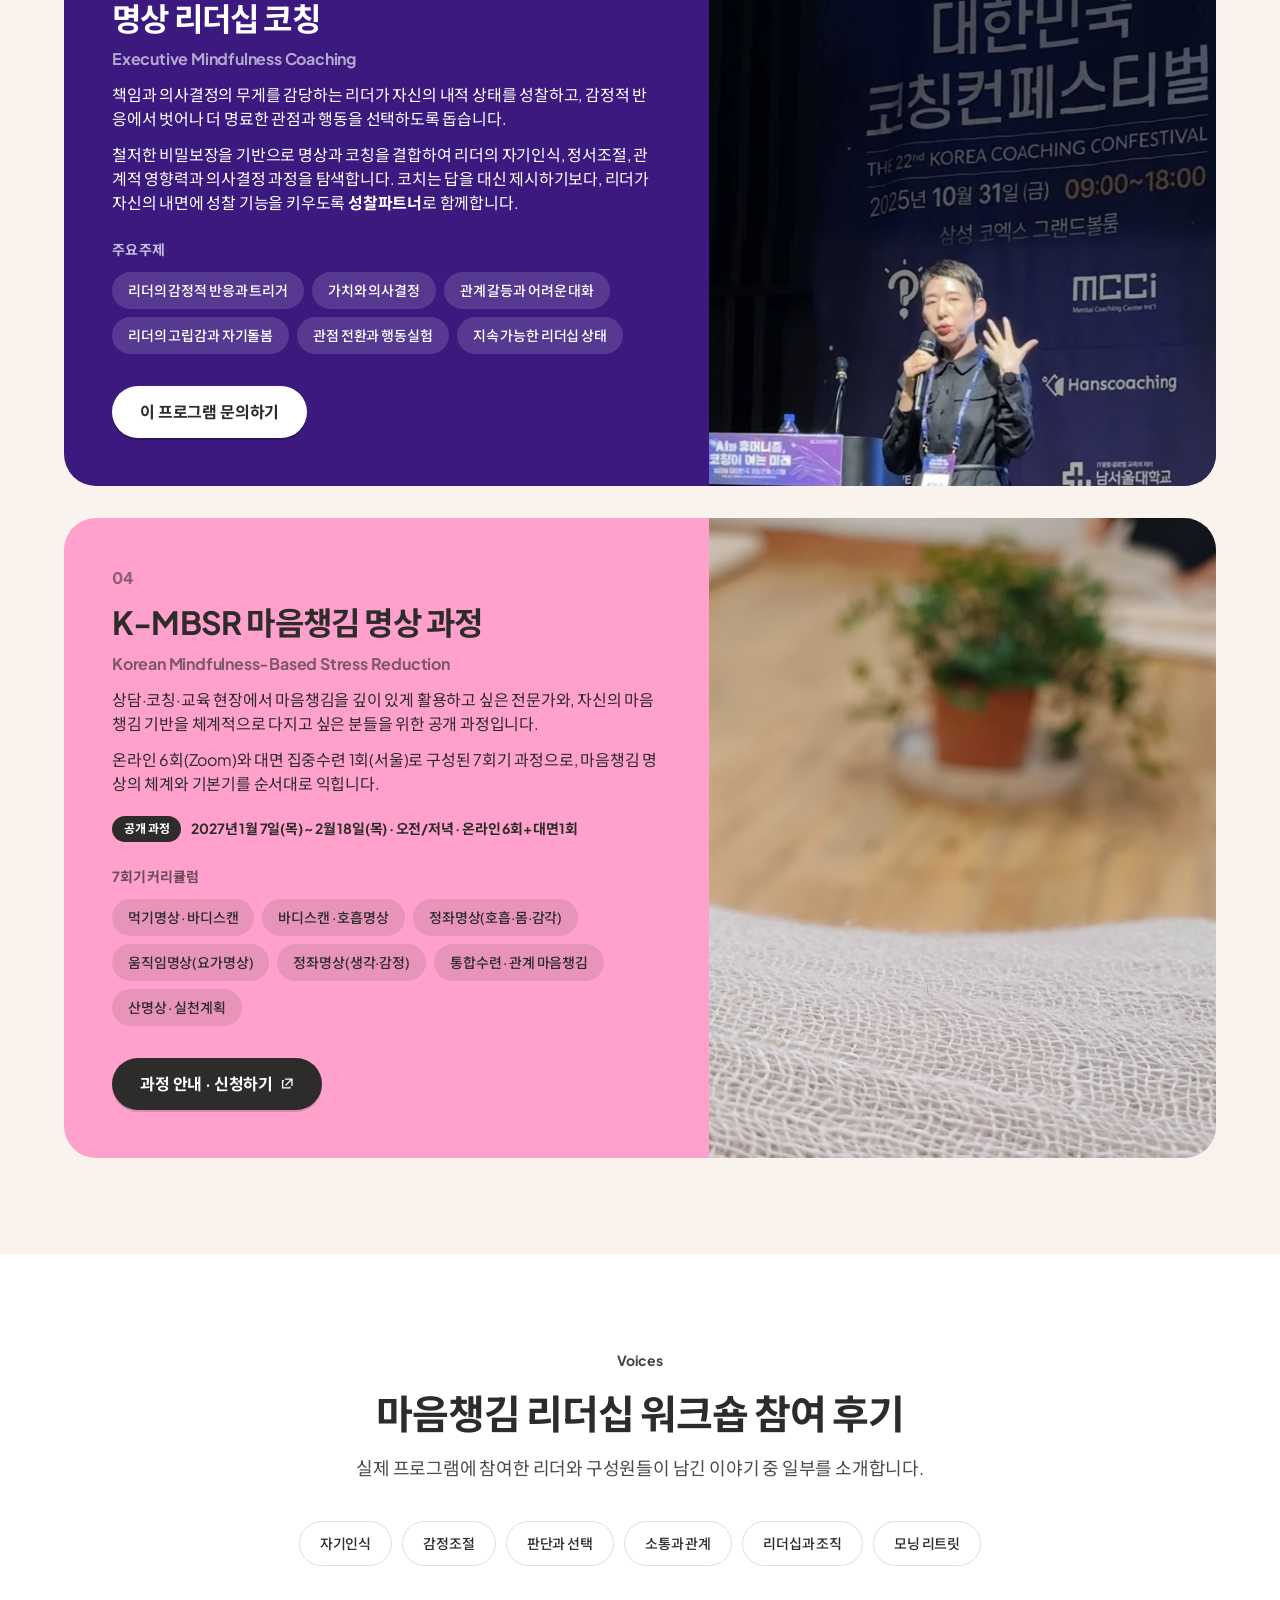
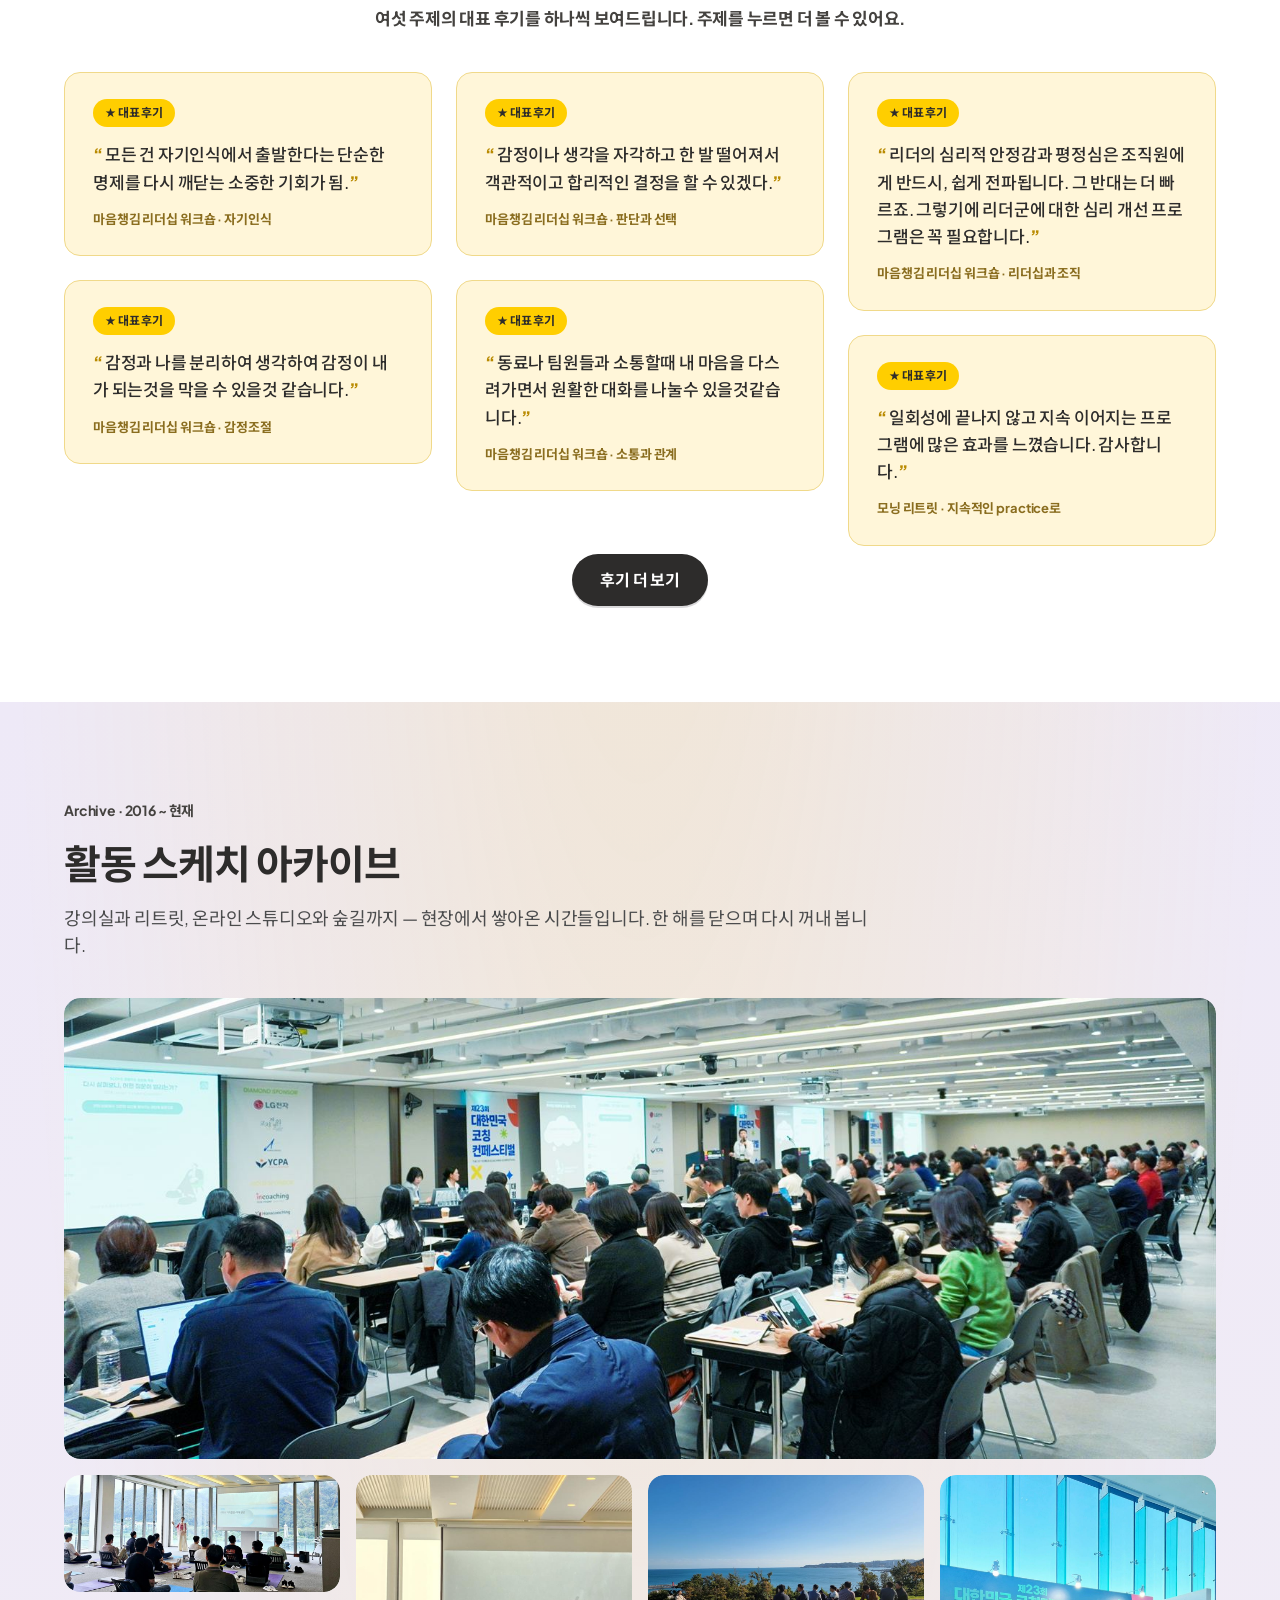
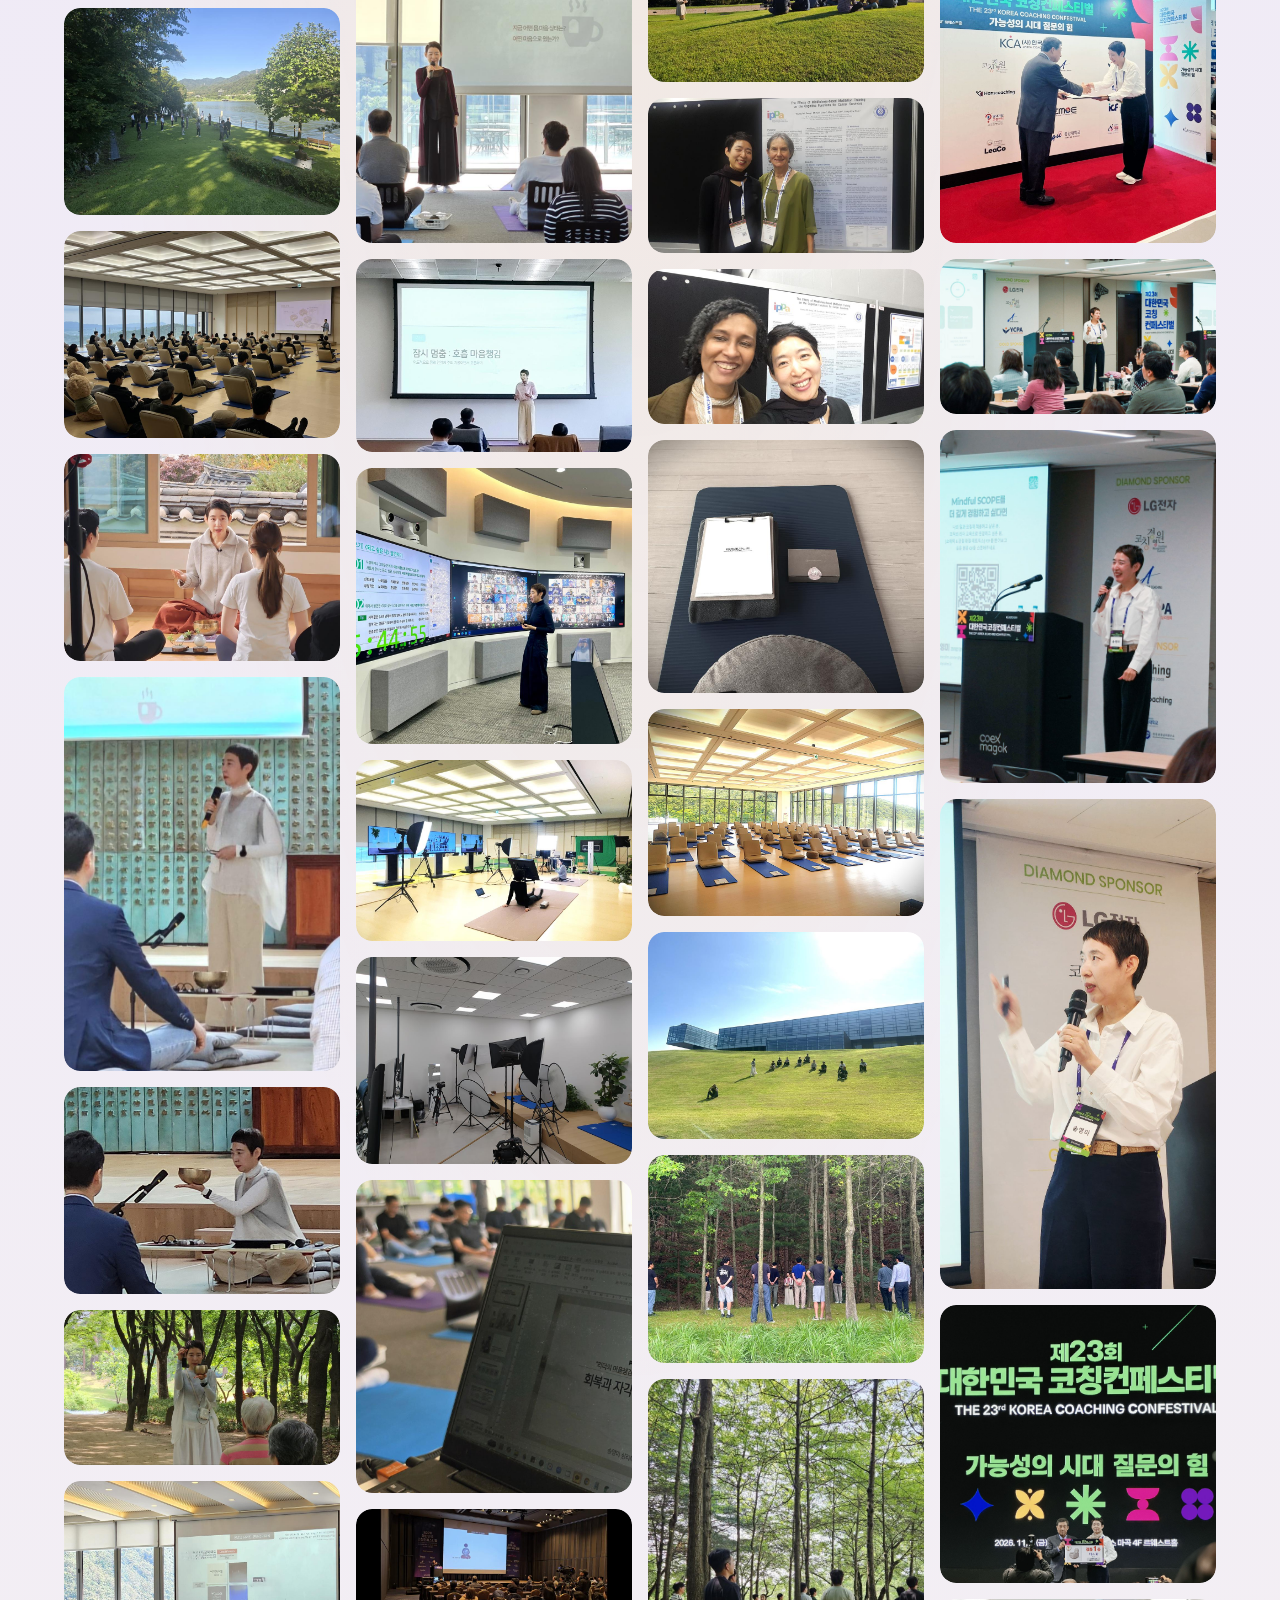
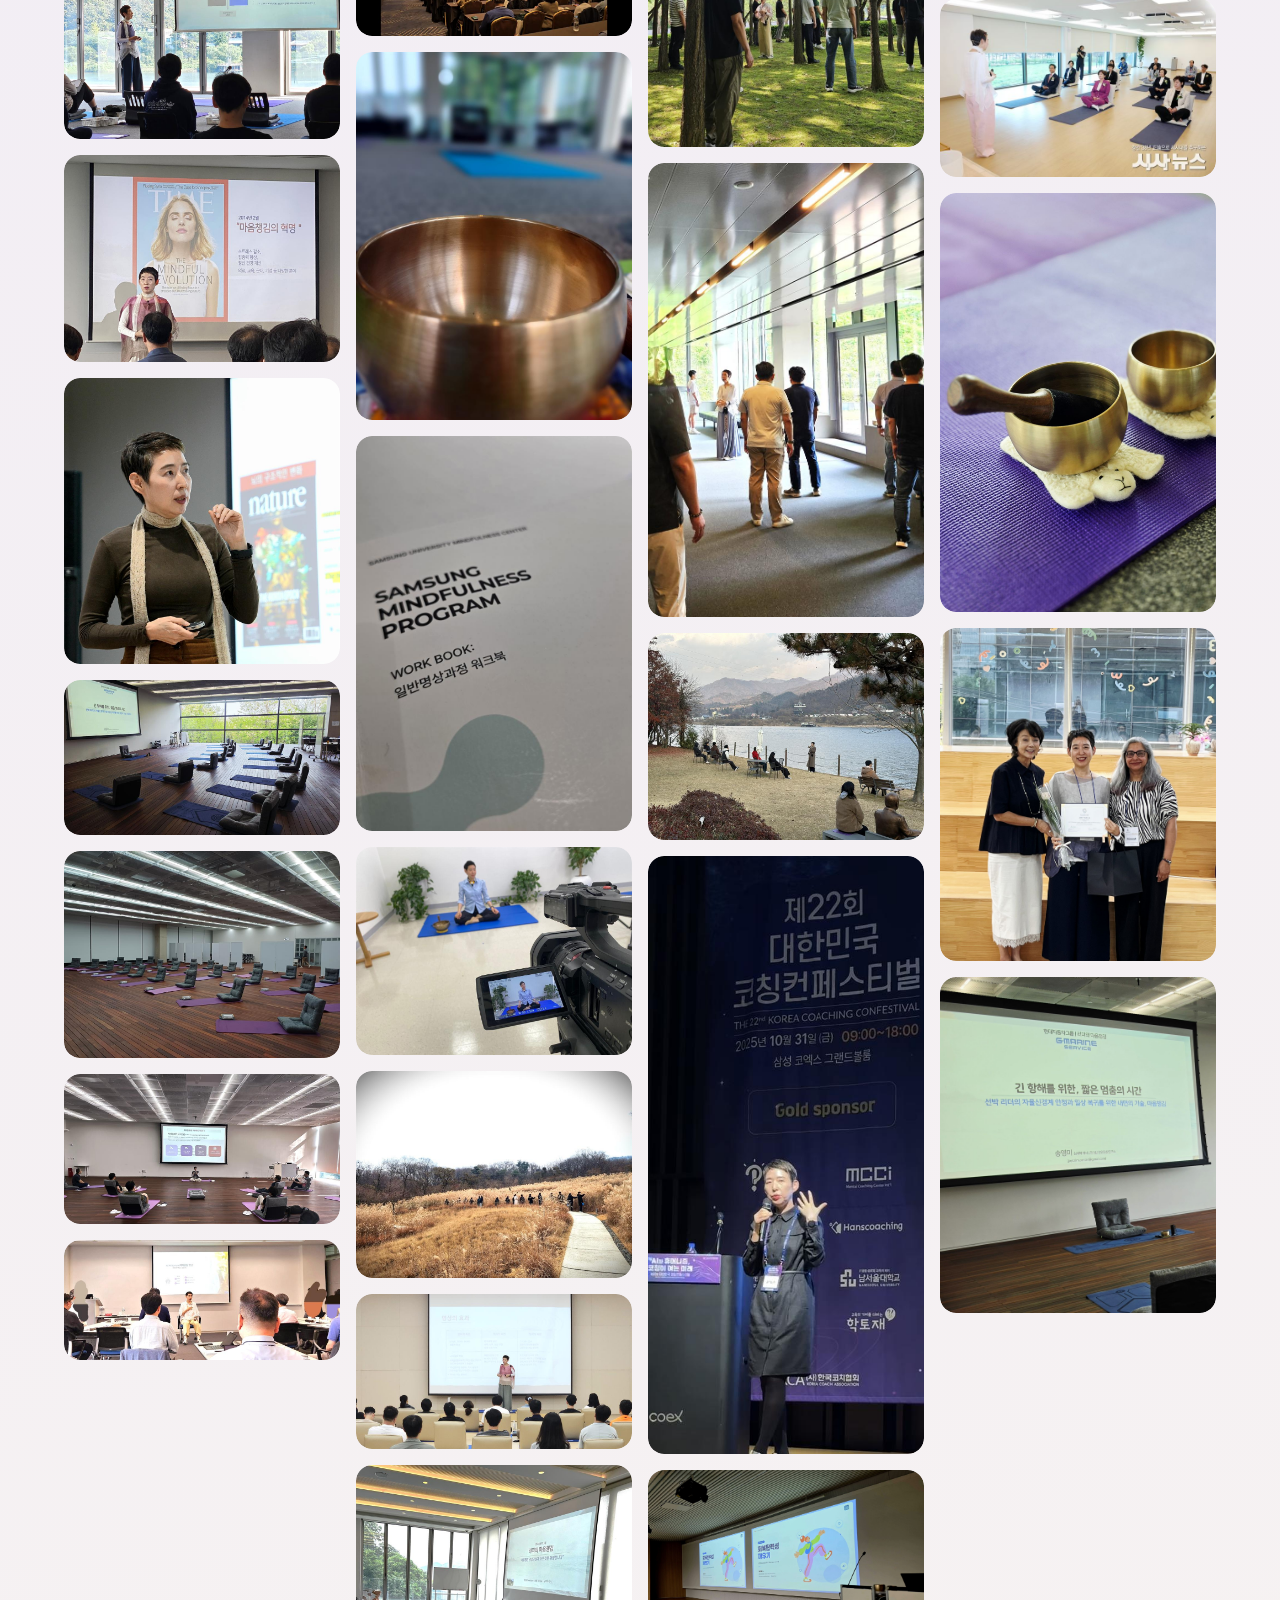
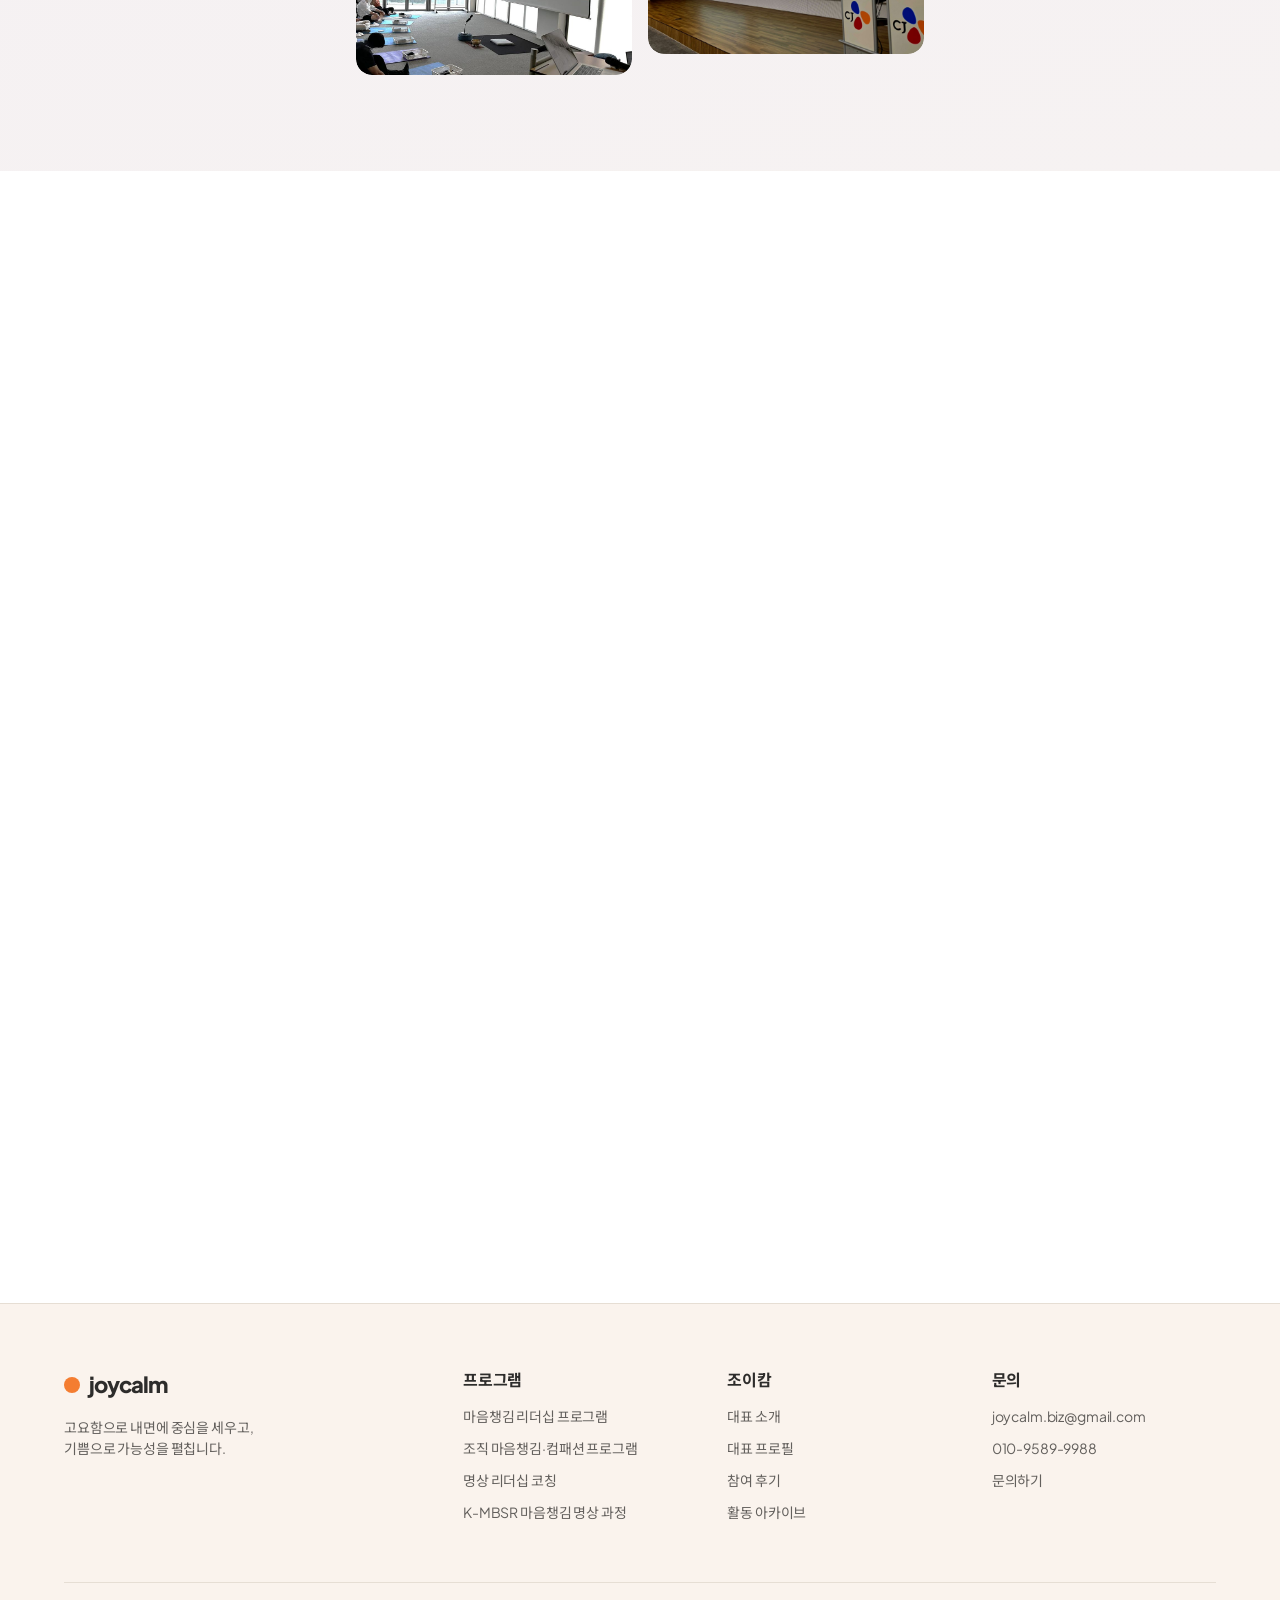
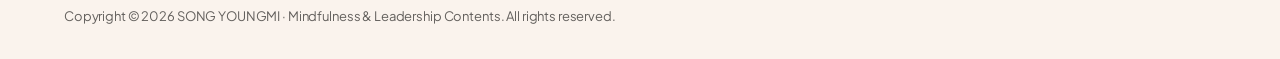
==== commit 8efa084d: "연말 트리 제거 — 마크업·스타일·이미지 모두 정리 Co-Authored-By: Claude Opus 5 <noreply@anthropic.com>" ====
--- a/index.html
+++ b/index.html
@@ -182,15 +182,6 @@
 <!-- ══════════ 히어로 ══════════ -->
 <section class="hero">
   <div class="wrap">
-    <!-- 연말 트리. data-season 을 끄면 함께 사라집니다. -->
-    <div class="tree" aria-hidden="true">
-      <img src="assets/tree-yearend.png" alt="" width="225" height="288" decoding="async">
-      <span class="tree-spark tree-spark--1"></span>
-      <span class="tree-spark tree-spark--2"></span>
-      <span class="tree-spark tree-spark--3"></span>
-      <span class="tree-spark tree-spark--4"></span>
-    </div>
-
     <p class="eyebrow"><span class="eyebrow-dot" aria-hidden="true"></span>Mindfulness · Compassion · Leadership</p>
 
     <h1 class="display">
--- a/styles.css
+++ b/styles.css
@@ -838,52 +838,3 @@
     linear-gradient(170deg, #eee9f7 0%, #f6f2f2 100%);
 }
 [data-season="yearend"] #archive .eyebrow-dot{ background:var(--winter-dusk); }
-
-/* ─── 연말 트리 (히어로 우측 상단) ───
-   시즌 테마가 꺼지면 통째로 숨깁니다. */
-.tree{ display:none; }
-
-[data-season="yearend"] .tree{
-  display:block; position:absolute; z-index:2;
-  top:-18px; right:24px;
-  width:132px; line-height:0;
-}
-[data-season="yearend"] .tree img{
-  width:100%; height:auto;
-  border-radius:var(--r-card);
-  box-shadow:0 10px 28px rgba(45,44,43,.12);
-}
-
-/* 반짝임 — 트리 위에 작은 빛 점이 번갈아 깜박입니다 */
-[data-season="yearend"] .tree-spark{
-  position:absolute; width:7px; height:7px; border-radius:var(--r-pill);
-  background:#fffdf0;
-  box-shadow:0 0 7px 2px rgba(255,236,150,.95);
-  opacity:0;
-  animation:tree-twinkle 3.2s ease-in-out infinite;
-}
-[data-season="yearend"] .tree-spark--1{ top:11%; left:48%; animation-delay:0s;    }
-[data-season="yearend"] .tree-spark--2{ top:36%; left:29%; animation-delay:.8s;   }
-[data-season="yearend"] .tree-spark--3{ top:49%; left:66%; animation-delay:1.6s;  }
-[data-season="yearend"] .tree-spark--4{ top:67%; left:42%; animation-delay:2.4s;  }
-
-@keyframes tree-twinkle{
-  0%, 72%, 100%{ opacity:0;   transform:scale(.5); }
-  12%          { opacity:1;   transform:scale(1);  }
-  30%          { opacity:.25; transform:scale(.8); }
-}
-
-@media (max-width:820px){
-  [data-season="yearend"] .tree{ width:104px; top:-10px; right:20px; }
-}
-@media (max-width:620px){
-  /* 좁은 화면에서는 eyebrow·제목과 겹치지 않도록 흐름 안에 오른쪽 정렬 */
-  [data-season="yearend"] .tree{
-    position:static; width:84px;
-    margin:0 0 12px auto;
-  }
-}
-
-@media (prefers-reduced-motion:reduce){
-  [data-season="yearend"] .tree-spark{ opacity:.9; animation:none; }
-}
